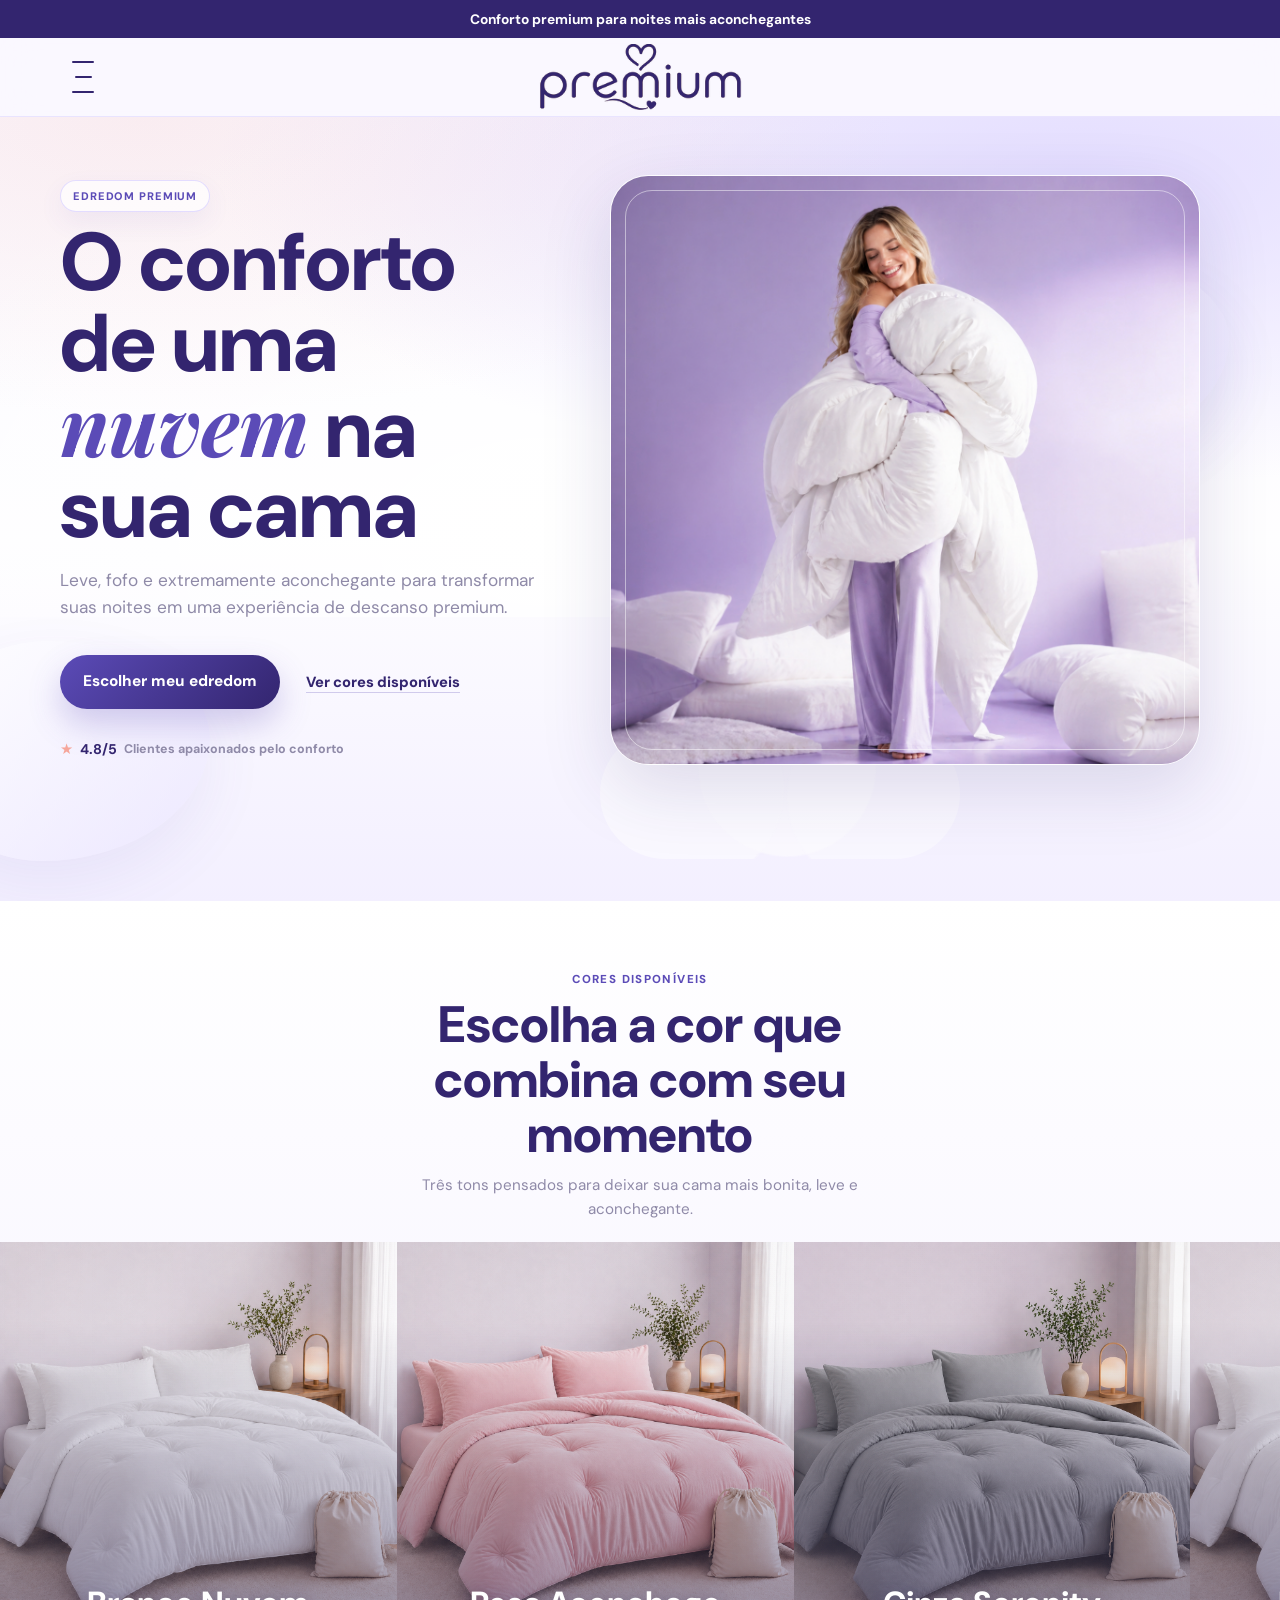
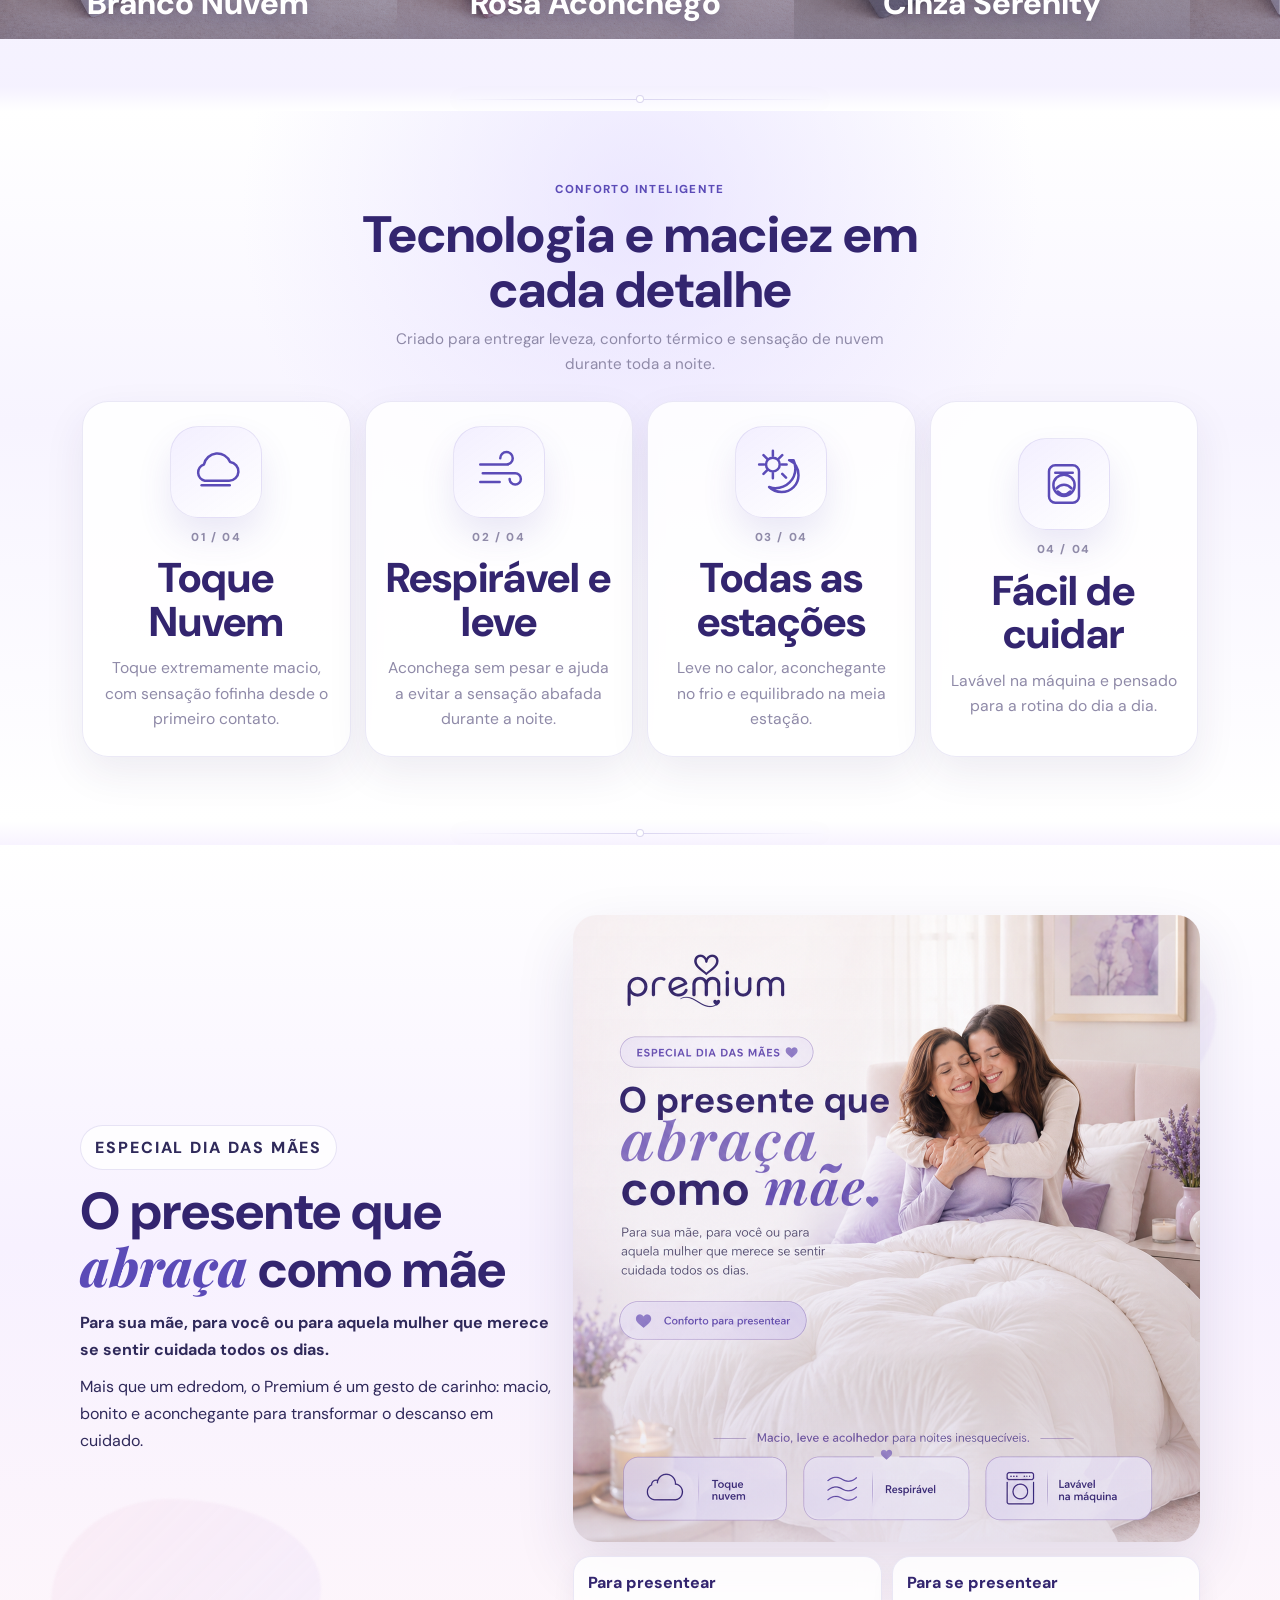
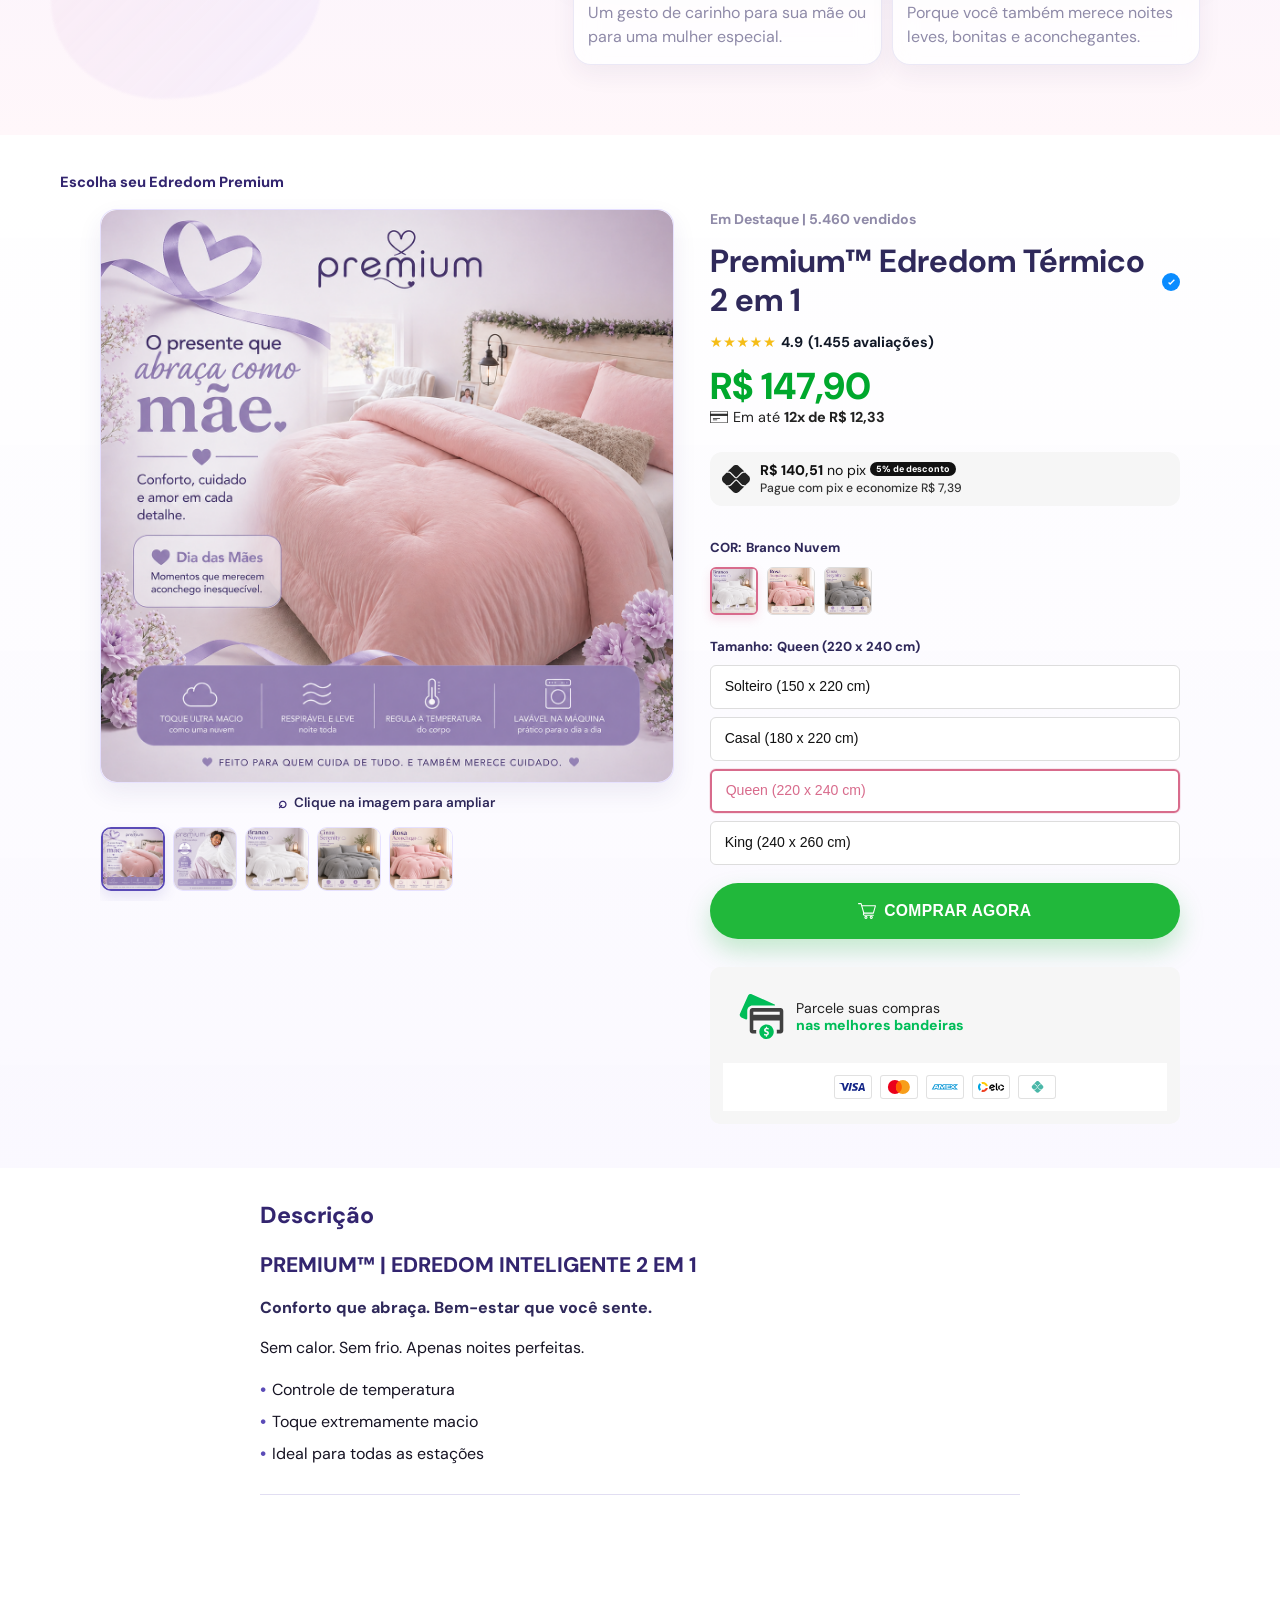
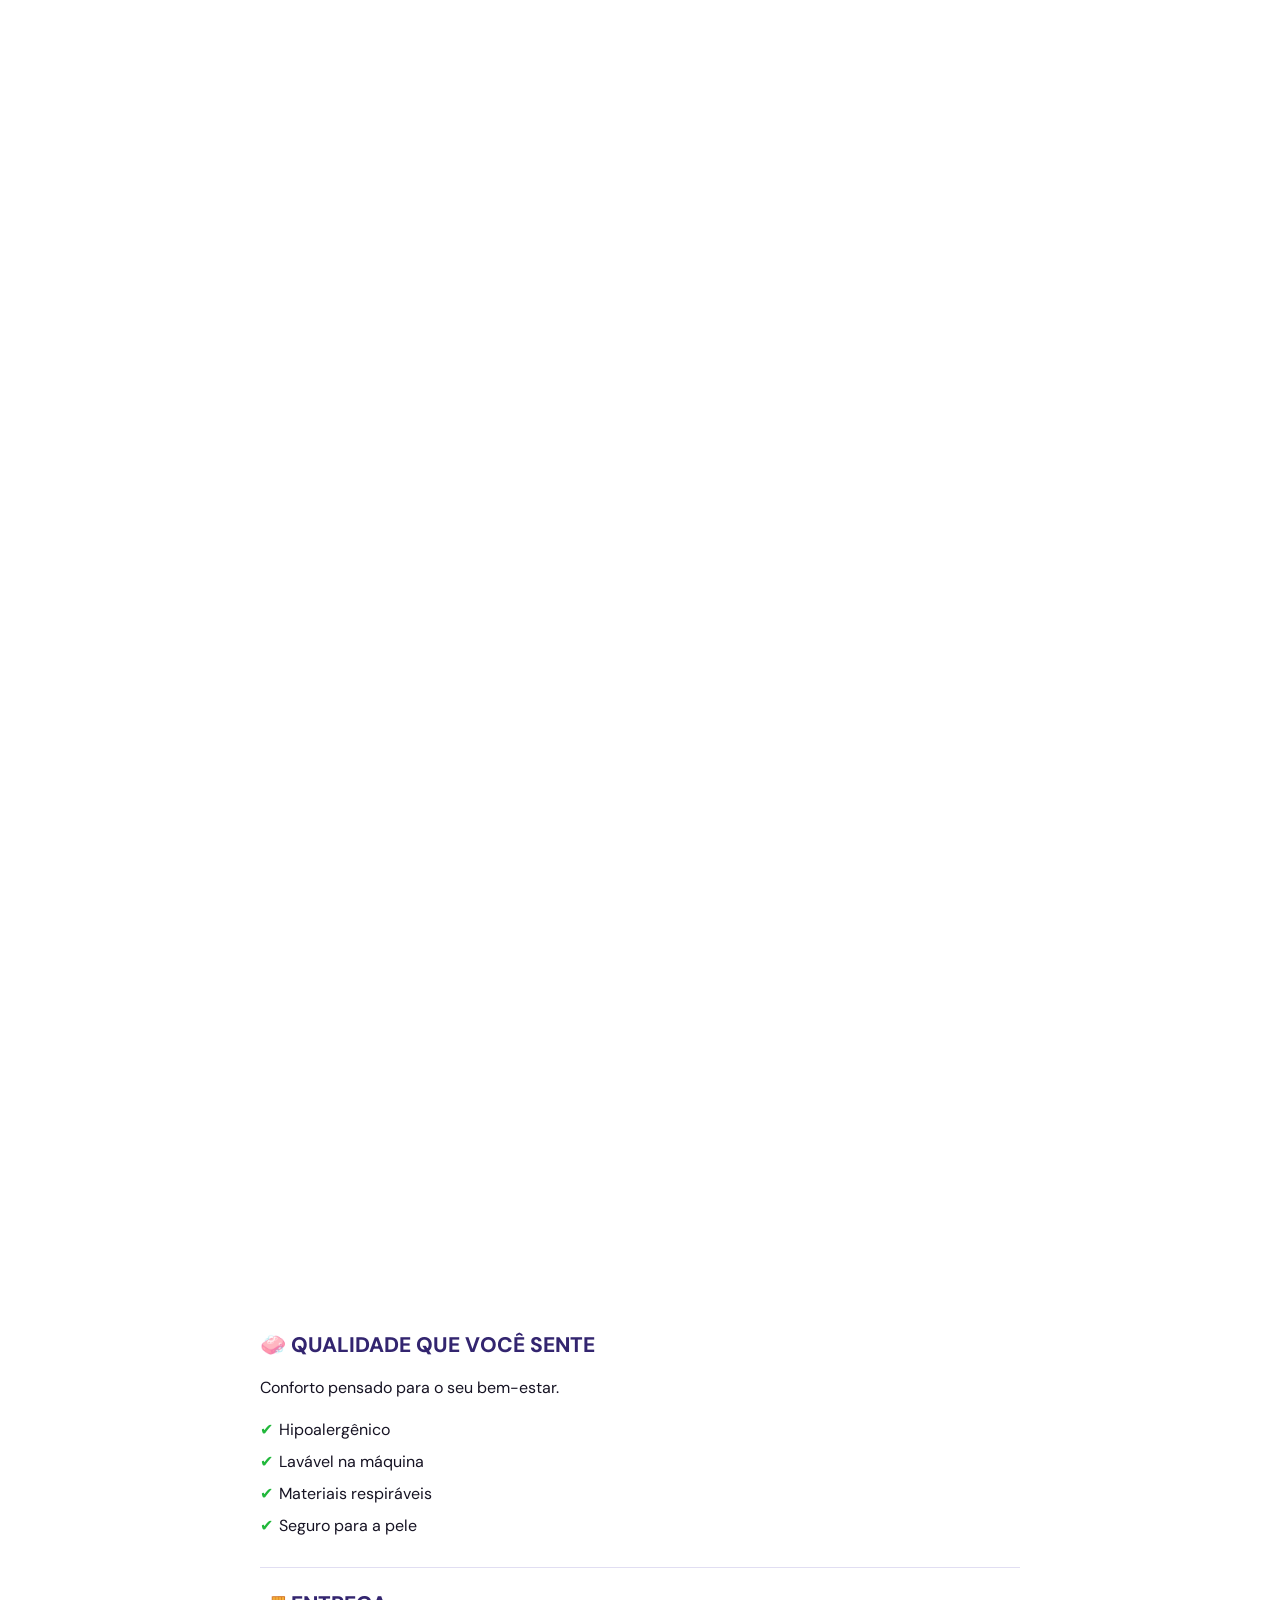
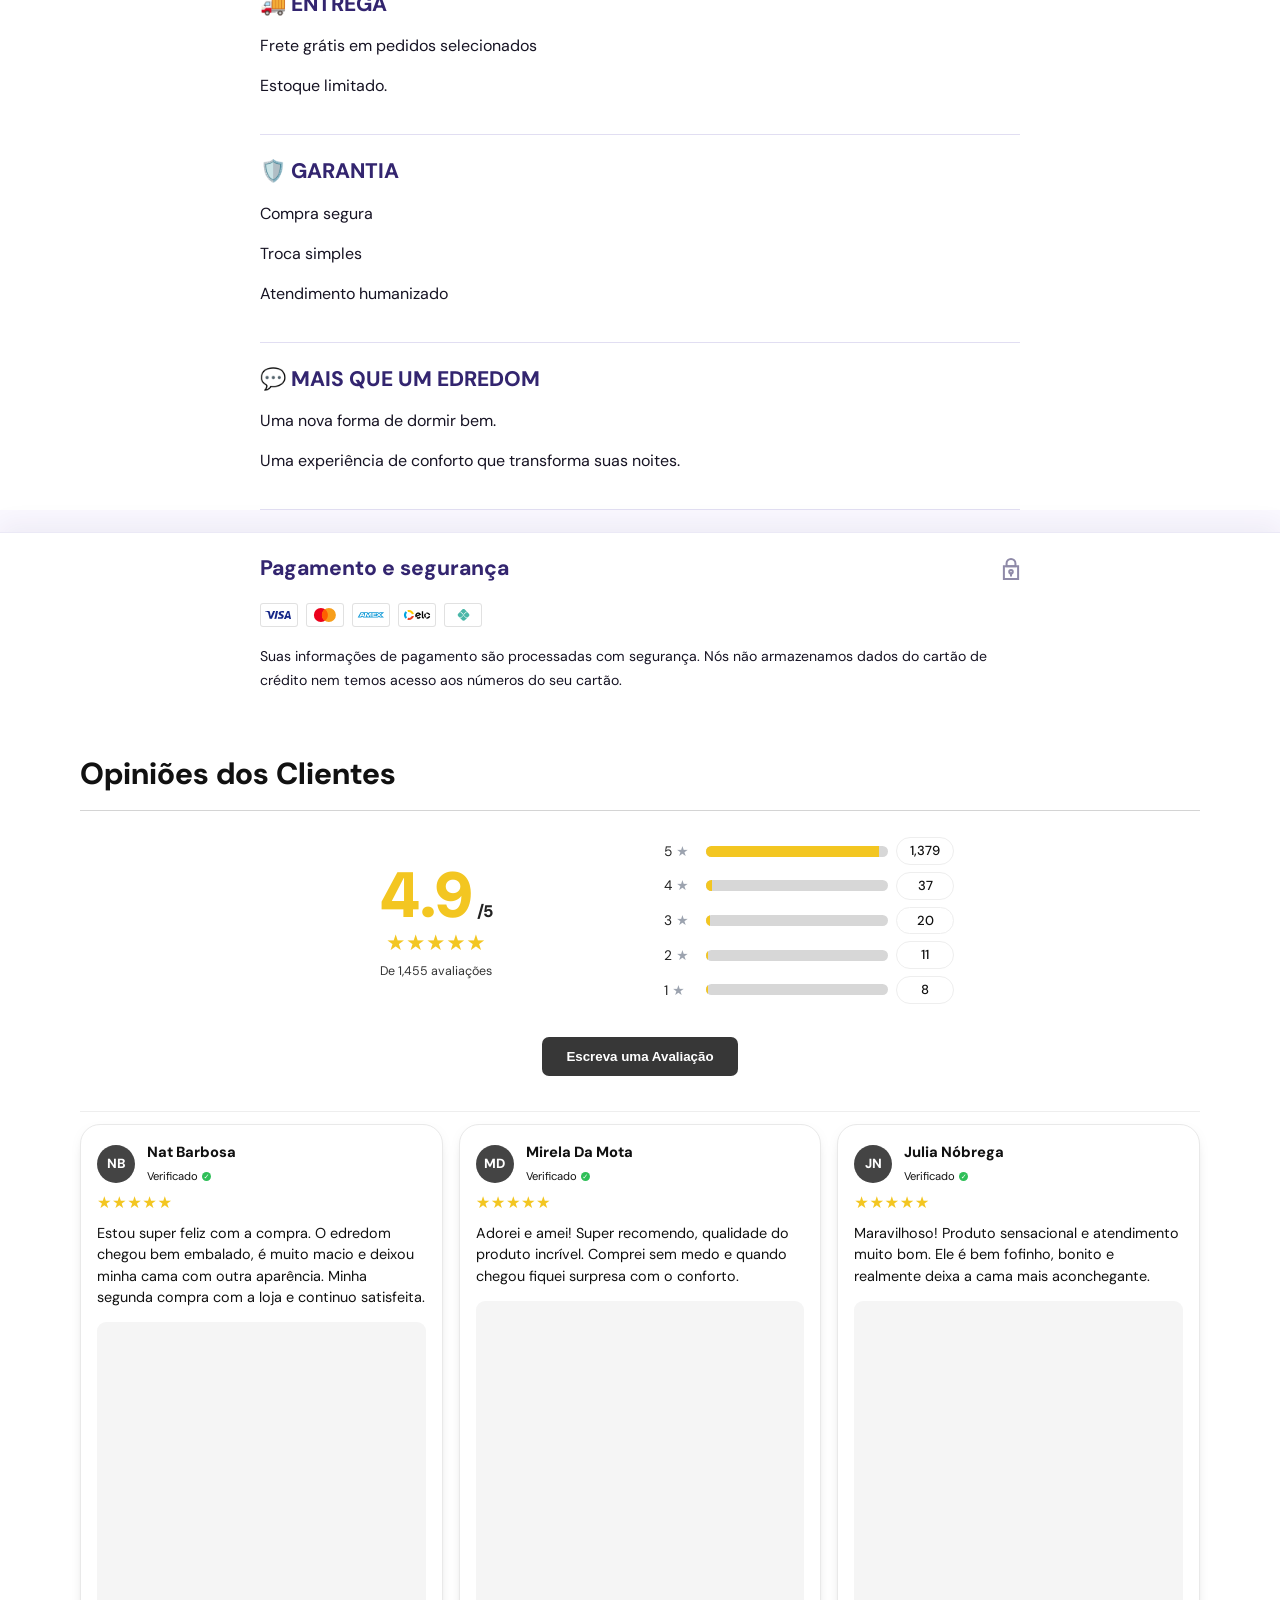
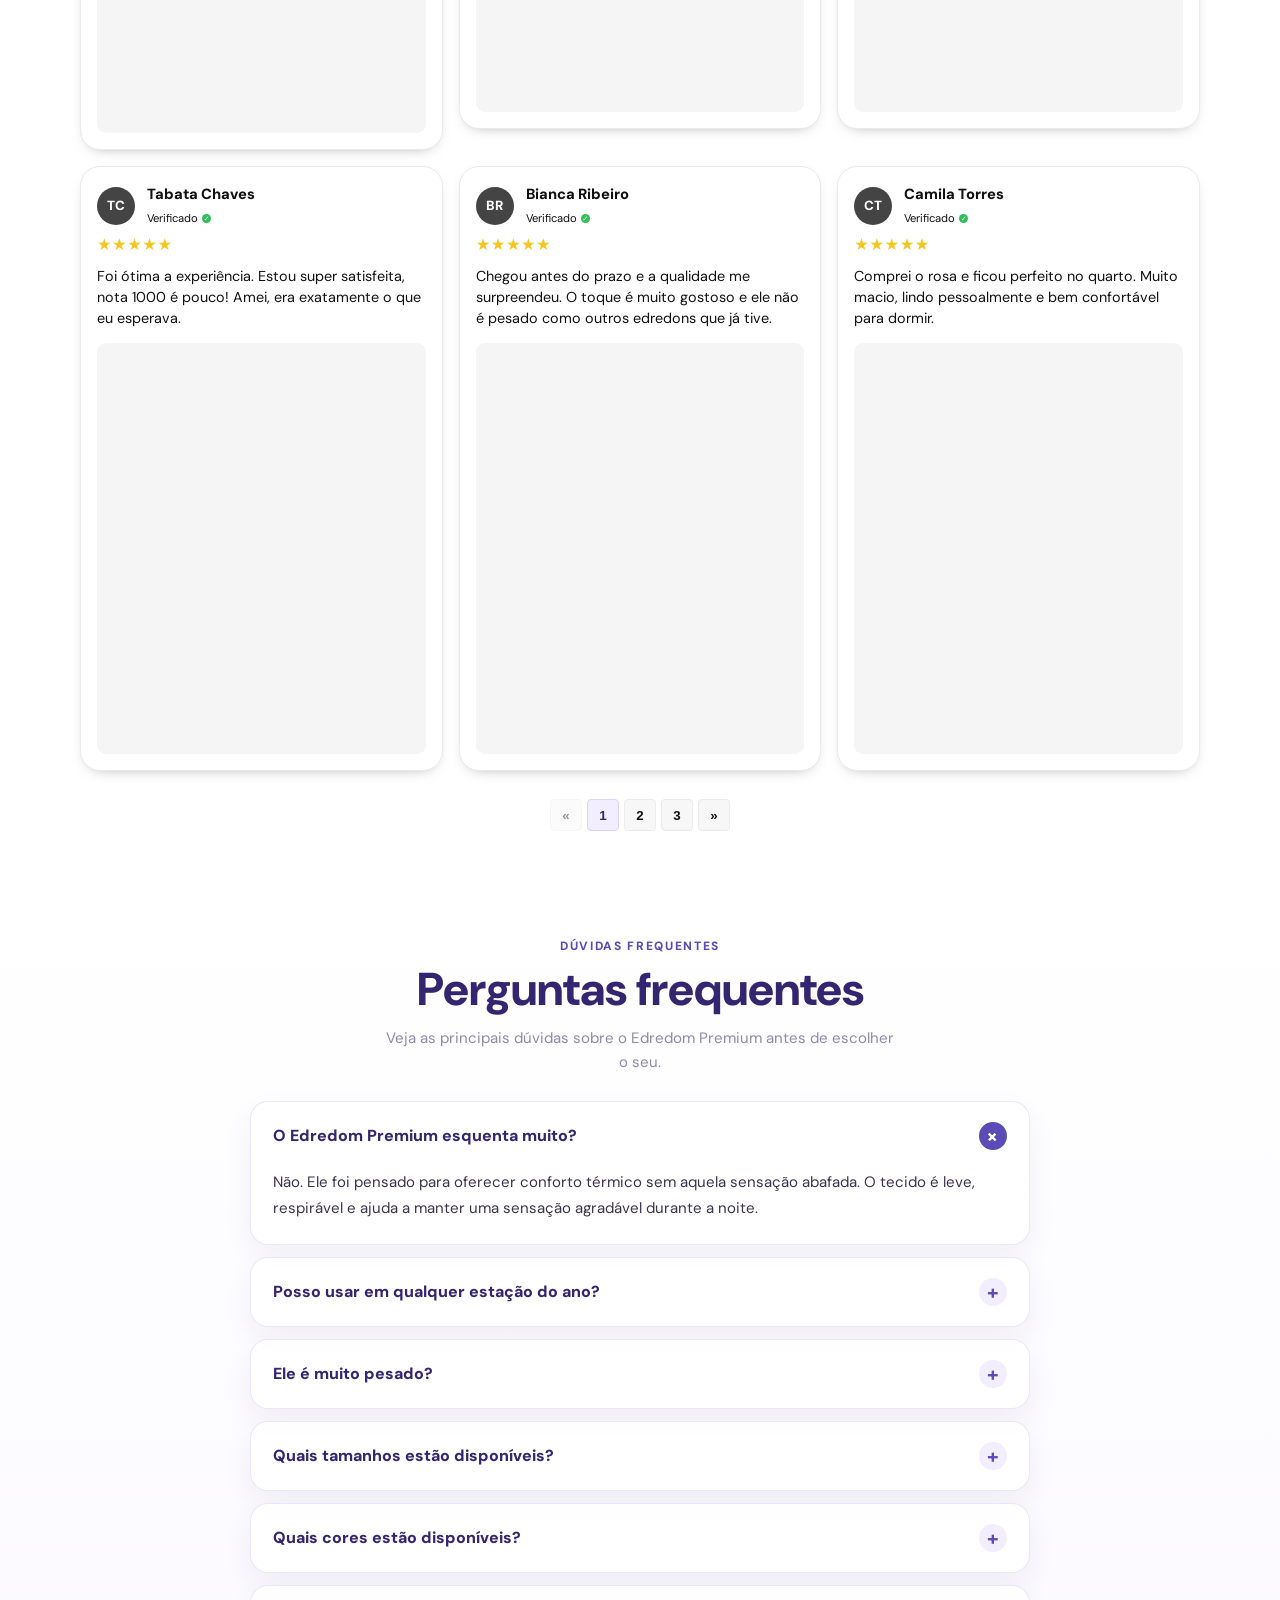
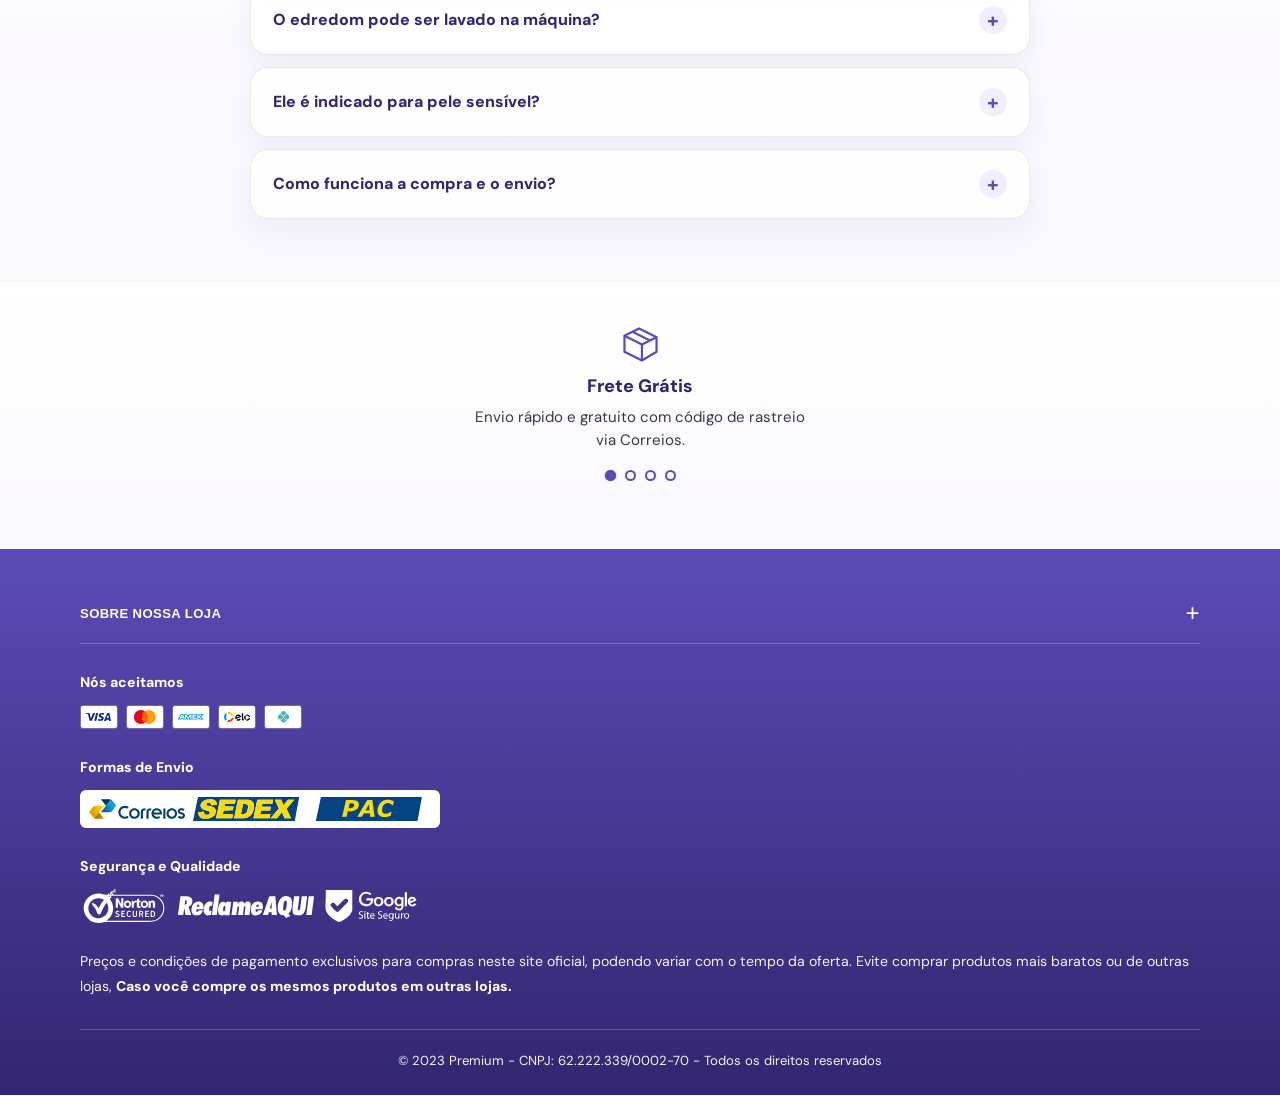
==== index.html @ abb5666b "feat: adiciona checkout pix interno" ====
<!DOCTYPE html>
<html lang="pt-BR">
  
<!-- Mirrored from lojaspremiium.com/ by HTTrack Website Copier/3.x [XR&CO'2014], Thu, 07 May 2026 04:07:19 GMT -->
<head>
    <meta charset="UTF-8" />
    <meta name="viewport" content="width=device-width, initial-scale=1.0" />
    <meta
      name="description"
      content="Edredom Premium: leve, fofo e extremamente aconchegante para noites com sensação de nuvem."
    />
    <title>Edredom Premium | Conforto que parece nuvem</title>
    <link rel="preconnect" href="https://fonts.googleapis.com/" />
    <link rel="preconnect" href="https://fonts.gstatic.com/" crossorigin />
    <link
      href="https://fonts.googleapis.com/css2?family=DM+Sans:wght@400;500;600;700;800&amp;family=Playfair+Display:ital,wght@0,700;1,700&amp;display=swap"
      rel="stylesheet"
    />
    <link rel="stylesheet" href="style.css" />
    
    <script
    src="../cdn.utmify.com.br/scripts/utms/latest.js"
    data-utmify-prevent-xcod-sck
    data-utmify-prevent-subids
    async
    defer
  ></script>
    
    <script>
  window.pixelId = "68cc51dc319fd9a8db03fc14";
  var a = document.createElement("script");
  a.setAttribute("async", "");
  a.setAttribute("defer", "");
  a.setAttribute("src", "../cdn.utmify.com.br/scripts/pixel/pixel.js");
  document.head.appendChild(a);
</script>
    <script src="script.js" defer></script>
  </head>
  <body>
    <div class="topbar">
      <p>Conforto premium para noites mais aconchegantes</p>
    </div>

    <header class="site-header" aria-label="Cabeçalho principal">
      <nav class="header-nav container" aria-label="Navegação principal">
        <button
          class="icon-button menu-button"
          type="button"
          aria-label="Abrir menu"
          aria-controls="mobile-menu"
          aria-expanded="false"
          data-menu-open
        >
          <span></span>
          <span></span>
          <span></span>
        </button>

        <a class="brand" href="#" aria-label="Edredom Premium">
          <img src="img/logo.png" alt="Edredom Premium" class="brand-logo" />
        </a>

        <span class="header-balance" aria-hidden="true"></span>
      </nav>
    </header>

    <div class="menu-backdrop" data-menu-close></div>
    <aside class="mobile-menu" id="mobile-menu" aria-label="Menu lateral" aria-hidden="true">
      <div class="mobile-menu-header">
        <img src="img/logo.png" alt="Edredom Premium" class="mobile-menu-logo" />
        <button class="menu-close" type="button" aria-label="Fechar menu" data-menu-close>
          <span></span>
          <span></span>
        </button>
      </div>

      <nav class="mobile-menu-nav" aria-label="Links do menu">
        <a href="#inicio" data-scroll>Início</a>
        <a href="#cores" data-scroll>Cores</a>
        <a href="#beneficios" data-scroll>Benefícios</a>
        <a href="#avaliacoes" data-scroll>Avaliações</a>
        <a href="#faq" data-scroll>FAQ</a>
        <a href="#comprar" class="mobile-menu-cta" data-scroll>Comprar agora</a>
      </nav>
    </aside>

    <main>
      <section class="hero section-shell" id="inicio" aria-labelledby="hero-title">
        <div class="hero-bg" aria-hidden="true">
          <span class="hero-bg-shape hero-bg-shape-1"></span>
          <span class="hero-bg-shape hero-bg-shape-2"></span>
          <span class="hero-bg-cloud"></span>
        </div>

        <div class="hero-inner container">
          <div class="hero-content">
            <p class="hero-kicker" data-animate>EDREDOM PREMIUM</p>

            <h1 id="hero-title" class="hero-title" data-animate>
              O conforto de uma <em>nuvem</em> na sua cama
            </h1>

            <p class="hero-copy" data-animate>
              Leve, fofo e extremamente aconchegante para transformar suas
              noites em uma experiência de descanso premium.
            </p>
          </div>

          <div class="hero-media" data-animate>
            <div class="hero-media-glow" aria-hidden="true"></div>
            <div class="hero-product-card">
              <img
                src="img/hero.png"
                alt="Edredom Premium macio e volumoso"
                class="hero-product-image"
              />
            </div>
          </div>

          <div class="hero-actions" data-animate>
            <a class="btn btn-primary" href="#comprar" data-scroll>
              Escolher meu edredom
            </a>
            <a class="btn btn-secondary" href="#cores" data-scroll>
              Ver cores disponíveis
            </a>
          </div>

          <div class="hero-rating" data-animate>
            <span aria-hidden="true">★</span>
            <strong>4.8/5</strong>
            <p>Clientes apaixonados pelo conforto</p>
          </div>
        </div>
      </section>

      <section id="cores" class="color-ribbon-section">
        <div class="ribbon-heading" data-animate>
          <p class="section-kicker">CORES DISPONÍVEIS</p>
          <h2>Escolha a cor que combina com seu momento</h2>
          <p>Três tons pensados para deixar sua cama mais bonita, leve e aconchegante.</p>
        </div>

        <div class="color-ribbon" aria-label="Cores disponíveis">
          <div class="color-ribbon__track" data-color-ribbon>
            <figure class="color-ribbon__item">
              <img src="img/corbranca.png" alt="Edredom Premium Branco Nuvem" />
              <figcaption>Branco Nuvem</figcaption>
            </figure>
            <figure class="color-ribbon__item">
              <img src="img/corrosa.png" alt="Edredom Premium Rosa Aconchego" />
              <figcaption>Rosa Aconchego</figcaption>
            </figure>
            <figure class="color-ribbon__item">
              <img src="img/corcinza.png" alt="Edredom Premium Cinza Serenity" />
              <figcaption>Cinza Serenity</figcaption>
            </figure>
            <figure class="color-ribbon__item" aria-hidden="true">
              <img src="img/corbranca.png" alt="" />
              <figcaption>Branco Nuvem</figcaption>
            </figure>
            <figure class="color-ribbon__item" aria-hidden="true">
              <img src="img/corrosa.png" alt="" />
              <figcaption>Rosa Aconchego</figcaption>
            </figure>
            <figure class="color-ribbon__item" aria-hidden="true">
              <img src="img/corcinza.png" alt="" />
              <figcaption>Cinza Serenity</figcaption>
            </figure>
          </div>
        </div>
      </section>

      <div class="section-divider" aria-hidden="true"></div>

      <section id="beneficios" class="benefits-story-section" data-benefits-story>
        <div class="benefits-story__sticky">
          <div class="benefits-story__heading" data-animate>
            <p class="section-kicker">CONFORTO INTELIGENTE</p>
            <h2>Tecnologia e maciez em cada detalhe</h2>
            <p>Criado para entregar leveza, conforto térmico e sensação de nuvem durante toda a noite.</p>
          </div>

          <div class="benefits-story__panel" data-animate data-benefits-carousel>
            <div class="benefit-stage is-active" data-benefit-step>
              <div class="benefit-stage__icon" aria-hidden="true">
                <svg viewBox="0 0 96 96">
                  <path d="M30 62h39a15 15 0 0 0 1.6-29.9A22 22 0 0 0 28.7 36 13.5 13.5 0 0 0 30 62Z" />
                  <path d="M25 69h45" />
                </svg>
              </div>
              <span>01 / 04</span>
              <h3>Toque Nuvem</h3>
              <p>Toque extremamente macio, com sensação fofinha desde o primeiro contato.</p>
            </div>

            <div class="benefit-stage" data-benefit-step>
              <div class="benefit-stage__icon" aria-hidden="true">
                <svg viewBox="0 0 96 96">
                  <path d="M18 36h42a10 10 0 1 0-10-10" />
                  <path d="M22 50h52a9 9 0 1 1-9 9" />
                  <path d="M18 64h31" />
                </svg>
              </div>
              <span>02 / 04</span>
              <h3>Respirável e leve</h3>
              <p>Aconchega sem pesar e ajuda a evitar a sensação abafada durante a noite.</p>
            </div>

            <div class="benefit-stage" data-benefit-step>
              <div class="benefit-stage__icon" aria-hidden="true">
                <svg viewBox="0 0 96 96">
                  <circle cx="35" cy="36" r="11" />
                  <path d="M35 14v8M35 50v8M13 36h8M49 36h8M20 21l6 6M50 51l6 6M50 21l-6 6M20 51l6-6" />
                  <path d="M61 29c9 4 15 13 15 24 0 15-12 27-27 27-8 0-15-3-20-8 3 1 6 2 10 2 18 0 32-14 32-32 0-5-1-9-3-13Z" />
                </svg>
              </div>
              <span>03 / 04</span>
              <h3>Todas as estações</h3>
              <p>Leve no calor, aconchegante no frio e equilibrado na meia estação.</p>
            </div>

            <div class="benefit-stage" data-benefit-step>
              <div class="benefit-stage__icon" aria-hidden="true">
                <svg viewBox="0 0 96 96">
                  <rect x="24" y="18" width="48" height="60" rx="10" />
                  <path d="M34 30h28M36 55c7-8 17-8 24 0M38 60c6 6 14 6 20 0" />
                  <circle cx="48" cy="50" r="17" />
                </svg>
              </div>
              <span>04 / 04</span>
              <h3>Fácil de cuidar</h3>
              <p>Lavável na máquina e pensado para a rotina do dia a dia.</p>
            </div>

           
          </div>
        </div>
      </section>

      <div class="section-divider section-divider--soft" aria-hidden="true"></div>

      <section id="dia-das-maes" class="mothers-day-section">
        <span class="mothers-day-blob mothers-day-blob-1" aria-hidden="true"></span>
        <span class="mothers-day-blob mothers-day-blob-2" aria-hidden="true"></span>

        <div class="mothers-day-section__inner">
          <div class="mothers-day-copy">
            <p class="mothers-day-badge" data-animate>ESPECIAL DIA DAS MÃES</p>

            <h2 data-animate>O presente que <em>abraça</em> como mãe</h2>

            <p class="mothers-day-subtitle" data-animate>
              Para sua mãe, para você ou para aquela mulher que merece se sentir cuidada todos os dias.
            </p>

            <p class="mothers-day-text" data-animate>
              Mais que um edredom, o Premium é um gesto de carinho: macio, bonito
              e aconchegante para transformar o descanso em cuidado.
            </p>

           
          </div>

          <div class="mothers-day-visual" data-animate>
            <div class="mothers-day-media">
              <img
                src="img/mae.png"
                alt="Edredom Premium como presente especial de Dia das Mães"
              />
            </div>

            <div class="mothers-day-cards">
              <article class="mothers-day-card">
                <h3>Para presentear</h3>
                <p>Um gesto de carinho para sua mãe ou para uma mulher especial.</p>
              </article>

              <article class="mothers-day-card">
                <h3>Para se presentear</h3>
                <p>Porque você também merece noites leves, bonitas e aconchegantes.</p>
              </article>
            </div>
          </div>
        </div>
      </section>

      <section id="comprar" class="product-section">
        <div class="container">
          <p class="product-section-label" data-animate>Escolha seu Edredom Premium</p>

          <div class="product-layout" data-animate>
            <div class="product-gallery" aria-label="Galeria do Edredom Premium">
              <button class="gallery-main" type="button" data-lightbox-open>
                <img
                  src="img/prod1.png"
                  alt="Edredom Premium em destaque"
                  class="gallery-main-image"
                  data-main-image
                />
              </button>

              <p class="gallery-hint">
                <span aria-hidden="true">⌕</span>
                Clique na imagem para ampliar
              </p>

              <div class="gallery-thumbs" aria-label="Miniaturas do produto">
                <button class="gallery-thumb is-selected" type="button" data-gallery-thumb data-image="img/prod1.png" aria-label="Ver imagem 1">
                  <img src="img/prod1.png" alt="Imagem principal do Edredom Premium" />
                </button>
                <button class="gallery-thumb" type="button" data-gallery-thumb data-image="img/prod2.png" aria-label="Ver imagem 2">
                  <img src="img/prod2.png" alt="Detalhe do Edredom Premium" />
                </button>
                <button class="gallery-thumb" type="button" data-gallery-thumb data-image="img/branco-nuvem.png" aria-label="Ver Branco Nuvem">
                  <img src="img/branco-nuvem.png" alt="Edredom Premium Branco Nuvem" />
                </button>
                <button class="gallery-thumb" type="button" data-gallery-thumb data-image="img/cinza-serenity.png" aria-label="Ver Cinza Serenity">
                  <img src="img/cinza-serenity.png" alt="Edredom Premium Cinza Serenity" />
                </button>
                <button class="gallery-thumb" type="button" data-gallery-thumb data-image="img/rosa-aconchego.png" aria-label="Ver Rosa Aconchego">
                  <img src="img/rosa-aconchego.png" alt="Edredom Premium Rosa Aconchego" />
                </button>
              </div>
            </div>

            <div class="product-info">
              <p class="product-meta">Em Destaque | 5.460 vendidos</p>

              <div class="product-title-row">
                <h2>Premium™ Edredom Térmico 2 em 1</h2>
                <span class="verified-badge" aria-label="Produto verificado">
                  <svg viewBox="0 0 20 20" aria-hidden="true">
                    <path d="M7.9 13.7 4.8 10.6l1.4-1.4 1.7 1.7 5.8-5.8 1.4 1.4-7.2 7.2Z" />
                  </svg>
                </span>
              </div>

              <div class="product-rating" aria-label="Avaliação 4.9 de 5">
                <span aria-hidden="true">★★★★★</span>
                <strong>4.9</strong>
                <p>(1.455 avaliações)</p>
              </div>

              <div class="price-block">
                <p class="product-price" data-price>R$ 147,90</p>
                <div class="installment-line">
                  <span class="installment-icon" aria-hidden="true">
                    <svg viewBox="0 0 512 512">
                      <path d="M481.28 81.92H30.72C13.783 81.92 0 95.703 0 112.64v286.72c0 16.937 13.783 30.72 30.72 30.72h450.56c16.937 0 30.72-13.783 30.72-30.72V112.64c0-16.937-13.783-30.72-30.72-30.72zm10.24 317.44c0 5.632-4.608 10.24-10.24 10.24H30.72c-5.652 0-10.24-4.608-10.24-10.24V112.64c0-5.653 4.588-10.24 10.24-10.24h450.56c5.632 0 10.24 4.587 10.24 10.24v286.72z" />
                      <path d="M10.24 174.08h491.52v40.96H10.24z" />
                      <path d="M501.76 163.84H10.24C4.588 163.84 0 168.427 0 174.08v40.96c0 5.653 4.588 10.24 10.24 10.24h491.52c5.652 0 10.24-4.587 10.24-10.24v-40.96c0-5.653-4.588-10.24-10.24-10.24zm-10.24 40.96H20.48v-20.48h471.04v20.48zM276.48 286.72H92.16c-5.652 0-10.24 4.588-10.24 10.24s4.588 10.24 10.24 10.24h184.32c5.652 0 10.24-4.588 10.24-10.24 0-5.653-4.588-10.24-10.24-10.24zM194.56 327.68H92.16c-5.652 0-10.24 4.588-10.24 10.24s4.588 10.24 10.24 10.24h102.4c5.652 0 10.24-4.588 10.24-10.24s-4.588-10.24-10.24-10.24z" />
                    </svg>
                  </span>
                  <span>Em até <strong data-installments>12x de R$ 12,33</strong></span>
                </div>
              </div>

              <div class="pix-box">
                <span class="pix-icon" aria-hidden="true">
                  <svg viewBox="0 0 901 900">
                    <g transform="translate(0 900) scale(.1 -.1)">
                      <path d="m4265 8986c-216-42-357-99-536-217-83-54-204-172-1001-968-500-498-908-909-908-913 0-5 92-8 204-8 288 0 449-33 646-132 186-94 194-101 985-889 413-411 766-755 785-765 49-26 181-26 230 0 19 10 368 350 775 755 642 640 752 746 834 800 241 159 431 218 735 228l178 6-888 889c-489 489-920 913-959 943-157 121-324 202-519 252-88 22-127 26-296 29-136 2-216-1-265-10z" />
                      <path d="m861 5935c-485-487-577-584-630-664-102-154-154-272-199-450-25-99-27-121-27-321 0-191 3-225 24-310 49-199 134-377 256-535 30-38 299-315 598-614l544-543 359 1c403 2 467 8 607 55 204 69 179 48 1022 887 759 756 760 756 845 798 197 96 409 94 603-5 66-35 130-95 812-774 446-444 766-756 807-784 79-56 187-107 289-137 68-20 102-23 419-29 190-3 352-9 360-13 11-5 167 145 586 565 488 490 580 587 633 667 34 52 73 116 87 142 195 385 195 873 0 1258-14 26-53 90-87 142-53 80-145 177-633 667-419 420-575 570-586 565-8-4-170-10-360-13-317-6-351-9-419-29-102-30-210-81-289-137-40-28-364-343-812-789-802-798-778-776-930-823-175-53-368-27-525 70-29 18-367 347-805 782-837 833-813 812-1017 882-136 46-219 54-616 56l-348 3-568-570z" />
                      <path d="m4465 3913c-47-14-101-65-805-767-796-793-804-800-990-894-196-99-359-132-647-132-112 0-203-3-203-8 0-4 408-415 908-913 797-796 918-914 1001-968 154-102 272-154 450-199 99-25 121-27 321-27 191 0 225 3 310 24 199 49 377 134 535 256 39 30 470 454 959 943l888 889-178 6c-304 10-494 69-735 228-82 54-193 161-839 805-722 719-747 743-799 758-67 19-110 19-176-1z" />
                    </g>
                  </svg>
                </span>
                <div class="pix-content">
                  <div class="pix-main">
                    <strong class="pix-price" data-pix-price>R$ 140,51</strong>
                    <span>no pix</span>
                    <span class="pix-badge">5% de desconto</span>
                  </div>
                  <p class="pix-saving" data-pix-saving>Pague com pix e economize R$ 7,39</p>
                </div>
              </div>

              <div class="option-group">
                <div class="option-label">
                  <span>COR:</span>
                  <strong data-selected-color>Branco Nuvem</strong>
                </div>

                <div class="color-options" aria-label="Selecione a cor">
                  <button class="color-swatch is-selected" type="button" data-color-option data-color="branco" data-label="Branco Nuvem" data-image="img/branco-nuvem.png" aria-label="Branco Nuvem">
                    <img src="img/branco-nuvem.png" alt="" />
                    <span class="swatch-fallback swatch-white"></span>
                  </button>
                  <button class="color-swatch" type="button" data-color-option data-color="rosa" data-label="Rosa Aconchego" data-image="img/rosa-aconchego.png" aria-label="Rosa Aconchego">
                    <img src="img/rosa-aconchego.png" alt="" />
                    <span class="swatch-fallback swatch-pink"></span>
                  </button>
                  <button class="color-swatch" type="button" data-color-option data-color="cinza" data-label="Cinza Serenity" data-image="img/cinza-serenity.png" aria-label="Cinza Serenity">
                    <img src="img/cinza-serenity.png" alt="" />
                    <span class="swatch-fallback swatch-gray"></span>
                  </button>
                </div>
              </div>

              <div class="option-group">
                <div class="option-label">
                  <span>Tamanho:</span>
                  <strong data-selected-size>Queen (220 x 240 cm)</strong>
                </div>

                <div class="size-options" aria-label="Selecione o tamanho">
                  <button class="size-option" type="button" data-size-option data-size="solteiro" data-label="Solteiro (150 x 220 cm)" data-price="99.90">
                    Solteiro (150 x 220 cm)
                  </button>
                  <button class="size-option" type="button" data-size-option data-size="casal" data-label="Casal (180 x 220 cm)" data-price="127.90">
                    Casal (180 x 220 cm)
                  </button>
                  <button class="size-option is-selected" type="button" data-size-option data-size="queen" data-label="Queen (220 x 240 cm)" data-price="147.90">
                    Queen (220 x 240 cm)
                  </button>
                  <button class="size-option" type="button" data-size-option data-size="king" data-label="King (240 x 260 cm)" data-price="167.90">
                    King (240 x 260 cm)
                  </button>
                </div>
              </div>

              <button class="checkout-button" type="button" data-checkout-button>
                <span class="buy-icon" aria-hidden="true">
                  <svg viewBox="0 0 682.667 682.667">
                    <g transform="matrix(1.33333 0 0 -1.33333 0 682.667)">
                      <path d="M106 406h391l-60-210H166" fill="none" stroke="currentColor" stroke-width="30" stroke-linecap="round" stroke-linejoin="round" />
                      <path d="M256 76c0-16.568-13.432-30-30-30s-30 13.432-30 30 13.432 30 30 30 30-13.432 30-30Z" fill="none" stroke="currentColor" stroke-width="30" stroke-linecap="round" stroke-linejoin="round" />
                      <path d="M407 76c0-16.568-13.432-30-30-30s-30 13.432-30 30 13.432 30 30 30 30-13.432 30-30Z" fill="none" stroke="currentColor" stroke-width="30" stroke-linecap="round" stroke-linejoin="round" />
                      <path d="M437 136H184.541c-22.301 0-36.806 23.469-26.833 43.417L166 196" fill="none" stroke="currentColor" stroke-width="30" stroke-linecap="round" stroke-linejoin="round" />
                      <path d="M15 466h73.861C114.402 376.591 166 196 166 196" fill="none" stroke="currentColor" stroke-width="30" stroke-linecap="round" stroke-linejoin="round" />
                    </g>
                  </svg>
                </span>
                <span>COMPRAR AGORA</span>
              </button>

              <form class="inline-checkout" data-inline-checkout aria-hidden="true">
                <div class="checkout-steps" aria-label="Etapas do checkout">
                  <span class="is-active">1</span>
                  <span>2</span>
                  <span>3</span>
                </div>

                <div class="checkout-summary">
                  <img src="img/branco-nuvem.png" alt="Premium Edredom Termico 2 em 1" data-checkout-image />
                  <div>
                    <strong data-checkout-product>Premium Edredom Termico 2 em 1 - Branco Nuvem - Queen</strong>
                    <span data-checkout-total>R$ 140,51 no Pix</span>
                  </div>
                </div>

                <div class="checkout-block">
                  <h3>Identificacao</h3>
                  <label>
                    Nome completo
                    <input type="text" name="name" autocomplete="name" required />
                  </label>
                  <label>
                    E-mail
                    <input type="email" name="email" autocomplete="email" required />
                  </label>
                  <div class="checkout-grid">
                    <label>
                      CPF
                      <input type="text" name="document" inputmode="numeric" autocomplete="off" maxlength="14" required data-mask-cpf />
                    </label>
                    <label>
                      Telefone
                      <input type="tel" name="phone" inputmode="tel" autocomplete="tel" maxlength="15" required data-mask-phone />
                    </label>
                  </div>
                </div>

                <div class="checkout-block">
                  <h3>Entrega</h3>
                  <div class="checkout-grid">
                    <label>
                      CEP
                      <input type="text" name="zipcode" inputmode="numeric" autocomplete="postal-code" maxlength="9" required data-mask-cep />
                    </label>
                    <label>
                      Numero
                      <input type="text" name="number" autocomplete="address-line2" required />
                    </label>
                  </div>
                  <label>
                    Endereco
                    <input type="text" name="address" autocomplete="street-address" required />
                  </label>
                  <div class="checkout-grid">
                    <label>
                      Bairro
                      <input type="text" name="neighborhood" required />
                    </label>
                    <label>
                      Complemento
                      <input type="text" name="complement" autocomplete="address-line3" />
                    </label>
                  </div>
                  <div class="checkout-grid">
                    <label>
                      Cidade
                      <input type="text" name="city" autocomplete="address-level2" required />
                    </label>
                    <label>
                      UF
                      <input type="text" name="state" autocomplete="address-level1" maxlength="2" required />
                    </label>
                  </div>
                </div>

                <div class="checkout-block checkout-payment">
                  <h3>Pagamento</h3>
                  <label class="payment-method is-selected">
                    <input type="radio" name="payment" value="pix" checked />
                    <span>
                      <strong>Pix</strong>
                      <small>Pagamento instantaneo com 5% OFF</small>
                    </span>
                  </label>
                </div>

                <button class="checkout-finish" type="submit" data-checkout-finish>
                  Finalizar Compra
                </button>

                <div class="pix-result" data-pix-result aria-live="polite"></div>

                <a class="checkout-fallback" href="#" target="_blank" rel="noopener" data-checkout-fallback>
                  Abrir checkout externo
                </a>
              </form>

              <div class="payment-card">
                <div class="payment-card__header">
                  <span class="payment-card__icon" aria-hidden="true">
                    <svg viewBox="0 0 488.636 488.636">
                      <path fill="#00bd58" d="M384.936 125.936c7.1 0 9.1-9.6 2.7-12.5L137.736 2.636c-15.2-6.8-33.1 0-39.9 15.3l-87.5 196.2c-6.8 15.2 0 33.1 15.3 39.9l50.4 21.8c6.3 2.8 13.5-1.8 13.5-8.7v-83.3c0-31.9 25.9-57.8 57.8-57.8h237.6v-.1z" />
                      <path fill="#404040" d="M450.336 153.136h-303.1c-16.9 0-30.6 13.7-30.6 30.6v214.1c0 16.9 13.7 30.6 30.6 30.6h40.7c-1-6-1.5-12.1-1.5-18.3 0-7 .7-13.8 1.9-20.5h-32.8v-102.5h286.6v102.4h-32.9c1.2 6.7 1.9 13.5 1.9 20.5 0 6.2-.5 12.3-1.5 18.3h40.7c16.9 0 30.6-13.7 30.6-30.6v-214c0-16.9-13.7-30.6-30.6-30.6zm-8.2 70.9h-286.6v-32.1h286.6v32.1z" />
                      <path fill="#00bd58" d="M298.836 331.436c-43.4 0-78.6 35.2-78.6 78.6s35.2 78.6 78.6 78.6 78.6-35.2 78.6-78.6-35.2-78.6-78.6-78.6zm22.6 109.6c-3.4 4.2-7.9 7-13.1 8.4-2.3.6-3.3 1.8-3.2 4.2.1 2.3 0 4.6 0 7 0 2.1-1.1 3.2-3.1 3.2-2.5.1-5 .1-7.5 0-2.2 0-3.2-1.3-3.2-3.4v-5.1c0-3.7-.2-3.9-3.8-4.5-4.6-.7-9.1-1.8-13.3-3.8-3.3-1.6-3.7-2.4-2.7-5.9.7-2.6 1.4-5.2 2.2-7.7.9-3 1.7-3.3 4.5-1.9 4.7 2.4 9.6 3.8 14.8 4.4 3.3.4 6.6.1 9.7-1.3 5.8-2.5 6.7-9.2 1.8-13.2-1.7-1.4-3.5-2.4-5.5-3.2-5.1-2.2-10.4-3.9-15.1-6.8-7.8-4.6-12.7-11-12.1-20.5.6-10.7 6.7-17.3 16.5-20.9 4-1.5 4.1-1.4 4.1-5.6v-4.3c.1-3.2.6-3.7 3.8-3.8h2.9c6.8 0 6.8 0 6.8 6.8 0 4.8 0 4.8 4.8 5.5 3.6.6 7.1 1.6 10.5 3.1 1.9.8 2.6 2.1 2 4.1-.8 2.9-1.6 5.9-2.6 8.7-.9 2.7-1.8 3.1-4.4 1.9-5.3-2.6-10.8-3.6-16.6-3.3-1.5.1-3 .3-4.4.9-5 2.2-5.9 7.8-1.6 11.2 2.2 1.7 4.6 3 7.2 4.1 4.5 1.8 8.9 3.6 13.2 6 11.4 6.3 15.1 23.2 5.6 34.7z" />
                    </svg>
                  </span>
                  <div>
                    <p>Parcele suas compras</p>
                    <strong>nas melhores bandeiras</strong>
                  </div>
                </div>

                <div class="payment-flags" aria-label="Formas de pagamento">
                  <svg class="payment-list__item" xmlns="http://www.w3.org/2000/svg" xml:space="preserve" width="38" height="24" viewBox="0 0 25.89 16.35" aria-label="Visa" role="img">
                    <path d="M23.85 0H2.04C.89 0 0 .89 0 2.04v12.27c0 1.16.95 2.04 2.04 2.04h21.81c1.16 0 2.04-.88 2.04-2.04V2.04C25.89.89 24.94 0 23.85 0z" style="fill:#b3b3b3;fill-rule:nonzero;fill-opacity:0.4" />
                    <path d="M23.85.68c.75 0 1.36.61 1.36 1.36v12.27c0 .75-.61 1.36-1.36 1.36H2.04c-.75 0-1.36-.61-1.36-1.36V2.04c0-.75.61-1.36 1.36-1.36h21.81z" style="fill:#fff;fill-rule:nonzero" />
                    <path d="M19.22 6.88h-.21c-.27.68-.47 1.01-.67 2.02h1.28c-.2-1.01-.2-1.48-.4-2.02zm1.94 3.97h-1.14c-.07 0-.07 0-.13-.07l-.14-.6-.06-.14h-1.62c-.07 0-.13 0-.13.14l-.2.6c0 .07-.07.07-.07.07h-1.41l.13-.34 1.95-4.57c0-.33.2-.47.54-.47h1.01c.06 0 .13 0 .13.14l.94 4.37c.07.26.14.47.14.73.06.07.06.07.06.14zm-9-.2.27-1.21c.06 0 .13.06.13.06.47.21.94.34 1.41.27.14 0 .34-.06.47-.13.34-.14.34-.47.07-.74-.14-.13-.34-.2-.54-.34-.27-.13-.54-.27-.74-.47-.8-.67-.54-1.61-.07-2.08.95-.63 2.13-.77 3.23-.4h.07c-.07.4-.14.73-.27 1.14-.34-.14-.67-.27-1.01-.27-.2 0-.4 0-.6.07-.14 0-.21.06-.27.13-.14.14-.14.34 0 .47l.33.27c.27.14.54.27.74.4.34.21.68.54.74.95.14.6-.06 1.14-.6 1.54-.34.27-.47.4-.94.4-.28 0-2.36 0-2.42-.06zm-2.36.2c.07-.47.07-.47.14-.67.33-1.48.67-3.03.94-4.51.07-.13.07-.2.2-.2h1.21c-.13.81-.27 1.41-.47 2.15-.2 1.01-.4 2.02-.67 3.03 0 .13-.07.13-.2.13l-1.15.07zM3.55 5.61c0-.07.14-.14.2-.14h2.29c.33 0 .6.2.67.54l.61 2.96c0 .06 0 .06.06.13 0-.07.07-.07.07-.07l1.41-3.42c-.07-.07 0-.14.07-.14h1.41c0 .07 0 .07-.07.14l-2.08 4.9c-.07.14-.07.2-.13.27-.07.07-.21 0-.34 0H6.71c-.07 0-.13 0-.13-.13L5.5 6.48c-.13-.14-.34-.34-.6-.4-.41-.21-1.15-.34-1.28-.34l-.07-.13z" style="fill:#142688;fill-rule:nonzero" />
                  </svg>
                  <svg class="payment-list__item" xmlns="http://www.w3.org/2000/svg" xml:space="preserve" width="38" height="24" style="shape-rendering:geometricPrecision;text-rendering:geometricPrecision;image-rendering:optimizeQuality;fill-rule:evenodd;clip-rule:evenodd" viewBox="0 0 8.267 5.221"><path d="M7.616 0H0.651C0.284 0 0 0.284 0 0.651v3.918c0 0.37 0.303 0.651 0.651 0.651h6.965c0.37 0 0.651 -0.281 0.651 -0.651V0.651C8.267 0.284 7.964 0 7.616 0z" style="fill:#b3b3b3;fill-rule:nonzero;fill-opacity:0.4"></path><path d="M7.616 0.217c0.239 0 0.434 0.195 0.434 0.434v3.918c0 0.239 -0.195 0.434 -0.434 0.434H0.651c-0.239 0 -0.434 -0.195 -0.434 -0.434V0.651c0 -0.239 0.195 -0.434 0.434 -0.434h6.965z" style="fill:#fff;fill-rule:nonzero"></path><path cx="10.14" cy="8.18" r="4.77" style="fill:#eb001b;fill-rule:nonzero" d="M4.761 2.612A1.523 1.523 0 0 1 3.238 4.135A1.523 1.523 0 0 1 1.715 2.612A1.523 1.523 0 0 1 4.761 2.612z"></path><path cx="15.59" cy="8.18" r="4.77" style="fill:#f79e1b;fill-rule:nonzero" d="M6.502 2.612A1.523 1.523 0 0 1 4.978 4.135A1.523 1.523 0 0 1 3.455 2.612A1.523 1.523 0 0 1 6.502 2.612z"></path><path d="M4.761 2.612c0 -0.524 -0.262 -0.98 -0.651 -1.242 -0.393 0.284 -0.655 0.741 -0.655 1.242 0 0.498 0.262 0.977 0.655 1.239a1.49 1.49 0 0 0 0.651 -1.239z" style="fill:#ff5f00;fill-rule:nonzero"></path></svg>
                  <!-- Adicionar Mastercard aqui -->
                  <!-- Adicionar Amex aqui -->

                  <svg class="payment-list__item" xmlns="http://www.w3.org/2000/svg" xml:space="preserve" width="38" height="24" style="shape-rendering:geometricPrecision;text-rendering:geometricPrecision;image-rendering:optimizeQuality;fill-rule:evenodd;clip-rule:evenodd" viewBox="0 0 8.526 5.387"><path d="M7.852 0H0.674C0.291 0 0 0.291 0 0.674v4.039c0 0.38 0.313 0.674 0.674 0.674h7.178c0.383 0 0.674 -0.294 0.674 -0.674V0.674C8.526 0.291 8.213 0 7.852 0z" style="fill:#b3b3b3;fill-rule:nonzero;fill-opacity:0.4"></path><path d="M7.852 0.224c0.249 0 0.45 0.204 0.45 0.45v4.039c0 0.246 -0.201 0.447 -0.45 0.447H0.674c-0.246 0 -0.45 -0.201 -0.45 -0.447V0.674C0.224 0.428 0.428 0.224 0.674 0.224h7.178z" style="fill:#fff;fill-rule:nonzero"></path><path d="m2.286 2.373 0.169 0.354H2.101l0.185 -0.354zM5.429 2.928h-0.594v-0.192H5.429v-0.176h-0.594v-0.156H5.429v-0.15l0.441 0.399L5.429 3.053v-0.125zm0.616 -0.415 -0.294 -0.284h-1.169v0.875h1.13l0.323 -0.287 0.323 0.287h0.3l-0.46 -0.444 0.473 -0.431h-0.313l-0.313 0.284zm-1.686 -0.284h-0.409l-0.307 0.588 -0.329 -0.588H2.906v0.849L2.484 2.229h-0.383L1.651 3.104h0.275l0.093 -0.198h0.524l0.105 0.198h0.508V2.392L3.513 3.104h0.239l0.358 -0.699v0.699h0.249V2.229zM2.373 3.101H0.437h1.935zm-0.176 -0.013 -0.093 0.192H1.281l0.651 -1.226h1.549l0.156 0.271 0.147 -0.271h2.088l0.179 0.169 0.192 -0.169h0.971l-0.69 0.613 0.658 0.613h-0.939l-0.211 -0.179 -0.208 0.179H2.475l-0.102 -0.192h-0.179z" style="fill:#129ad7;fill-rule:nonzero"></path></svg>
                  <!-- Adicionar Elo aqui -->
                   <svg class="payment-list__item" xmlns="http://www.w3.org/2000/svg" xml:space="preserve" width="38" height="24" style="shape-rendering:geometricPrecision;text-rendering:geometricPrecision;image-rendering:optimizeQuality;fill-rule:evenodd;clip-rule:evenodd" viewBox="0 0 8.526 5.387"><path d="M7.852 0H0.674C0.291 0 0 0.291 0 0.674v4.039c0 0.38 0.313 0.674 0.674 0.674h7.178c0.383 0 0.674 -0.294 0.674 -0.674V0.674C8.526 0.291 8.213 0 7.852 0z" style="fill:#b3b3b3;fill-rule:nonzero;fill-opacity:0.4"></path><path d="M7.852 0.224c0.249 0 0.45 0.204 0.45 0.45v4.039c0 0.246 -0.201 0.447 -0.45 0.447H0.674c-0.246 0 -0.45 -0.201 -0.45 -0.447V0.674C0.224 0.428 0.428 0.224 0.674 0.224h7.178z" style="fill:#fff;fill-rule:nonzero"></path><path d="M2.251 2.047c0.07 -0.022 0.141 -0.035 0.211 -0.035 0.326 0 0.594 0.227 0.655 0.524l0.457 -0.089c-0.102 -0.508 -0.562 -0.891 -1.111 -0.891 -0.125 0 -0.246 0.019 -0.358 0.057l0.147 0.434z" style="fill:#ffca05"></path><path d="m1.721 3.519 0.313 -0.348a0.651 0.651 0 0 1 -0.23 -0.495c0 -0.198 0.089 -0.374 0.23 -0.495l-0.313 -0.345c-0.239 0.204 -0.39 0.505 -0.39 0.84 0 0.335 0.15 0.635 0.39 0.843z" style="fill:#00a4df"></path><path d="M3.117 2.816c-0.061 0.3 -0.329 0.524 -0.655 0.524 -0.07 0 -0.141 -0.01 -0.211 -0.032l-0.147 0.434c0.112 0.035 0.233 0.057 0.358 0.057 0.549 0 1.009 -0.383 1.114 -0.891l-0.46 -0.093z" style="fill:#ee4123"></path><path d="m4.873 3.046 -0.016 -0.01c-0.038 0.061 -0.096 0.109 -0.169 0.141 -0.137 0.064 -0.268 0.048 -0.361 -0.035l-0.01 0.013 -0.156 0.239c0.038 0.026 0.08 0.051 0.125 0.067 0.176 0.073 0.354 0.07 0.53 -0.006 0.128 -0.054 0.23 -0.141 0.297 -0.249l-0.239 -0.16zM4.375 2.456c-0.147 0.064 -0.224 0.204 -0.208 0.367l0.626 -0.271c-0.109 -0.125 -0.246 -0.169 -0.418 -0.096zm-0.415 0.728c-0.016 -0.029 -0.032 -0.061 -0.045 -0.093a0.667 0.667 0 0 1 -0.016 -0.508c0.067 -0.185 0.195 -0.326 0.361 -0.396 0.208 -0.089 0.437 -0.073 0.635 0.045 0.128 0.073 0.217 0.188 0.284 0.345 0.01 0.022 0.016 0.045 0.026 0.061l-1.245 0.546zm1.68 -1.348V3.161l0.204 0.083 -0.115 0.275 -0.227 -0.096a0.25 0.25 0 0 1 -0.112 -0.093 0.302 0.302 0 0 1 -0.045 -0.166V1.836h0.294zm0.53 0.987c0 0.109 0.048 0.211 0.128 0.284l-0.211 0.236c-0.147 -0.134 -0.23 -0.323 -0.23 -0.521 0 -0.198 0.083 -0.386 0.233 -0.517l0.211 0.236c-0.083 0.07 -0.131 0.172 -0.131 0.281zm0.377 0.377c0.179 0 0.329 -0.128 0.364 -0.3l0.31 0.064a0.688 0.688 0 0 1 -0.894 0.517l0.102 -0.3c0.035 0.013 0.073 0.019 0.118 0.019zm0 -1.07c0.332 0 0.61 0.239 0.674 0.556l-0.31 0.064a0.369 0.369 0 0 0 -0.482 -0.281l-0.099 -0.3c0.067 -0.026 0.144 -0.038 0.217 -0.038z" style="fill:#000"></path></svg>
                  <!-- Adicionar Pix aqui -->

                  <svg class="payment-list__item" xmlns="http://www.w3.org/2000/svg" xml:space="preserve" width="38" height="24" style="shape-rendering:geometricPrecision;text-rendering:geometricPrecision;image-rendering:optimizeQuality;fill-rule:evenodd;clip-rule:evenodd" viewBox="0 0 8.526 5.387"><defs><style>.fil2pix{fill:#4ab7a8;fill-rule:nonzero}</style></defs><g id="Camada_x0020_1"><g id="_1895988745440"><path d="M7.852 0H0.674C0.291 0 0 0.291 0 0.674v4.039c0 0.38 0.313 0.674 0.674 0.674h7.178c0.383 0 0.674 -0.294 0.674 -0.674V0.674C8.526 0.291 8.213 0 7.852 0z" style="fill:#b3b3b3;fill-rule:nonzero;fill-opacity:0.4"></path><path d="M7.852 0.224c0.249 0 0.45 0.204 0.45 0.45v4.039c0 0.246 -0.201 0.447 -0.45 0.447H0.674c-0.246 0 -0.45 -0.201 -0.45 -0.447V0.674C0.224 0.428 0.428 0.224 0.674 0.224h7.178z" style="fill:#fff;fill-rule:nonzero"></path></g><g id="_1895988747936"><g id="_1839462261024"><path class="fil2pix" d="M3.653 3.372c0.054 0 0.099 -0.01 0.15 -0.029 0.045 -0.026 0.089 -0.051 0.125 -0.089l0.393 -0.39c0.01 -0.01 0.026 -0.019 0.054 -0.019 0.016 0 0.035 0.01 0.045 0.019l0.399 0.39c0.035 0.038 0.07 0.073 0.125 0.089 0.045 0.019 0.099 0.029 0.141 0.029h0.08l-0.495 0.498c-0.038 0.035 -0.083 0.061 -0.125 0.08a0.362 0.362 0 0 1 -0.313 0c-0.045 -0.019 -0.089 -0.045 -0.125 -0.08l-0.498 -0.498h0.045zm1.431 -1.389c-0.042 0 -0.096 0.01 -0.141 0.029 -0.054 0.016 -0.089 0.045 -0.125 0.08L4.419 2.491c-0.01 0.01 -0.029 0.019 -0.045 0.019 -0.029 0 -0.045 -0.01 -0.054 -0.019L3.928 2.098a0.365 0.365 0 0 0 -0.275 -0.115h-0.045l0.498 -0.498c0.07 -0.08 0.179 -0.115 0.275 -0.115 0.109 0 0.214 0.035 0.287 0.115l0.495 0.498h-0.08z"></path><path class="fil2pix" d="m3.19 2.392 0.303 -0.294h0.16c0.07 0 0.144 0.029 0.188 0.083l0.399 0.39c0.016 0.019 0.035 0.026 0.054 0.035 0.026 0.01 0.051 0.019 0.08 0.019 0.016 0 0.045 -0.01 0.07 -0.019 0.019 -0.01 0.045 -0.016 0.061 -0.035l0.393 -0.39c0.054 -0.054 0.115 -0.083 0.185 -0.083h0.198l0.294 0.294c0.08 0.08 0.115 0.179 0.115 0.284 0 0.109 -0.035 0.204 -0.115 0.278l-0.294 0.3h-0.198c-0.07 0 -0.141 -0.026 -0.185 -0.08l-0.393 -0.39a0.192 0.192 0 0 0 -0.131 -0.054c-0.054 0 -0.099 0.019 -0.134 0.054l-0.399 0.39c-0.045 0.054 -0.118 0.08 -0.188 0.08h-0.16l-0.303 -0.3c-0.035 -0.035 -0.061 -0.08 -0.08 -0.125 -0.016 -0.045 -0.035 -0.099 -0.035 -0.153 0 -0.051 0.019 -0.105 0.035 -0.15 0.019 -0.054 0.045 -0.096 0.08 -0.134z"></path></g></g></g></svg>
                </div>
              </div>
            </div>
          </div>
        </div>

        <div class="lightbox" aria-hidden="true" role="dialog" aria-label="Imagem ampliada do produto" data-lightbox>
          <button class="lightbox-close" type="button" aria-label="Fechar imagem" data-lightbox-close>
            <span></span>
            <span></span>
          </button>
          <img src="img/prod1.png" alt="Edredom Premium ampliado" data-lightbox-image />
        </div>
      </section>

      <section id="descricao" class="product-description" data-animate>
        <div class="description-inner">
          <h2>Descrição</h2>

          <div class="description-block description-intro" data-animate>
            <h3>PREMIUM™ | EDREDOM INTELIGENTE 2 EM 1</h3>
            <p><strong>Conforto que abraça. Bem-estar que você sente.</strong></p>
            <p>Sem calor. Sem frio. Apenas noites perfeitas.</p>
            <ul>
              <li>Controle de temperatura</li>
              <li>Toque extremamente macio</li>
              <li>Ideal para todas as estações</li>
            </ul>
          </div>

          <div class="description-block" data-animate>
            <h3>🌙 DURMA MELHOR DESDE A PRIMEIRA NOITE</h3>
            <p>Desenvolvido para quem busca conforto de verdade.</p>
            <p>Perfeito para quem:</p>
            <ul>
              <li>sente calor ao dormir</li>
              <li>acorda incomodado durante a noite</li>
              <li>deseja leveza e bem-estar todos os dias</li>
            </ul>
            <p>Resultado?</p>
            <p>Noites mais leves, secas e profundamente confortáveis.</p>
          </div>

          <div class="description-block" data-animate>
            <h3>✨ TECNOLOGIA INTELIGENTE DE CONFORTO</h3>
            <p>Um edredom que se adapta ao seu corpo.</p>
            <ul class="check-list">
              <li>Regula a temperatura naturalmente</li>
              <li>Absorve a umidade</li>
              <li>Mantém o corpo seco</li>
              <li>Permite a circulação do ar</li>
            </ul>
          </div>

          <div class="description-block" data-animate>
            <h3>☁️ SENSAÇÃO DE NUVEM</h3>
            <p>Toque delicado. Leveza incomparável.</p>
            <p>Um conforto que envolve o corpo sem pesar.</p>
            <p>Uma experiência de descanso que você sente já no primeiro contato.</p>
          </div>

          <div class="description-block" data-animate>
            <h3>❄️ CONFORTO PARA TODAS AS ESTAÇÕES</h3>
            <p>Um único edredom para o ano inteiro.</p>
            <p>Verão: leve, fresco e respirável</p>
            <p>Inverno: aconchegante na medida certa</p>
            <p>Meia estação: equilíbrio perfeito</p>
          </div>

          <div class="description-block" data-animate>
            <h3>🆚 POR QUE ESCOLHER PREMIUM™</h3>
            <ul class="check-list">
              <li>Tecnologia de resfriamento inteligente</li>
              <li>Não acumula calor ou suor</li>
              <li>Respirável durante toda a noite</li>
              <li>Conforto em qualquer estação</li>
            </ul>
            <p>Edredons comuns:</p>
            <ul class="x-list">
              <li>Retêm calor</li>
              <li>Geram desconforto</li>
              <li>Não se adaptam ao corpo</li>
            </ul>
          </div>

          <div class="description-block" data-animate>
            <h3>🧼 QUALIDADE QUE VOCÊ SENTE</h3>
            <p>Conforto pensado para o seu bem-estar.</p>
            <ul class="check-list">
              <li>Hipoalergênico</li>
              <li>Lavável na máquina</li>
              <li>Materiais respiráveis</li>
              <li>Seguro para a pele</li>
            </ul>
          </div>

          <div class="description-block" data-animate>
            <h3>🚚 ENTREGA</h3>
            <p>Frete grátis em pedidos selecionados</p>
            <p>Estoque limitado.</p>
          </div>

          <div class="description-block" data-animate>
            <h3>🛡️ GARANTIA</h3>
            <p>Compra segura</p>
            <p>Troca simples</p>
            <p>Atendimento humanizado</p>
          </div>

          <div class="description-block" data-animate>
            <h3>💬 MAIS QUE UM EDREDOM</h3>
            <p>Uma nova forma de dormir bem.</p>
            <p>Uma experiência de conforto que transforma suas noites.</p>
          </div>
        </div>
      </section>

      <section class="payment-security" data-animate>
        <div class="payment-security__inner">
          <div class="payment-security__header">
            <h3>Pagamento e segurança</h3>
            <span class="payment-security__lock">
              <svg focusable="false" class="icon icon--lock" viewBox="0 0 18 24" role="presentation">
                <g fill="none" fill-rule="evenodd" stroke="currentColor" stroke-linecap="square" stroke-width="2">
                  <path d="M9.00000011 1.916667c-2.48888889 0-4.44444444 2.01666667-4.44444444 4.58333333v2.75h8.88888893v-2.75c0-2.56666666-1.9555556-4.58333333-4.44444449-4.58333333z"></path>
                  <path d="M1.888889 9.25h14.222222v12.833333H1.888889z"></path>
                  <ellipse cx="9" cy="14.75" rx="1.777778" ry="1.833333"></ellipse>
                  <path d="M9.00000011 16.5833337v1.8333333"></path>
                </g>
              </svg>
            </span>
          </div>

          <div class="payment-security__flags" aria-label="Formas de pagamento aceitas">
            <!-- Visa -->
            <!-- Mastercard -->
            <!-- Amex -->
            <!-- Elo -->
                               <svg class="payment-list__item" xmlns="http://www.w3.org/2000/svg" xml:space="preserve" width="38" height="24" viewBox="0 0 25.89 16.35" aria-label="Visa" role="img">
                    <path d="M23.85 0H2.04C.89 0 0 .89 0 2.04v12.27c0 1.16.95 2.04 2.04 2.04h21.81c1.16 0 2.04-.88 2.04-2.04V2.04C25.89.89 24.94 0 23.85 0z" style="fill:#b3b3b3;fill-rule:nonzero;fill-opacity:0.4" />
                    <path d="M23.85.68c.75 0 1.36.61 1.36 1.36v12.27c0 .75-.61 1.36-1.36 1.36H2.04c-.75 0-1.36-.61-1.36-1.36V2.04c0-.75.61-1.36 1.36-1.36h21.81z" style="fill:#fff;fill-rule:nonzero" />
                    <path d="M19.22 6.88h-.21c-.27.68-.47 1.01-.67 2.02h1.28c-.2-1.01-.2-1.48-.4-2.02zm1.94 3.97h-1.14c-.07 0-.07 0-.13-.07l-.14-.6-.06-.14h-1.62c-.07 0-.13 0-.13.14l-.2.6c0 .07-.07.07-.07.07h-1.41l.13-.34 1.95-4.57c0-.33.2-.47.54-.47h1.01c.06 0 .13 0 .13.14l.94 4.37c.07.26.14.47.14.73.06.07.06.07.06.14zm-9-.2.27-1.21c.06 0 .13.06.13.06.47.21.94.34 1.41.27.14 0 .34-.06.47-.13.34-.14.34-.47.07-.74-.14-.13-.34-.2-.54-.34-.27-.13-.54-.27-.74-.47-.8-.67-.54-1.61-.07-2.08.95-.63 2.13-.77 3.23-.4h.07c-.07.4-.14.73-.27 1.14-.34-.14-.67-.27-1.01-.27-.2 0-.4 0-.6.07-.14 0-.21.06-.27.13-.14.14-.14.34 0 .47l.33.27c.27.14.54.27.74.4.34.21.68.54.74.95.14.6-.06 1.14-.6 1.54-.34.27-.47.4-.94.4-.28 0-2.36 0-2.42-.06zm-2.36.2c.07-.47.07-.47.14-.67.33-1.48.67-3.03.94-4.51.07-.13.07-.2.2-.2h1.21c-.13.81-.27 1.41-.47 2.15-.2 1.01-.4 2.02-.67 3.03 0 .13-.07.13-.2.13l-1.15.07zM3.55 5.61c0-.07.14-.14.2-.14h2.29c.33 0 .6.2.67.54l.61 2.96c0 .06 0 .06.06.13 0-.07.07-.07.07-.07l1.41-3.42c-.07-.07 0-.14.07-.14h1.41c0 .07 0 .07-.07.14l-2.08 4.9c-.07.14-.07.2-.13.27-.07.07-.21 0-.34 0H6.71c-.07 0-.13 0-.13-.13L5.5 6.48c-.13-.14-.34-.34-.6-.4-.41-.21-1.15-.34-1.28-.34l-.07-.13z" style="fill:#142688;fill-rule:nonzero" />
                  </svg>
                  <svg class="payment-list__item" xmlns="http://www.w3.org/2000/svg" xml:space="preserve" width="38" height="24" style="shape-rendering:geometricPrecision;text-rendering:geometricPrecision;image-rendering:optimizeQuality;fill-rule:evenodd;clip-rule:evenodd" viewBox="0 0 8.267 5.221"><path d="M7.616 0H0.651C0.284 0 0 0.284 0 0.651v3.918c0 0.37 0.303 0.651 0.651 0.651h6.965c0.37 0 0.651 -0.281 0.651 -0.651V0.651C8.267 0.284 7.964 0 7.616 0z" style="fill:#b3b3b3;fill-rule:nonzero;fill-opacity:0.4"></path><path d="M7.616 0.217c0.239 0 0.434 0.195 0.434 0.434v3.918c0 0.239 -0.195 0.434 -0.434 0.434H0.651c-0.239 0 -0.434 -0.195 -0.434 -0.434V0.651c0 -0.239 0.195 -0.434 0.434 -0.434h6.965z" style="fill:#fff;fill-rule:nonzero"></path><path cx="10.14" cy="8.18" r="4.77" style="fill:#eb001b;fill-rule:nonzero" d="M4.761 2.612A1.523 1.523 0 0 1 3.238 4.135A1.523 1.523 0 0 1 1.715 2.612A1.523 1.523 0 0 1 4.761 2.612z"></path><path cx="15.59" cy="8.18" r="4.77" style="fill:#f79e1b;fill-rule:nonzero" d="M6.502 2.612A1.523 1.523 0 0 1 4.978 4.135A1.523 1.523 0 0 1 3.455 2.612A1.523 1.523 0 0 1 6.502 2.612z"></path><path d="M4.761 2.612c0 -0.524 -0.262 -0.98 -0.651 -1.242 -0.393 0.284 -0.655 0.741 -0.655 1.242 0 0.498 0.262 0.977 0.655 1.239a1.49 1.49 0 0 0 0.651 -1.239z" style="fill:#ff5f00;fill-rule:nonzero"></path></svg>
                  <!-- Adicionar Mastercard aqui -->
                  <!-- Adicionar Amex aqui -->

                  <svg class="payment-list__item" xmlns="http://www.w3.org/2000/svg" xml:space="preserve" width="38" height="24" style="shape-rendering:geometricPrecision;text-rendering:geometricPrecision;image-rendering:optimizeQuality;fill-rule:evenodd;clip-rule:evenodd" viewBox="0 0 8.526 5.387"><path d="M7.852 0H0.674C0.291 0 0 0.291 0 0.674v4.039c0 0.38 0.313 0.674 0.674 0.674h7.178c0.383 0 0.674 -0.294 0.674 -0.674V0.674C8.526 0.291 8.213 0 7.852 0z" style="fill:#b3b3b3;fill-rule:nonzero;fill-opacity:0.4"></path><path d="M7.852 0.224c0.249 0 0.45 0.204 0.45 0.45v4.039c0 0.246 -0.201 0.447 -0.45 0.447H0.674c-0.246 0 -0.45 -0.201 -0.45 -0.447V0.674C0.224 0.428 0.428 0.224 0.674 0.224h7.178z" style="fill:#fff;fill-rule:nonzero"></path><path d="m2.286 2.373 0.169 0.354H2.101l0.185 -0.354zM5.429 2.928h-0.594v-0.192H5.429v-0.176h-0.594v-0.156H5.429v-0.15l0.441 0.399L5.429 3.053v-0.125zm0.616 -0.415 -0.294 -0.284h-1.169v0.875h1.13l0.323 -0.287 0.323 0.287h0.3l-0.46 -0.444 0.473 -0.431h-0.313l-0.313 0.284zm-1.686 -0.284h-0.409l-0.307 0.588 -0.329 -0.588H2.906v0.849L2.484 2.229h-0.383L1.651 3.104h0.275l0.093 -0.198h0.524l0.105 0.198h0.508V2.392L3.513 3.104h0.239l0.358 -0.699v0.699h0.249V2.229zM2.373 3.101H0.437h1.935zm-0.176 -0.013 -0.093 0.192H1.281l0.651 -1.226h1.549l0.156 0.271 0.147 -0.271h2.088l0.179 0.169 0.192 -0.169h0.971l-0.69 0.613 0.658 0.613h-0.939l-0.211 -0.179 -0.208 0.179H2.475l-0.102 -0.192h-0.179z" style="fill:#129ad7;fill-rule:nonzero"></path></svg>
                  <!-- Adicionar Elo aqui -->
                   <svg class="payment-list__item" xmlns="http://www.w3.org/2000/svg" xml:space="preserve" width="38" height="24" style="shape-rendering:geometricPrecision;text-rendering:geometricPrecision;image-rendering:optimizeQuality;fill-rule:evenodd;clip-rule:evenodd" viewBox="0 0 8.526 5.387"><path d="M7.852 0H0.674C0.291 0 0 0.291 0 0.674v4.039c0 0.38 0.313 0.674 0.674 0.674h7.178c0.383 0 0.674 -0.294 0.674 -0.674V0.674C8.526 0.291 8.213 0 7.852 0z" style="fill:#b3b3b3;fill-rule:nonzero;fill-opacity:0.4"></path><path d="M7.852 0.224c0.249 0 0.45 0.204 0.45 0.45v4.039c0 0.246 -0.201 0.447 -0.45 0.447H0.674c-0.246 0 -0.45 -0.201 -0.45 -0.447V0.674C0.224 0.428 0.428 0.224 0.674 0.224h7.178z" style="fill:#fff;fill-rule:nonzero"></path><path d="M2.251 2.047c0.07 -0.022 0.141 -0.035 0.211 -0.035 0.326 0 0.594 0.227 0.655 0.524l0.457 -0.089c-0.102 -0.508 -0.562 -0.891 -1.111 -0.891 -0.125 0 -0.246 0.019 -0.358 0.057l0.147 0.434z" style="fill:#ffca05"></path><path d="m1.721 3.519 0.313 -0.348a0.651 0.651 0 0 1 -0.23 -0.495c0 -0.198 0.089 -0.374 0.23 -0.495l-0.313 -0.345c-0.239 0.204 -0.39 0.505 -0.39 0.84 0 0.335 0.15 0.635 0.39 0.843z" style="fill:#00a4df"></path><path d="M3.117 2.816c-0.061 0.3 -0.329 0.524 -0.655 0.524 -0.07 0 -0.141 -0.01 -0.211 -0.032l-0.147 0.434c0.112 0.035 0.233 0.057 0.358 0.057 0.549 0 1.009 -0.383 1.114 -0.891l-0.46 -0.093z" style="fill:#ee4123"></path><path d="m4.873 3.046 -0.016 -0.01c-0.038 0.061 -0.096 0.109 -0.169 0.141 -0.137 0.064 -0.268 0.048 -0.361 -0.035l-0.01 0.013 -0.156 0.239c0.038 0.026 0.08 0.051 0.125 0.067 0.176 0.073 0.354 0.07 0.53 -0.006 0.128 -0.054 0.23 -0.141 0.297 -0.249l-0.239 -0.16zM4.375 2.456c-0.147 0.064 -0.224 0.204 -0.208 0.367l0.626 -0.271c-0.109 -0.125 -0.246 -0.169 -0.418 -0.096zm-0.415 0.728c-0.016 -0.029 -0.032 -0.061 -0.045 -0.093a0.667 0.667 0 0 1 -0.016 -0.508c0.067 -0.185 0.195 -0.326 0.361 -0.396 0.208 -0.089 0.437 -0.073 0.635 0.045 0.128 0.073 0.217 0.188 0.284 0.345 0.01 0.022 0.016 0.045 0.026 0.061l-1.245 0.546zm1.68 -1.348V3.161l0.204 0.083 -0.115 0.275 -0.227 -0.096a0.25 0.25 0 0 1 -0.112 -0.093 0.302 0.302 0 0 1 -0.045 -0.166V1.836h0.294zm0.53 0.987c0 0.109 0.048 0.211 0.128 0.284l-0.211 0.236c-0.147 -0.134 -0.23 -0.323 -0.23 -0.521 0 -0.198 0.083 -0.386 0.233 -0.517l0.211 0.236c-0.083 0.07 -0.131 0.172 -0.131 0.281zm0.377 0.377c0.179 0 0.329 -0.128 0.364 -0.3l0.31 0.064a0.688 0.688 0 0 1 -0.894 0.517l0.102 -0.3c0.035 0.013 0.073 0.019 0.118 0.019zm0 -1.07c0.332 0 0.61 0.239 0.674 0.556l-0.31 0.064a0.369 0.369 0 0 0 -0.482 -0.281l-0.099 -0.3c0.067 -0.026 0.144 -0.038 0.217 -0.038z" style="fill:#000"></path></svg>
                  <!-- Adicionar Pix aqui -->

                  <svg class="payment-list__item" xmlns="http://www.w3.org/2000/svg" xml:space="preserve" width="38" height="24" style="shape-rendering:geometricPrecision;text-rendering:geometricPrecision;image-rendering:optimizeQuality;fill-rule:evenodd;clip-rule:evenodd" viewBox="0 0 8.526 5.387"><defs><style>.fil2pix{fill:#4ab7a8;fill-rule:nonzero}</style></defs><g id="Camada_x0020_1"><g id="_1895988745440"><path d="M7.852 0H0.674C0.291 0 0 0.291 0 0.674v4.039c0 0.38 0.313 0.674 0.674 0.674h7.178c0.383 0 0.674 -0.294 0.674 -0.674V0.674C8.526 0.291 8.213 0 7.852 0z" style="fill:#b3b3b3;fill-rule:nonzero;fill-opacity:0.4"></path><path d="M7.852 0.224c0.249 0 0.45 0.204 0.45 0.45v4.039c0 0.246 -0.201 0.447 -0.45 0.447H0.674c-0.246 0 -0.45 -0.201 -0.45 -0.447V0.674C0.224 0.428 0.428 0.224 0.674 0.224h7.178z" style="fill:#fff;fill-rule:nonzero"></path></g><g id="_1895988747936"><g id="_1839462261024"><path class="fil2pix" d="M3.653 3.372c0.054 0 0.099 -0.01 0.15 -0.029 0.045 -0.026 0.089 -0.051 0.125 -0.089l0.393 -0.39c0.01 -0.01 0.026 -0.019 0.054 -0.019 0.016 0 0.035 0.01 0.045 0.019l0.399 0.39c0.035 0.038 0.07 0.073 0.125 0.089 0.045 0.019 0.099 0.029 0.141 0.029h0.08l-0.495 0.498c-0.038 0.035 -0.083 0.061 -0.125 0.08a0.362 0.362 0 0 1 -0.313 0c-0.045 -0.019 -0.089 -0.045 -0.125 -0.08l-0.498 -0.498h0.045zm1.431 -1.389c-0.042 0 -0.096 0.01 -0.141 0.029 -0.054 0.016 -0.089 0.045 -0.125 0.08L4.419 2.491c-0.01 0.01 -0.029 0.019 -0.045 0.019 -0.029 0 -0.045 -0.01 -0.054 -0.019L3.928 2.098a0.365 0.365 0 0 0 -0.275 -0.115h-0.045l0.498 -0.498c0.07 -0.08 0.179 -0.115 0.275 -0.115 0.109 0 0.214 0.035 0.287 0.115l0.495 0.498h-0.08z"></path><path class="fil2pix" d="m3.19 2.392 0.303 -0.294h0.16c0.07 0 0.144 0.029 0.188 0.083l0.399 0.39c0.016 0.019 0.035 0.026 0.054 0.035 0.026 0.01 0.051 0.019 0.08 0.019 0.016 0 0.045 -0.01 0.07 -0.019 0.019 -0.01 0.045 -0.016 0.061 -0.035l0.393 -0.39c0.054 -0.054 0.115 -0.083 0.185 -0.083h0.198l0.294 0.294c0.08 0.08 0.115 0.179 0.115 0.284 0 0.109 -0.035 0.204 -0.115 0.278l-0.294 0.3h-0.198c-0.07 0 -0.141 -0.026 -0.185 -0.08l-0.393 -0.39a0.192 0.192 0 0 0 -0.131 -0.054c-0.054 0 -0.099 0.019 -0.134 0.054l-0.399 0.39c-0.045 0.054 -0.118 0.08 -0.188 0.08h-0.16l-0.303 -0.3c-0.035 -0.035 -0.061 -0.08 -0.08 -0.125 -0.016 -0.045 -0.035 -0.099 -0.035 -0.153 0 -0.051 0.019 -0.105 0.035 -0.15 0.019 -0.054 0.045 -0.096 0.08 -0.134z"></path></g></g></g></svg>

            <!-- Pix -->
          </div>

          <p>
            Suas informações de pagamento são processadas com segurança. Nós não
            armazenamos dados do cartão de crédito nem temos acesso aos números do
            seu cartão.
          </p>
        </div>
      </section>

      <section id="avaliacoes" class="reviews-section" data-animate>
        <div class="reviews-inner">
          <h2 class="reviews-title">Opiniões dos Clientes</h2>
          <hr class="reviews-divider" />

          <div class="reviews-summary">
            <div class="review-score">
              <div>
                <strong class="review-score__number">4.9</strong>
                <span class="review-score__total">/5</span>
              </div>
              <div class="review-stars" aria-label="5 estrelas">★★★★★</div>
              <p>De 1,455 avaliações</p>
            </div>

            <div class="rating-distribution" aria-label="Distribuição de avaliações">
              <div class="rating-row">
                <span>5 <b>★</b></span>
                <div class="rating-bar"><span style="width: 95%"></span></div>
                <strong class="rating-count">1,379</strong>
              </div>
              <div class="rating-row">
                <span>4 <b>★</b></span>
                <div class="rating-bar"><span style="width: 3%"></span></div>
                <strong class="rating-count">37</strong>
              </div>
              <div class="rating-row">
                <span>3 <b>★</b></span>
                <div class="rating-bar"><span style="width: 2%"></span></div>
                <strong class="rating-count">20</strong>
              </div>
              <div class="rating-row">
                <span>2 <b>★</b></span>
                <div class="rating-bar"><span style="width: 1%"></span></div>
                <strong class="rating-count">11</strong>
              </div>
              <div class="rating-row">
                <span>1 <b>★</b></span>
                <div class="rating-bar"><span style="width: 1%"></span></div>
                <strong class="rating-count">8</strong>
              </div>
            </div>
          </div>

          <button class="write-review-btn" type="button" data-review-toggle>
            Escreva uma Avaliação
          </button>

          <form class="review-form" data-review-form aria-hidden="true">
            <label>
              Seu nome*
              <input type="text" name="name" placeholder="Seu Nome" autocomplete="name" />
            </label>
            <label>
              Email (Opcional)
              <input type="email" name="email" placeholder="Seu Email" autocomplete="email" />
            </label>
            <div class="review-form__rating">
              <span>Sua avaliação</span>
              <strong>5/5</strong>
            </div>
            <button class="review-upload" type="button">
              <span aria-hidden="true">↥</span>
              Escolher Imagens
            </button>
            <label>
              <textarea name="comment" placeholder="Digite seu Comentário"></textarea>
            </label>
            <button class="review-submit" type="submit">Enviar Avaliação</button>
            <p class="review-form__message" data-review-message role="status"></p>
          </form>

          <div class="reviews-list" data-reviews-list></div>
          <nav class="reviews-pagination" aria-label="Paginação de avaliações" data-reviews-pagination></nav>
        </div>

        <div class="review-lightbox" aria-hidden="true" role="dialog" aria-label="Imagem da avaliação" data-review-lightbox>
          <button class="review-lightbox__close" type="button" aria-label="Fechar imagem" data-review-lightbox-close>
            <span></span>
            <span></span>
          </button>
          <img src="#" alt="Imagem ampliada da avaliação" data-review-lightbox-image />
        </div>
      </section>

      <section id="faq" class="faq-section" data-animate>
        <div class="faq-inner">
          <div class="faq-header">
            <span class="faq-kicker">DÚVIDAS FREQUENTES</span>
            <h2>Perguntas frequentes</h2>
            <p>Veja as principais dúvidas sobre o Edredom Premium antes de escolher o seu.</p>
          </div>

          <div class="faq-list">
            <div class="faq-item is-open">
              <button class="faq-question" type="button" aria-expanded="true">
                <span>O Edredom Premium esquenta muito?</span>
                <span class="faq-icon" aria-hidden="true">+</span>
              </button>
              <div class="faq-answer">
                <p>Não. Ele foi pensado para oferecer conforto térmico sem aquela sensação abafada. O tecido é leve, respirável e ajuda a manter uma sensação agradável durante a noite.</p>
              </div>
            </div>

            <div class="faq-item">
              <button class="faq-question" type="button" aria-expanded="false">
                <span>Posso usar em qualquer estação do ano?</span>
                <span class="faq-icon" aria-hidden="true">+</span>
              </button>
              <div class="faq-answer">
                <p>Sim. O Edredom Premium é ideal para todas as estações: aconchegante nos dias frios, leve nos dias mais amenos e confortável para a meia estação.</p>
              </div>
            </div>

            <div class="faq-item">
              <button class="faq-question" type="button" aria-expanded="false">
                <span>Ele é muito pesado?</span>
                <span class="faq-icon" aria-hidden="true">+</span>
              </button>
              <div class="faq-answer">
                <p>Não. Apesar de ter volume e aparência bem fofinha, ele tem uma sensação leve no corpo, envolvendo sem pesar durante o sono.</p>
              </div>
            </div>

            <div class="faq-item">
              <button class="faq-question" type="button" aria-expanded="false">
                <span>Quais tamanhos estão disponíveis?</span>
                <span class="faq-icon" aria-hidden="true">+</span>
              </button>
              <div class="faq-answer">
                <p>Temos quatro tamanhos disponíveis: Solteiro, Casal, Queen e King. Você pode escolher o tamanho ideal diretamente na seção de compra.</p>
              </div>
            </div>

            <div class="faq-item">
              <button class="faq-question" type="button" aria-expanded="false">
                <span>Quais cores estão disponíveis?</span>
                <span class="faq-icon" aria-hidden="true">+</span>
              </button>
              <div class="faq-answer">
                <p>As cores disponíveis são Branco Nuvem, Rosa Aconchego e Cinza Serenity. Todas foram pensadas para combinar com diferentes estilos de quarto.</p>
              </div>
            </div>

            <div class="faq-item">
              <button class="faq-question" type="button" aria-expanded="false">
                <span>O edredom pode ser lavado na máquina?</span>
                <span class="faq-icon" aria-hidden="true">+</span>
              </button>
              <div class="faq-answer">
                <p>Sim. O produto é lavável na máquina, seguindo os cuidados indicados na etiqueta. Recomendamos lavar em ciclo delicado e evitar produtos agressivos para preservar a maciez.</p>
              </div>
            </div>

            <div class="faq-item">
              <button class="faq-question" type="button" aria-expanded="false">
                <span>Ele é indicado para pele sensível?</span>
                <span class="faq-icon" aria-hidden="true">+</span>
              </button>
              <div class="faq-answer">
                <p>Sim. O Edredom Premium foi pensado para proporcionar toque suave e confortável, sendo uma boa opção para quem busca um produto delicado para o uso diário.</p>
              </div>
            </div>

            <div class="faq-item">
              <button class="faq-question" type="button" aria-expanded="false">
                <span>Como funciona a compra e o envio?</span>
                <span class="faq-icon" aria-hidden="true">+</span>
              </button>
              <div class="faq-answer">
                <p>Após escolher a cor e o tamanho, basta clicar em “Comprar agora”. O pedido será processado com segurança e o envio contará com código de rastreio, conforme a disponibilidade da sua região.</p>
              </div>
            </div>
          </div>
        </div>
      </section>

      <section class="trust-slider-section" id="confianca" data-animate>
        <div class="trust-slider" data-trust-slider>
          <div class="trust-slide is-active" data-trust-slide>
            <div class="trust-icon">
              <!-- SVG FRETE GRÁTIS AQUI -->
              <svg focusable="false" viewBox="0 0 24 24" role="presentation">
                <g stroke-width="1.5" fill="none" fill-rule="evenodd">
                  <path d="M6.5 3.25l12 6" stroke="currentColor"></path>
                  <path stroke="currentColor" d="M23 7l-10 5L1 6M13 12v11"></path>
                  <path stroke="currentColor" stroke-linecap="square" d="M23 7v10l-10 6-12-6V6l10-5z"></path>
                </g>
              </svg>
            </div>
            <h3>Frete Grátis</h3>
            <p>Envio rápido e gratuito com código de rastreio via Correios.</p>
          </div>

          <div class="trust-slide" data-trust-slide>
            <div class="trust-icon">
              <!-- SVG SATISFAÇÃO OU REEMBOLSO AQUI -->
              <svg focusable="false" viewBox="0 0 23 24" role="presentation">
                <g transform="translate(1 1)" stroke-width="1.5" fill="none" fill-rule="evenodd">
                  <path stroke="currentColor" d="M8 4h8v7"></path>
                  <path stroke="currentColor" stroke-linecap="square" d="M11 7L8 4l3-3"></path>
                  <circle stroke="currentColor" stroke-linecap="square" cx="6" cy="20" r="2"></circle>
                  <circle stroke="currentColor" stroke-linecap="square" cx="18" cy="20" r="2"></circle>
                  <path stroke="currentColor" stroke-linecap="square" d="M21 5l-2 10H5L3 0H0"></path>
                </g>
              </svg>
            </div>
            <h3>Satisfação ou Reembolso</h3>
            <p>Caso você não fique satisfeito, nós devolvemos o seu dinheiro em até 7 dias.</p>
          </div>

          <div class="trust-slide" data-trust-slide>
            <div class="trust-icon">
              <!-- SVG SUPORTE PROFISSIONAL AQUI -->
              <svg focusable="false" viewBox="0 0 24 24" role="presentation">
                <g stroke-width="1.5" fill="none" fill-rule="evenodd" stroke-linecap="square">
                  <path d="M10 17H4c-1.7 0-3 1.3-3 3v3h12v-3c0-1.7-1.3-3-3-3zM7 14c-1.7 0-3-1.3-3-3v-1c0-1.7 1.3-3 3-3s3 1.3 3 3v1c0 1.7-1.3 3-3 3z" stroke="currentColor"></path>
                  <path stroke="currentColor" d="M13 1v10l4-3h6V1z"></path>
                </g>
              </svg>
            </div>
            <h3>Suporte Profissional</h3>
            <p>Equipe de suporte de extrema qualidade para te atender todos os dias da semana.</p>
          </div>

          <div class="trust-slide" data-trust-slide>
            <div class="trust-icon">
              <!-- SVG COMPRA SEGURA AQUI -->
              <svg focusable="false" viewBox="0 0 24 24" role="presentation">
                <g stroke-width="1.5" fill="none" fill-rule="evenodd" stroke-linecap="square">
                  <path d="M1 5h22M1 9h22M9 17H3c-1.105 0-2-.895-2-2V3c0-1.105.895-2 2-2h18c1.105 0 2 .895 2 2v10M5 13h5" stroke="currentColor"></path>
                  <path stroke="currentColor" d="M13 16h8v7h-8zM15 16v-2c0-1.1.9-2 2-2s2 .9 2 2v2M17 19v1"></path>
                </g>
              </svg>
            </div>
            <h3>Compra Segura</h3>
            <p>Aceitamos Cartão de Crédito, Pix e Boleto Bancário.</p>
          </div>

          <div class="trust-dots" aria-label="Navegação dos benefícios de confiança">
            <button class="trust-dot is-active" type="button" data-trust-dot aria-label="Frete Grátis" aria-current="true"></button>
            <button class="trust-dot" type="button" data-trust-dot aria-label="Satisfação ou Reembolso" aria-current="false"></button>
            <button class="trust-dot" type="button" data-trust-dot aria-label="Suporte Profissional" aria-current="false"></button>
            <button class="trust-dot" type="button" data-trust-dot aria-label="Compra Segura" aria-current="false"></button>
          </div>
        </div>
      </section>

      <footer class="site-footer">
        <div class="site-footer__inner">
          <div class="footer-accordion" data-footer-accordion>
            <button
              class="footer-accordion__button"
              type="button"
              data-footer-accordion-button
              aria-expanded="false"
            >
              <span>SOBRE NOSSA LOJA</span>
              <span class="footer-accordion__icon" aria-hidden="true">+</span>
            </button>
            <div class="footer-accordion__content" data-footer-accordion-content>
              <div class="footer-accordion__content-inner">
                <p>
                  Na Premium, nosso compromisso é simples: levar até você produtos
                  úteis, modernos e de qualidade, para o seu dia a dia.
                </p>
                <p>
                  Somos uma loja completa, com soluções que vão desde acessórios
                  automotivos até itens para casa, piscina e muito mais — sempre
                  com foco em praticidade, custo-benefício e confiança.
                </p>
                <p>
                  Selecionamos cada produto pensando em facilitar sua rotina,
                  melhorar sua experiência e entregar aquilo que realmente vale a pena.
                </p>
                <p>✔ Produtos selecionados com critério</p>
                <p>✔ Envio para todo o Brasil</p>
                <p>✔ Atendimento dedicado ao cliente</p>
                <p>
                  Mais do que uma loja, somos o seu lugar para encontrar soluções
                  inteligentes em um só clique.
                </p>
                <p>Premium — Tudo o que você precisa, em um só lugar.</p>
              </div>
            </div>
          </div>

          <div class="footer-block">
            <h3>Nós aceitamos</h3>
            <div class="footer-payments" aria-label="Bandeiras de pagamento">
              <img src="img/visa.html" alt="Visa" />
              <img src="img/mastercard.html" alt="Mastercard" />
              <img src="img/amex.html" alt="American Express" />
              <img src="img/elo.html" alt="Elo" />
              <img src="img/pix.html" alt="Pix" />
              <!-- Inserir SVGs reais das bandeiras aqui, se necessário -->
                                 <svg class="payment-list__item" xmlns="http://www.w3.org/2000/svg" xml:space="preserve" width="38" height="24" viewBox="0 0 25.89 16.35" aria-label="Visa" role="img">
                    <path d="M23.85 0H2.04C.89 0 0 .89 0 2.04v12.27c0 1.16.95 2.04 2.04 2.04h21.81c1.16 0 2.04-.88 2.04-2.04V2.04C25.89.89 24.94 0 23.85 0z" style="fill:#b3b3b3;fill-rule:nonzero;fill-opacity:0.4" />
                    <path d="M23.85.68c.75 0 1.36.61 1.36 1.36v12.27c0 .75-.61 1.36-1.36 1.36H2.04c-.75 0-1.36-.61-1.36-1.36V2.04c0-.75.61-1.36 1.36-1.36h21.81z" style="fill:#fff;fill-rule:nonzero" />
                    <path d="M19.22 6.88h-.21c-.27.68-.47 1.01-.67 2.02h1.28c-.2-1.01-.2-1.48-.4-2.02zm1.94 3.97h-1.14c-.07 0-.07 0-.13-.07l-.14-.6-.06-.14h-1.62c-.07 0-.13 0-.13.14l-.2.6c0 .07-.07.07-.07.07h-1.41l.13-.34 1.95-4.57c0-.33.2-.47.54-.47h1.01c.06 0 .13 0 .13.14l.94 4.37c.07.26.14.47.14.73.06.07.06.07.06.14zm-9-.2.27-1.21c.06 0 .13.06.13.06.47.21.94.34 1.41.27.14 0 .34-.06.47-.13.34-.14.34-.47.07-.74-.14-.13-.34-.2-.54-.34-.27-.13-.54-.27-.74-.47-.8-.67-.54-1.61-.07-2.08.95-.63 2.13-.77 3.23-.4h.07c-.07.4-.14.73-.27 1.14-.34-.14-.67-.27-1.01-.27-.2 0-.4 0-.6.07-.14 0-.21.06-.27.13-.14.14-.14.34 0 .47l.33.27c.27.14.54.27.74.4.34.21.68.54.74.95.14.6-.06 1.14-.6 1.54-.34.27-.47.4-.94.4-.28 0-2.36 0-2.42-.06zm-2.36.2c.07-.47.07-.47.14-.67.33-1.48.67-3.03.94-4.51.07-.13.07-.2.2-.2h1.21c-.13.81-.27 1.41-.47 2.15-.2 1.01-.4 2.02-.67 3.03 0 .13-.07.13-.2.13l-1.15.07zM3.55 5.61c0-.07.14-.14.2-.14h2.29c.33 0 .6.2.67.54l.61 2.96c0 .06 0 .06.06.13 0-.07.07-.07.07-.07l1.41-3.42c-.07-.07 0-.14.07-.14h1.41c0 .07 0 .07-.07.14l-2.08 4.9c-.07.14-.07.2-.13.27-.07.07-.21 0-.34 0H6.71c-.07 0-.13 0-.13-.13L5.5 6.48c-.13-.14-.34-.34-.6-.4-.41-.21-1.15-.34-1.28-.34l-.07-.13z" style="fill:#142688;fill-rule:nonzero" />
                  </svg>
                  <svg class="payment-list__item" xmlns="http://www.w3.org/2000/svg" xml:space="preserve" width="38" height="24" style="shape-rendering:geometricPrecision;text-rendering:geometricPrecision;image-rendering:optimizeQuality;fill-rule:evenodd;clip-rule:evenodd" viewBox="0 0 8.267 5.221"><path d="M7.616 0H0.651C0.284 0 0 0.284 0 0.651v3.918c0 0.37 0.303 0.651 0.651 0.651h6.965c0.37 0 0.651 -0.281 0.651 -0.651V0.651C8.267 0.284 7.964 0 7.616 0z" style="fill:#b3b3b3;fill-rule:nonzero;fill-opacity:0.4"></path><path d="M7.616 0.217c0.239 0 0.434 0.195 0.434 0.434v3.918c0 0.239 -0.195 0.434 -0.434 0.434H0.651c-0.239 0 -0.434 -0.195 -0.434 -0.434V0.651c0 -0.239 0.195 -0.434 0.434 -0.434h6.965z" style="fill:#fff;fill-rule:nonzero"></path><path cx="10.14" cy="8.18" r="4.77" style="fill:#eb001b;fill-rule:nonzero" d="M4.761 2.612A1.523 1.523 0 0 1 3.238 4.135A1.523 1.523 0 0 1 1.715 2.612A1.523 1.523 0 0 1 4.761 2.612z"></path><path cx="15.59" cy="8.18" r="4.77" style="fill:#f79e1b;fill-rule:nonzero" d="M6.502 2.612A1.523 1.523 0 0 1 4.978 4.135A1.523 1.523 0 0 1 3.455 2.612A1.523 1.523 0 0 1 6.502 2.612z"></path><path d="M4.761 2.612c0 -0.524 -0.262 -0.98 -0.651 -1.242 -0.393 0.284 -0.655 0.741 -0.655 1.242 0 0.498 0.262 0.977 0.655 1.239a1.49 1.49 0 0 0 0.651 -1.239z" style="fill:#ff5f00;fill-rule:nonzero"></path></svg>
                  <!-- Adicionar Mastercard aqui -->
                  <!-- Adicionar Amex aqui -->

                  <svg class="payment-list__item" xmlns="http://www.w3.org/2000/svg" xml:space="preserve" width="38" height="24" style="shape-rendering:geometricPrecision;text-rendering:geometricPrecision;image-rendering:optimizeQuality;fill-rule:evenodd;clip-rule:evenodd" viewBox="0 0 8.526 5.387"><path d="M7.852 0H0.674C0.291 0 0 0.291 0 0.674v4.039c0 0.38 0.313 0.674 0.674 0.674h7.178c0.383 0 0.674 -0.294 0.674 -0.674V0.674C8.526 0.291 8.213 0 7.852 0z" style="fill:#b3b3b3;fill-rule:nonzero;fill-opacity:0.4"></path><path d="M7.852 0.224c0.249 0 0.45 0.204 0.45 0.45v4.039c0 0.246 -0.201 0.447 -0.45 0.447H0.674c-0.246 0 -0.45 -0.201 -0.45 -0.447V0.674C0.224 0.428 0.428 0.224 0.674 0.224h7.178z" style="fill:#fff;fill-rule:nonzero"></path><path d="m2.286 2.373 0.169 0.354H2.101l0.185 -0.354zM5.429 2.928h-0.594v-0.192H5.429v-0.176h-0.594v-0.156H5.429v-0.15l0.441 0.399L5.429 3.053v-0.125zm0.616 -0.415 -0.294 -0.284h-1.169v0.875h1.13l0.323 -0.287 0.323 0.287h0.3l-0.46 -0.444 0.473 -0.431h-0.313l-0.313 0.284zm-1.686 -0.284h-0.409l-0.307 0.588 -0.329 -0.588H2.906v0.849L2.484 2.229h-0.383L1.651 3.104h0.275l0.093 -0.198h0.524l0.105 0.198h0.508V2.392L3.513 3.104h0.239l0.358 -0.699v0.699h0.249V2.229zM2.373 3.101H0.437h1.935zm-0.176 -0.013 -0.093 0.192H1.281l0.651 -1.226h1.549l0.156 0.271 0.147 -0.271h2.088l0.179 0.169 0.192 -0.169h0.971l-0.69 0.613 0.658 0.613h-0.939l-0.211 -0.179 -0.208 0.179H2.475l-0.102 -0.192h-0.179z" style="fill:#129ad7;fill-rule:nonzero"></path></svg>
                  <!-- Adicionar Elo aqui -->
                   <svg class="payment-list__item" xmlns="http://www.w3.org/2000/svg" xml:space="preserve" width="38" height="24" style="shape-rendering:geometricPrecision;text-rendering:geometricPrecision;image-rendering:optimizeQuality;fill-rule:evenodd;clip-rule:evenodd" viewBox="0 0 8.526 5.387"><path d="M7.852 0H0.674C0.291 0 0 0.291 0 0.674v4.039c0 0.38 0.313 0.674 0.674 0.674h7.178c0.383 0 0.674 -0.294 0.674 -0.674V0.674C8.526 0.291 8.213 0 7.852 0z" style="fill:#b3b3b3;fill-rule:nonzero;fill-opacity:0.4"></path><path d="M7.852 0.224c0.249 0 0.45 0.204 0.45 0.45v4.039c0 0.246 -0.201 0.447 -0.45 0.447H0.674c-0.246 0 -0.45 -0.201 -0.45 -0.447V0.674C0.224 0.428 0.428 0.224 0.674 0.224h7.178z" style="fill:#fff;fill-rule:nonzero"></path><path d="M2.251 2.047c0.07 -0.022 0.141 -0.035 0.211 -0.035 0.326 0 0.594 0.227 0.655 0.524l0.457 -0.089c-0.102 -0.508 -0.562 -0.891 -1.111 -0.891 -0.125 0 -0.246 0.019 -0.358 0.057l0.147 0.434z" style="fill:#ffca05"></path><path d="m1.721 3.519 0.313 -0.348a0.651 0.651 0 0 1 -0.23 -0.495c0 -0.198 0.089 -0.374 0.23 -0.495l-0.313 -0.345c-0.239 0.204 -0.39 0.505 -0.39 0.84 0 0.335 0.15 0.635 0.39 0.843z" style="fill:#00a4df"></path><path d="M3.117 2.816c-0.061 0.3 -0.329 0.524 -0.655 0.524 -0.07 0 -0.141 -0.01 -0.211 -0.032l-0.147 0.434c0.112 0.035 0.233 0.057 0.358 0.057 0.549 0 1.009 -0.383 1.114 -0.891l-0.46 -0.093z" style="fill:#ee4123"></path><path d="m4.873 3.046 -0.016 -0.01c-0.038 0.061 -0.096 0.109 -0.169 0.141 -0.137 0.064 -0.268 0.048 -0.361 -0.035l-0.01 0.013 -0.156 0.239c0.038 0.026 0.08 0.051 0.125 0.067 0.176 0.073 0.354 0.07 0.53 -0.006 0.128 -0.054 0.23 -0.141 0.297 -0.249l-0.239 -0.16zM4.375 2.456c-0.147 0.064 -0.224 0.204 -0.208 0.367l0.626 -0.271c-0.109 -0.125 -0.246 -0.169 -0.418 -0.096zm-0.415 0.728c-0.016 -0.029 -0.032 -0.061 -0.045 -0.093a0.667 0.667 0 0 1 -0.016 -0.508c0.067 -0.185 0.195 -0.326 0.361 -0.396 0.208 -0.089 0.437 -0.073 0.635 0.045 0.128 0.073 0.217 0.188 0.284 0.345 0.01 0.022 0.016 0.045 0.026 0.061l-1.245 0.546zm1.68 -1.348V3.161l0.204 0.083 -0.115 0.275 -0.227 -0.096a0.25 0.25 0 0 1 -0.112 -0.093 0.302 0.302 0 0 1 -0.045 -0.166V1.836h0.294zm0.53 0.987c0 0.109 0.048 0.211 0.128 0.284l-0.211 0.236c-0.147 -0.134 -0.23 -0.323 -0.23 -0.521 0 -0.198 0.083 -0.386 0.233 -0.517l0.211 0.236c-0.083 0.07 -0.131 0.172 -0.131 0.281zm0.377 0.377c0.179 0 0.329 -0.128 0.364 -0.3l0.31 0.064a0.688 0.688 0 0 1 -0.894 0.517l0.102 -0.3c0.035 0.013 0.073 0.019 0.118 0.019zm0 -1.07c0.332 0 0.61 0.239 0.674 0.556l-0.31 0.064a0.369 0.369 0 0 0 -0.482 -0.281l-0.099 -0.3c0.067 -0.026 0.144 -0.038 0.217 -0.038z" style="fill:#000"></path></svg>
                  <!-- Adicionar Pix aqui -->

                  <svg class="payment-list__item" xmlns="http://www.w3.org/2000/svg" xml:space="preserve" width="38" height="24" style="shape-rendering:geometricPrecision;text-rendering:geometricPrecision;image-rendering:optimizeQuality;fill-rule:evenodd;clip-rule:evenodd" viewBox="0 0 8.526 5.387"><defs><style>.fil2pix{fill:#4ab7a8;fill-rule:nonzero}</style></defs><g id="Camada_x0020_1"><g id="_1895988745440"><path d="M7.852 0H0.674C0.291 0 0 0.291 0 0.674v4.039c0 0.38 0.313 0.674 0.674 0.674h7.178c0.383 0 0.674 -0.294 0.674 -0.674V0.674C8.526 0.291 8.213 0 7.852 0z" style="fill:#b3b3b3;fill-rule:nonzero;fill-opacity:0.4"></path><path d="M7.852 0.224c0.249 0 0.45 0.204 0.45 0.45v4.039c0 0.246 -0.201 0.447 -0.45 0.447H0.674c-0.246 0 -0.45 -0.201 -0.45 -0.447V0.674C0.224 0.428 0.428 0.224 0.674 0.224h7.178z" style="fill:#fff;fill-rule:nonzero"></path></g><g id="_1895988747936"><g id="_1839462261024"><path class="fil2pix" d="M3.653 3.372c0.054 0 0.099 -0.01 0.15 -0.029 0.045 -0.026 0.089 -0.051 0.125 -0.089l0.393 -0.39c0.01 -0.01 0.026 -0.019 0.054 -0.019 0.016 0 0.035 0.01 0.045 0.019l0.399 0.39c0.035 0.038 0.07 0.073 0.125 0.089 0.045 0.019 0.099 0.029 0.141 0.029h0.08l-0.495 0.498c-0.038 0.035 -0.083 0.061 -0.125 0.08a0.362 0.362 0 0 1 -0.313 0c-0.045 -0.019 -0.089 -0.045 -0.125 -0.08l-0.498 -0.498h0.045zm1.431 -1.389c-0.042 0 -0.096 0.01 -0.141 0.029 -0.054 0.016 -0.089 0.045 -0.125 0.08L4.419 2.491c-0.01 0.01 -0.029 0.019 -0.045 0.019 -0.029 0 -0.045 -0.01 -0.054 -0.019L3.928 2.098a0.365 0.365 0 0 0 -0.275 -0.115h-0.045l0.498 -0.498c0.07 -0.08 0.179 -0.115 0.275 -0.115 0.109 0 0.214 0.035 0.287 0.115l0.495 0.498h-0.08z"></path><path class="fil2pix" d="m3.19 2.392 0.303 -0.294h0.16c0.07 0 0.144 0.029 0.188 0.083l0.399 0.39c0.016 0.019 0.035 0.026 0.054 0.035 0.026 0.01 0.051 0.019 0.08 0.019 0.016 0 0.045 -0.01 0.07 -0.019 0.019 -0.01 0.045 -0.016 0.061 -0.035l0.393 -0.39c0.054 -0.054 0.115 -0.083 0.185 -0.083h0.198l0.294 0.294c0.08 0.08 0.115 0.179 0.115 0.284 0 0.109 -0.035 0.204 -0.115 0.278l-0.294 0.3h-0.198c-0.07 0 -0.141 -0.026 -0.185 -0.08l-0.393 -0.39a0.192 0.192 0 0 0 -0.131 -0.054c-0.054 0 -0.099 0.019 -0.134 0.054l-0.399 0.39c-0.045 0.054 -0.118 0.08 -0.188 0.08h-0.16l-0.303 -0.3c-0.035 -0.035 -0.061 -0.08 -0.08 -0.125 -0.016 -0.045 -0.035 -0.099 -0.035 -0.153 0 -0.051 0.019 -0.105 0.035 -0.15 0.019 -0.054 0.045 -0.096 0.08 -0.134z"></path></g></g></g></svg>

            </div>
          </div>

          <div class="footer-block">
            <h3>Formas de Envio</h3>
            <div class="footer-shipping">
              <img src="img/envio-correios.html" alt="Correios, SEDEX e PAC" />
              
              <!-- Inserir SVG Correios/Sedex/PAC aqui -->
               <svg xmlns="http://www.w3.org/2000/svg" version="1.1" id="Layer_1" x="0" y="0" viewBox="0 0 1000 205" style="" xml:space="preserve"><style>.st6{fill:#06416a}</style><linearGradient id="path11_1_" gradientUnits="userSpaceOnUse" x1="301.416" y1="1260.193" x2="215.77" y2="1193.28" gradientTransform="matrix(1.5428 0 0 -1.5428 -310.459 2009.132)"><stop offset="0" style="stop-color:#fd0"></stop><stop offset=".9" style="stop-color:#d49f00"></stop><stop offset="1" style="stop-color:#fd0"></stop></linearGradient><path id="path11" d="M71.2 204.8h-9c-7.2 0-13.7-3.4-18-8.8L1.6 141.3C.7 140 0 138.4 0 136.6s.7-3.4 1.6-4.7L44.5 77c4.3-5.4 10.6-8.8 18-8.8h94.8l-53.9 67.6L64 185.5l7.2 19.3z" style="fill-rule:evenodd;clip-rule:evenodd;fill:url(#path11_1_)"></path><linearGradient id="path18_1_" gradientUnits="userSpaceOnUse" x1="303.121" y1="1191.854" x2="240.822" y2="1191.854" gradientTransform="matrix(1.5428 0 0 -1.5428 -310.459 2009.132)"><stop offset="0" style="stop-color:#d49f00"></stop><stop offset="1" style="stop-color:#ab5808"></stop></linearGradient><path id="path18" d="m104 136.5-.4-.7L64 185.5c-1.6 2-2.9 4.7-2.9 9.2s4.3 10.1 12.8 10.1h83.3L104 136.5z" style="fill-rule:evenodd;clip-rule:evenodd;fill:url(#path18_1_)"></path><linearGradient id="path27_1_" gradientUnits="userSpaceOnUse" x1="282.614" y1="1211.683" x2="368.336" y2="1278.415" gradientTransform="matrix(1.5428 0 0 -1.5428 -310.459 2009.132)"><stop offset="0" style="stop-color:#00537e"></stop><stop offset=".9" style="stop-color:#18aae2"></stop><stop offset="1" style="stop-color:#107bc0"></stop></linearGradient><path id="path27" d="M216.3 19.3 209.1 0h9c7.2 0 13.7 3.4 18 8.8L279 63.6c.9 1.3 1.6 2.9 1.6 4.7 0 1.8-.7 3.4-1.6 4.7l-43.1 54.8c-4.3 5.4-10.6 8.8-18 8.8h-94.8L177 68.9l39.3-49.6z" style="fill-rule:evenodd;clip-rule:evenodd;fill:url(#path27_1_)"></path><linearGradient id="path34_1_" gradientUnits="userSpaceOnUse" x1="334.869" y1="1308.36" x2="298.457" y2="1279.912" gradientTransform="matrix(1.5428 0 0 -1.5428 -310.459 2009.132)"><stop offset="0" style="stop-color:#002542"></stop><stop offset="1" style="stop-color:#004169"></stop></linearGradient><path id="path34" d="m176.5 68.3.4.7 39.3-49.6c1.6-2 2.9-4.7 2.9-9.2 0-4.5-4.3-10.1-12.8-10.1H123l53.5 68.2z" style="fill-rule:evenodd;clip-rule:evenodd;fill:url(#path34_1_)"></path><path id="path36" d="M218.5 18.4c1.6-2 2.5-4.3 2.5-7C221 5.2 215.8 0 209.5 0h-2.9c6.3 0 11.2 5.2 11.2 11.5 0 2.7-.9 5.2-2.5 7l-38.9 49.9-53.2 68 95.3-118z" style="fill:#0bbbef"></path><path id="path38" d="M62 186.4c-1.6 2-2.5 4.3-2.5 7 0 6.3 5.2 11.5 11.5 11.5h2.9c-6.3 0-11.5-5.2-11.5-11.5 0-2.7.9-5.2 2.5-7l39.1-49.9 53.2-68L62 186.4z" style="fill:#ffd500"></path><path id="path40" class="st6" d="M636 96.1c-5.4 0-9.7.7-14.1 2-7.2 2.2-12.6 6.1-16.6 11.5-7 9-6.7 19.8-6.7 19.8v75h20c1.3 0 2.2-1.1 2.2-2.2V131c0-1.3.2-6.3 2.9-8.8 2.2-2 5.2-2.9 8.1-3.4 3.1-.4 6.3-.2 7.9 0h.4c1.6 0 2.7-.9 3.4-2L653.7 99c-5.4-2-11.2-3.1-17.7-2.9"></path><path id="path42" class="st6" d="M577.1 96.1c-5.4 0-9.9.7-14.1 2-7.2 2.2-12.6 6.1-16.6 11.5-7 9-6.7 19.8-6.7 19.8v75h20c1.3 0 2.2-1.1 2.2-2.2V131c0-1.3.2-6.3 2.9-8.8 2.2-2 5.2-2.9 8.1-3.4 3.1-.4 6.3-.2 7.9 0h.4c1.3 0 2.7-.9 3.4-2l10.6-18c-5.9-1.8-11.5-2.9-18.1-2.7"></path><path id="path44" class="st6" d="M402.4 176.7c-.7-.9-2-1.6-3.4-1.6-.7 0-1.6.2-2 .7-6.7 4-14.8 6.5-23.4 6.5-25.2 0-45.6-20.4-45.6-45.8 0-25.2 20.4-45.6 45.6-45.6 8.5 0 16.6 2.2 23.4 6.5.7.4 1.3.7 2.2.7 1.3 0 2.5-.7 3.4-1.6l11.5-14.8c-11.2-8.3-25.2-13.2-40.4-13.2-37.7 0-68.3 30.5-68.3 68.3S336 205 373.7 205c15 0 29-4.9 40.4-13.2l-11.7-15.1z"></path><path id="path46" class="st6" d="M705.8 116.1c14.8 0 27.4 9.7 31.9 22.9h-63.6c4.5-13.2 17.1-22.9 31.7-22.9m0-21.6c-30.3 0-55 24.7-55 55 0 30.1 24.7 54.8 55 55h1.6c11.9 0 21.6-1.6 34.4-9.9l2-1.3s-11.2-14.6-11.5-14.8c-.7-.9-2-1.6-3.1-1.6-.7 0-1.3.2-2 .4-2.9 1.6-11.7 5.4-21.3 5.4-14.6 0-26.9-9.2-31.7-22.2h84.3c1.3 0 2.2-1.1 2.2-2.2l.2-6.3v-2.5c.2-30.3-24.5-55-55.1-55z"></path><path id="path48" class="st6" d="M776.1 204.8c-1.3 0-2.2-.9-2.2-2.2V100.4c0-1.1.9-2.2 2.2-2.2h17.7c1.3 0 2.2 1.1 2.2 2.2v102.2c0 1.3-1.1 2.2-2.2 2.2h-17.7z"></path><path id="path50" class="st6" d="M473.2 115.7c-18.4 0-33.2 14.8-33.2 33.2s14.8 33.2 33.2 33.2c18.4 0 33.2-14.8 33.2-33.2s-14.8-33.2-33.2-33.2m0 89.1c-30.8 0-55.7-24.9-55.7-55.7s24.9-55.7 55.7-55.7 55.7 24.9 55.7 55.7c0 30.6-25 55.7-55.7 55.7z"></path><path id="path52" class="st6" d="M862.6 116.6c-18.2 0-33 14.8-33 33s14.8 32.8 33 32.8 33-14.8 33-32.8c0-18.2-14.8-33-33-33m0 88c-30.5 0-55.2-24.7-55.2-55.2s24.7-55.2 55.2-55.2c30.5 0 55.2 24.7 55.2 55.2s-24.7 55.2-55.2 55.2z"></path><path id="path54" class="st6" d="M980.5 141c-3.8-1.8-8.8-2.9-14.1-4.3-7.9-2-15.3-2.5-18-6.7-2.5-4-1.1-8.5 2.2-11 7.9-5.4 18.4-3.1 24.3-.4 1.1.4 5.4 2.9 5.4 2.9.7.4 1.3.7 2 .7 1.3 0 2.5-.7 3.4-1.8l11.2-14.4-1.8-1.6c-1.1-.9-2.7-1.8-4.3-2.7-3.4-1.8-13.5-7.6-28.1-7.6h-1.3c-32.1.7-36.6 23.4-36.6 31.4 0 12.1 6.3 20.9 15.7 26.3 7.6 4.3 21.8 6.7 29 9 3.8 1.1 6.5 3.8 7.6 6.3.4 1.1.7 2.2.7 3.6.2 4.3-2 9-8.3 11-7 2-17.7 1.1-27.6-6.5-.2-.2-1.3-1.1-1.8-1.3-.4-.2-.9-.2-1.6-.2-1.3 0-2.5.7-3.4 1.8-.2.2-11 14.1-11 14.1s3.8 3.1 5.2 4c6.3 4.7 17.5 11 32.1 11h.4c31 0 38.2-22 38.2-34.1 0-12.2-7.4-24.1-19.5-29.5"></path></svg>
               <svg xmlns="http://www.w3.org/2000/svg" viewBox="0 0 3500 791" version="1.1"><path d="M 166 0.414 C 166 0.641, 128.650 178.157, 83 394.892 C 37.350 611.627, 0 789.416, 0 789.978 C 0 790.674, 535.376 791, 1676.981 791 L 3353.962 791 3354.470 788.750 C 3355.531 784.049, 3500 2.138, 3500 1.095 C 3500 0.302, 3040.312 0, 1833 0 C 916.150 0, 166 0.186, 166 0.414 M 531.500 78.673 C 494.235 80.169, 463.800 83.962, 436.500 90.512 C 413.177 96.108, 397.207 101.934, 373.500 113.492 C 333.042 133.217, 304.920 157.460, 280.876 193.338 C 261.653 222.021, 251.658 251.516, 250.321 283.500 C 248.819 319.424, 258.997 346.921, 283.305 372.606 C 313.203 404.197, 361.901 426.442, 445 446.469 C 491.435 457.659, 518.176 466.540, 532.706 475.596 C 541.206 480.894, 547.905 488.526, 552.356 497.983 C 560.587 515.474, 554.711 539.399, 537.713 557.601 C 518.614 578.051, 494.869 587.612, 460.500 588.690 C 441.761 589.278, 428.471 587.639, 415.373 583.124 C 403.724 579.109, 396.784 574.754, 387.937 565.906 C 381.834 559.802, 379.446 556.465, 375.773 548.906 C 373.259 543.733, 370.488 536.505, 369.614 532.845 C 367.328 523.269, 365.897 504.908, 366.644 494.750 L 367.287 486 364.562 486 C 359.926 486, 179.629 497.038, 179.326 497.340 C 178.661 498.005, 177.016 521.284, 177.009 530.144 C 176.991 549.748, 180.513 573.075, 186.121 590.500 C 190.131 602.959, 201.655 625.633, 209.743 636.977 C 218.380 649.089, 235.351 666.296, 245.015 672.736 C 284.256 698.887, 342.149 711.021, 428 711.087 C 481.198 711.129, 520.306 706.276, 561.063 694.578 C 596.832 684.312, 627.460 669.072, 657.500 646.593 C 681.212 628.849, 708.212 599.182, 723.567 574 C 750.108 530.473, 761.320 477.704, 752.928 435.812 C 747.530 408.865, 736.513 388.453, 717.465 370.106 C 683.799 337.681, 632.003 317.127, 518 290.954 C 468.791 279.657, 451.395 272.608, 443.578 260.800 C 438.623 253.313, 437.474 247.081, 439.465 238.495 C 443.337 221.798, 453.086 210.242, 470.500 201.707 C 484.494 194.848, 498.413 191.998, 517.881 192.004 C 569.139 192.020, 592.709 212.599, 595.603 259.862 L 596.299 271.223 608.899 270.557 C 615.830 270.191, 632.975 269.251, 647 268.467 C 661.025 267.684, 689.600 266.131, 710.500 265.015 C 761.387 262.299, 780.225 261.108, 780.759 260.574 C 781.914 259.419, 782.134 230.167, 781.071 219 C 775.779 163.388, 752.899 128.254, 707.177 105.529 C 665.838 84.982, 605.212 75.714, 531.500 78.673 M 824.680 394.250 C 789.082 561.588, 759.967 698.837, 759.978 699.250 C 760.004 700.127, 1291 700.286, 1291 699.409 C 1291 699.085, 1297.316 668.597, 1305.035 631.659 C 1312.754 594.722, 1319.167 563.825, 1319.285 563 C 1319.475 561.673, 1300.118 561.442, 1151.912 561 L 984.325 560.500 994.634 511.500 C 1000.305 484.550, 1005.915 457.887, 1007.102 452.250 L 1009.261 442 1160.563 442 C 1303.798 442, 1311.893 441.907, 1312.378 440.250 C 1313.405 436.745, 1338 319.799, 1338 318.420 C 1338 317.200, 1316.773 317, 1187 317 C 1103.950 317, 1036 316.786, 1036 316.524 C 1036 315.986, 1054.669 225.736, 1055.501 222.250 L 1056.038 220 1218.960 220 C 1331.023 220, 1382.083 219.674, 1382.527 218.957 C 1383.212 217.847, 1409.985 93.372, 1409.994 91.250 C 1409.999 90.253, 1357.277 90, 1149.702 90 L 889.403 90 824.680 394.250 M 1483.519 91.214 C 1483.273 91.921, 1454.461 228.400, 1419.491 394.500 C 1384.521 560.600, 1355.670 697.303, 1355.376 698.285 C 1354.866 699.993, 1361.696 700.055, 1515.672 699.741 C 1661.252 699.445, 1677.733 699.250, 1689.500 697.684 C 1730.293 692.258, 1769.283 683.771, 1791.582 675.464 C 1816.965 666.009, 1849.636 646.631, 1873.500 626.877 C 1888.029 614.851, 1909.891 592.521, 1922.332 577 C 1949.669 542.894, 1964.215 515.545, 1979.504 469.500 C 1991.470 433.466, 2001.741 389.686, 2006.016 356.500 C 2009.858 326.673, 2010.319 282.784, 2007.050 258 C 2001.006 212.165, 1983.886 174.704, 1956.552 147.500 C 1929.205 120.282, 1896.171 103.911, 1852.731 96.051 C 1821.612 90.420, 1830.118 90.662, 1650.232 90.280 C 1515.379 89.994, 1483.881 90.171, 1483.519 91.214 M 2120.614 92.750 C 2120.327 93.713, 2091.248 230.175, 2055.995 396 C 2020.741 561.825, 1991.665 698.288, 1991.381 699.252 C 1990.889 700.918, 2003.814 700.991, 2256.616 700.752 L 2522.368 700.500 2536.639 632.500 C 2544.488 595.100, 2550.930 564.163, 2550.955 563.750 C 2550.980 563.337, 2475.625 563, 2383.500 563 C 2250.164 563, 2216.001 562.745, 2216.005 561.750 C 2216.007 561.063, 2221.563 534.175, 2228.350 502 L 2240.691 443.500 2392.151 443.247 L 2543.611 442.994 2556.474 382.247 C 2563.549 348.836, 2569.538 320.714, 2569.784 319.753 C 2570.208 318.097, 2562.347 317.993, 2418.815 317.753 L 2267.398 317.500 2277.412 269.253 L 2287.426 221.006 2450.887 220.753 L 2614.348 220.500 2628.142 156 C 2635.728 120.525, 2641.950 91.388, 2641.968 91.250 C 2641.986 91.112, 2524.805 91, 2381.567 91 C 2134.402 91, 2121.108 91.089, 2120.614 92.750 M 2697 91.686 C 2697 92.063, 2727.579 157.200, 2764.953 236.436 C 2802.328 315.671, 2833.040 380.972, 2833.203 381.549 C 2833.367 382.126, 2769.938 453.775, 2692.250 540.769 C 2614.563 627.764, 2551 699.179, 2551 699.470 C 2551 699.762, 2599.713 699.967, 2659.250 699.927 L 2767.500 699.854 2849.500 602.497 C 2894.600 548.951, 2931.725 505.117, 2932 505.087 C 2932.275 505.057, 2951.130 549.125, 2973.900 603.016 L 3015.300 701 3124.150 701 C 3184.017 701, 3233 700.725, 3233 700.390 C 3233 700.054, 3199.674 629.187, 3158.943 542.906 L 3084.886 386.033 3210.591 241.767 C 3279.728 162.420, 3337.667 96.038, 3339.344 94.250 L 3342.392 91 3236.298 91 L 3130.204 91 3056.970 184.250 C 3016.691 235.537, 2983.435 277.620, 2983.067 277.767 C 2982.699 277.914, 2967.376 238.764, 2949.016 190.767 C 2930.655 142.770, 2914.547 100.688, 2913.219 97.250 L 2910.806 91 2803.903 91 C 2745.106 91, 2697 91.309, 2697 91.686 M 1650.585 228.863 C 1650.264 229.382, 1634.704 303.313, 1616.007 393.153 C 1597.310 482.994, 1581.776 557.512, 1581.487 558.750 L 1580.962 561 1617.731 560.990 C 1656.907 560.979, 1671.639 560.150, 1689.962 556.925 C 1708.955 553.582, 1720.941 548.820, 1734.500 539.231 C 1747.673 529.915, 1763.277 512.800, 1772.028 498.070 C 1783.441 478.859, 1794.932 445.512, 1803.410 407 C 1811.275 371.276, 1814.014 350.214, 1814.042 325.272 C 1814.081 290.349, 1808.453 272.338, 1792.546 256.477 C 1783.592 247.549, 1774.386 242.147, 1760.500 237.673 C 1742.740 231.952, 1728.617 230.307, 1690.500 229.521 C 1675.100 229.203, 1659.950 228.713, 1656.834 228.432 C 1653.717 228.150, 1650.905 228.344, 1650.585 228.863" stroke="none" fill="#044483" fill-rule="evenodd"></path><path d="M 531.500 78.673 C 494.235 80.169, 463.800 83.962, 436.500 90.512 C 413.177 96.108, 397.207 101.934, 373.500 113.492 C 333.042 133.217, 304.920 157.460, 280.876 193.338 C 261.653 222.021, 251.658 251.516, 250.321 283.500 C 248.819 319.424, 258.997 346.921, 283.305 372.606 C 313.203 404.197, 361.901 426.442, 445 446.469 C 491.435 457.659, 518.176 466.540, 532.706 475.596 C 541.206 480.894, 547.905 488.526, 552.356 497.983 C 560.587 515.474, 554.711 539.399, 537.713 557.601 C 518.614 578.051, 494.869 587.612, 460.500 588.690 C 441.761 589.278, 428.471 587.639, 415.373 583.124 C 403.724 579.109, 396.784 574.754, 387.937 565.906 C 381.834 559.802, 379.446 556.465, 375.773 548.906 C 373.259 543.733, 370.488 536.505, 369.614 532.845 C 367.328 523.269, 365.897 504.908, 366.644 494.750 L 367.287 486 364.562 486 C 359.926 486, 179.629 497.038, 179.326 497.340 C 178.661 498.005, 177.016 521.284, 177.009 530.144 C 176.991 549.748, 180.513 573.075, 186.121 590.500 C 190.131 602.959, 201.655 625.633, 209.743 636.977 C 218.380 649.089, 235.351 666.296, 245.015 672.736 C 284.256 698.887, 342.149 711.021, 428 711.087 C 481.198 711.129, 520.306 706.276, 561.063 694.578 C 596.832 684.312, 627.460 669.072, 657.500 646.593 C 681.212 628.849, 708.212 599.182, 723.567 574 C 750.108 530.473, 761.320 477.704, 752.928 435.812 C 747.530 408.865, 736.513 388.453, 717.465 370.106 C 683.799 337.681, 632.003 317.127, 518 290.954 C 468.791 279.657, 451.395 272.608, 443.578 260.800 C 438.623 253.313, 437.474 247.081, 439.465 238.495 C 443.337 221.798, 453.086 210.242, 470.500 201.707 C 484.494 194.848, 498.413 191.998, 517.881 192.004 C 569.139 192.020, 592.709 212.599, 595.603 259.862 L 596.299 271.223 608.899 270.557 C 615.830 270.191, 632.975 269.251, 647 268.467 C 661.025 267.684, 689.600 266.131, 710.500 265.015 C 761.387 262.299, 780.225 261.108, 780.759 260.574 C 781.914 259.419, 782.134 230.167, 781.071 219 C 775.779 163.388, 752.899 128.254, 707.177 105.529 C 665.838 84.982, 605.212 75.714, 531.500 78.673 M 824.680 394.250 C 789.082 561.588, 759.967 698.837, 759.978 699.250 C 760.004 700.127, 1291 700.286, 1291 699.409 C 1291 699.085, 1297.316 668.597, 1305.035 631.659 C 1312.754 594.722, 1319.167 563.825, 1319.285 563 C 1319.475 561.673, 1300.118 561.442, 1151.912 561 L 984.325 560.500 994.634 511.500 C 1000.305 484.550, 1005.915 457.887, 1007.102 452.250 L 1009.261 442 1160.563 442 C 1303.798 442, 1311.893 441.907, 1312.378 440.250 C 1313.405 436.745, 1338 319.799, 1338 318.420 C 1338 317.200, 1316.773 317, 1187 317 C 1103.950 317, 1036 316.786, 1036 316.524 C 1036 315.986, 1054.669 225.736, 1055.501 222.250 L 1056.038 220 1218.960 220 C 1331.023 220, 1382.083 219.674, 1382.527 218.957 C 1383.212 217.847, 1409.985 93.372, 1409.994 91.250 C 1409.999 90.253, 1357.277 90, 1149.702 90 L 889.403 90 824.680 394.250 M 1483.519 91.214 C 1483.273 91.921, 1454.461 228.400, 1419.491 394.500 C 1384.521 560.600, 1355.670 697.303, 1355.376 698.285 C 1354.866 699.993, 1361.696 700.055, 1515.672 699.741 C 1661.252 699.445, 1677.733 699.250, 1689.500 697.684 C 1730.293 692.258, 1769.283 683.771, 1791.582 675.464 C 1816.965 666.009, 1849.636 646.631, 1873.500 626.877 C 1888.029 614.851, 1909.891 592.521, 1922.332 577 C 1949.669 542.894, 1964.215 515.545, 1979.504 469.500 C 1991.470 433.466, 2001.741 389.686, 2006.016 356.500 C 2009.858 326.673, 2010.319 282.784, 2007.050 258 C 2001.006 212.165, 1983.886 174.704, 1956.552 147.500 C 1929.205 120.282, 1896.171 103.911, 1852.731 96.051 C 1821.612 90.420, 1830.118 90.662, 1650.232 90.280 C 1515.379 89.994, 1483.881 90.171, 1483.519 91.214 M 2120.614 92.750 C 2120.327 93.713, 2091.248 230.175, 2055.995 396 C 2020.741 561.825, 1991.665 698.288, 1991.381 699.252 C 1990.889 700.918, 2003.814 700.991, 2256.616 700.752 L 2522.368 700.500 2536.639 632.500 C 2544.488 595.100, 2550.930 564.163, 2550.955 563.750 C 2550.980 563.337, 2475.625 563, 2383.500 563 C 2250.164 563, 2216.001 562.745, 2216.005 561.750 C 2216.007 561.063, 2221.563 534.175, 2228.350 502 L 2240.691 443.500 2392.151 443.247 L 2543.611 442.994 2556.474 382.247 C 2563.549 348.836, 2569.538 320.714, 2569.784 319.753 C 2570.208 318.097, 2562.347 317.993, 2418.815 317.753 L 2267.398 317.500 2277.412 269.253 L 2287.426 221.006 2450.887 220.753 L 2614.348 220.500 2628.142 156 C 2635.728 120.525, 2641.950 91.388, 2641.968 91.250 C 2641.986 91.112, 2524.805 91, 2381.567 91 C 2134.402 91, 2121.108 91.089, 2120.614 92.750 M 2697 91.686 C 2697 92.063, 2727.579 157.200, 2764.953 236.436 C 2802.328 315.671, 2833.040 380.972, 2833.203 381.549 C 2833.367 382.126, 2769.938 453.775, 2692.250 540.769 C 2614.563 627.764, 2551 699.179, 2551 699.470 C 2551 699.762, 2599.713 699.967, 2659.250 699.927 L 2767.500 699.854 2849.500 602.497 C 2894.600 548.951, 2931.725 505.117, 2932 505.087 C 2932.275 505.057, 2951.130 549.125, 2973.900 603.016 L 3015.300 701 3124.150 701 C 3184.017 701, 3233 700.725, 3233 700.390 C 3233 700.054, 3199.674 629.187, 3158.943 542.906 L 3084.886 386.033 3210.591 241.767 C 3279.728 162.420, 3337.667 96.038, 3339.344 94.250 L 3342.392 91 3236.298 91 L 3130.204 91 3056.970 184.250 C 3016.691 235.537, 2983.435 277.620, 2983.067 277.767 C 2982.699 277.914, 2967.376 238.764, 2949.016 190.767 C 2930.655 142.770, 2914.547 100.688, 2913.219 97.250 L 2910.806 91 2803.903 91 C 2745.106 91, 2697 91.309, 2697 91.686 M 1650.585 228.863 C 1650.264 229.382, 1634.704 303.313, 1616.007 393.153 C 1597.310 482.994, 1581.776 557.512, 1581.487 558.750 L 1580.962 561 1617.731 560.990 C 1656.907 560.979, 1671.639 560.150, 1689.962 556.925 C 1708.955 553.582, 1720.941 548.820, 1734.500 539.231 C 1747.673 529.915, 1763.277 512.800, 1772.028 498.070 C 1783.441 478.859, 1794.932 445.512, 1803.410 407 C 1811.275 371.276, 1814.014 350.214, 1814.042 325.272 C 1814.081 290.349, 1808.453 272.338, 1792.546 256.477 C 1783.592 247.549, 1774.386 242.147, 1760.500 237.673 C 1742.740 231.952, 1728.617 230.307, 1690.500 229.521 C 1675.100 229.203, 1659.950 228.713, 1656.834 228.432 C 1653.717 228.150, 1650.905 228.344, 1650.585 228.863" stroke="none" fill="#fbdb04" fill-rule="evenodd"></path></svg>
               <svg xmlns="http://www.w3.org/2000/svg" viewBox="0 0 2100 475" version="1.1"><path d="M 1403 56.046 C 1363.824 60.827, 1323.293 77.896, 1295 101.530 C 1257.154 133.144, 1231.535 179.700, 1223.482 231.500 C 1221.218 246.063, 1220.397 278.628, 1221.956 292.039 C 1228.304 346.642, 1261.928 382.624, 1317.160 393.918 C 1333.190 397.196, 1348.927 398.318, 1370.478 397.717 C 1403.332 396.802, 1424.578 391.799, 1462.582 376.025 L 1477.665 369.766 1486.980 331.633 C 1492.103 310.660, 1496.501 292.938, 1496.754 292.250 C 1497.081 291.362, 1495.853 291, 1492.516 291 C 1488.323 291, 1486.938 291.657, 1479.659 297.097 C 1463.236 309.371, 1439.376 322.289, 1423.659 327.418 C 1408.008 332.524, 1400.941 333.503, 1380 333.462 C 1361.544 333.426, 1360.072 333.281, 1352.500 330.738 C 1325.930 321.815, 1313.936 304.707, 1310.836 271.308 C 1308.026 241.025, 1314.731 205.698, 1328.194 179.853 C 1346.853 144.036, 1378.023 121.909, 1413.750 119.116 C 1450.755 116.224, 1477.468 126.327, 1506.606 154.236 C 1514.479 161.776, 1514.855 162, 1519.644 162 L 1524.576 162 1533.866 123.750 C 1538.976 102.713, 1543.371 84.730, 1543.634 83.788 C 1544.002 82.465, 1542.108 81.072, 1535.305 77.664 C 1516.921 68.452, 1494.377 61.560, 1470.500 57.850 C 1455.688 55.548, 1415.811 54.483, 1403 56.046 M 597.182 65.250 C 595.252 73.015, 522 390.822, 522 391.427 C 522 391.754, 541.229 391.904, 564.731 391.761 L 607.461 391.500 618.683 343 C 624.855 316.325, 630.396 292.197, 630.996 289.382 L 632.087 284.263 664.294 283.693 C 706.692 282.941, 726.581 280.277, 753 271.813 C 798.368 257.276, 831.275 228.353, 843.627 192.158 C 853.771 162.433, 851.851 127.328, 838.877 105.277 C 833.834 96.705, 820.949 84.316, 811.607 79.055 C 795.120 69.771, 771.995 64.114, 742 62.028 C 734.025 61.474, 698.416 61.015, 662.869 61.010 L 598.237 61 597.182 65.250 M 1017.609 63.250 C 1014.370 68.320, 821 391.293, 821 391.632 C 821 391.835, 840.931 392, 865.291 392 L 909.583 392 929 358 L 948.417 324 1009.209 324 C 1043.843 324, 1070 324.381, 1070 324.886 C 1070 327.159, 1077.117 389.650, 1077.501 390.750 C 1077.841 391.724, 1087.343 392, 1120.469 392 C 1145.582 392, 1163 391.625, 1163 391.083 C 1163 389.528, 1118.026 65.643, 1117.477 63.250 L 1116.962 61 1068.004 61 L 1019.046 61 1017.609 63.250 M 658.584 170.158 C 652.581 196.196, 647.466 218.512, 647.218 219.750 L 646.767 222 665.423 222 C 686.408 222, 699.746 220.808, 711.500 217.882 C 735.464 211.918, 752.158 196.850, 757.492 176.369 C 759.535 168.526, 759.443 154.602, 757.305 147.982 C 755.102 141.159, 747.904 133.257, 740.662 129.711 C 730.151 124.564, 724.661 123.773, 696 123.276 L 669.500 122.817 658.584 170.158 M 1015.881 205.822 L 982.261 264.500 1022.286 264.761 C 1044.299 264.905, 1062.535 264.798, 1062.810 264.523 C 1063.390 263.944, 1051.170 152.579, 1050.169 149.322 C 1049.637 147.591, 1042.614 159.163, 1015.881 205.822" stroke="none" fill="#fbdb04" fill-rule="evenodd"></path><path d="M 49.730 236.752 C 22.356 366.963, -0.032 473.837, -0.020 474.250 C -0.009 474.663, 452.832 475, 1006.293 475 L 2012.586 475 2056.321 238.250 C 2080.376 108.037, 2100.044 1.163, 2100.028 0.750 C 2100.013 0.337, 1649.888 0.001, 1099.750 0.002 L 99.500 0.003 49.730 236.752 M 1403 56.046 C 1363.824 60.827, 1323.293 77.896, 1295 101.530 C 1257.154 133.144, 1231.535 179.700, 1223.482 231.500 C 1221.218 246.063, 1220.397 278.628, 1221.956 292.039 C 1228.304 346.642, 1261.928 382.624, 1317.160 393.918 C 1333.190 397.196, 1348.927 398.318, 1370.478 397.717 C 1403.332 396.802, 1424.578 391.799, 1462.582 376.025 L 1477.665 369.766 1486.980 331.633 C 1492.103 310.660, 1496.501 292.938, 1496.754 292.250 C 1497.081 291.362, 1495.853 291, 1492.516 291 C 1488.323 291, 1486.938 291.657, 1479.659 297.097 C 1463.236 309.371, 1439.376 322.289, 1423.659 327.418 C 1408.008 332.524, 1400.941 333.503, 1380 333.462 C 1361.544 333.426, 1360.072 333.281, 1352.500 330.738 C 1325.930 321.815, 1313.936 304.707, 1310.836 271.308 C 1308.026 241.025, 1314.731 205.698, 1328.194 179.853 C 1346.853 144.036, 1378.023 121.909, 1413.750 119.116 C 1450.755 116.224, 1477.468 126.327, 1506.606 154.236 C 1514.479 161.776, 1514.855 162, 1519.644 162 L 1524.576 162 1533.866 123.750 C 1538.976 102.713, 1543.371 84.730, 1543.634 83.788 C 1544.002 82.465, 1542.108 81.072, 1535.305 77.664 C 1516.921 68.452, 1494.377 61.560, 1470.500 57.850 C 1455.688 55.548, 1415.811 54.483, 1403 56.046 M 597.182 65.250 C 595.252 73.015, 522 390.822, 522 391.427 C 522 391.754, 541.229 391.904, 564.731 391.761 L 607.461 391.500 618.683 343 C 624.855 316.325, 630.396 292.197, 630.996 289.382 L 632.087 284.263 664.294 283.693 C 706.692 282.941, 726.581 280.277, 753 271.813 C 798.368 257.276, 831.275 228.353, 843.627 192.158 C 853.771 162.433, 851.851 127.328, 838.877 105.277 C 833.834 96.705, 820.949 84.316, 811.607 79.055 C 795.120 69.771, 771.995 64.114, 742 62.028 C 734.025 61.474, 698.416 61.015, 662.869 61.010 L 598.237 61 597.182 65.250 M 1017.609 63.250 C 1014.370 68.320, 821 391.293, 821 391.632 C 821 391.835, 840.931 392, 865.291 392 L 909.583 392 929 358 L 948.417 324 1009.209 324 C 1043.843 324, 1070 324.381, 1070 324.886 C 1070 327.159, 1077.117 389.650, 1077.501 390.750 C 1077.841 391.724, 1087.343 392, 1120.469 392 C 1145.582 392, 1163 391.625, 1163 391.083 C 1163 389.528, 1118.026 65.643, 1117.477 63.250 L 1116.962 61 1068.004 61 L 1019.046 61 1017.609 63.250 M 658.584 170.158 C 652.581 196.196, 647.466 218.512, 647.218 219.750 L 646.767 222 665.423 222 C 686.408 222, 699.746 220.808, 711.500 217.882 C 735.464 211.918, 752.158 196.850, 757.492 176.369 C 759.535 168.526, 759.443 154.602, 757.305 147.982 C 755.102 141.159, 747.904 133.257, 740.662 129.711 C 730.151 124.564, 724.661 123.773, 696 123.276 L 669.500 122.817 658.584 170.158 M 1015.881 205.822 L 982.261 264.500 1022.286 264.761 C 1044.299 264.905, 1062.535 264.798, 1062.810 264.523 C 1063.390 263.944, 1051.170 152.579, 1050.169 149.322 C 1049.637 147.591, 1042.614 159.163, 1015.881 205.822" stroke="none" fill="#044483" fill-rule="evenodd"></path></svg>
            </div>
          </div>

          <div class="footer-block">
            <h3>Segurança e Qualidade</h3>
            <div class="footer-security" aria-label="Selos de segurança">
              
              <!-- Inserir SVGs reais dos selos aqui -->
               <svg xmlns="http://www.w3.org/2000/svg" xml:space="preserve" width="500" height="211" role="presentation" style="shape-rendering:geometricPrecision;text-rendering:geometricPrecision;fill-rule:evenodd;clip-rule:evenodd;height: 40px;width: 90px;vertical-align: middle;" viewBox="0 0 486.38 205.15"><defs><style>.fil0{fill:#fff}</style></defs><g id="Camada_x0020_1"><g id="_2567401588672"><path class="fil0" d="M118.68 71.01c0 6.19-2.68-1.94-8.82 8.69-4.26 7.36-16.98 29.86-18.42 36.06l-7.48-9.06c-6.28-7.47-19.89-22.07-30.46-22.07-1.04 0-3.89 2.85-3.89 4.86 0 4.63 14.42 20.01 21.6 31.91 3.5 5.8 6.01 11.84 8.83 18.4 1.65 3.84 4.07 13.9 13.35 13.9 7.22 0 8.95-4.7 11.12-10.28l14.2-29.58c5.41-9.33 7.75-8.52 7.75-18.51h4.86v-6.81c2.59 1.24 1.04.89 4.87.97v-7.78c7.92 2.12 12.64 25.95 12.64 35.02 0 31.89-26.61 59.34-58.36 59.34-11.2 0-18.91-1.22-28.24-5.81-7.75-3.82-10.86-6.59-16.76-12.43-19.4-19.2-22.86-49.13-8.12-73.79 1.53-2.54 2.42-3.41 4.17-5.55 28.73-35.34 74.54-21.1 81.05-11.37h-3.89v3.89zm367.7 38.98v12.29c-.61 8.49-2.49 16.88-5.68 24.76-8.79 21.73-23.69 35.15-45.21 45.25-15.2 7.14-32.46 6.15-54.17 6.15H201.36l-75.92-.04c-11.02.25-23.29 11.57-56.78 4.34-9.78-2.11-21.71-7.38-29.76-13.04-23.23-16.35-36.77-41-38.9-66.83v-14.43c.88-10.73 3.75-21.43 8.73-31.61 17.33-35.41 59.89-57.6 100.77-47.22 2.97.75 5.75 1.57 8.19 2.5 8.43 3.22 16.68 1.94 28.23 1.94v-6.81c16.06 0 1.44 6.81 9.72 6.81 5.03 0 3.16-1.19 2.86-6.81-.39-7.38.12-6.81 6.87-6.81v-6.81h12.65V6.81h6.81V0h7.78c0 8.54.81 7.78-6.81 7.78v5.84h6.81c0 8.68.9 7.78-7.78 7.78v-6.81h-5.84c0 7.46.64 6.81-6.81 6.81v5.84h7.78v6.81h229.57c15.11 0 32.33 7.37 43.1 15.26l10.13 8.36c2.09 1.89 2.4 3.04 4.42 5.31 11.48 12.9 17.96 29.74 19.2 47.01zM157.59 60.31h2.92v-5.84h5.83V40.86l239.31-.01c16.22-.06 27.04 4.04 37.39 10.27 19.49 11.73 36.53 35.66 36.53 58.8 0 19.19-1.12 33.1-13.46 49.77-7.2 9.72-16.32 18.19-27.69 23.86-13.99 6.98-23.13 8.08-43.48 8.08H137.16c1.28-3.55 6.37-4.93 12.42-10.92 29.68-29.35 36.23-68.6 17.74-105.82-4.45-8.96-5.84-8.77-9.73-14.58zm-4.87-19.45h6.81c-1.33 2.37-.97 1.8-.97 5.83h-4.86c0-7.68.4-3.06-.98-5.83zm-10.7 3.89c-2.31-1.23-3.31-2.25-5.83-2.92 7.62-4.84 5.83 2.76 5.83 2.92zm27.24-10.7h-2.92v-6.81c2.38 1.33 1.8.97 5.84.97 0 3.94.54 5.84-2.92 5.84z"></path><path class="fil0" d="M206.23 76.85zm0 0zm0 0c.9 1.04-.01-.32 1.24 1.67.47.76.97 1.71 1.38 2.52l7.1 14.29c3.23 6.45 6.44 12.26 9.73 18.48h13.62V55.45h-12.65v35.02c-.13-.2-.29-.77-.34-.63-.49 1.37 0-.16-1.68-3.19-.92-1.66-1.38-2.18-2.52-4.29l-13.94-26.91h-14.59v58.36h12.65V76.85zm114.78-5.84c-19.3 0-12.56 2.02-20.43 7.78-.42-1.84-.59-2.54-1.42-4.41-1.75-3.9-.06-3.37-9.28-3.37v42.8h12.65c0-21.99-2.48-34.04 18.48-34.04 0 21.09-3.66 35.02 14.59 35.02 4.89 0 4.36-.88 8.76-.98 0-7.35-.62-5.44-.97-9.73-6.04.14-2.73 1.41-8.76 0V79.77h8.76v-8.76h-8.76c0-14.48 1.69-12.65-8.75-12.65-4.26 0-3.17 5.38-4.87 12.65zm81.72 5.84c-2.53-1.85-2.07-2.18-2.92-5.84h-8.76v42.8h13.62V85.6c0-6.1 12.65-6.87 12.65 0v28.21h13.61c0-22.66 4.38-43.77-15.56-43.77-3.26 0-5.71.81-7.77 1.95-2.15 1.18-4.01 2.47-4.87 4.86zm-37.94 4.86c5.79 0 12.64.7 12.64 11.67 0 5.62-4.75 9.73-11.67 9.73-13.2 0-13.51-21.4-.97-21.4zm-20.43 6.81v5.84c0 10.78 10.14 20.43 23.35 20.43 10.87 0 21.4-9.76 21.4-23.35 0-19.26-24.29-28.12-38.11-15.74-2.14 1.92-6.64 9.1-6.64 12.82z"></path><path class="fil0" d="M265.56 103.11c-15.19 0-16.64-21.4.98-21.4 12.53 0 12.23 21.4-.98 21.4zm-23.34-11.67c0 20.78 23.18 30.29 37.22 17.76 14.69-13.1 8.58-39.16-16.79-39.16-10.43 0-20.43 10.85-20.43 21.4zm168.29 71.98v-26.26h2.92c7.29 0 10.7 3.41 10.7 10.7v4.86c0 9.12-4.6 10.7-13.62 10.7zm-6.81-29.18v32.1c0 3.3 1.71 2.92 4.86 2.92 14.67 0 21.23-3.41 23.02-16.93 1.54-11.7-5.49-21.01-19.13-21.01-6.26 0-8.75-.86-8.75 2.92zm-55.45 13.62h-7.78v-10.7c5.74 0 12.64-1.37 12.64 5.84 0 2.26-2.59 4.86-4.86 4.86zm-13.62-12.65v30.16c0 3.64-3.33 3.89 5.84 3.89 0-10.26-1.79-18.58 4.44-16.35 1.79.64 1.08.41 2.11 1.95l7.07 14.4h5.83c-.46-5.56-5.56-12.17-6.81-17.51 9.48-2.53 11.54-20.43-8.75-20.43-13.91 0-9.73-.22-9.73 3.89zm-38.91-.97c0 18.9-3.53 35.02 13.62 35.02 16.53 0 12.65-18.06 12.65-37.94-8.99 0-6.83 1.07-6.81 14.59 0 6.7.3 11.08-.98 16.54-14.49 3.38-11.67-1.72-11.67-31.13-4.73 0-6.81-.66-6.81 2.92zm-69.07 0v32.1c0 5.01 9.61 2.92 23.35 2.92v-5.84h-16.54v-11.67h12.65v-4.86h-12.65v-9.73h15.57v-5.84c-13.44 0-22.38-2.02-22.38 2.92zm143.97 0v32.1c0 4.8 7.67 2.92 20.43 2.92 3.46 0 2.92-1.9 2.92-5.84h-16.54v-11.67h12.65v-4.86h-12.65v-9.73H393v-5.84c-13.44 0-22.38-2.02-22.38 2.92zm-178.98 7.78c0 4.36 3.93 7.49 7.41 9.13 10.8 5.09 12.22 2.19 10.09 11.3-11.39 2.66-9.36-.27-16.53-1.95-.97 3.61-.99 1.26-1.95 4.87 19.73 13.21 38.51-9.58 16.14-18.09-4.82-1.83-8.36-1.12-8.36-7.2 0-5.32 10.13-2.32 14.6-1.95.51-2.22.75-2.24.97-4.86-7.16-3.44-22.37-3.94-22.37 8.75zm67.12 7.78c0 12.82 5.25 19.46 17.51 19.46 4.57 0 6.97-3.02 9.72-4.86-1.29-1.94-1.77-2.7-2.92-4.87-4.39 1.59.38-.05-3.59 2.25-17.04 9.85-16.78-24.62-7.11-24.62 6.42 0 5.28-.07 9.73 2.92 2.13-3.19 2.55-1.36 2.92-5.84-6.22-1.66.22-2.92-12.65-2.92-8.48 0-13.61 9.38-13.61 18.48zM468.87 46.69c4.93-1.31 2.36-.87 1.95-5.83 5.14 3.76-1.65 4.09 4.86 5.83.26-3.04.97-3.45.97-6.81l.98 6.81c3.89-1.04 2.92-.42 2.92-12.64h-4.87c-.06 2.96-.44 3.54-.97 5.83l-1.18-2.71c-.44-1.39-.36-1.4-.77-3.12h-3.89v12.64zm-6.81-9.73c0 7.61-2.44 9.29 2.92 9.73 0-19.3.86-4.94 2.92-12.64h-9.73c1.35 5.05.17 1.38 3.89 2.91z"></path></g></g></svg>
               <svg xmlns="http://www.w3.org/2000/svg" xml:space="preserve" width="720" height="126" role="presentation" style="shape-rendering:geometricPrecision;text-rendering:geometricPrecision;fill-rule:evenodd;clip-rule:evenodd;width: 180px;height: 28px;vertical-align: middle;" viewBox="0 0 643.18 112.66"><defs><style>.fil0{fill:#fefefe}</style></defs><g id="Camada_x0020_1"><g id="_2568041702688"><path class="fil0" d="M502.93 75.04c-2.41 0-2.46-.43-4.47-.9-1.38-5.91-1.26-5.8-.97-11.63.37-7.51 1.67-33.92 9.91-33.92 7.64 0 7.14 2.95 7.14 11.61 0 7.96-1.21 14.57-2.45 20.77-1.28 6.46-1.94 14.07-9.16 14.07zm-31.27-13.4c0 13.8 2.3 26.27 12.64 32.92 7.76 4.98 8.89 1.89 16.63 3.91 2.88.75 3.45 2.96 5.07 5.66 1.6 2.69 2.66 3.97 4.08 6.64l21.43-8.93c-.92-3.45-6.09-7.38-8.93-11.62 4.87-7.27 6.08-4.58 11.75-18.62 7.61-18.8 13.09-65.35-23.36-65.35-15.43 0-23.3 8.55-29.5 17.85-5.15 7.72-9.81 24.45-9.81 37.54zM282.28 41.98l.9-8.03c-27.26 0-21.21-3.5-23.62 13.9l-6.76 48.63h23.23c.56-6.69 1.97-14.97 3.08-21.94 1.31-8.2.03-19.16 6.75-19.16 5.33 0 2.04 10.38.62 21.17-.65 4.94-2.41 14.61-2.41 19.93h23.23c0-7.22 1.5-15.52 2.4-21.72 2.75-18.87.73-19.38 9.21-19.38 0 17.82-3.21 25.98-4.47 41.1h23.23l3.31-25.28c1.64-12.48 9.42-38.15-8.67-38.15-16.14 0-11.58 6.78-19.65 8.93-.9-10.78-15.18-10.68-23-6.01-3.76 2.25-4.24 3.92-7.38 6.01zm259.06 29.48c0 24.28 9.95 26.8 31.27 26.8 8.73 0 17.68-4.8 21.47-9.79 10.09-13.27 10.03-32.86 12.74-51.58 1.17-8.06 3.3-19.67 3.3-28.85h-25.01c-.1 4.82-1.56 12.1-2.3 17.35l-4.45 34.86c-1.68 11.8-1.49 13.89-8.43 13.89-7.07 0-1.28-19.62 0-31.26l4.46-34.84h-25.01c-1.59 6.84-8.04 56.43-8.04 63.42zM31.27 47.34c1.18-5.06 2.68-14.56 2.68-20.54 8.08.18 8.03 3.72 8.03 8.93 0 7.53-3.72 11.03-10.71 11.61zM0 96.48h25.01c.83-9.94 3.58-19.27 3.58-30.38 2.63 1.93 3.44 11.03 4.08 14.67 1.06 5.93 1.84 10.46 3.06 15.71h26.8l-6.37-19.54c-1.88-6.16-4.72-13.72-6.14-19.77 8.22-1.91 17.87-12.5 17.87-22.33 0-7.91.32-14.57-6.48-20.32-3.36-2.84-7.54-4.89-12.77-5.99-7.76-1.64-27.76-.49-37.03-.49-.26 3.12-1.26 7.86-1.62 10.88L5.62 52.07c-1.03 7.88-1.84 14.74-2.89 22.12C1.87 80.28 0 90.57 0 96.48zm443.08-60.75v29.48h-8.94c2.18-4.53 6.3-25.69 8.94-29.48zm-41.99 60.75c8.19 0 17.12.65 25.02 0 .41-5.02 2.56-7.54 2.68-12.51h14.29v12.51h25.01l-6.89-78.87c-1.44-11.6 6.48-9.57-27.06-9.57-3.46 0-8.2 16.99-9.49 20.88l-23.56 67.56zm-176.96 9.83zm-3.58-13.4 3.58 13.4zm-3.58-13.4c-6.24 0-2.98-16.55-1.93-19.79 3.07-9.44 9.08-7.04 9.08-.75 0 5.89-.41 20.54-7.15 20.54zm3.58 13.4v4.47h23.22c0-8.39 8.26-59.95 7.5-61.35-1.65-3.08-18.39-1.18-22.68-1.18-.09 3.93-.61 2.78-.9 6.25l-2.02-2.44c-2.46-2.77-5.05-4.37-9.2-5.15-5.25-1-10.67 1.46-13.59 4.22-4.22 3.98-5.32 5.13-7.95 10.8-6.26 13.5-12.54 52.75 13.08 50.65 5.97-.49 8.68-3.68 12.54-6.27zm156.42-45.57c2.09 0 4.47 2.39 4.47 4.47v5.36h-12.51c.88-3.74 3.59-9.83 8.04-9.83zm-32.16 20.55c0 9.1-.66 16.04 5.19 23.4 11.62 14.6 46.48 6.11 48.41-17.15-4.06 0-12.5-.48-16.04.04-7.82 1.14-1.56 7.11-11.65 7.11-4.64 0-3.57-7.66-3.57-12.51h33.05c2.23-9.58 2.14-18.34-1.74-25.94-2.06-4.02-3.46-5.35-7.75-7.45-7.88-3.85-18.9-4.15-26.87-.28-3.67 1.78-6.85 4.65-9.43 7.54-4.15 4.67-9.6 16.74-9.6 25.24z"></path><path class="fil0" d="M94.69 47.34c5.81 0 6.25 4.04 6.25 9.83h-12.5c.28-3.46 4.01-9.83 6.25-9.83zM83.97 98.26c10.29 0 17.05-.29 25.25-7.8 1.37-1.26 12.7-16.32 6.02-16.32h-14.3c-5.53 0-1.37 7.15-10.72 7.15-5.68 0-3.66-8.59-3.57-12.51 36.73 0 33.95 3.73 33.95-13.4 0-28.87-35.36-28.4-48-11.37-9.69 13.06-12.4 36.97-3.16 47.34 3.26 3.65 8.01 6.91 14.53 6.91zm522.58-1.78h23.23c3.6-.77 2.43-.83 3.02-5.02 1.2-8.63 2.25-18.41 3.39-27.88 1.07-8.89 2.48-17.87 3.8-27.46.68-4.95 1.01-8.52 1.67-13.52.55-4.15 1.52-9.39 1.52-14.56h-25.02l-11.61 88.44zm-445.76 0h23.23c0-7.82 4.98-37.65 6.18-48.32 1.67-14.81 5.25-35.28 6.33-48.16H173.3c-.25 11.22-12.51 87.07-12.51 96.48z"></path><path class="fil0" d="M121.49 68.78c0 8.32-.19 15.03 4.43 21.48 9.23 12.9 24.32 6.65 29.52 6.22 1.25-5.4 2.67-14.08 2.67-20.55-5.46 1.27-4.36 1.27-9.82 0-1.33-5.72-2.65-19.04 4.91-21.92 7.49-2.86 7.46 4.85 8.8-4.52.57-3.97 1.47-8.68 1.47-13.76 0-3.17-18.65-6.88-29.72 4.23-6.51 6.54-12.26 16.24-12.26 28.82z"></path></g></g></svg>
               <svg xmlns="http://www.w3.org/2000/svg" xml:space="preserve" width="333" height="117" role="presentation" style="shape-rendering:geometricPrecision;text-rendering:geometricPrecision;fill-rule:evenodd;clip-rule:evenodd;height: 40px;width: 100px;vertical-align: middle;" viewBox="0 0 381.98 134.1"><path d="M49.59 92.84c-4.72-2.5-29.26-25.16-28.65-29.8 2.92-5.53 4.79-7.39 10.31-10.32 8.13 1.9 12.02 10.67 18.34 14.9l26.64-26.08c10.32-10.53 19.21-2.37 19.21 5.45 0 3.47-8.12 9.84-10.61 12.32-8.61 8.61-27.84 29.61-35.24 33.53zM1.45 12.61l-.2 8.15c1.85 21.57-6.69 55.4 5.24 75.06 7.22 11.89 19.08 21.78 30.85 28.75 3.97 2.36 15.57 9.53 20.27 9.53 6.86 0 29.06-15.59 34.05-19.82 7.79-6.59 20.97-20.69 20.97-34.05V0H1.45v12.61zm138.69 25.21c0 38.3 60.74 42.37 60.74 2.3 0-3.1-.54-3.17-1.14-5.74-30.38 0-28.66-2.92-28.66 9.17h20.63c-6.09 26.16-41.26 17.64-41.26-3.43 0-15.58 6.47-24.07 22.93-24.07 6.79 0 9.71 3.02 13.75 5.73l5.95-6.67c-32.15-21.89-52.94 5.85-52.94 22.71zm158.17 11.46c0-3.31.82-6.46 2.74-8.71 5.02-5.87 17.89-6.64 17.89 9.86 0 13.74-20.63 13.54-20.63-1.15zm-9.17-1.14c0 10.73 11.54 28.27 29.8 16.04 0 12.93-4.23 13.76-12.61 13.76-3.88 0-6.38-4.43-8.02-6.88-2.68 1.42-2.99 1.97-6.88 2.29.41 4.87 1.66 6.3 4.98 8.78 11.26 8.36 30.55 3.49 30.55-13.36V29.8h-8.02v3.44c-3.22-2.15-4.75-4.59-10.32-4.59-9.83 0-19.48 9.65-19.48 19.49zm-34.39 1.14c0-14.12 21.78-19.8 21.78 1.15 0 13.62-21.78 13.05-21.78-1.15zm11.46 19.49c9.47 0 19.49-8.32 19.49-17.19v-5.73c0-21.97-39.77-23.37-39.86 2.27-.04 11.17 8.99 20.65 20.37 20.65zm-42.4-8.02c-22.72 0-7.63-36.5 6.86-20.62 7.7 8.43.5 20.62-6.86 20.62zm-20.63-14.9c0 33.5 40.11 26.02 40.11 3.43 0-28.05-40.11-24.69-40.11-3.43zm151.29 2.29c.13-5.93 3.61-11.46 9.17-11.46 4.66 0 6.16 1.81 8.02 4.58-5.65 1.32-12.56 4.43-17.19 6.88zm-9.17 0c0 15.27 14.7 25.67 29.38 17.92 7.45-3.94 5.96-5.35 6.15-7.61-2.97-.79-4.15-1.99-6.88-3.44-1.2 3.34 1.45.89-3.15 3.73-6.21 3.84-11.59 1.65-15.18-3.73 8.28-4.38 18.08-7.08 26.36-11.46-1.84-3.46-2.96-7.38-6-10.04-13.11-11.49-30.68-.11-30.68 14.63zm-12.61 19.48h9.17V9.17h-9.17zm-57.31 33.24c2.63 0 1.34.39 4.59 1.15 1.93 8.29 2.95 12.88-5.73 14.9-10.01-6.71-3.97-16.05 1.14-16.05zm-10.31 4.59c0 12.74 5.64 18.42 16.04 11.46-.32 14.75-8.82 6.25-14.9 9.17 1.7 2.32 2.64 3.44 6.88 3.44 16.05 0 12.61-16.17 12.61-32.1-3.77.32-1.24.34-2.75.76-6.13 1.7-9.02-3.67-14.63 1.34-.89.8-3.25 4.32-3.25 5.93zm-124.93-8.03c0 11.75 16.09 3.79 12.6 18.34-13.68 3.19-11.32-4.15-13.03.69-2.25 6.38 22.83 5.91 17.95-7.76-2.81-7.86-12.94-4.41-12.94-12.41 0-5.51 8.51-3.71 11.46-2.3V89.4c-.67-.06-16.04-4.13-16.04 8.02zm80.23 0c0 11.75 16.09 3.79 12.61 18.34-13.68 3.19-11.32-4.15-13.03.69-2.33 6.59 22.71 5.54 17.95-7.75-2.82-7.87-12.95-4.43-12.95-12.42 0-5.09 6.15-3.44 11.46-3.44V89.4c-.67-.06-16.04-4.13-16.04 8.02zm113.47 11.46c0-11.17 9.15-7.41 11.46-6.87 4.85 20.81-11.46 17.07-11.46 6.87zm-4.59-1.14c0 17 21.78 17.12 21.78 0 0-14.16-21.78-13.15-21.78 0zm-135.24-6.88c6.78 0 7.47-.87 8.02 5.73h-11.46c1.35-2.55 1.91-3.45 3.44-5.73zm-6.88 6.88c0 6.87.62 12.61 12.61 12.61 3.58 0 4.68-.54 5.73-3.44-3.5-1.45-3.22.87-8.91-.17-5.09-.93-4.09-2.74-5.99-6.71h16.04c0-19.97-19.48-13.33-19.48-2.29zm61.89-6.88c6.79 0 7.48-.87 8.03 5.73h-11.47c1.36-2.55 1.92-3.45 3.44-5.73zm-6.88 6.88c0 16.99 15.53 12.34 16.39 11.8 2.34-1.46 1-.01 1.95-2.63-3.49-1.45-3.27.87-8.93-.15-5.04-.92-4.09-2.82-5.97-6.73h16.05c0-19.97-19.49-13.33-19.49-2.29zm49.29 4.58c0 6.53 3.58 8.03 9.17 8.03 2.76 0 3.37-1.86 5.73-3.44v3.44c6.26-.53 3.44-2.06 3.44-22.93h-3.44c0 7.53 1.51 19.49-5.73 19.49-6.51 0-4.58-9.4-4.58-19.49h-4.59v14.9zm-116.91-14.9h-3.44v3.44h3.44c0 7.67-.31 12.09 1.15 18.34 8.01 1.87 5.61 1.76 9.17 0-1.45-3.58-1-1.17-5.73-3.44v-14.9h5.73v-3.44h-5.73v-5.73c-4.85.41-4.59.65-4.59 5.73zm142.13 22.93c6.36-.53 4.58-1.81 4.58-16.05 2.47-1.65 3.37-2.62 6.88-3.44v-3.44c-6.55.15-3.75.58-8.03 3.44v-3.44h-3.43v22.93zm-153.59 0h4.58V97.42h-4.58zm0-26.37h4.58V89.4h-4.58z" style="fill:#fff"></path></svg>
            </div>
          </div>

          <p class="footer-warning">
            Preços e condições de pagamento exclusivos para compras neste site
            oficial, podendo variar com o tempo da oferta. Evite comprar produtos
            mais baratos ou de outras lojas, <strong>Caso você compre os mesmos
            produtos em outras lojas.</strong>
          </p>

          <div class="footer-bottom">
            © 2023 Premium - CNPJ: 62.222.339/0002-70 - Todos os direitos reservados
          </div>
        </div>
      </footer>

      <!-- Próximas seções: cores, benefícios, reviews e FAQ serão adicionadas aqui. -->
      <div id="proximas-secoes" class="future-anchor" aria-hidden="true"></div>
    </main>
  </body>

<!-- Mirrored from lojaspremiium.com/ by HTTrack Website Copier/3.x [XR&CO'2014], Thu, 07 May 2026 04:07:24 GMT -->
</html>
---- style.css ----
:root {
  --purple: #5b4bb7;
  --purple-dark: #33256f;
  --purple-soft: #f2eeff;
  --lilac: #dcd4ff;
  --white: #ffffff;
  --text: #2f295a;
  --muted: #8f8aa8;
  --peach: #f6a69b;
  --cream: #faf8ff;
  --pink-soft: #f7dce8;
  --success: #21b83b;
  --success-dark: #15952b;
  --star: #f3c621;
  --pix-bg: #f0fff4;
  --pix-border: #bfeccb;
  --border: rgba(91, 75, 183, 0.18);
  --container: min(100% - 32px, 1120px);
  --header-height: 68px;
  --shadow-soft: 0 18px 52px rgba(91, 75, 183, 0.14);
  --shadow-card: 0 24px 70px rgba(51, 37, 111, 0.15);
  --shadow-button: 0 15px 32px rgba(91, 75, 183, 0.26);
  --transition: 220ms ease;
}

*,
*::before,
*::after {
  box-sizing: border-box;
}

html {
  scroll-behavior: smooth;
}

body {
  margin: 0;
  min-width: 320px;
  color: var(--text);
  background: var(--cream);
  font-family: "DM Sans", system-ui, -apple-system, BlinkMacSystemFont, "Segoe UI", sans-serif;
  line-height: 1.5;
  text-rendering: optimizeLegibility;
  -webkit-font-smoothing: antialiased;
}

body.menu-open,
body.lightbox-open,
body.review-lightbox-open {
  overflow: hidden;
}

img {
  display: block;
  max-width: 100%;
}

a {
  color: inherit;
  text-decoration: none;
}

button,
a {
  -webkit-tap-highlight-color: transparent;
}

.container {
  width: var(--container);
  margin-inline: auto;
}

/* Header */
.topbar {
  display: grid;
  min-height: 32px;
  place-items: center;
  padding: 6px 16px;
  color: var(--white);
  background: var(--purple-dark);
}

.topbar p {
  margin: 0;
  font-size: 0.76rem;
  font-weight: 700;
  letter-spacing: 0;
  text-align: center;
}

.site-header {
  position: sticky;
  top: 0;
  z-index: 20;
  background: rgba(250, 248, 255, 0.78);
  border-bottom: 1px solid rgba(220, 212, 255, 0.56);
  backdrop-filter: blur(18px);
  animation: header-drop 520ms ease both;
}

.header-nav {
  display: grid;
  grid-template-columns: 48px 1fr 48px;
  align-items: center;
  min-height: var(--header-height);
}

.icon-button {
  display: inline-grid;
  width: 46px;
  height: 46px;
  place-items: center;
  padding: 0;
  color: var(--purple-dark);
  background: transparent;
  border: 0;
  border-radius: 999px;
  cursor: pointer;
  transition:
    background-color var(--transition),
    transform var(--transition);
}

.icon-button:active {
  transform: scale(0.94);
}

.menu-button {
  justify-self: start;
}

.menu-button span {
  display: block;
  width: 22px;
  height: 2px;
  margin-block: 3px;
  background: currentColor;
  border-radius: 999px;
}

.menu-button span:nth-child(2) {
  width: 17px;
}

.brand {
  display: inline-flex;
  align-items: center;
  justify-self: center;
  min-width: 0;
}

.brand-logo {
  width: clamp(146px, 43vw, 186px);
  max-height: 56px;
  object-fit: contain;
}

.header-balance {
  width: 48px;
  height: 48px;
}

/* Mobile menu */
.menu-backdrop {
  position: fixed;
  inset: 0;
  z-index: 30;
  background: rgba(47, 41, 90, 0.24);
  opacity: 0;
  pointer-events: none;
  backdrop-filter: blur(2px);
  transition: opacity 260ms ease;
}

.mobile-menu {
  position: fixed;
  inset: 0 auto 0 0;
  z-index: 40;
  width: min(82vw, 340px);
  padding: 18px 18px 24px;
  color: var(--text);
  background:
    radial-gradient(ellipse at 18% 12%, rgba(246, 166, 155, 0.16), transparent 40%),
    linear-gradient(180deg, rgba(255, 255, 255, 0.98), rgba(242, 238, 255, 0.96));
  border-right: 1px solid rgba(220, 212, 255, 0.72);
  box-shadow: 28px 0 70px rgba(51, 37, 111, 0.18);
  transform: translateX(-104%);
  visibility: hidden;
  pointer-events: none;
  transition:
    transform 320ms cubic-bezier(0.2, 0.8, 0.2, 1),
    visibility 0ms linear 320ms;
}

body.menu-open .menu-backdrop {
  opacity: 1;
  pointer-events: auto;
}

body.menu-open .mobile-menu {
  transform: translateX(0);
  visibility: visible;
  pointer-events: auto;
  transition:
    transform 320ms cubic-bezier(0.2, 0.8, 0.2, 1),
    visibility 0ms linear 0ms;
}

.mobile-menu-header {
  display: flex;
  align-items: center;
  justify-content: space-between;
  gap: 18px;
  padding-bottom: 22px;
}

.mobile-menu-logo {
  width: 150px;
  max-height: 54px;
  object-fit: contain;
}

.menu-close {
  position: relative;
  display: inline-grid;
  width: 42px;
  height: 42px;
  place-items: center;
  padding: 0;
  color: var(--purple-dark);
  background: rgba(255, 255, 255, 0.62);
  border: 1px solid rgba(220, 212, 255, 0.72);
  border-radius: 999px;
  cursor: pointer;
}

.menu-close span {
  position: absolute;
  width: 18px;
  height: 2px;
  background: currentColor;
  border-radius: 999px;
}

.menu-close span:first-child {
  transform: rotate(45deg);
}

.menu-close span:last-child {
  transform: rotate(-45deg);
}

.mobile-menu-nav {
  display: grid;
  gap: 4px;
}

.mobile-menu-nav a {
  display: flex;
  align-items: center;
  min-height: 48px;
  padding: 0 6px;
  color: var(--purple-dark);
  border-bottom: 1px solid rgba(220, 212, 255, 0.45);
  font-size: 1.02rem;
  font-weight: 800;
}

.mobile-menu-nav .mobile-menu-cta {
  justify-content: center;
  min-height: 52px;
  margin-top: 16px;
  padding-inline: 18px;
  color: var(--white);
  background: linear-gradient(135deg, var(--purple), var(--purple-dark));
  border: 0;
  border-radius: 999px;
  box-shadow: var(--shadow-button);
}

/* Hero */
.section-shell {
  position: relative;
  overflow: hidden;
}

.hero {
  isolation: isolate;
  min-height: calc(100svh - var(--header-height) - 32px);
  padding: 24px 0 38px;
  background:
    linear-gradient(180deg, rgba(250, 248, 255, 0.98) 0%, rgba(255, 255, 255, 0.84) 54%, rgba(242, 238, 255, 0.88) 100%),
    var(--cream);
}

.hero-bg {
  position: absolute;
  inset: 0;
  z-index: -1;
  overflow: hidden;
  pointer-events: none;
}

.hero-bg::before {
  position: absolute;
  inset: -70px -60px auto;
  height: 370px;
  background:
    radial-gradient(ellipse at 18% 20%, rgba(246, 166, 155, 0.14), transparent 42%),
    radial-gradient(ellipse at 78% 28%, rgba(220, 212, 255, 0.74), transparent 50%),
    radial-gradient(ellipse at 44% 88%, rgba(255, 255, 255, 0.96), transparent 62%);
  content: "";
}

.hero-bg-shape {
  position: absolute;
  display: block;
  border-radius: 44% 56% 58% 42% / 52% 44% 56% 48%;
  background: linear-gradient(135deg, rgba(255, 255, 255, 0.78), rgba(220, 212, 255, 0.34));
  box-shadow: 0 24px 60px rgba(91, 75, 183, 0.08);
  animation: cloud-float 10s ease-in-out infinite;
}

.hero-bg-shape-1 {
  top: 116px;
  right: -92px;
  width: 188px;
  height: 128px;
}

.hero-bg-shape-2 {
  top: 340px;
  left: -108px;
  width: 188px;
  height: 148px;
  animation-delay: -3s;
}

.hero-bg-cloud {
  position: absolute;
  right: -42px;
  bottom: 118px;
  width: 230px;
  height: 92px;
  border-radius: 999px;
  background:
    radial-gradient(circle at 24% 46%, rgba(255, 255, 255, 0.66) 0 34%, transparent 35%),
    radial-gradient(circle at 52% 30%, rgba(255, 255, 255, 0.76) 0 42%, transparent 43%),
    radial-gradient(circle at 78% 52%, rgba(255, 255, 255, 0.58) 0 32%, transparent 33%);
  opacity: 0.7;
  animation: cloud-drift 12s ease-in-out infinite;
}

.hero-inner {
  display: grid;
  gap: 18px;
  align-items: center;
}

.hero-content {
  display: grid;
  justify-items: center;
  text-align: center;
}

.hero-kicker {
  display: inline-flex;
  align-items: center;
  min-height: 30px;
  margin: 0 0 10px;
  padding: 7px 12px;
  color: var(--purple);
  background: rgba(255, 255, 255, 0.68);
  border: 1px solid rgba(220, 212, 255, 0.78);
  border-radius: 999px;
  box-shadow: 0 10px 26px rgba(91, 75, 183, 0.07);
  font-size: 0.69rem;
  font-weight: 800;
  letter-spacing: 0.08em;
}

.hero-title {
  max-width: 13ch;
  margin: 0;
  color: var(--purple-dark);
  font-size: clamp(2.05rem, 9.2vw, 2.8rem);
  font-weight: 800;
  line-height: 1.05;
  letter-spacing: 0;
}

.hero-title em {
  color: var(--purple);
  font-family: "Playfair Display", Georgia, serif;
  font-style: italic;
  font-weight: 700;
}

.hero-copy {
  max-width: 31rem;
  margin: 12px 0 0;
  color: var(--muted);
  font-size: 0.96rem;
  line-height: 1.55;
}

.hero-media {
  position: relative;
  display: grid;
  place-items: center;
  margin-top: 2px;
}

.hero-media-glow {
  position: absolute;
  inset: 5% 7% 4%;
  border-radius: 34px;
  background:
    linear-gradient(140deg, rgba(91, 75, 183, 0.12), rgba(246, 166, 155, 0.1)),
    radial-gradient(ellipse at 50% 26%, rgba(255, 255, 255, 0.86), transparent 58%);
  filter: blur(1px);
}

.hero-product-card {
  position: relative;
  width: min(100%, 350px);
  overflow: hidden;
  aspect-ratio: 1 / 1;
  border: 1px solid rgba(255, 255, 255, 0.82);
  border-radius: 30px;
  background:
    linear-gradient(145deg, rgba(255, 255, 255, 0.82), rgba(242, 238, 255, 0.56)),
    var(--purple-soft);
  box-shadow: var(--shadow-card);
}

.hero-product-card::before {
  position: absolute;
  inset: 10px;
  z-index: 1;
  border: 1px solid rgba(255, 255, 255, 0.48);
  border-radius: 22px;
  content: "";
  pointer-events: none;
}

.hero-product-image {
  width: 100%;
  height: 100%;
  object-fit: cover;
  filter: saturate(1.01) contrast(1.02);
}

.hero-actions {
  display: grid;
  width: 100%;
  max-width: 420px;
  gap: 8px;
  justify-self: center;
}

.btn {
  display: inline-flex;
  align-items: center;
  justify-content: center;
  min-height: 54px;
  padding: 14px 20px;
  border-radius: 999px;
  font-size: 0.96rem;
  font-weight: 800;
  letter-spacing: 0;
  transition:
    transform var(--transition),
    box-shadow var(--transition),
    background-color var(--transition),
    color var(--transition),
    border-color var(--transition);
}

.btn:active {
  transform: translateY(2px) scale(0.985);
}

.btn-primary {
  color: var(--white);
  background: linear-gradient(135deg, var(--purple), var(--purple-dark));
  box-shadow: var(--shadow-button);
}

.btn-secondary {
  min-height: 42px;
  color: var(--purple-dark);
  background: transparent;
  border: 0;
  font-size: 0.92rem;
  text-decoration: underline;
  text-decoration-color: rgba(91, 75, 183, 0.26);
  text-underline-offset: 5px;
}

.hero-rating {
  display: inline-flex;
  align-items: center;
  justify-self: center;
  gap: 7px;
  color: var(--text);
}

.hero-rating span {
  color: var(--peach);
  font-size: 0.92rem;
}

.hero-rating strong {
  color: var(--purple-dark);
  font-size: 0.88rem;
}

.hero-rating p {
  margin: 0;
  color: var(--muted);
  font-size: 0.78rem;
  font-weight: 700;
}

.future-anchor {
  height: 1px;
}

/* Pre-purchase color and benefit sections */
.color-showcase,
.visual-benefits {
  position: relative;
  overflow: hidden;
  padding: 54px 0;
}

.color-showcase {
  background: linear-gradient(180deg, #ffffff 0%, rgba(242, 238, 255, 0.62) 100%);
}

.visual-benefits {
  background: linear-gradient(180deg, #ffffff 0%, #f2eeff 55%, #ffffff 100%);
}

.prebuy-inner {
  width: var(--container);
  max-width: 1120px;
  margin-inline: auto;
}

.prebuy-heading {
  max-width: 620px;
  margin-bottom: 22px;
}

.prebuy-kicker {
  margin: 0 0 9px;
  color: var(--purple);
  font-size: 0.72rem;
  font-weight: 800;
  letter-spacing: 0.11em;
}

.prebuy-heading h2 {
  max-width: 12ch;
  margin: 0;
  color: var(--purple-dark);
  font-size: clamp(1.95rem, 8.4vw, 3.2rem);
  font-weight: 800;
  line-height: 1.06;
  letter-spacing: 0;
}

.prebuy-heading p:not(.prebuy-kicker) {
  margin: 12px 0 0;
  color: var(--muted);
  font-size: 0.95rem;
  line-height: 1.62;
}

.color-carousel,
.benefit-carousel {
  display: flex;
  gap: 14px;
  overflow-x: auto;
  padding: 4px 2px 14px;
  scroll-behavior: smooth;
  scroll-snap-type: x mandatory;
  scrollbar-width: thin;
}

.color-card,
.benefit-card {
  flex: 0 0 min(82vw, 330px);
  overflow: hidden;
  background: var(--white);
  border: 1px solid rgba(91, 75, 183, 0.12);
  border-radius: 22px;
  box-shadow: 0 16px 36px rgba(47, 41, 90, 0.09);
  scroll-snap-align: start;
  transition:
    transform var(--transition),
    box-shadow var(--transition);
}

.color-card__media,
.benefit-card__media {
  position: relative;
  overflow: hidden;
  background:
    linear-gradient(145deg, rgba(255, 255, 255, 0.82), rgba(242, 238, 255, 0.76)),
    var(--purple-soft);
}

.color-card__media {
  aspect-ratio: 4 / 5;
}

.benefit-card__media {
  aspect-ratio: 1 / 1;
}

.color-card__media::after,
.benefit-card__media::after {
  position: absolute;
  inset: 0;
  display: grid;
  place-items: center;
  padding: 18px;
  color: rgba(51, 37, 111, 0.4);
  font-size: 0.8rem;
  font-weight: 800;
  text-align: center;
  content: "Imagem do produto";
}

.benefit-card__media::after {
  content: "Imagem do benefício";
}

.color-card__media:has(img:not(.is-missing))::after,
.benefit-card__media:has(img:not(.is-missing))::after {
  opacity: 0;
}

.color-card__media img,
.benefit-card__media img {
  width: 100%;
  height: 100%;
  object-fit: cover;
  transition: transform 700ms ease;
}

.color-card__media img.is-missing,
.benefit-card__media img.is-missing {
  opacity: 0;
}

.color-card__body,
.benefit-card__body {
  padding: 15px;
}

.color-card h3,
.benefit-card h3 {
  margin: 0 0 6px;
  color: var(--purple-dark);
  font-size: 1.05rem;
  font-weight: 800;
  line-height: 1.2;
}

.color-card p,
.benefit-card p {
  margin: 0;
  color: var(--muted);
  font-size: 0.88rem;
  line-height: 1.55;
}

.mini-cta {
  display: inline-flex;
  align-items: center;
  justify-content: center;
  min-height: 38px;
  margin-top: 13px;
  padding: 9px 13px;
  color: var(--purple);
  background: rgba(242, 238, 255, 0.72);
  border: 1px solid rgba(91, 75, 183, 0.14);
  border-radius: 999px;
  font-size: 0.78rem;
  font-weight: 800;
  transition:
    background-color var(--transition),
    color var(--transition),
    transform var(--transition);
}

/* Mother's Day emotional section */
.mothers-day-section {
  position: relative;
  overflow: hidden;
  padding: 52px 16px;
  background: linear-gradient(180deg, #ffffff 0%, #f7f1ff 45%, #fff7fa 100%);
  isolation: isolate;
}

.mothers-day-section__inner {
  display: grid;
  gap: 26px;
  max-width: 1120px;
  margin: 0 auto;
}

.mothers-day-blob {
  position: absolute;
  z-index: -1;
  display: block;
  border-radius: 44% 56% 58% 42% / 52% 44% 56% 48%;
  background: linear-gradient(135deg, rgba(247, 220, 232, 0.52), rgba(220, 212, 255, 0.36));
  filter: blur(1px);
  opacity: 0.62;
  animation: cloud-float 11s ease-in-out infinite;
}

.mothers-day-blob-1 {
  top: 42px;
  right: -72px;
  width: 174px;
  height: 128px;
}

.mothers-day-blob-2 {
  left: -82px;
  bottom: 90px;
  width: 190px;
  height: 142px;
  animation-delay: -4s;
}

.mothers-day-copy {
  position: relative;
  text-align: left;
}

.mothers-day-badge {
  display: inline-flex;
  align-items: center;
  justify-content: center;
  margin: 0 0 14px;
  padding: 8px 14px;
  color: var(--purple);
  background: rgba(255, 255, 255, 0.78);
  border: 1px solid rgba(91, 75, 183, 0.14);
  border-radius: 999px;
  font-size: 0.75rem;
  font-weight: 800;
  letter-spacing: 0.12em;
}

.mothers-day-section h2 {
  max-width: 12ch;
  margin: 0 0 12px;
  color: var(--purple-dark);
  font-size: clamp(1.88rem, 8vw, 3.25rem);
  font-weight: 800;
  line-height: 1.05;
  letter-spacing: 0;
}

.mothers-day-section h2 em {
  color: var(--purple);
  font-family: "Playfair Display", Georgia, serif;
  font-style: italic;
}

.mothers-day-section p {
  color: var(--text);
  font-size: 0.94rem;
  line-height: 1.7;
}

.mothers-day-subtitle {
  max-width: 34rem;
  margin: 0 0 10px;
  color: var(--purple-dark);
  font-weight: 700;
}

.mothers-day-text {
  max-width: 36rem;
  margin: 0;
  color: var(--muted);
}

.mothers-day-chips {
  display: flex;
  flex-wrap: wrap;
  gap: 10px;
  margin-top: 18px;
}

.mothers-day-chip {
  display: inline-flex;
  align-items: center;
  min-height: 36px;
  padding: 9px 12px;
  color: var(--purple-dark);
  background: rgba(255, 255, 255, 0.78);
  border: 1px solid rgba(91, 75, 183, 0.12);
  border-radius: 999px;
  box-shadow: 0 10px 24px rgba(47, 41, 90, 0.06);
  font-size: 0.75rem;
  font-weight: 800;
  animation: cloud-drift 10s ease-in-out infinite;
}

.mothers-day-chip:nth-child(2) {
  animation-delay: -3s;
}

.mothers-day-chip:nth-child(3) {
  animation-delay: -6s;
}

.mothers-day-button {
  display: inline-flex;
  align-items: center;
  justify-content: center;
  min-height: 48px;
  margin-top: 20px;
  padding: 13px 18px;
  color: var(--white);
  background: linear-gradient(135deg, var(--purple), var(--purple-dark));
  border-radius: 999px;
  box-shadow: 0 14px 30px rgba(91, 75, 183, 0.2);
  font-size: 0.9rem;
  font-weight: 800;
  transition:
    transform var(--transition),
    box-shadow var(--transition);
}

.mothers-day-visual {
  display: grid;
  gap: 18px;
}

.mothers-day-media {
  position: relative;
  overflow: hidden;
  border-radius: 24px;
  background:
    linear-gradient(145deg, rgba(255, 255, 255, 0.86), rgba(247, 220, 232, 0.45)),
    var(--purple-soft);
  box-shadow: 0 24px 60px rgba(47, 41, 90, 0.12);
}

.mothers-day-media::before {
  position: absolute;
  inset: 0;
  z-index: 1;
  background: linear-gradient(180deg, rgba(255, 255, 255, 0.02), rgba(91, 75, 183, 0.08));
  content: "";
  pointer-events: none;
}

.mothers-day-media::after {
  position: absolute;
  inset: 0;
  display: grid;
  place-items: center;
  padding: 26px;
  color: rgba(51, 37, 111, 0.44);
  content: "Imagem Dia das Mães";
  font-size: 0.86rem;
  font-weight: 800;
  text-align: center;
}

.mothers-day-media:has(img:not(.is-missing))::after {
  opacity: 0;
}

.mothers-day-media img {
  position: relative;
  z-index: 0;
  display: block;
  width: 100%;
  aspect-ratio: 4 / 5;
  object-fit: cover;
  transition: transform 900ms ease;
}

.mothers-day-media img.is-missing {
  opacity: 0;
}

.mothers-day-cards {
  display: grid;
  grid-template-columns: 1fr;
  gap: 12px;
}

.mothers-day-card {
  padding: 16px;
  background: rgba(255, 255, 255, 0.82);
  border: 1px solid rgba(91, 75, 183, 0.12);
  border-radius: 18px;
  box-shadow: 0 12px 30px rgba(47, 41, 90, 0.08);
  backdrop-filter: blur(12px);
  transition:
    transform var(--transition),
    box-shadow var(--transition);
}

.mothers-day-card h3 {
  margin: 0 0 6px;
  color: var(--purple-dark);
  font-size: 1rem;
  font-weight: 800;
}

.mothers-day-card p {
  margin: 0;
  color: var(--muted);
  font-size: 0.88rem;
  line-height: 1.55;
}

/* Product purchase section */
.product-section {
  position: relative;
  isolation: isolate;
  overflow: hidden;
  padding: 58px 0 64px;
  background:
    linear-gradient(180deg, rgba(242, 238, 255, 0.88), rgba(250, 248, 255, 0.98) 46%, rgba(255, 255, 255, 0.86)),
    var(--cream);
}

.product-bg {
  position: absolute;
  inset: 0;
  z-index: -1;
  background:
    radial-gradient(ellipse at 12% 12%, rgba(246, 166, 155, 0.14), transparent 34%),
    radial-gradient(ellipse at 90% 28%, rgba(220, 212, 255, 0.66), transparent 42%);
  pointer-events: none;
}

.section-heading {
  display: grid;
  justify-items: center;
  max-width: 620px;
  margin: 0 auto 24px;
  text-align: center;
}

.section-kicker {
  margin: 0 0 9px;
  color: var(--purple);
  font-size: 0.72rem;
  font-weight: 800;
  letter-spacing: 0.1em;
}

.section-heading h2 {
  max-width: 11ch;
  margin: 0;
  color: var(--purple-dark);
  font-size: clamp(2rem, 8.8vw, 3rem);
  line-height: 1.05;
  letter-spacing: 0;
}

.section-heading > p:not(.section-kicker) {
  margin: 12px 0 0;
  color: var(--muted);
  font-size: 0.96rem;
  line-height: 1.58;
}

.product-card {
  display: grid;
  gap: 22px;
  padding: 14px;
  background: rgba(255, 255, 255, 0.86);
  border: 1px solid rgba(220, 212, 255, 0.66);
  border-radius: 30px;
  box-shadow: 0 26px 76px rgba(51, 37, 111, 0.12);
  backdrop-filter: blur(16px);
}

.product-gallery {
  display: grid;
  gap: 10px;
}

.gallery-main {
  position: relative;
  display: block;
  width: 100%;
  overflow: hidden;
  aspect-ratio: 1 / 1;
  padding: 0;
  background:
    linear-gradient(145deg, rgba(255, 255, 255, 0.82), rgba(242, 238, 255, 0.78)),
    var(--purple-soft);
  border: 1px solid rgba(220, 212, 255, 0.72);
  border-radius: 24px;
  box-shadow: var(--shadow-soft);
  cursor: zoom-in;
}

.gallery-main::after,
.gallery-thumb::after,
.color-swatch::after,
.payment-flag::after,
.payment-icon::after {
  position: absolute;
  inset: 0;
  display: grid;
  place-items: center;
  color: rgba(51, 37, 111, 0.38);
  font-size: 0.72rem;
  font-weight: 800;
  letter-spacing: 0;
  text-align: center;
  content: attr(data-fallback);
  opacity: 0;
  pointer-events: none;
}

.gallery-main::after {
  content: "Imagem do produto";
}

.gallery-main:has(.is-missing)::after,
.gallery-thumb:has(.is-missing)::after,
.color-swatch:has(.is-missing)::after,
.payment-flag:has(.is-missing)::after,
.payment-icon:has(.is-missing)::after,
.has-missing::after {
  opacity: 1;
}

.gallery-main-image {
  width: 100%;
  height: 100%;
  object-fit: cover;
  transition:
    opacity 220ms ease,
    transform 260ms ease;
}

.gallery-main-image.is-changing {
  opacity: 0.18;
  transform: scale(0.985);
}

.is-missing {
  opacity: 0;
}

.gallery-hint {
  margin: 0;
  color: var(--muted);
  font-size: 0.78rem;
  font-weight: 700;
  text-align: center;
}

.gallery-thumbs {
  display: flex;
  gap: 9px;
  overflow-x: auto;
  padding: 3px 1px 8px;
  scroll-behavior: smooth;
  scrollbar-width: thin;
}

.gallery-thumb {
  position: relative;
  flex: 0 0 68px;
  overflow: hidden;
  aspect-ratio: 1 / 1;
  padding: 0;
  background: var(--purple-soft);
  border: 2px solid transparent;
  border-radius: 16px;
  cursor: pointer;
  transition:
    border-color var(--transition),
    transform var(--transition),
    box-shadow var(--transition);
}

.gallery-thumb img {
  width: 100%;
  height: 100%;
  object-fit: cover;
}

.gallery-thumb.is-selected {
  border-color: var(--purple);
  box-shadow: 0 12px 26px rgba(91, 75, 183, 0.18);
}

.gallery-thumb:active,
.color-swatch:active,
.size-option:active {
  transform: scale(0.96);
}

.product-info {
  display: grid;
  gap: 18px;
  padding: 0 2px 6px;
}

.product-meta {
  margin: 0;
  color: var(--purple);
  font-size: 0.78rem;
  font-weight: 800;
}

.product-title-row {
  display: flex;
  align-items: flex-start;
  gap: 8px;
}

.product-title-row h3 {
  margin: 0;
  color: var(--purple-dark);
  font-size: 1.44rem;
  line-height: 1.12;
  letter-spacing: 0;
}

.verified-badge {
  display: inline-grid;
  flex: 0 0 22px;
  width: 22px;
  height: 22px;
  margin-top: 2px;
  place-items: center;
  color: var(--white);
  background: #3d8bfd;
  border-radius: 999px;
}

.verified-badge svg {
  width: 16px;
  height: 16px;
  fill: currentColor;
}

.product-rating {
  display: flex;
  flex-wrap: wrap;
  align-items: center;
  gap: 6px;
}

.product-rating span {
  color: #f7b731;
  font-size: 0.92rem;
  letter-spacing: 0.03em;
}

.product-rating strong {
  color: var(--purple-dark);
  font-size: 0.9rem;
}

.product-rating p {
  margin: 0;
  color: var(--muted);
  font-size: 0.86rem;
  font-weight: 700;
}

.price-block {
  display: grid;
  gap: 4px;
  padding-top: 2px;
}

.product-price {
  margin: 0;
  color: var(--success);
  font-size: 2.26rem;
  font-weight: 800;
  line-height: 1;
}

.installments {
  margin: 0;
  color: var(--text);
  font-size: 0.9rem;
  font-weight: 700;
}

.payment-more {
  width: fit-content;
  color: var(--purple);
  font-size: 0.82rem;
  font-weight: 800;
  text-decoration: underline;
  text-decoration-color: rgba(91, 75, 183, 0.24);
  text-underline-offset: 4px;
}

.pix-card {
  display: flex;
  align-items: center;
  justify-content: space-between;
  gap: 12px;
  padding: 13px;
  background: linear-gradient(135deg, rgba(33, 184, 59, 0.1), rgba(255, 255, 255, 0.76));
  border: 1px solid rgba(33, 184, 59, 0.16);
  border-radius: 18px;
}

.pix-card strong {
  display: block;
  color: var(--success-dark);
  font-size: 1rem;
}

.pix-card p {
  margin: 3px 0 0;
  color: var(--muted);
  font-size: 0.78rem;
  font-weight: 700;
}

.pix-card > span {
  flex: 0 0 auto;
  padding: 7px 9px;
  color: var(--success-dark);
  background: rgba(33, 184, 59, 0.12);
  border-radius: 999px;
  font-size: 0.7rem;
  font-weight: 800;
}

.option-group {
  display: grid;
  gap: 10px;
}

.option-label {
  display: flex;
  flex-wrap: wrap;
  align-items: center;
  gap: 5px;
  color: var(--purple-dark);
  font-size: 0.84rem;
}

.option-label span {
  font-weight: 800;
}

.option-label strong {
  font-weight: 800;
}

.color-options {
  display: flex;
  gap: 10px;
}

.color-swatch {
  position: relative;
  display: grid;
  flex: 0 0 58px;
  width: 58px;
  height: 58px;
  place-items: center;
  overflow: hidden;
  padding: 0;
  background: var(--purple-soft);
  border: 2px solid rgba(220, 212, 255, 0.78);
  border-radius: 18px;
  cursor: pointer;
  transition:
    border-color var(--transition),
    box-shadow var(--transition),
    transform var(--transition);
}

.color-swatch img,
.swatch-fallback {
  grid-area: 1 / 1;
  width: 100%;
  height: 100%;
  object-fit: cover;
}

.color-swatch img:not(.is-missing) + .swatch-fallback {
  opacity: 0;
}

.swatch-white {
  background: #f7f5ef;
}

.swatch-pink {
  background: #f5c9d6;
}

.swatch-gray {
  background: #c9c9cc;
}

.color-swatch.is-selected {
  border-color: var(--purple);
  box-shadow: 0 12px 26px rgba(91, 75, 183, 0.18);
}

.size-options {
  display: grid;
  gap: 9px;
}

.size-option {
  display: grid;
  grid-template-columns: 1fr auto;
  gap: 2px 10px;
  align-items: center;
  min-height: 64px;
  padding: 12px 13px;
  color: var(--text);
  background: rgba(250, 248, 255, 0.76);
  border: 1px solid rgba(220, 212, 255, 0.8);
  border-radius: 18px;
  cursor: pointer;
  text-align: left;
  transition:
    border-color var(--transition),
    background-color var(--transition),
    box-shadow var(--transition),
    transform var(--transition);
}

.size-option span {
  color: var(--purple-dark);
  font-size: 0.96rem;
  font-weight: 800;
}

.size-option small {
  color: var(--muted);
  font-size: 0.78rem;
  font-weight: 700;
}

.size-option strong {
  grid-row: 1 / span 2;
  grid-column: 2;
  color: var(--purple-dark);
  font-size: 0.92rem;
}

.size-option.is-selected {
  background: rgba(242, 238, 255, 0.92);
  border-color: var(--purple);
  box-shadow: 0 12px 28px rgba(91, 75, 183, 0.14);
}

.checkout-button {
  display: inline-flex;
  align-items: center;
  justify-content: center;
  min-height: 58px;
  width: 100%;
  gap: 9px;
  padding: 15px 22px;
  color: var(--white);
  background: var(--success);
  border: 0;
  border-radius: 999px;
  box-shadow: 0 16px 34px rgba(33, 184, 59, 0.24);
  cursor: pointer;
  font-size: 0.98rem;
  font-weight: 800;
  letter-spacing: 0.02em;
  transition:
    background-color var(--transition),
    box-shadow var(--transition),
    transform var(--transition);
}

.checkout-button svg {
  width: 22px;
  height: 22px;
  fill: currentColor;
}

.checkout-button:active {
  transform: translateY(2px) scale(0.985);
}

.payment-card {
  display: grid;
  gap: 12px;
  padding: 14px;
  background: rgba(250, 248, 255, 0.72);
  border: 1px solid rgba(220, 212, 255, 0.72);
  border-radius: 20px;
}

.payment-card-top {
  display: flex;
  align-items: center;
  gap: 10px;
}

.payment-icon {
  position: relative;
  display: grid;
  flex: 0 0 42px;
  width: 42px;
  height: 42px;
  place-items: center;
  overflow: hidden;
  background: var(--white);
  border: 1px solid rgba(220, 212, 255, 0.72);
  border-radius: 14px;
}

.payment-icon::after {
  content: "card";
}

.payment-icon img {
  width: 24px;
  height: 24px;
  object-fit: contain;
}

.payment-card-top strong {
  display: block;
  color: var(--purple-dark);
  font-size: 0.92rem;
}

.payment-card-top p {
  margin: 1px 0 0;
  color: var(--muted);
  font-size: 0.78rem;
  font-weight: 700;
}

.payment-flags {
  display: flex;
  flex-wrap: wrap;
  gap: 7px;
}

.payment-flag {
  position: relative;
  display: grid;
  min-width: 48px;
  min-height: 29px;
  place-items: center;
  overflow: hidden;
  padding: 4px 8px;
  background: var(--white);
  border: 1px solid rgba(220, 212, 255, 0.72);
  border-radius: 9px;
}

.payment-flag img {
  max-width: 40px;
  max-height: 18px;
  object-fit: contain;
}

.payment-flag b {
  display: none;
  color: rgba(51, 37, 111, 0.54);
  font-size: 0.62rem;
}

.payment-flag img.is-missing + b {
  display: block;
}

.lightbox {
  position: fixed;
  inset: 0;
  z-index: 60;
  display: grid;
  place-items: center;
  padding: 22px;
  background: rgba(47, 41, 90, 0.48);
  opacity: 0;
  visibility: hidden;
  pointer-events: none;
  backdrop-filter: blur(8px);
  transition:
    opacity 240ms ease,
    visibility 0ms linear 240ms;
}

.lightbox.is-open {
  opacity: 1;
  visibility: visible;
  pointer-events: auto;
  transition:
    opacity 240ms ease,
    visibility 0ms linear 0ms;
}

.lightbox img {
  width: min(100%, 760px);
  max-height: 82vh;
  object-fit: contain;
  background: var(--purple-soft);
  border: 1px solid rgba(255, 255, 255, 0.72);
  border-radius: 24px;
  box-shadow: 0 30px 90px rgba(19, 13, 48, 0.34);
  transform: scale(0.96);
  transition: transform 240ms ease;
}

.lightbox.is-open img {
  transform: scale(1);
}

.lightbox-close {
  position: absolute;
  top: 18px;
  right: 18px;
  display: grid;
  width: 44px;
  height: 44px;
  place-items: center;
  padding: 0;
  color: var(--purple-dark);
  background: rgba(255, 255, 255, 0.88);
  border: 1px solid rgba(220, 212, 255, 0.72);
  border-radius: 999px;
  cursor: pointer;
}

.lightbox-close span {
  position: absolute;
  width: 18px;
  height: 2px;
  background: currentColor;
  border-radius: 999px;
}

.lightbox-close span:first-child {
  transform: rotate(45deg);
}

.lightbox-close span:last-child {
  transform: rotate(-45deg);
}

/* Scroll-triggered entrance animations */
[data-animate] {
  opacity: 0;
  transform: translateY(16px);
  transition:
    opacity 620ms ease,
    transform 620ms ease;
}

.hero-media[data-animate] {
  transform: translateY(16px) scale(0.975);
  transition:
    opacity 760ms ease,
    transform 760ms cubic-bezier(0.2, 0.8, 0.2, 1);
}

[data-animate].is-visible {
  opacity: 1;
  transform: translateY(0) scale(1);
}

.hero-content [data-animate]:nth-child(2) {
  transition-delay: 80ms;
}

.hero-content [data-animate]:nth-child(3) {
  transition-delay: 150ms;
}

.hero-actions {
  transition-delay: 110ms;
}

.hero-rating {
  transition-delay: 160ms;
}

@keyframes header-drop {
  from {
    opacity: 0;
    transform: translateY(-8px);
  }

  to {
    opacity: 1;
    transform: translateY(0);
  }
}

@keyframes cloud-float {
  0%,
  100% {
    transform: translate3d(0, 0, 0) rotate(0deg);
  }

  50% {
    transform: translate3d(-9px, 11px, 0) rotate(3deg);
  }
}

@keyframes cloud-drift {
  0%,
  100% {
    transform: translate3d(0, 0, 0);
  }

  50% {
    transform: translate3d(-16px, -8px, 0);
  }
}

@media (hover: hover) {
  .icon-button:hover,
  .menu-close:hover {
    background: rgba(255, 255, 255, 0.68);
  }

  .mobile-menu-nav a:hover {
    color: var(--purple);
  }

  .btn-primary:hover {
    transform: translateY(-2px);
    box-shadow: 0 18px 36px rgba(51, 37, 111, 0.27);
  }

  .btn-secondary:hover {
    color: var(--purple);
    text-decoration-color: rgba(91, 75, 183, 0.5);
  }

  .gallery-thumb:hover,
  .color-swatch:hover,
  .size-option:hover {
    transform: translateY(-2px);
    border-color: rgba(91, 75, 183, 0.44);
  }

  .checkout-button:hover {
    background: var(--success-dark);
    box-shadow: 0 18px 38px rgba(21, 149, 43, 0.27);
    transform: translateY(-2px);
  }

  .payment-more:hover {
    color: var(--purple-dark);
    text-decoration-color: rgba(51, 37, 111, 0.42);
  }
}

@media (prefers-reduced-motion: reduce) {
  *,
  *::before,
  *::after {
    scroll-behavior: auto !important;
    transition-duration: 1ms !important;
    animation-duration: 1ms !important;
    animation-iteration-count: 1 !important;
  }

  [data-animate] {
    opacity: 1;
    transform: none;
  }
}

@media (min-width: 768px) {
  :root {
    --header-height: 78px;
    --container: min(100% - 56px, 1160px);
  }

  .topbar {
    min-height: 38px;
  }

  .topbar p {
    font-size: 0.86rem;
  }

  .brand-logo {
    width: clamp(178px, 16vw, 230px);
    max-height: 66px;
  }

  .hero {
    min-height: calc(100svh - var(--header-height) - 38px);
    padding: 58px 0 68px;
  }

  .hero-bg::before {
    inset: -120px -140px auto;
    height: 620px;
  }

  .hero-bg-shape-1 {
    top: 130px;
    right: 4vw;
    width: 310px;
    height: 210px;
  }

  .hero-bg-shape-2 {
    top: auto;
    bottom: 40px;
    left: -80px;
    width: 290px;
    height: 220px;
  }

  .hero-bg-cloud {
    right: 25vw;
    bottom: 42px;
    width: 360px;
    height: 130px;
  }

  .hero-inner {
    grid-template-columns: minmax(0, 0.86fr) minmax(390px, 1.14fr);
    grid-template-areas:
      "content media"
      "actions media"
      "rating media";
    gap: 18px 56px;
  }

  .hero-content {
    grid-area: content;
    justify-items: start;
    text-align: left;
  }

  .hero-media {
    grid-area: media;
    margin-top: 0;
  }

  .hero-product-card {
    width: min(100%, 590px);
    border-radius: 38px;
  }

  .hero-product-card::before {
    inset: 14px;
    border-radius: 27px;
  }

  .hero-title {
    max-width: 12ch;
    font-size: clamp(4.1rem, 6.4vw, 6.35rem);
    line-height: 0.98;
  }

  .hero-copy {
    max-width: 31rem;
    margin-top: 18px;
    font-size: 1.08rem;
  }

  .hero-actions {
    grid-area: actions;
    grid-template-columns: auto auto;
    align-items: center;
    width: auto;
    max-width: none;
    justify-self: start;
    gap: 14px;
    margin-top: 6px;
  }

  .btn-primary {
    min-width: 220px;
  }

  .btn-secondary {
    min-height: 46px;
    padding-inline: 12px;
  }

  .hero-rating {
    grid-area: rating;
    justify-self: start;
    margin-top: 2px;
  }

  .product-section {
    padding: 86px 0 94px;
  }

  .section-heading {
    margin-bottom: 34px;
  }

  .section-heading h2 {
    max-width: none;
    font-size: clamp(3rem, 4.4vw, 4.3rem);
  }

  .section-heading > p:not(.section-kicker) {
    font-size: 1.05rem;
  }

  .product-card {
    grid-template-columns: minmax(0, 1.02fr) minmax(360px, 0.98fr);
    gap: 34px;
    align-items: start;
    padding: 22px;
    border-radius: 34px;
  }

  .gallery-main {
    border-radius: 28px;
  }

  .gallery-thumb {
    flex-basis: 78px;
    border-radius: 18px;
  }

  .product-info {
    gap: 19px;
    padding: 8px 4px 6px;
  }

  .product-title-row h3 {
    font-size: 1.86rem;
  }

  .product-price {
    font-size: 2.7rem;
  }

  .size-options {
    grid-template-columns: 1fr 1fr;
  }

  .checkout-button {
    min-height: 62px;
  }
}

/* Shopify-style purchase section refinement */
.product-section {
  padding: 34px 0 56px;
  background:
    linear-gradient(180deg, rgba(255, 255, 255, 0.94), rgba(250, 248, 255, 0.96)),
    var(--cream);
}

.product-section-label {
  margin: 0 0 12px;
  color: var(--purple-dark);
  font-size: 0.92rem;
  font-weight: 800;
  text-align: center;
}

.product-layout {
  display: grid;
  gap: 18px;
}

.product-gallery {
  display: grid;
  gap: 9px;
}

.gallery-main {
  width: 100%;
  aspect-ratio: 1 / 1;
  border-radius: 16px;
  border: 1px solid rgba(220, 212, 255, 0.62);
  background:
    linear-gradient(145deg, rgba(255, 255, 255, 0.9), rgba(242, 238, 255, 0.55)),
    var(--purple-soft);
  box-shadow: 0 10px 24px rgba(51, 37, 111, 0.08);
  touch-action: pan-y;
  user-select: none;
}

.gallery-main::after {
  font-size: 0.76rem;
  content: "Imagem do produto";
}

.gallery-main-image {
  border-radius: inherit;
  pointer-events: none;
}

.gallery-hint {
  display: inline-flex;
  align-items: center;
  justify-content: center;
  gap: 7px;
  margin: 0;
  color: var(--text);
  font-size: 0.84rem;
  font-weight: 600;
}

.gallery-hint span {
  color: var(--purple-dark);
  font-size: 0.92rem;
}

.gallery-thumbs {
  gap: 8px;
  padding: 4px 1px 10px;
}

.gallery-thumb {
  flex: 0 0 56px;
  border-radius: 10px;
  border: 1px solid rgba(220, 212, 255, 0.7);
  background: var(--white);
  box-shadow: none;
}

.gallery-thumb.is-selected {
  border: 2px solid var(--purple);
  box-shadow: 0 6px 14px rgba(91, 75, 183, 0.14);
}

.product-info {
  gap: 12px;
  padding: 16px 0 0;
  background: transparent;
  border-top: 1px solid rgba(220, 212, 255, 0.42);
}

.product-meta {
  color: var(--muted);
  font-size: 0.88rem;
  font-weight: 700;
}

.product-title-row {
  align-items: center;
  gap: 7px;
}

.product-title-row h2,
.product-title-row h3 {
  margin: 0;
  color: var(--text);
  font-size: clamp(1.45rem, 6vw, 1.9rem);
  line-height: 1.22;
  letter-spacing: 0;
}

.verified-badge {
  flex-basis: 18px;
  width: 18px;
  height: 18px;
  margin-top: 2px;
  background: #0a8cff;
}

.verified-badge svg {
  width: 13px;
  height: 13px;
}

.product-rating {
  gap: 5px;
}

.product-rating span {
  color: #f5bd18;
  font-size: 0.9rem;
}

.product-rating strong,
.product-rating p {
  color: #111827;
  font-size: 0.9rem;
  font-weight: 700;
}

.price-block {
  gap: 3px;
}

.product-price {
  color: #00a82d;
  font-size: 2rem;
  letter-spacing: 0;
}

.installments {
  display: flex;
  align-items: center;
  gap: 6px;
  color: #111827;
  font-size: 0.9rem;
  font-weight: 700;
}

.installments-icon {
  display: inline-block;
  width: 17px;
  height: 12px;
  border: 2px solid currentColor;
  border-radius: 2px;
  box-shadow: inset 0 4px 0 rgba(17, 24, 39, 0.16);
}

.payment-more {
  display: none;
}

.pix-card {
  display: grid;
  grid-template-columns: 30px 1fr auto;
  gap: 9px;
  align-items: center;
  padding: 10px 11px;
  background: var(--pix-bg, #f0fff4);
  border: 1px solid var(--pix-border, #bfeccb);
  border-radius: 12px;
}

.pix-icon {
  position: relative;
  display: grid;
  width: 28px;
  height: 28px;
  place-items: center;
}

.pix-icon::before {
  width: 18px;
  height: 18px;
  background: #2e2e2e;
  border-radius: 4px;
  content: "";
  transform: rotate(45deg);
}

.pix-icon img {
  position: relative;
  z-index: 1;
  max-width: 24px;
  max-height: 24px;
  object-fit: contain;
}

.pix-icon img.is-missing {
  display: none;
}

.pix-card strong {
  color: #1f2937;
  font-size: 0.93rem;
}

.pix-card p {
  color: #1f2937;
  font-size: 0.76rem;
  font-weight: 500;
}

.pix-card > span:not(.pix-icon),
.pix-badge {
  align-self: start;
  padding: 4px 6px;
  color: var(--white);
  background: #111827;
  border-radius: 5px;
  font-size: 0.62rem;
  font-weight: 800;
  white-space: nowrap;
}

.option-group {
  gap: 9px;
  padding-top: 8px;
}

.option-label {
  color: var(--text);
  font-size: 0.82rem;
}

.color-options {
  gap: 9px;
}

.color-swatch {
  flex-basis: 52px;
  width: 52px;
  height: 52px;
  border-radius: 9px;
  border: 1px solid rgba(220, 212, 255, 0.8);
  background: var(--white);
}

.color-swatch.is-selected {
  border: 2px solid var(--purple);
  box-shadow: 0 6px 14px rgba(91, 75, 183, 0.14);
}

.size-options {
  grid-template-columns: repeat(2, minmax(0, 1fr));
  gap: 8px;
}

.size-option {
  grid-template-columns: 1fr;
  min-height: 78px;
  gap: 2px;
  padding: 10px 11px;
  border-radius: 8px;
  background: var(--white);
  border: 1px solid rgba(47, 41, 90, 0.18);
  box-shadow: none;
  text-align: center;
}

.size-option span {
  color: #111827;
  font-size: 0.92rem;
}

.size-option small {
  color: #111827;
  font-size: 0.76rem;
  font-weight: 500;
}

.size-option strong {
  grid-row: auto;
  grid-column: auto;
  color: var(--purple-dark);
  font-size: 0.78rem;
  margin-top: 2px;
}

.size-option.is-selected {
  background: rgba(242, 238, 255, 0.86);
  border: 2px solid var(--purple);
  box-shadow: none;
}

.checkout-button {
  min-height: 58px;
  margin-top: 4px;
  border-radius: 26px;
  background: var(--success);
  box-shadow: 0 12px 24px rgba(33, 184, 59, 0.25);
}

.payment-card {
  gap: 10px;
  padding: 13px;
  background: #f7f7f8;
  border: 1px solid rgba(47, 41, 90, 0.06);
  border-radius: 12px;
}

.payment-card-top {
  gap: 9px;
}

.payment-icon {
  flex-basis: 38px;
  width: 38px;
  height: 38px;
  border: 0;
  border-radius: 8px;
  background: transparent;
}

.payment-card-top strong {
  color: #1f2937;
  font-size: 0.88rem;
}

.payment-card-top p {
  color: var(--success-dark);
  font-size: 0.84rem;
  font-weight: 800;
}

.payment-flags {
  justify-content: center;
  gap: 8px;
  padding-top: 4px;
}

.payment-flag {
  min-width: 40px;
  min-height: 24px;
  padding: 3px 6px;
  border-radius: 5px;
  background: var(--white);
  border-color: rgba(47, 41, 90, 0.08);
}

.payment-flag img {
  max-width: 32px;
  max-height: 15px;
}

.payment-flag b {
  font-size: 0.55rem;
}

@media (min-width: 768px) {
  .product-section {
    padding: 72px 0 84px;
  }

  .product-section-label {
    margin-bottom: 16px;
    text-align: left;
  }

  .product-layout {
    grid-template-columns: minmax(0, 1fr) minmax(360px, 0.82fr);
    gap: 36px;
    align-items: start;
    max-width: 1080px;
    margin-inline: auto;
  }

  .product-info {
    padding-top: 0;
    border-top: 0;
  }

  .gallery-main {
    border-radius: 16px;
  }

  .gallery-thumb {
    flex-basis: 64px;
  }

  .product-title-row h2,
  .product-title-row h3 {
    font-size: 2rem;
  }

  .product-price {
    font-size: 2.34rem;
  }

  .size-options {
    grid-template-columns: repeat(2, minmax(0, 1fr));
  }
}

/* Shopify reference polish requested for the purchase CTA */
.installments {
  display: none;
}

.installment-line {
  display: flex;
  align-items: center;
  gap: 5px;
  color: #222;
  font-size: 0.9rem;
  line-height: 1.25;
}

.installment-icon {
  display: inline-flex;
  flex: 0 0 18px;
  width: 18px;
  height: 18px;
  color: #222;
}

.installment-icon svg {
  display: block;
  width: 18px;
  height: 18px;
  fill: currentColor;
}

.installment-line strong {
  font-weight: 800;
}

.pix-box {
  display: flex;
  align-items: center;
  gap: 10px;
  margin: 14px 0 10px;
  padding: 10px 12px;
  background: #f6f6f6;
  border: 0;
  border-radius: 12px;
}

.pix-icon {
  display: inline-flex;
  flex: 0 0 28px;
  width: 28px;
  height: 28px;
  color: #222;
}

.pix-icon::before {
  display: none;
}

.pix-icon svg {
  display: block;
  width: 28px;
  height: 28px;
  fill: currentColor;
}

.pix-content {
  min-width: 0;
}

.pix-main {
  display: flex;
  align-items: center;
  flex-wrap: wrap;
  gap: 4px;
  color: #111;
  font-size: 0.88rem;
  line-height: 1.15;
}

.pix-price {
  color: #111;
  font-weight: 800;
}

.pix-badge {
  display: inline-flex;
  align-items: center;
  min-height: 14px;
  padding: 2px 6px;
  color: #fff;
  background: #111;
  border-radius: 999px;
  font-size: 0.56rem;
  font-weight: 800;
  line-height: 1;
  white-space: nowrap;
}

.pix-saving {
  margin: 2px 0 0;
  color: #333;
  font-size: 0.76rem;
  font-weight: 500;
  line-height: 1.25;
}

.color-swatch {
  flex-basis: 48px;
  width: 48px;
  height: 48px;
  border-radius: 6px;
  border: 1px solid #ddd;
  background: #fff;
}

.color-swatch.is-selected {
  border: 2px solid #d86b8c;
  box-shadow: 0 4px 10px rgba(216, 107, 140, 0.18);
}

.option-group {
  padding-top: 10px;
}

.size-options {
  display: grid;
  grid-template-columns: 1fr;
  gap: 8px;
}

.size-option {
  min-height: 44px;
  padding: 11px 14px;
  color: #111;
  background: #fff;
  border: 1px solid #ddd;
  border-radius: 6px;
  box-shadow: none;
  font-size: 0.88rem;
  font-weight: 500;
  line-height: 1.25;
  text-align: left;
}

.size-option.is-selected,
.size-option.is-active {
  color: #d86b8c;
  background: #fff;
  border-color: #d86b8c;
  box-shadow: 0 0 0 1px rgba(216, 107, 140, 0.15);
}

.checkout-button {
  display: flex;
  align-items: center;
  justify-content: center;
  gap: 8px;
  min-height: 56px;
  margin-top: 6px;
  color: #fff;
  background: var(--success);
  border-radius: 28px;
}

.buy-icon,
.buy-icon svg {
  display: block;
  width: 18px;
  height: 18px;
}

.checkout-button svg {
  fill: none;
}

.checkout-button.is-hidden {
  display: none;
}

.inline-checkout {
  display: none;
  margin-top: 14px;
  padding: 14px;
  background: #fff;
  border: 1px solid #e7e1e4;
  border-radius: 8px;
  box-shadow: 0 14px 34px rgba(31, 28, 32, 0.08);
}

.inline-checkout.is-open {
  display: grid;
  gap: 14px;
}

.checkout-steps {
  display: grid;
  grid-template-columns: repeat(3, 1fr);
  gap: 8px;
}

.checkout-steps span {
  display: grid;
  place-items: center;
  min-height: 28px;
  color: #6f6268;
  background: #f4f0f2;
  border-radius: 999px;
  font-size: 0.82rem;
  font-weight: 800;
}

.checkout-steps span.is-active {
  color: #fff;
  background: #111;
}

.checkout-summary {
  display: flex;
  align-items: center;
  gap: 10px;
  padding: 10px;
  background: #f8f7f7;
  border-radius: 8px;
}

.checkout-summary img {
  flex: 0 0 62px;
  width: 62px;
  height: 62px;
  object-fit: cover;
  border-radius: 6px;
  background: #fff;
}

.checkout-summary strong,
.checkout-summary span {
  display: block;
  line-height: 1.25;
}

.checkout-summary strong {
  color: #171316;
  font-size: 0.88rem;
}

.checkout-summary span {
  margin-top: 4px;
  color: #178b43;
  font-size: 0.86rem;
  font-weight: 800;
}

.checkout-block {
  display: grid;
  gap: 10px;
}

.checkout-block h3 {
  margin: 0;
  color: #171316;
  font-size: 0.98rem;
}

.checkout-block label {
  display: grid;
  gap: 5px;
  color: #4b4246;
  font-size: 0.78rem;
  font-weight: 800;
}

.checkout-block input,
.pix-result textarea {
  width: 100%;
  min-height: 44px;
  padding: 11px 12px;
  color: #171316;
  background: #fff;
  border: 1px solid #ddd3d8;
  border-radius: 6px;
  font: inherit;
  font-size: 0.9rem;
}

.checkout-block input:focus,
.pix-result textarea:focus {
  border-color: #d86b8c;
  outline: 2px solid rgba(216, 107, 140, 0.16);
}

.checkout-grid {
  display: grid;
  grid-template-columns: 1fr;
  gap: 10px;
}

.payment-method {
  display: flex;
  align-items: center;
  gap: 10px;
  padding: 12px;
  border: 1px solid #d86b8c;
  border-radius: 8px;
  background: #fff7fa;
}

.payment-method input {
  flex: 0 0 auto;
  width: 18px;
  height: 18px;
  min-height: 18px;
  accent-color: #d86b8c;
}

.payment-method strong,
.payment-method small {
  display: block;
}

.payment-method small {
  margin-top: 2px;
  color: #6b5f64;
  font-size: 0.76rem;
}

.checkout-finish {
  min-height: 52px;
  color: #fff;
  background: var(--success);
  border-radius: 26px;
  font-size: 0.94rem;
  font-weight: 900;
  letter-spacing: 0;
}

.checkout-finish:disabled {
  cursor: progress;
  opacity: 0.72;
}

.pix-result {
  display: none;
  gap: 10px;
  padding: 12px;
  color: #191617;
  background: #f6fff8;
  border: 1px solid #cbeed1;
  border-radius: 8px;
}

.pix-result.is-open {
  display: grid;
}

.pix-result img {
  width: min(220px, 100%);
  margin: 0 auto;
  border-radius: 6px;
}

.pix-result p {
  margin: 0;
  font-size: 0.86rem;
  line-height: 1.35;
}

.pix-result textarea {
  min-height: 86px;
  resize: vertical;
}

.checkout-fallback,
.pix-result a {
  color: #111;
  font-size: 0.82rem;
  font-weight: 800;
  text-align: center;
  text-decoration: underline;
}

.payment-card {
  margin-top: 16px;
  overflow: hidden;
  background: #f6f6f6;
  border: 0;
  border-radius: 10px;
}

.payment-card__header {
  display: flex;
  align-items: center;
  gap: 12px;
  padding: 14px 16px;
}

.payment-card__icon,
.payment-card__icon svg {
  display: block;
  flex: 0 0 45px;
  width: 45px;
  height: 45px;
}

.payment-card__header p {
  margin: 0;
  color: #222;
  font-size: 0.88rem;
  line-height: 1.2;
}

.payment-card__header strong {
  display: block;
  color: #00bd58;
  font-size: 0.88rem;
  font-weight: 800;
  line-height: 1.2;
}

.payment-flags {
  display: flex;
  flex-wrap: wrap;
  justify-content: center;
  gap: 8px;
  padding: 12px;
  background: #fff;
}

.payment-flags svg {
  width: 38px;
  height: 24px;
}

@media (hover: hover) {
  .size-option:hover {
    border-color: #d86b8c;
    color: #d86b8c;
    transform: none;
  }
}

@media (min-width: 680px) {
  .checkout-grid {
    grid-template-columns: repeat(2, minmax(0, 1fr));
  }
}

/* Product description */
.product-description {
  background: #fff;
  padding: 34px 16px 0;
}

.description-inner {
  max-width: 760px;
  margin: 0 auto;
}

.product-description h2 {
  margin: 0 0 18px;
  color: var(--purple-dark);
  font-size: 1.25rem;
  font-weight: 800;
  letter-spacing: 0;
}

.description-block {
  margin-bottom: 22px;
  padding: 0 0 22px;
  border-bottom: 1px solid var(--border);
}

.description-block h3 {
  margin: 0 0 14px;
  color: var(--purple-dark);
  font-size: 1.19rem;
  font-weight: 800;
  line-height: 1.35;
  letter-spacing: 0;
}

.description-block p {
  margin: 0 0 12px;
  color: #161323;
  font-size: 0.94rem;
  line-height: 1.75;
}

.description-block p strong {
  color: var(--text);
  font-weight: 800;
}

.description-block ul {
  margin: 14px 0 0;
  padding-left: 0;
  list-style: none;
}

.description-block li {
  color: #161323;
  font-size: 0.94rem;
  line-height: 1.7;
  margin-bottom: 5px;
}

.description-block li::before {
  margin-right: 6px;
  color: var(--purple);
  content: "•";
  font-weight: 900;
}

.description-block .check-list li::before {
  color: var(--success);
  content: "✔";
}

.description-block .x-list li::before {
  color: #d45454;
  content: "✖";
}

.payment-security {
  margin-top: 8px;
  padding: 24px 16px 28px;
  background: #fff;
  border-top: 1px solid rgba(91, 75, 183, 0.12);
  box-shadow: 0 -8px 24px rgba(47, 41, 90, 0.06);
}

.payment-security__inner {
  max-width: 760px;
  margin: 0 auto;
}

.payment-security__header {
  display: flex;
  align-items: center;
  justify-content: space-between;
  gap: 18px;
  margin-bottom: 18px;
}

.payment-security__header h3 {
  margin: 0;
  color: var(--purple-dark);
  font-size: 1.19rem;
  font-weight: 800;
  letter-spacing: 0;
}

.payment-security__lock {
  display: inline-flex;
  color: var(--muted);
}

.payment-security__lock svg {
  width: 18px;
  height: 24px;
}

.payment-security__flags {
  display: flex;
  flex-wrap: wrap;
  gap: 8px;
  min-height: 24px;
  margin-bottom: 18px;
}

.payment-security__flags svg,
.payment-security__flags img {
  width: 38px;
  height: 24px;
}

.payment-security p {
  margin: 0;
  color: #161323;
  font-size: 0.88rem;
  line-height: 1.7;
}

@media (min-width: 768px) {
  .product-description {
    padding: 46px 24px 0;
  }

  .product-description h2 {
    font-size: 1.45rem;
  }

  .description-block h3,
  .payment-security__header h3 {
    font-size: 1.32rem;
  }

  .description-block p,
  .description-block li {
    font-size: 1rem;
  }

  .payment-security {
    padding-inline: 24px;
  }
}

@media (hover: hover) {
  .color-card:hover,
  .benefit-card:hover {
    transform: translateY(-3px);
    box-shadow: 0 20px 42px rgba(47, 41, 90, 0.12);
  }

  .color-card:hover img,
  .benefit-card:hover img {
    transform: scale(1.035);
  }

  .mini-cta:hover {
    color: var(--white);
    background: var(--purple);
    transform: translateY(-1px);
  }

  .mothers-day-media:hover img {
    transform: scale(1.025);
  }

  .mothers-day-card:hover {
    transform: translateY(-2px);
    box-shadow: 0 16px 34px rgba(47, 41, 90, 0.1);
  }
}

@media (min-width: 768px) {
  .color-showcase,
  .visual-benefits {
    padding: 78px 0;
  }

  .prebuy-heading {
    margin-bottom: 30px;
  }

  .prebuy-heading h2 {
    max-width: 14ch;
  }

  .prebuy-heading p:not(.prebuy-kicker) {
    max-width: 34rem;
    font-size: 1.02rem;
  }

  .color-carousel {
    display: grid;
    grid-template-columns: repeat(3, minmax(0, 1fr));
    gap: 18px;
    overflow: visible;
    padding-bottom: 0;
  }

  .benefit-carousel {
    display: grid;
    grid-template-columns: repeat(4, minmax(0, 1fr));
    gap: 16px;
    overflow: visible;
    padding-bottom: 0;
  }

  .color-card,
  .benefit-card {
    flex-basis: auto;
  }

  .mothers-day-section {
    padding: 82px 32px;
  }

  .mothers-day-section__inner {
    grid-template-columns: minmax(0, 0.86fr) minmax(360px, 1.14fr);
    align-items: center;
    gap: 54px;
  }

  .mothers-day-section h2 {
    max-width: 12ch;
  }

  .mothers-day-section p {
    font-size: 1rem;
  }

  .mothers-day-cards {
    grid-template-columns: 1fr 1fr;
  }

  .mothers-day-blob-1 {
    top: 90px;
    right: 5vw;
    width: 260px;
    height: 186px;
  }

  .mothers-day-blob-2 {
    bottom: 36px;
    left: 4vw;
    width: 270px;
    height: 200px;
  }
}

/* Remodeled premium sections between hero and purchase CTA */
.color-ribbon-section {
  overflow: hidden;
  padding: 58px 0 42px;
  background: linear-gradient(180deg, #ffffff 0%, rgba(242, 238, 255, 0.66) 100%);
}

.ribbon-heading,
.benefits-story__heading {
  width: min(100% - 32px, 760px);
  margin: 0 auto 26px;
  text-align: center;
}

.section-kicker {
  margin: 0 0 10px;
  color: var(--purple);
  font-size: 0.72rem;
  font-weight: 800;
  letter-spacing: 0.12em;
}

.ribbon-heading h2,
.benefits-story__heading h2 {
  max-width: 15ch;
  margin: 0 auto;
  color: var(--purple-dark);
  font-size: clamp(2rem, 8.4vw, 3.55rem);
  font-weight: 800;
  line-height: 1.07;
  letter-spacing: 0;
}

.ribbon-heading p:not(.section-kicker),
.benefits-story__heading p:not(.section-kicker) {
  max-width: 34rem;
  margin: 13px auto 0;
  color: var(--muted);
  font-size: 0.95rem;
  line-height: 1.62;
}

.color-ribbon {
  width: 100%;
  overflow-x: auto;
  overflow-y: hidden;
  scrollbar-width: none;
  touch-action: pan-x pan-y;
}

.color-ribbon::-webkit-scrollbar {
  display: none;
}

.color-ribbon__track {
  display: flex;
  width: max-content;
  min-width: 200%;
  animation: ribbon-flow 34s linear infinite;
  will-change: transform;
}

.color-ribbon__track.is-paused {
  animation-play-state: paused;
}

.color-ribbon__item {
  position: relative;
  flex: 0 0 clamp(230px, 72vw, 430px);
  height: clamp(280px, 84vw, 520px);
  margin: 0;
  overflow: hidden;
  background: var(--purple-soft);
}

.color-ribbon__item::before {
  position: absolute;
  inset: 0;
  z-index: 1;
  background:
    linear-gradient(180deg, rgba(47, 41, 90, 0.02) 20%, rgba(47, 41, 90, 0.48) 100%),
    linear-gradient(90deg, rgba(255, 255, 255, 0.12), rgba(255, 255, 255, 0));
  content: "";
  pointer-events: none;
}

.color-ribbon__item::after {
  position: absolute;
  inset: 0;
  display: grid;
  place-items: center;
  padding: 22px;
  color: rgba(51, 37, 111, 0.45);
  content: "Imagem da cor";
  font-size: 0.82rem;
  font-weight: 800;
  text-align: center;
}

.color-ribbon__item:has(img:not(.is-missing))::after {
  opacity: 0;
}

.color-ribbon__item img {
  width: 100%;
  height: 100%;
  object-fit: cover;
}

.color-ribbon__item img.is-missing {
  opacity: 0;
}

.color-ribbon__item figcaption {
  position: absolute;
  right: 18px;
  bottom: 18px;
  left: 18px;
  z-index: 2;
  color: var(--white);
  font-size: clamp(1.22rem, 5.4vw, 2rem);
  font-weight: 800;
  line-height: 1.05;
  text-align: center;
  text-shadow: 0 2px 18px rgba(31, 22, 73, 0.42);
}

@keyframes ribbon-flow {
  from {
    transform: translateX(0);
  }

  to {
    transform: translateX(-50%);
  }
}

.section-divider {
  position: relative;
  height: 42px;
  background: linear-gradient(180deg, rgba(242, 238, 255, 0.66), #ffffff);
}

.section-divider::before {
  position: absolute;
  top: 20px;
  left: 50%;
  width: min(58vw, 420px);
  height: 1px;
  background: linear-gradient(90deg, transparent, rgba(91, 75, 183, 0.2), transparent);
  box-shadow: 0 0 22px rgba(91, 75, 183, 0.18);
  content: "";
  transform: translateX(-50%);
}

.section-divider::after {
  position: absolute;
  top: 16px;
  left: 50%;
  width: 8px;
  height: 8px;
  background: var(--white);
  border: 1px solid rgba(91, 75, 183, 0.22);
  border-radius: 999px;
  content: "";
  transform: translateX(-50%);
}

.section-divider--soft {
  background: linear-gradient(180deg, #ffffff, rgba(247, 241, 255, 0.72));
}

.benefits-story-section {
  position: relative;
  min-height: 360vh;
  background:
    radial-gradient(ellipse at 50% 14%, rgba(220, 212, 255, 0.54), transparent 44%),
    linear-gradient(180deg, #ffffff 0%, #f7f4ff 44%, #ffffff 100%);
}

.benefits-story__sticky {
  position: sticky;
  top: 0;
  display: grid;
  min-height: 100svh;
  align-content: center;
  padding: 64px 16px 54px;
}

.benefits-story__heading {
  margin-bottom: 24px;
}

.benefits-story__panel {
  position: relative;
  display: grid;
  width: min(100%, 520px);
  min-height: 390px;
  margin: 0 auto;
  padding: 28px 20px 24px;
  overflow: hidden;
  background: rgba(255, 255, 255, 0.78);
  border: 1px solid rgba(91, 75, 183, 0.12);
  border-radius: 30px;
  box-shadow: 0 24px 70px rgba(47, 41, 90, 0.1);
  backdrop-filter: blur(18px);
}

.benefit-stage {
  grid-area: 1 / 1;
  display: grid;
  justify-items: center;
  align-content: center;
  gap: 11px;
  opacity: 0;
  text-align: center;
  transform: translateY(18px) scale(0.985);
  transition:
    opacity 420ms ease,
    transform 420ms ease;
  pointer-events: none;
}

.benefit-stage.is-active {
  opacity: 1;
  transform: translateY(0) scale(1);
  pointer-events: auto;
}

.benefit-stage__icon {
  display: grid;
  width: 104px;
  height: 104px;
  place-items: center;
  color: var(--purple);
  background: linear-gradient(145deg, rgba(242, 238, 255, 0.94), rgba(255, 255, 255, 0.86));
  border: 1px solid rgba(91, 75, 183, 0.12);
  border-radius: 34px;
  box-shadow: 0 18px 34px rgba(91, 75, 183, 0.12);
  animation: benefit-float 6s ease-in-out infinite;
}

.benefit-stage__icon svg {
  width: 68px;
  height: 68px;
  fill: none;
  stroke: currentColor;
  stroke-width: 4;
  stroke-linecap: round;
  stroke-linejoin: round;
}

.benefit-stage span {
  color: var(--muted);
  font-size: 0.72rem;
  font-weight: 800;
  letter-spacing: 0.14em;
}

.benefit-stage h3 {
  margin: 0;
  color: var(--purple-dark);
  font-size: clamp(1.72rem, 7vw, 2.6rem);
  font-weight: 800;
  line-height: 1.05;
}

.benefit-stage p {
  max-width: 22rem;
  margin: 0;
  color: var(--muted);
  font-size: 0.98rem;
  line-height: 1.62;
}

.benefit-progress {
  position: absolute;
  right: 22px;
  bottom: 20px;
  left: 22px;
  display: grid;
  grid-template-columns: repeat(4, 1fr);
  gap: 7px;
}

.benefit-progress span {
  height: 4px;
  background: rgba(91, 75, 183, 0.14);
  border-radius: 999px;
  cursor: pointer;
  transition:
    background-color 250ms ease,
    transform 250ms ease;
}

.benefit-progress span.is-active {
  background: var(--purple);
  transform: scaleY(1.35);
}

@keyframes benefit-float {
  0%,
  100% {
    transform: translateY(0);
  }

  50% {
    transform: translateY(-6px);
  }
}

@media (hover: hover) {
  .color-ribbon:hover .color-ribbon__track {
    animation-play-state: paused;
  }
}

@media (prefers-reduced-motion: reduce) {
  .color-ribbon__track,
  .benefit-stage__icon,
  .mothers-day-chip {
    animation: none !important;
  }

  .benefits-story-section {
    min-height: auto;
  }

  .benefits-story__sticky {
    position: relative;
    min-height: auto;
  }

  .benefit-stage {
    position: relative;
    grid-area: auto;
    opacity: 1;
    transform: none;
  }

  .benefits-story__panel {
    gap: 24px;
  }
}

@media (min-width: 768px) {
  .color-ribbon-section {
    padding: 82px 0 56px;
  }

  .ribbon-heading,
  .benefits-story__heading {
    margin-bottom: 34px;
  }

  .ribbon-heading h2,
  .benefits-story__heading h2 {
    max-width: 17ch;
  }

  .color-ribbon__item {
    flex-basis: clamp(320px, 31vw, 470px);
    height: clamp(400px, 42vw, 620px);
  }

  .benefits-story-section {
    min-height: 330vh;
  }

  .benefits-story__sticky {
    padding: 86px 32px 70px;
  }

  .benefits-story__panel {
    min-height: 440px;
    border-radius: 36px;
  }

  .benefit-stage__icon {
    width: 118px;
    height: 118px;
  }
}

/* Reviews / AReviews-style section */
.reviews-section {
  background: #fff;
  padding: 42px 22px;
}

.reviews-section[data-animate] {
  opacity: 1;
  transform: none;
}

.reviews-inner {
  max-width: 1120px;
  margin: 0 auto;
}

.reviews-title {
  margin: 0 0 14px;
  color: #111;
  font-size: 1.5rem;
  font-weight: 800;
  letter-spacing: 0;
}

.reviews-divider {
  margin: 0 0 26px;
  border: 0;
  border-bottom: 1px solid #d4d4d4;
}

.reviews-summary {
  display: grid;
  gap: 26px;
  justify-items: center;
}

.review-score {
  text-align: center;
}

.review-score__number {
  color: var(--star, #f3c621);
  font-size: 4rem;
  font-weight: 900;
  line-height: 0.9;
}

.review-score__total {
  color: #222;
  font-size: 1.05rem;
  font-weight: 800;
}

.review-stars {
  margin-top: 8px;
  color: var(--star, #f3c621);
  font-size: 1.35rem;
  letter-spacing: 0.03em;
  line-height: 1;
}

.review-score p {
  margin: 8px 0 0;
  color: #333;
  font-size: 0.78rem;
}

.rating-distribution {
  width: min(100%, 290px);
}

.rating-row {
  display: grid;
  grid-template-columns: 34px 1fr 58px;
  align-items: center;
  gap: 8px;
  margin-bottom: 7px;
  color: #222;
  font-size: 0.86rem;
}

.rating-row b {
  color: #9ca3af;
}

.rating-bar {
  height: 11px;
  overflow: hidden;
  background: #d7d7d7;
  border-radius: 999px;
}

.rating-bar span {
  display: block;
  height: 100%;
  background: var(--star, #f3c621);
}

.rating-count {
  min-height: 22px;
  padding: 3px 8px;
  background: #fff;
  border: 1px solid #eee;
  border-radius: 999px;
  color: #111;
  font-size: 0.82rem;
  font-weight: 500;
  text-align: center;
}

.write-review-btn {
  display: block;
  margin: 26px auto 34px;
  padding: 12px 24px;
  color: #fff;
  background: #373737;
  border: 0;
  border-radius: 7px;
  cursor: pointer;
  font-weight: 800;
  transition:
    background-color var(--transition),
    transform var(--transition);
}

.write-review-btn:active {
  transform: scale(0.98);
}

.review-form {
  display: grid;
  gap: 12px;
  max-height: 0;
  margin: 0;
  padding: 0;
  overflow: hidden;
  border-top: 1px solid transparent;
  opacity: 0;
  transition:
    max-height 360ms ease,
    opacity 240ms ease,
    margin 240ms ease,
    padding 240ms ease,
    border-color 240ms ease;
}

.review-form.is-open {
  max-height: 680px;
  margin: 0 0 18px;
  padding: 22px 0 18px;
  border-top-color: #e5e5e5;
  opacity: 1;
}

.review-form label {
  display: grid;
  gap: 6px;
  color: #222;
  font-size: 0.9rem;
}

.review-form input,
.review-form textarea {
  width: 100%;
  padding: 10px 12px;
  color: #111;
  background: #fff;
  border: 1px solid #d4d4d4;
  border-radius: 2px;
  font: inherit;
}

.review-form textarea {
  min-height: 110px;
  resize: vertical;
}

.review-form input::placeholder,
.review-form textarea::placeholder {
  color: #b7bbc3;
}

.review-form__rating {
  display: flex;
  gap: 22px;
  align-items: center;
  color: #222;
  font-size: 0.9rem;
}

.review-upload,
.review-submit {
  width: fit-content;
  border: 0;
  border-radius: 3px;
  cursor: pointer;
  font-weight: 800;
}

.review-upload {
  padding: 9px 13px;
  color: #fff;
  background: #5f5f5f;
}

.review-submit {
  padding: 11px 15px;
  color: #fff;
  background: #555;
}

.review-form__message {
  min-height: 18px;
  margin: 0;
  color: var(--success);
  font-size: 0.86rem;
  font-weight: 700;
}

.review-form__message.is-error {
  color: #d45454;
}

.reviews-list {
  display: grid;
  gap: 16px;
  padding-top: 12px;
  border-top: 1px solid #eeeeee;
}

.review-card {
  padding: 16px;
  background: #fff;
  border: 1px solid #e9e9e9;
  border-radius: 20px;
  box-shadow: 0 5px 15px -10px rgba(0, 0, 0, 0.5);
}

.review-card__header {
  display: flex;
  align-items: center;
  gap: 12px;
  margin-bottom: 8px;
}

.review-avatar {
  display: grid;
  flex: 0 0 38px;
  width: 38px;
  height: 38px;
  place-items: center;
  color: #fff;
  background: #444;
  border-radius: 999px;
  font-size: 0.83rem;
  font-weight: 800;
}

.review-author strong {
  display: block;
  color: #111;
  font-size: 0.92rem;
  font-weight: 800;
}

.review-verified {
  display: inline-flex;
  align-items: center;
  gap: 4px;
  color: #111;
  font-size: 0.7rem;
}

.review-verified::after {
  display: inline-grid;
  width: 9px;
  height: 9px;
  place-items: center;
  color: #fff;
  background: #2fbf58;
  border-radius: 999px;
  content: "✓";
  font-size: 0.45rem;
  line-height: 1;
}

.review-card .review-stars {
  margin: 6px 0 12px;
  font-size: 1.02rem;
}

.review-comment {
  margin: 0;
  color: #111;
  font-size: 0.9rem;
  line-height: 1.48;
}

.review-image-button {
  display: block;
  width: 100%;
  margin-top: 14px;
  padding: 0;
  overflow: hidden;
  background: #f5f5f5;
  border: 0;
  border-radius: 9px;
  cursor: zoom-in;
}

.review-image-button img {
  display: block;
  width: 100%;
  aspect-ratio: 4 / 5;
  object-fit: cover;
}

.review-image-button img.is-missing {
  min-height: 220px;
  opacity: 0;
}

.reviews-pagination {
  display: flex;
  justify-content: center;
  gap: 5px;
  margin-top: 28px;
}

.reviews-pagination button {
  min-width: 32px;
  height: 32px;
  padding: 0 9px;
  color: #111;
  background: #f7f7f7;
  border: 1px solid #ebebeb;
  border-radius: 4px;
  cursor: pointer;
  font-weight: 700;
}

.reviews-pagination button.is-active {
  background: var(--purple-soft);
  border-color: var(--lilac);
  color: var(--purple-dark);
}

.reviews-pagination button:disabled {
  opacity: 0.45;
  cursor: not-allowed;
}

.review-lightbox {
  position: fixed;
  inset: 0;
  z-index: 70;
  display: grid;
  place-items: center;
  padding: 22px;
  background: rgba(17, 17, 17, 0.72);
  opacity: 0;
  visibility: hidden;
  pointer-events: none;
  transition:
    opacity 220ms ease,
    visibility 0ms linear 220ms;
}

.review-lightbox.is-open {
  opacity: 1;
  visibility: visible;
  pointer-events: auto;
  transition:
    opacity 220ms ease,
    visibility 0ms linear 0ms;
}

.review-lightbox img {
  width: min(100%, 760px);
  max-height: 84vh;
  object-fit: contain;
  border-radius: 12px;
  box-shadow: 0 24px 80px rgba(0, 0, 0, 0.34);
}

.review-lightbox__close {
  position: absolute;
  top: 18px;
  right: 18px;
  display: grid;
  width: 42px;
  height: 42px;
  place-items: center;
  padding: 0;
  background: #fff;
  border: 0;
  border-radius: 999px;
  cursor: pointer;
}

.review-lightbox__close span {
  position: absolute;
  width: 18px;
  height: 2px;
  background: #111;
  border-radius: 999px;
}

.review-lightbox__close span:first-child {
  transform: rotate(45deg);
}

.review-lightbox__close span:last-child {
  transform: rotate(-45deg);
}

@media (hover: hover) {
  .write-review-btn:hover,
  .review-submit:hover {
    background: #222;
  }
}

@media (min-width: 768px) {
  .reviews-section {
    padding: 58px 28px;
  }

  .reviews-title {
    font-size: 1.9rem;
  }

  .reviews-summary {
    grid-template-columns: 0.9fr 1.1fr;
    align-items: center;
    max-width: 720px;
    margin: 0 auto;
  }

  .reviews-list {
    grid-template-columns: repeat(2, minmax(0, 1fr));
    align-items: start;
  }
}

@media (min-width: 1100px) {
  .reviews-list {
    grid-template-columns: repeat(3, minmax(0, 1fr));
  }
}

/* Keep product/color images fully visible inside 1:1 frames */
.gallery-main-image,
.gallery-thumb img,
.color-swatch img,
.color-ribbon__item img {
  object-fit: contain;
  background: linear-gradient(145deg, #ffffff, var(--purple-soft));
}

.color-ribbon__item {
  aspect-ratio: 1 / 1;
  height: auto;
}

.gallery-main {
  aspect-ratio: 1 / 1;
}

.mothers-day-media {
  aspect-ratio: 1 / 1;
}

.mothers-day-media img {
  width: 100%;
  height: 100%;
  aspect-ratio: 1 / 1;
  object-fit: cover;
}

/* FAQ */
.faq-section {
  padding: 44px 18px;
  background: linear-gradient(180deg, #ffffff 0%, #faf8ff 100%);
}

.faq-inner {
  max-width: 780px;
  margin: 0 auto;
}

.faq-header {
  margin-bottom: 26px;
  text-align: center;
}

.faq-kicker {
  display: inline-block;
  margin-bottom: 10px;
  color: var(--purple);
  font-size: 0.75rem;
  font-weight: 800;
  letter-spacing: 0.14em;
}

.faq-header h2 {
  margin: 0;
  color: var(--purple-dark);
  font-size: clamp(1.75rem, 7vw, 2.88rem);
  font-weight: 800;
  line-height: 1.05;
  letter-spacing: 0;
}

.faq-header p {
  max-width: 520px;
  margin: 12px auto 0;
  color: var(--muted);
  font-size: 0.94rem;
  line-height: 1.65;
}

.faq-list {
  display: grid;
  gap: 12px;
}

.faq-item {
  overflow: hidden;
  background: rgba(255, 255, 255, 0.86);
  border: 1px solid rgba(91, 75, 183, 0.13);
  border-radius: 18px;
  box-shadow: 0 12px 30px rgba(47, 41, 90, 0.06);
}

.faq-question {
  display: flex;
  width: 100%;
  align-items: center;
  justify-content: space-between;
  gap: 14px;
  padding: 17px 18px;
  color: var(--purple-dark);
  background: transparent;
  border: 0;
  cursor: pointer;
  font: inherit;
  font-size: 0.94rem;
  font-weight: 800;
  text-align: left;
}

.faq-icon {
  display: inline-flex;
  flex: 0 0 28px;
  width: 28px;
  height: 28px;
  align-items: center;
  justify-content: center;
  color: var(--purple);
  background: var(--purple-soft);
  border-radius: 999px;
  font-size: 1.25rem;
  line-height: 1;
  transition:
    transform 250ms ease,
    background-color 250ms ease,
    color 250ms ease;
}

.faq-item.is-open .faq-icon {
  color: #fff;
  background: var(--purple);
  transform: rotate(45deg);
}

.faq-answer {
  max-height: 0;
  overflow: hidden;
  transition: max-height 320ms ease;
}

.faq-answer p {
  margin: 0;
  padding: 0 18px 18px;
  color: #3c334d;
  font-size: 0.91rem;
  line-height: 1.72;
}

/* Trust slider */
.trust-slider-section {
  overflow: hidden;
  padding: 34px 18px;
  background: linear-gradient(180deg, #ffffff 0%, #faf8ff 100%);
}

.trust-slider {
  position: relative;
  max-width: 620px;
  min-height: 172px;
  margin: 0 auto;
  text-align: center;
}

.trust-slide {
  position: absolute;
  inset: 0 0 auto;
  opacity: 0;
  pointer-events: none;
  transform: translateY(8px);
  transition:
    opacity 350ms ease,
    transform 350ms ease;
  visibility: hidden;
}

.trust-slide.is-active {
  position: relative;
  opacity: 1;
  pointer-events: auto;
  transform: translateY(0);
  visibility: visible;
}

.trust-icon {
  display: flex;
  width: 38px;
  height: 38px;
  align-items: center;
  justify-content: center;
  margin: 0 auto 12px;
  color: var(--purple);
}

.trust-icon svg {
  display: block;
  width: 35px;
  height: 35px;
  fill: none;
  stroke: currentColor;
}

.trust-icon svg * {
  stroke: currentColor !important;
}

.trust-slide h3 {
  margin: 0 0 8px;
  color: var(--purple-dark);
  font-size: 1rem;
  font-weight: 800;
  line-height: 1.25;
}

.trust-slide p {
  max-width: 350px;
  margin: 0 auto;
  color: #3c334d;
  font-size: 0.91rem;
  line-height: 1.55;
}

.trust-dots {
  display: flex;
  align-items: center;
  justify-content: center;
  gap: 9px;
  margin-top: 18px;
}

.trust-dot {
  width: 11px;
  height: 11px;
  padding: 0;
  background: transparent;
  border: 2px solid var(--purple);
  border-radius: 999px;
  cursor: pointer;
  transition:
    background-color 250ms ease,
    border-color 250ms ease,
    transform 250ms ease;
}

.trust-dot.is-active {
  background: var(--purple);
  transform: scale(1.05);
}

.trust-dot:active {
  transform: scale(0.92);
}

/* Footer */
.site-footer {
  padding: 28px 20px 0;
  color: #fff;
  background: linear-gradient(180deg, var(--purple) 0%, var(--purple-dark) 100%);
}

.site-footer__inner {
  max-width: 1120px;
  margin: 0 auto;
}

.footer-accordion {
  border-bottom: 1px solid rgba(255, 255, 255, 0.22);
}

.footer-accordion__button {
  display: flex;
  width: 100%;
  align-items: center;
  justify-content: space-between;
  padding: 18px 0;
  color: #fff;
  background: transparent;
  border: 0;
  cursor: pointer;
  font-size: 0.82rem;
  font-weight: 800;
  letter-spacing: 0.03em;
  text-align: left;
  text-transform: uppercase;
}

.footer-accordion__icon {
  font-size: 1.5rem;
  font-weight: 300;
  line-height: 1;
  transition: transform 250ms ease;
}

.footer-accordion.is-open .footer-accordion__icon {
  transform: rotate(45deg);
}

.footer-accordion__content {
  max-height: 0;
  overflow: hidden;
  transition: max-height 350ms ease;
}

.footer-accordion__content-inner {
  padding: 0 0 20px;
}

.footer-accordion__content p {
  margin: 0 0 12px;
  color: rgba(255, 255, 255, 0.9);
  font-size: 0.88rem;
  line-height: 1.7;
}

.footer-block {
  margin-top: 28px;
}

.footer-block h3 {
  margin: 0 0 12px;
  color: #fff;
  font-size: 0.88rem;
  font-weight: 800;
}

.footer-payments,
.footer-security {
  display: flex;
  flex-wrap: wrap;
  gap: 8px;
  align-items: center;
}

.footer-payments img {
  width: 48px;
  height: 31px;
  padding: 4px;
  object-fit: contain;
  background: #fff;
  border-radius: 4px;
}

.footer-payments img.is-missing,
.footer-security img.is-missing,
.footer-shipping img.is-missing {
  display: none;
}

.footer-shipping {
  display: inline-flex;
  width: 100%;
  max-width: 360px;
  min-height: 34px;
  align-items: center;
  justify-content: flex-start;
  gap: 8px;
  padding: 7px 9px;
  overflow: hidden;
  color: var(--purple-dark);
  background: #fff;
  border-radius: 6px;
  font-size: 0.82rem;
  font-weight: 900;
}

.footer-shipping img {
  max-width: 100%;
  max-height: 28px;
  height: auto;
  object-fit: contain;
}

.footer-shipping img:not(.is-missing) + span {
  display: none;
}

.footer-shipping svg {
  display: block;
  flex: 0 1 auto;
  width: auto !important;
  max-width: 100%;
  height: 24px !important;
}

.footer-shipping svg:first-of-type {
  flex-basis: 34%;
  max-width: 96px;
}

.footer-shipping svg:last-of-type {
  flex: 1 1 auto;
  min-width: 0;
  max-width: calc(100% - 104px);
}

.footer-security img {
  width: auto;
  max-width: 110px;
  height: 32px;
  object-fit: contain;
}

.footer-security {
  flex-wrap: nowrap;
  gap: 10px;
  max-width: 100%;
  overflow: hidden;
}

.footer-security svg {
  display: block;
  flex: 0 1 auto;
  width: auto !important;
  height: 30px !important;
  max-width: 32%;
}

.footer-security svg:nth-of-type(1) {
  width: clamp(70px, 22vw, 88px) !important;
  height: 34px !important;
}

.footer-security svg:nth-of-type(2) {
  width: clamp(112px, 34vw, 136px) !important;
  height: 25px !important;
}

.footer-security svg:nth-of-type(3) {
  width: clamp(78px, 24vw, 94px) !important;
  height: 32px !important;
}

.footer-security::before,
.footer-security::after {
  display: inline-flex;
  align-items: center;
  justify-content: center;
  min-height: 32px;
  padding: 0 9px;
  color: var(--purple-dark);
  background: rgba(255, 255, 255, 0.96);
  border-radius: 5px;
  font-size: 0.68rem;
  font-weight: 900;
}

.footer-security:has(img.is-missing)::before {
  content: "Norton Secured";
}

.footer-security:has(img.is-missing)::after {
  content: "Google Seguro";
}

.footer-warning {
  margin: 26px 0 0;
  color: rgba(255, 255, 255, 0.95);
  font-size: 0.88rem;
  line-height: 1.75;
}

.footer-warning strong {
  color: #fff;
  font-weight: 800;
}

.footer-bottom {
  margin-top: 30px;
  padding: 20px 0 24px;
  border-top: 1px solid rgba(255, 255, 255, 0.22);
  color: rgba(255, 255, 255, 0.95);
  font-size: 0.82rem;
  line-height: 1.6;
  text-align: center;
}

@media (min-width: 768px) {
  .faq-section {
    padding: 64px 24px;
  }

  .faq-question {
    padding: 20px 22px;
    font-size: 1rem;
  }

  .faq-answer p {
    padding: 0 22px 22px;
    font-size: 0.94rem;
  }

  .trust-slider-section {
    padding: 42px 20px;
  }

  .trust-slider {
    min-height: 182px;
  }

  .trust-slide h3 {
    font-size: 1.13rem;
  }

  .trust-slide p {
    font-size: 0.94rem;
  }

  .site-footer {
    padding: 34px 32px 0;
  }

  .footer-payments img {
    width: 52px;
    height: 33px;
  }
}

/* Mobile UX and scroll-flow polish */
[data-animate] {
  opacity: 0;
  transform: translateY(14px);
  transition:
    opacity 450ms ease,
    transform 450ms ease;
}

[data-animate].is-visible {
  opacity: 1;
  transform: translateY(0);
}

.color-ribbon-section {
  padding: 42px 0 30px;
}

.ribbon-heading,
.benefits-story__heading {
  margin-bottom: 20px;
}

.ribbon-heading h2,
.benefits-story__heading h2 {
  max-width: 16ch;
  font-size: clamp(1.82rem, 7.4vw, 3.2rem);
}

.ribbon-heading p:not(.section-kicker),
.benefits-story__heading p:not(.section-kicker) {
  margin-top: 10px;
}

.color-ribbon__track {
  animation-duration: 18s;
}

.section-divider {
  height: 24px;
}

.section-divider::before {
  top: 12px;
  width: min(70vw, 380px);
}

.section-divider::after {
  top: 8px;
}

.benefits-story-section {
  min-height: auto;
  padding: 40px 0 38px;
}

.benefits-story__sticky {
  position: relative;
  min-height: auto;
  padding: 0 16px;
}

.benefits-story__panel {
  display: flex;
  gap: 12px;
  min-height: auto;
  width: 100%;
  max-width: none;
  margin: 0;
  padding: 4px 2px 34px;
  overflow-x: auto;
  overflow-y: hidden;
  background: transparent;
  border: 0;
  border-radius: 0;
  box-shadow: none;
  scroll-behavior: smooth;
  scroll-snap-type: x mandatory;
  scrollbar-width: none;
  -webkit-overflow-scrolling: touch;
  overscroll-behavior-x: contain;
  backdrop-filter: none;
}

.benefits-story__panel::-webkit-scrollbar {
  display: none;
}

.benefit-stage {
  grid-area: auto;
  flex: 0 0 min(82vw, 360px);
  min-height: 310px;
  padding: 24px 18px;
  opacity: 1;
  background: rgba(255, 255, 255, 0.84);
  border: 1px solid rgba(91, 75, 183, 0.12);
  border-radius: 26px;
  box-shadow: 0 16px 40px rgba(47, 41, 90, 0.08);
  scroll-snap-align: center;
  transform: none;
  pointer-events: auto;
}

.benefit-stage.is-active {
  transform: none;
}

.benefit-stage__icon {
  width: 92px;
  height: 92px;
  border-radius: 28px;
  animation: none;
}

.benefit-stage__icon svg {
  width: 60px;
  height: 60px;
}

.benefit-progress {
  right: 18px;
  bottom: 12px;
  left: 18px;
}

.mothers-day-section {
  padding: 42px 16px;
}

.mothers-day-section__inner {
  gap: 20px;
}

.mothers-day-chips {
  gap: 8px;
  margin-top: 14px;
}

.mothers-day-chip {
  min-height: 32px;
  padding: 8px 11px;
  animation: none;
  box-shadow: 0 8px 18px rgba(47, 41, 90, 0.05);
}

.mothers-day-button {
  margin-top: 16px;
}

.mothers-day-visual {
  gap: 14px;
}

.mothers-day-cards {
  gap: 10px;
}

.mothers-day-card {
  padding: 14px;
  box-shadow: 0 10px 24px rgba(47, 41, 90, 0.06);
}

.product-section {
  padding: 36px 0 44px;
}

.product-description {
  padding-top: 30px;
}

.payment-security {
  margin-top: 0;
  padding-top: 20px;
  padding-bottom: 24px;
}

.reviews-section {
  padding-top: 34px;
  padding-bottom: 38px;
}

@media (max-width: 767px) {
  [data-animate] {
    transition-duration: 380ms;
  }

  .hero-content [data-animate],
  .hero-actions,
  .hero-rating,
  .hero-benefits,
  .hero-floating-card-1,
  .hero-floating-card-2,
  .section-heading,
  .product-card,
  .product-layout,
  .product-section-label {
    transition-delay: 0s !important;
    animation-delay: 0s !important;
  }
}

@media (prefers-reduced-motion: reduce) {
  *,
  *::before,
  *::after {
    animation: none !important;
    transition: none !important;
    scroll-behavior: auto !important;
  }

  [data-animate] {
    opacity: 1 !important;
    transform: none !important;
  }

  .trust-slide,
  .trust-dot,
  .faq-answer,
  .faq-icon {
    transition: none !important;
  }
}

@media (min-width: 768px) {
  .color-ribbon-section {
    padding: 70px 0 48px;
  }

  .benefits-story-section {
    padding: 70px 0 64px;
  }

  .benefits-story__sticky {
    padding: 0 32px;
  }

  .benefits-story__panel {
    display: grid;
    grid-template-columns: repeat(4, minmax(0, 1fr));
    gap: 14px;
    max-width: 1120px;
    margin: 0 auto;
    overflow: visible;
    padding-bottom: 0;
  }

  .benefit-stage {
    flex-basis: auto;
    min-height: 320px;
  }

  .benefit-progress {
    display: none;
  }

  .mothers-day-section {
    padding: 70px 32px;
  }
}
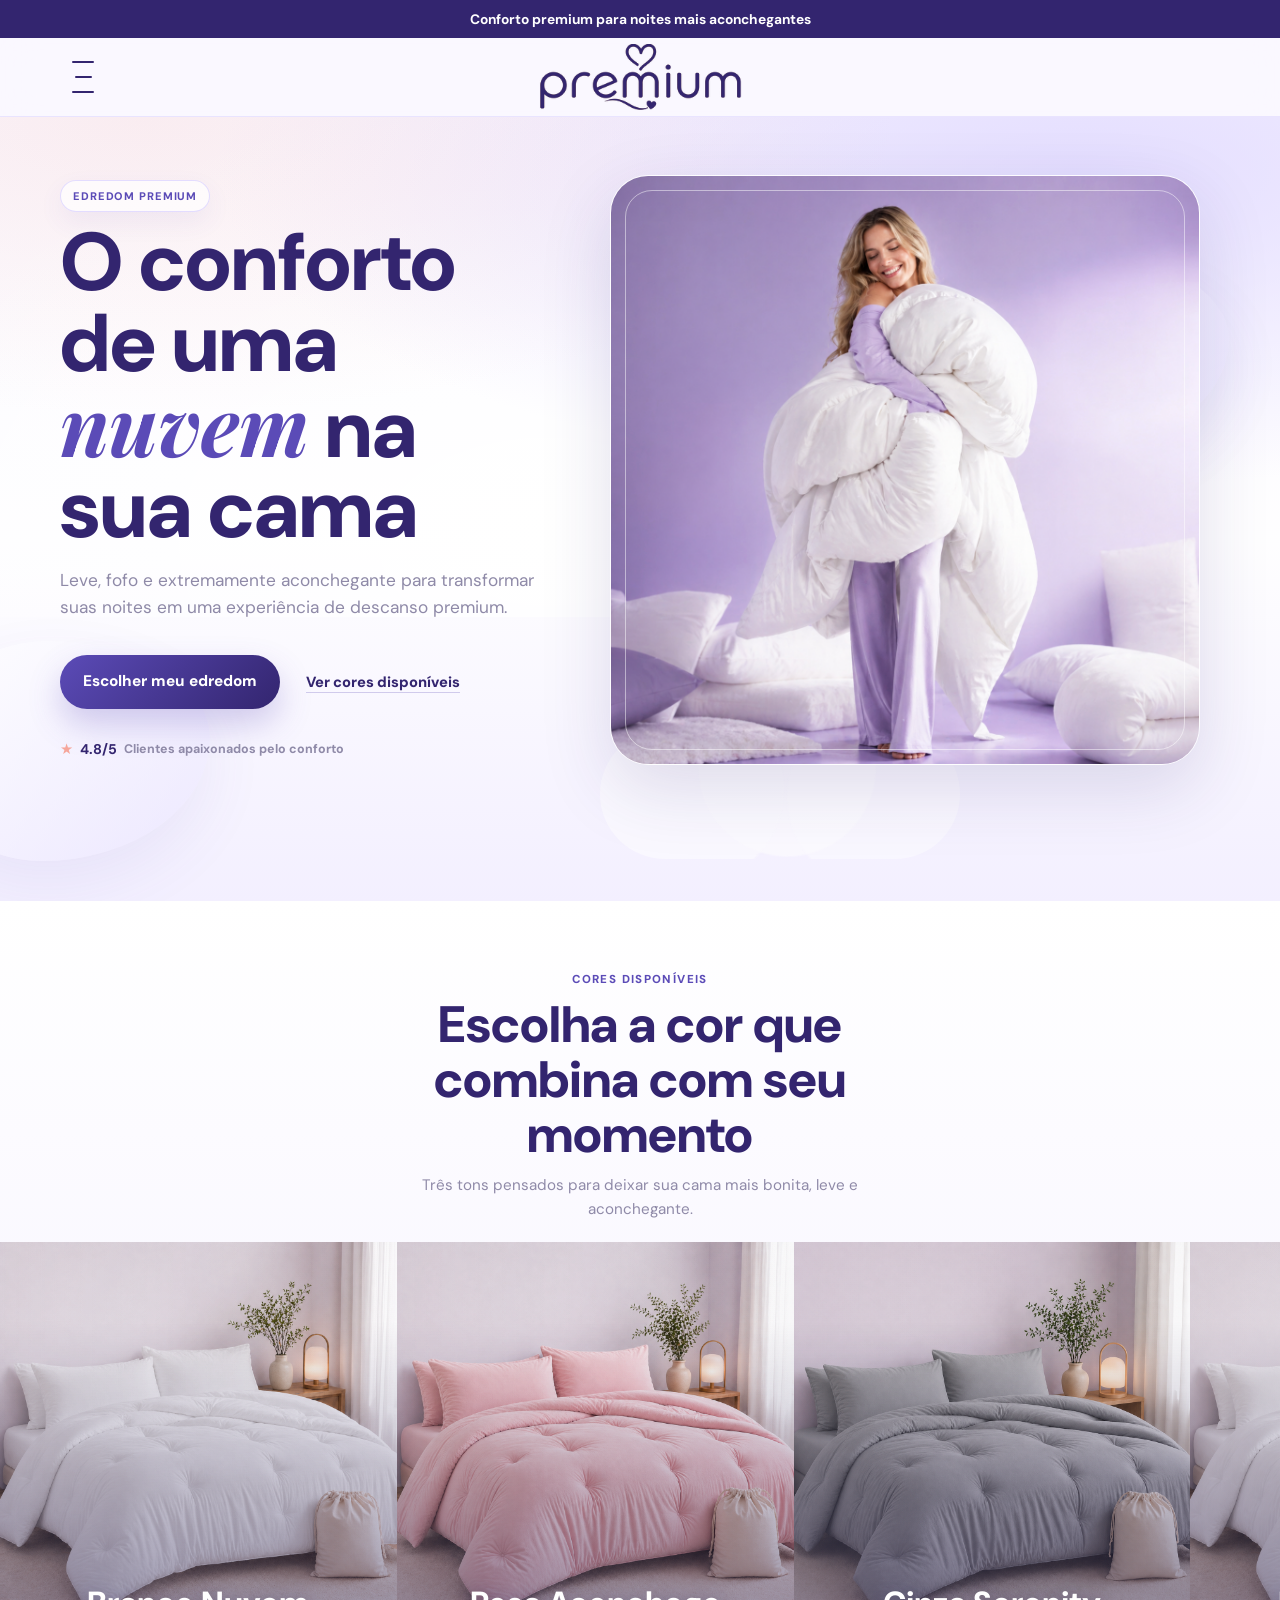
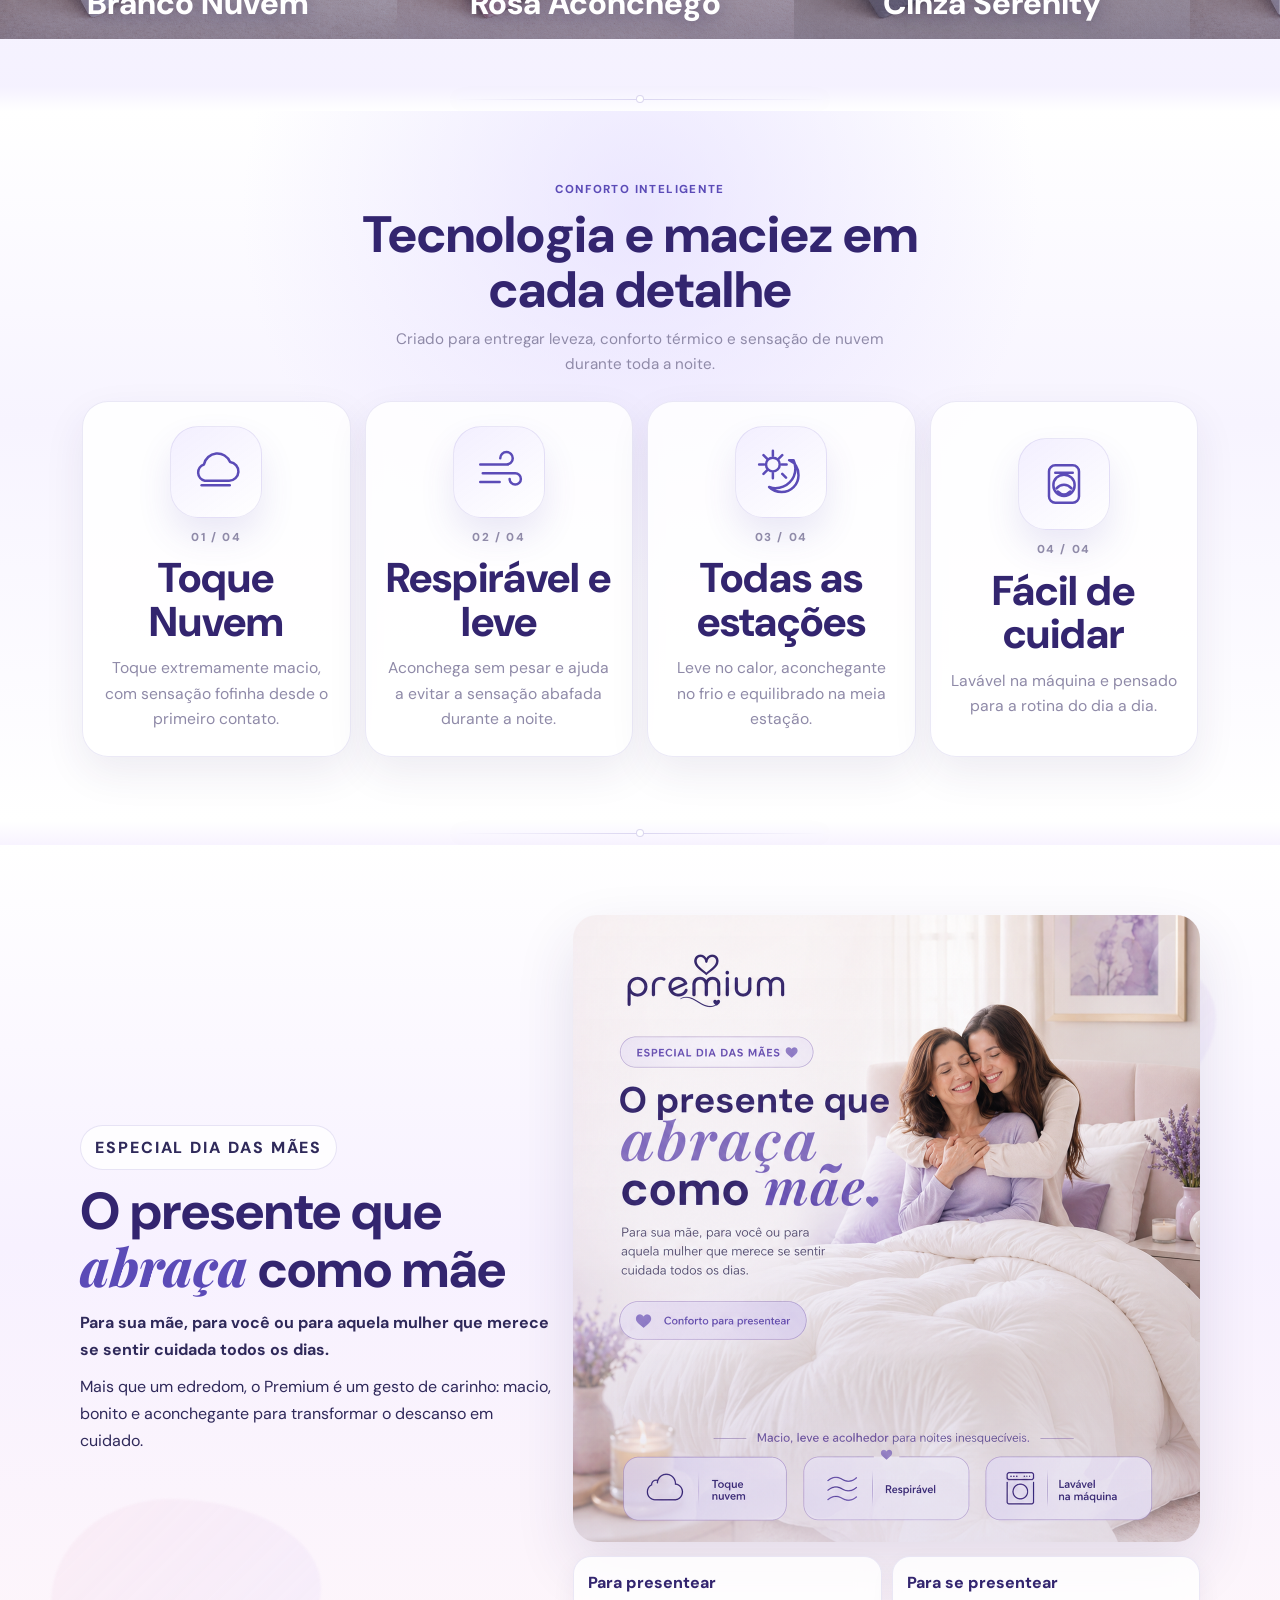
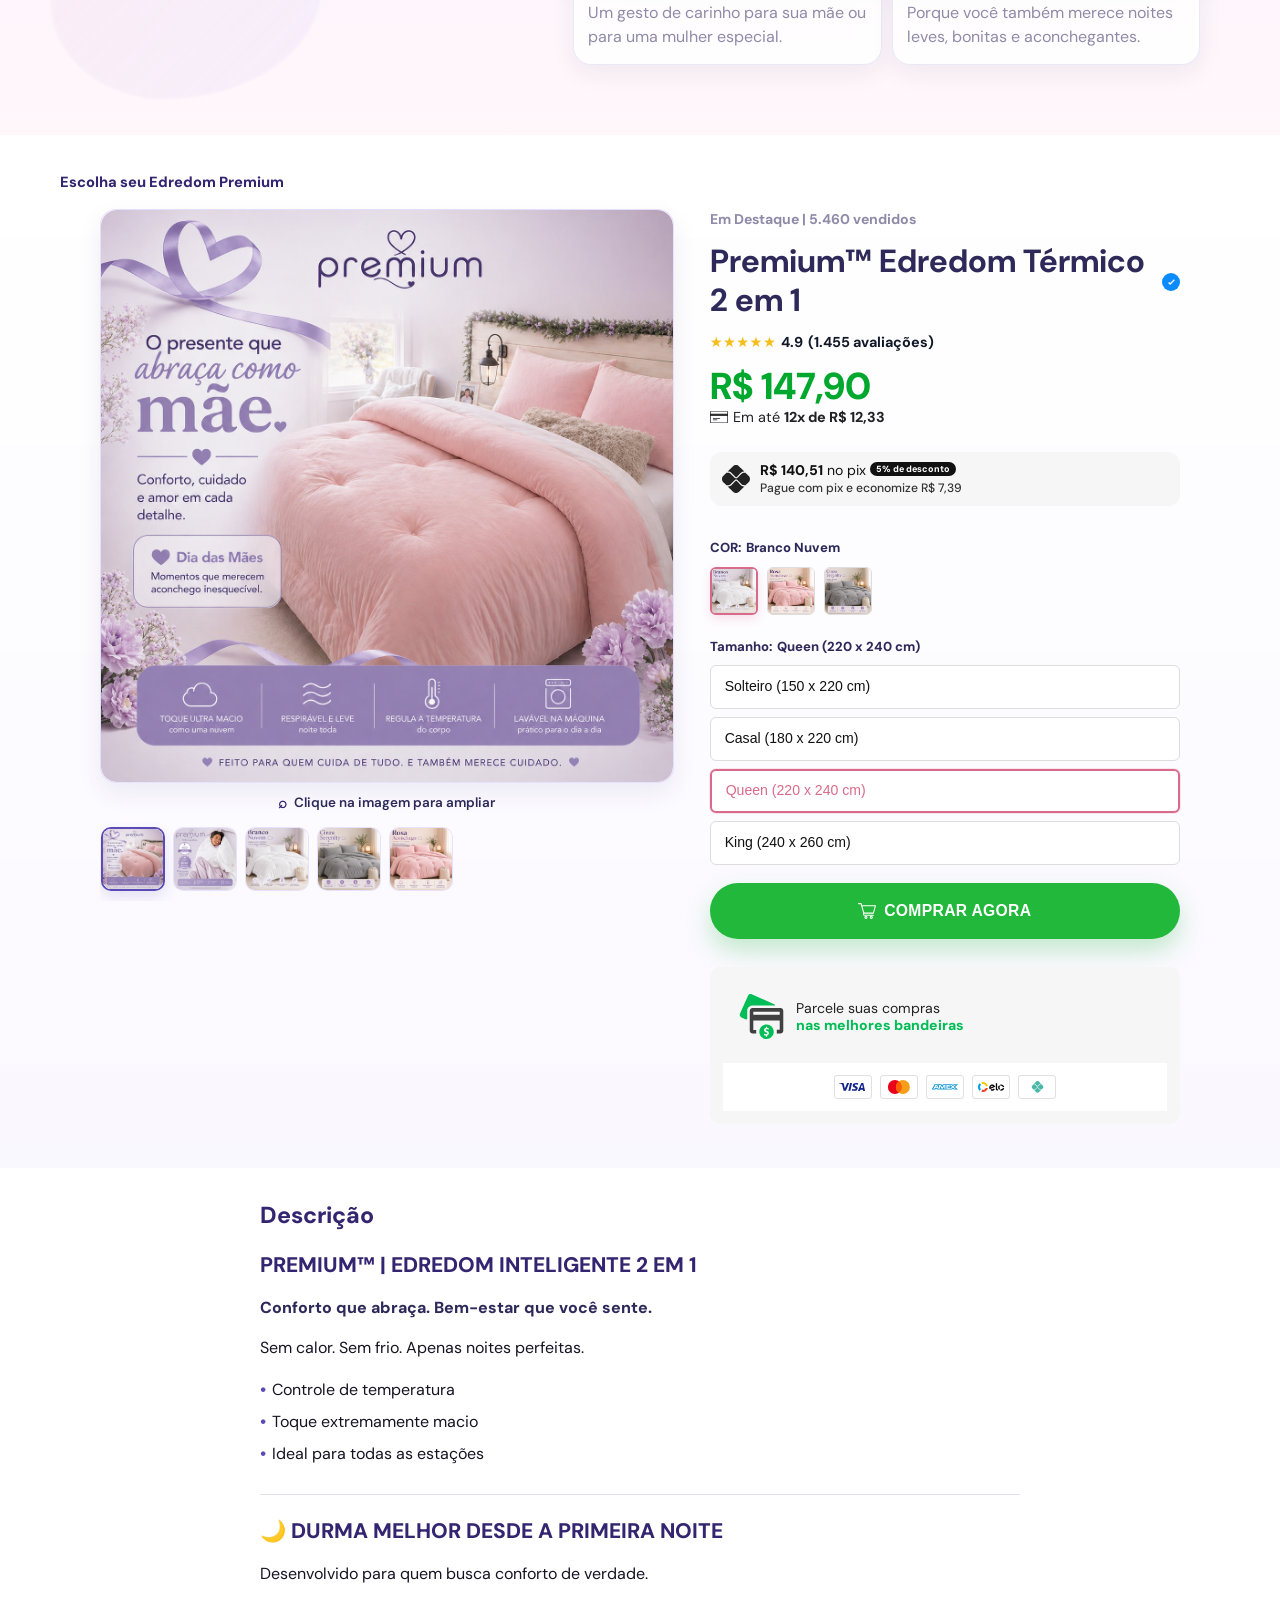
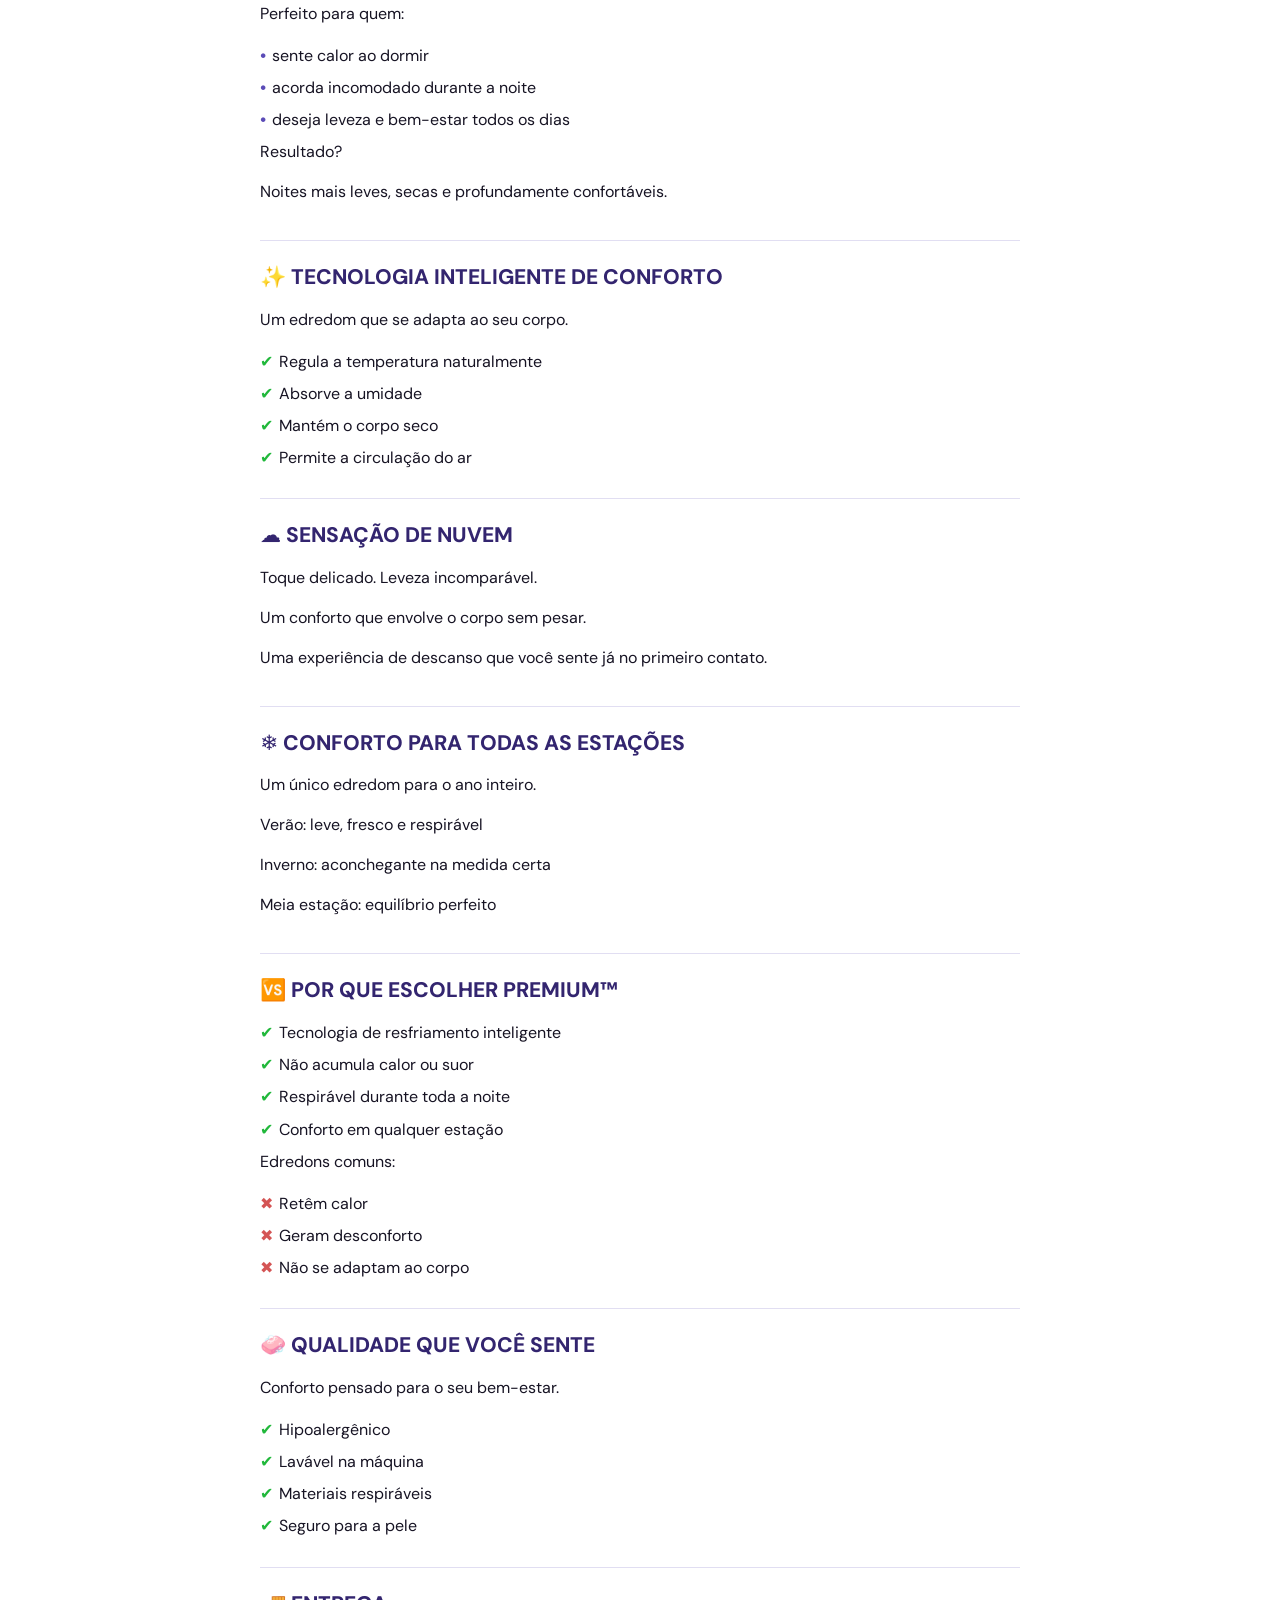
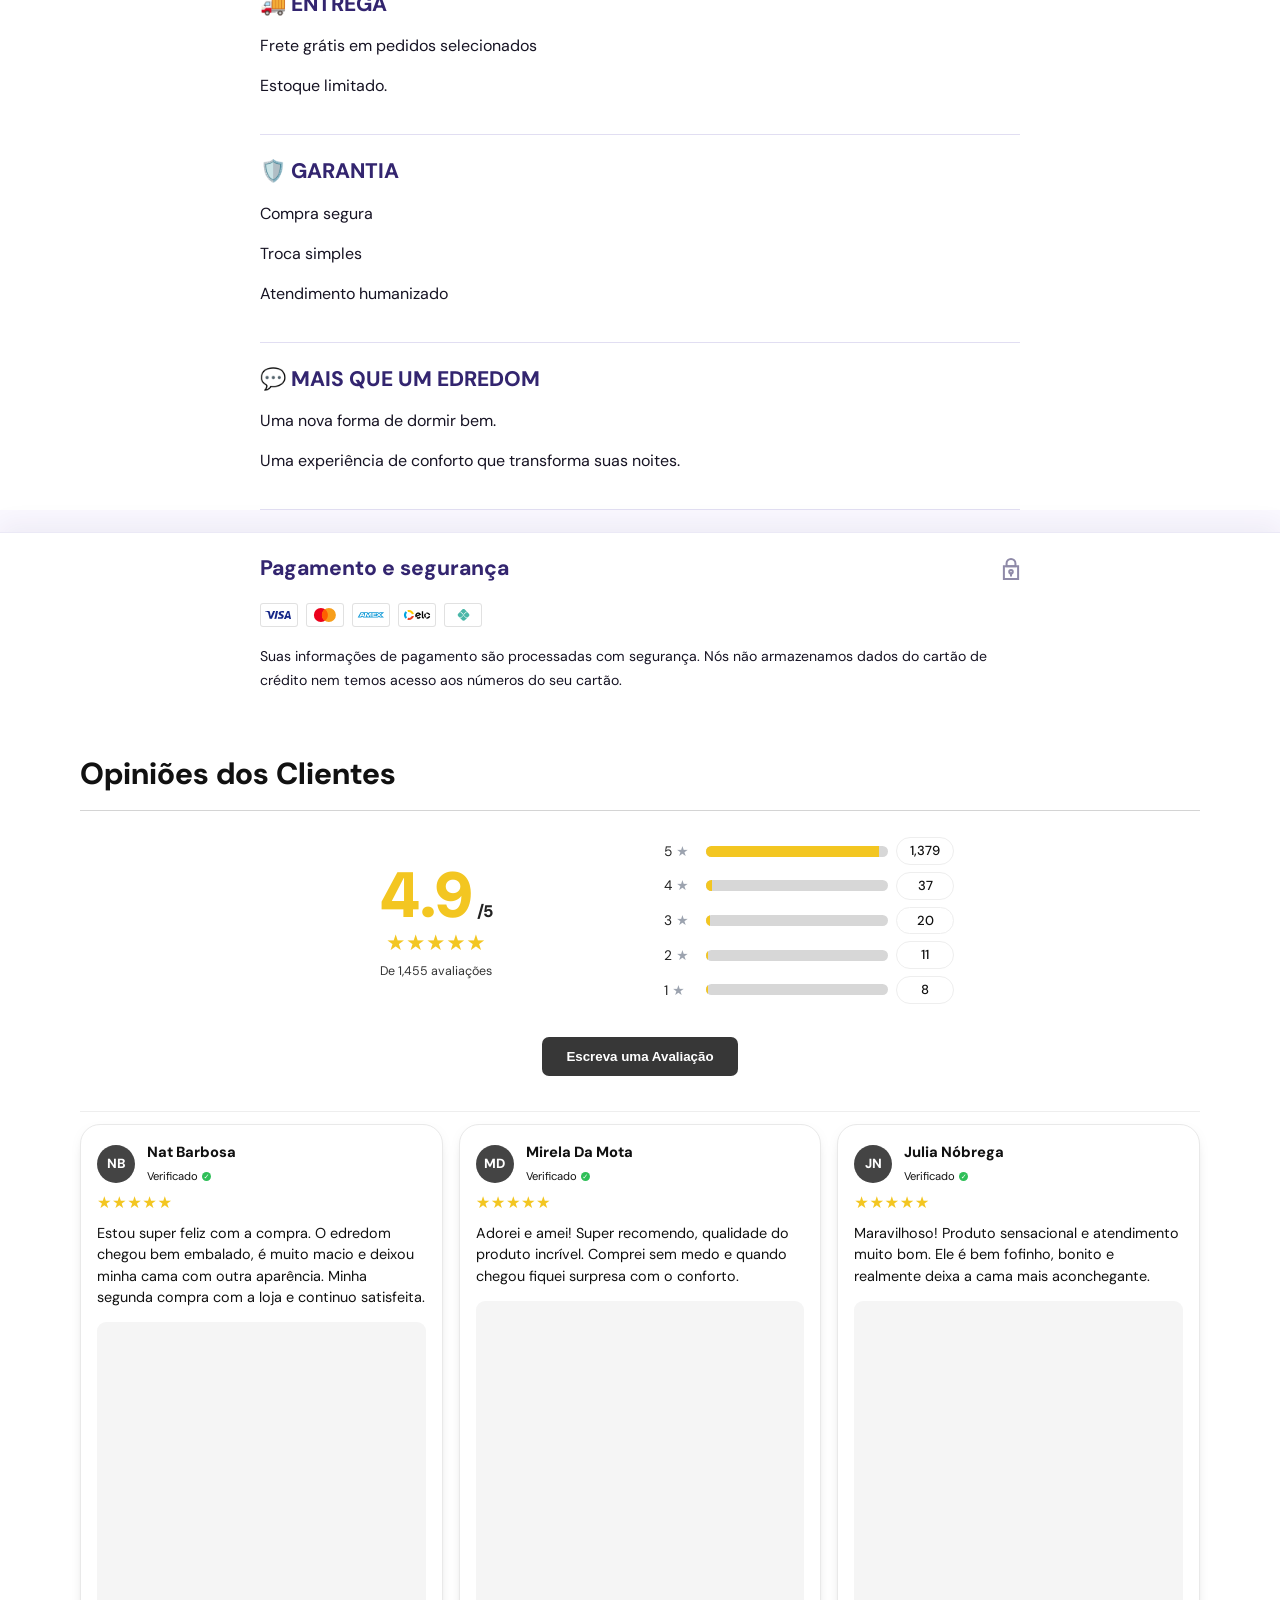
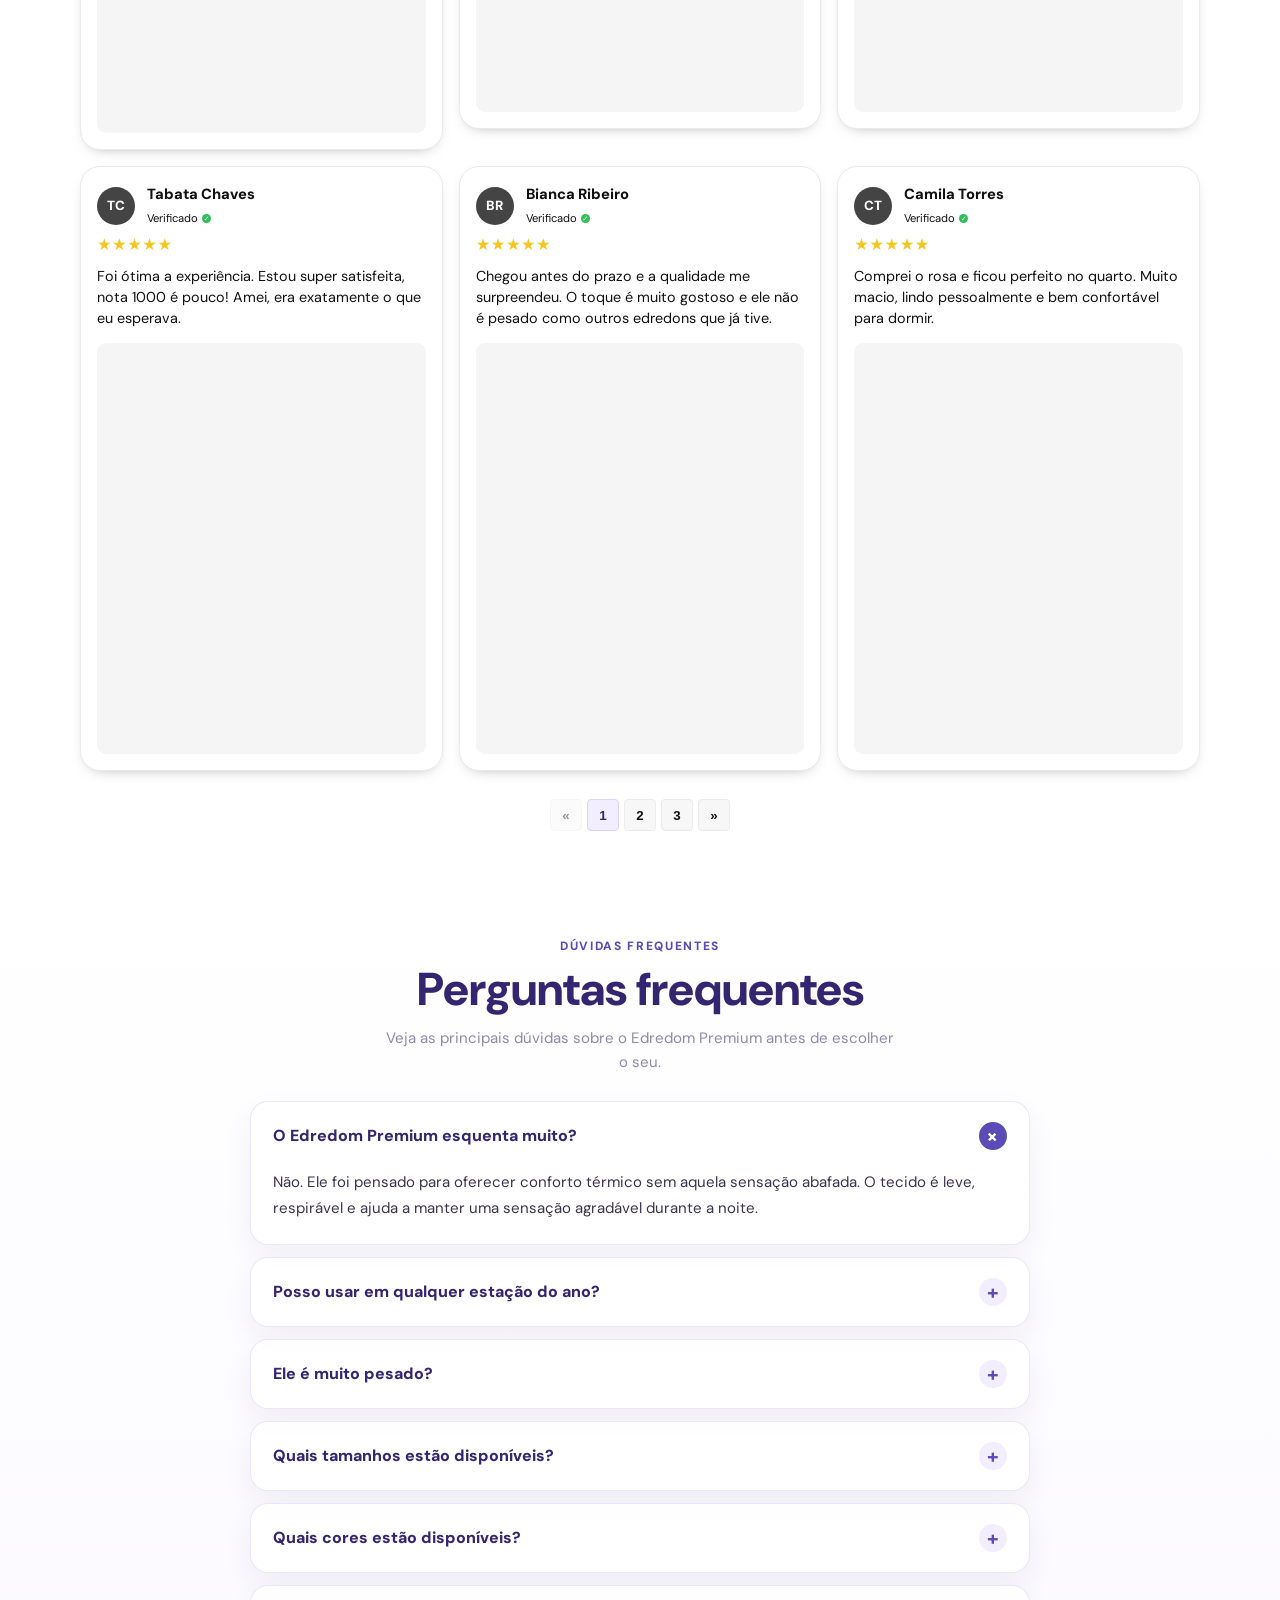
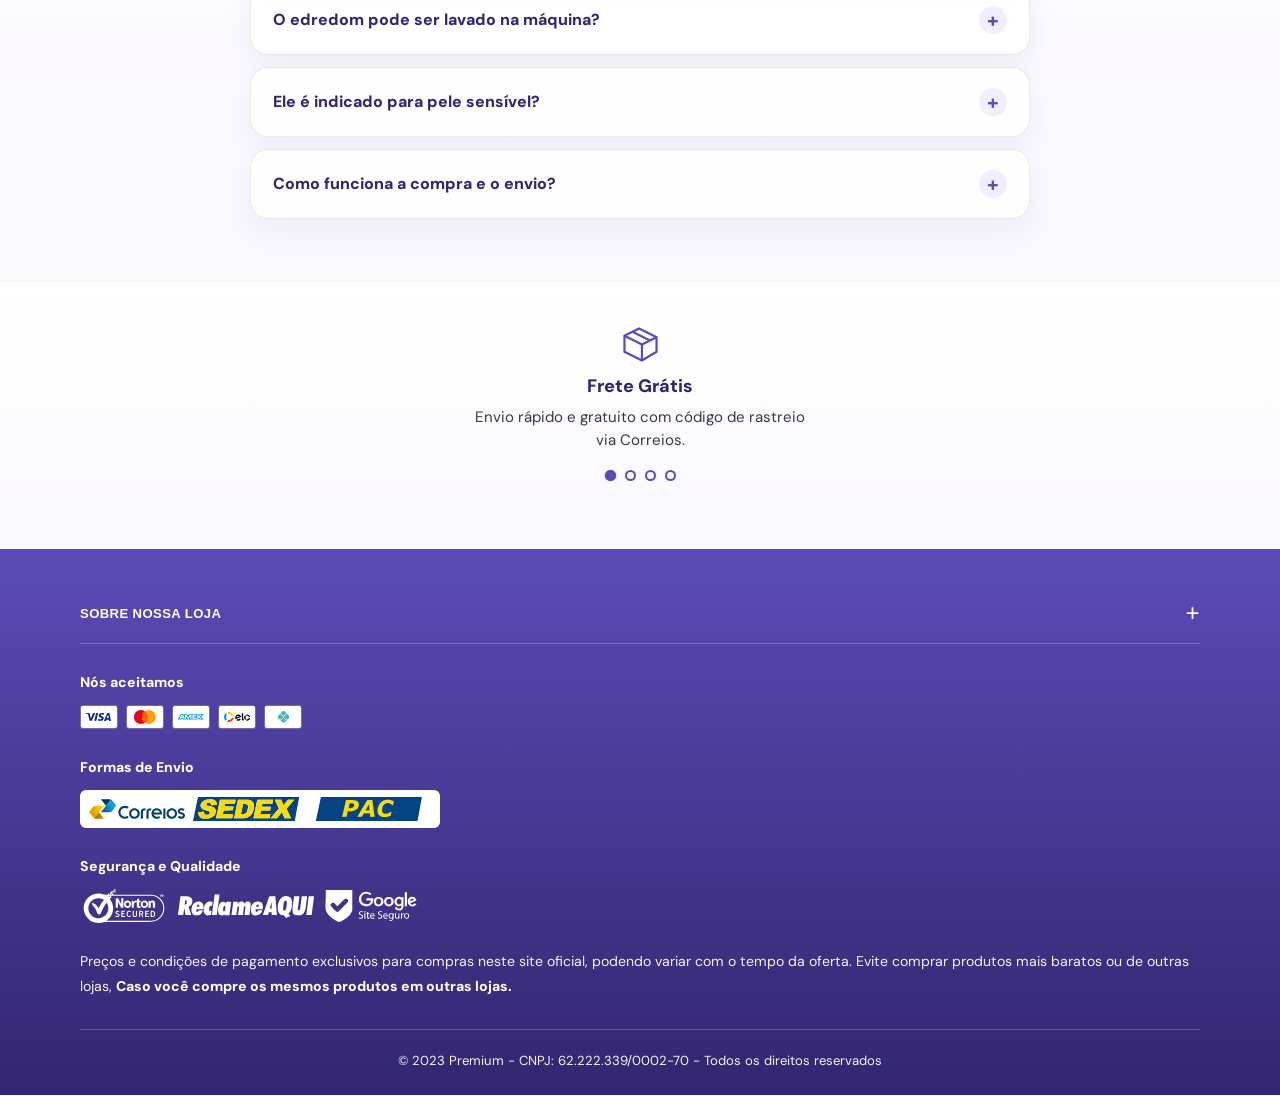
==== commit 7c2f0b06: "feat: separa checkout em pagina propria" ====
--- a/index.html
+++ b/index.html
@@ -435,103 +435,6 @@
                 <span>COMPRAR AGORA</span>
               </button>
 
-              <form class="inline-checkout" data-inline-checkout aria-hidden="true">
-                <div class="checkout-steps" aria-label="Etapas do checkout">
-                  <span class="is-active">1</span>
-                  <span>2</span>
-                  <span>3</span>
-                </div>
-
-                <div class="checkout-summary">
-                  <img src="img/branco-nuvem.png" alt="Premium Edredom Termico 2 em 1" data-checkout-image />
-                  <div>
-                    <strong data-checkout-product>Premium Edredom Termico 2 em 1 - Branco Nuvem - Queen</strong>
-                    <span data-checkout-total>R$ 140,51 no Pix</span>
-                  </div>
-                </div>
-
-                <div class="checkout-block">
-                  <h3>Identificacao</h3>
-                  <label>
-                    Nome completo
-                    <input type="text" name="name" autocomplete="name" required />
-                  </label>
-                  <label>
-                    E-mail
-                    <input type="email" name="email" autocomplete="email" required />
-                  </label>
-                  <div class="checkout-grid">
-                    <label>
-                      CPF
-                      <input type="text" name="document" inputmode="numeric" autocomplete="off" maxlength="14" required data-mask-cpf />
-                    </label>
-                    <label>
-                      Telefone
-                      <input type="tel" name="phone" inputmode="tel" autocomplete="tel" maxlength="15" required data-mask-phone />
-                    </label>
-                  </div>
-                </div>
-
-                <div class="checkout-block">
-                  <h3>Entrega</h3>
-                  <div class="checkout-grid">
-                    <label>
-                      CEP
-                      <input type="text" name="zipcode" inputmode="numeric" autocomplete="postal-code" maxlength="9" required data-mask-cep />
-                    </label>
-                    <label>
-                      Numero
-                      <input type="text" name="number" autocomplete="address-line2" required />
-                    </label>
-                  </div>
-                  <label>
-                    Endereco
-                    <input type="text" name="address" autocomplete="street-address" required />
-                  </label>
-                  <div class="checkout-grid">
-                    <label>
-                      Bairro
-                      <input type="text" name="neighborhood" required />
-                    </label>
-                    <label>
-                      Complemento
-                      <input type="text" name="complement" autocomplete="address-line3" />
-                    </label>
-                  </div>
-                  <div class="checkout-grid">
-                    <label>
-                      Cidade
-                      <input type="text" name="city" autocomplete="address-level2" required />
-                    </label>
-                    <label>
-                      UF
-                      <input type="text" name="state" autocomplete="address-level1" maxlength="2" required />
-                    </label>
-                  </div>
-                </div>
-
-                <div class="checkout-block checkout-payment">
-                  <h3>Pagamento</h3>
-                  <label class="payment-method is-selected">
-                    <input type="radio" name="payment" value="pix" checked />
-                    <span>
-                      <strong>Pix</strong>
-                      <small>Pagamento instantaneo com 5% OFF</small>
-                    </span>
-                  </label>
-                </div>
-
-                <button class="checkout-finish" type="submit" data-checkout-finish>
-                  Finalizar Compra
-                </button>
-
-                <div class="pix-result" data-pix-result aria-live="polite"></div>
-
-                <a class="checkout-fallback" href="#" target="_blank" rel="noopener" data-checkout-fallback>
-                  Abrir checkout externo
-                </a>
-              </form>
-
               <div class="payment-card">
                 <div class="payment-card__header">
                   <span class="payment-card__icon" aria-hidden="true">
--- a/style.css
+++ b/style.css
@@ -2459,6 +2459,67 @@
   display: none;
 }
 
+.checkout-page {
+  min-height: 100vh;
+  color: #171316;
+  background: #f7f3f5;
+}
+
+.checkout-page-header {
+  display: flex;
+  align-items: center;
+  justify-content: space-between;
+  gap: 16px;
+  min-height: 68px;
+  padding: 12px max(18px, calc((100vw - 1040px) / 2));
+  background: #fff;
+  border-bottom: 1px solid #ece4e8;
+}
+
+.checkout-page-header .brand {
+  width: auto;
+  height: auto;
+}
+
+.checkout-page-header .brand-logo {
+  max-width: 150px;
+  max-height: 42px;
+}
+
+.checkout-page-header span {
+  color: #178b43;
+  font-size: 0.86rem;
+  font-weight: 900;
+}
+
+.checkout-page-main {
+  padding: 22px 14px 36px;
+}
+
+.checkout-shell {
+  width: min(100%, 760px);
+  margin: 0 auto;
+}
+
+.checkout-heading {
+  margin-bottom: 14px;
+}
+
+.checkout-heading p {
+  margin: 0 0 5px;
+  color: #d86b8c;
+  font-size: 0.78rem;
+  font-weight: 900;
+  text-transform: uppercase;
+}
+
+.checkout-heading h1 {
+  margin: 0;
+  color: #171316;
+  font-size: 1.56rem;
+  line-height: 1.1;
+}
+
 .inline-checkout {
   display: none;
   margin-top: 14px;
@@ -2472,6 +2533,11 @@
 .inline-checkout.is-open {
   display: grid;
   gap: 14px;
+}
+
+.checkout-page-form {
+  margin-top: 0;
+  padding: 16px;
 }
 
 .checkout-steps {
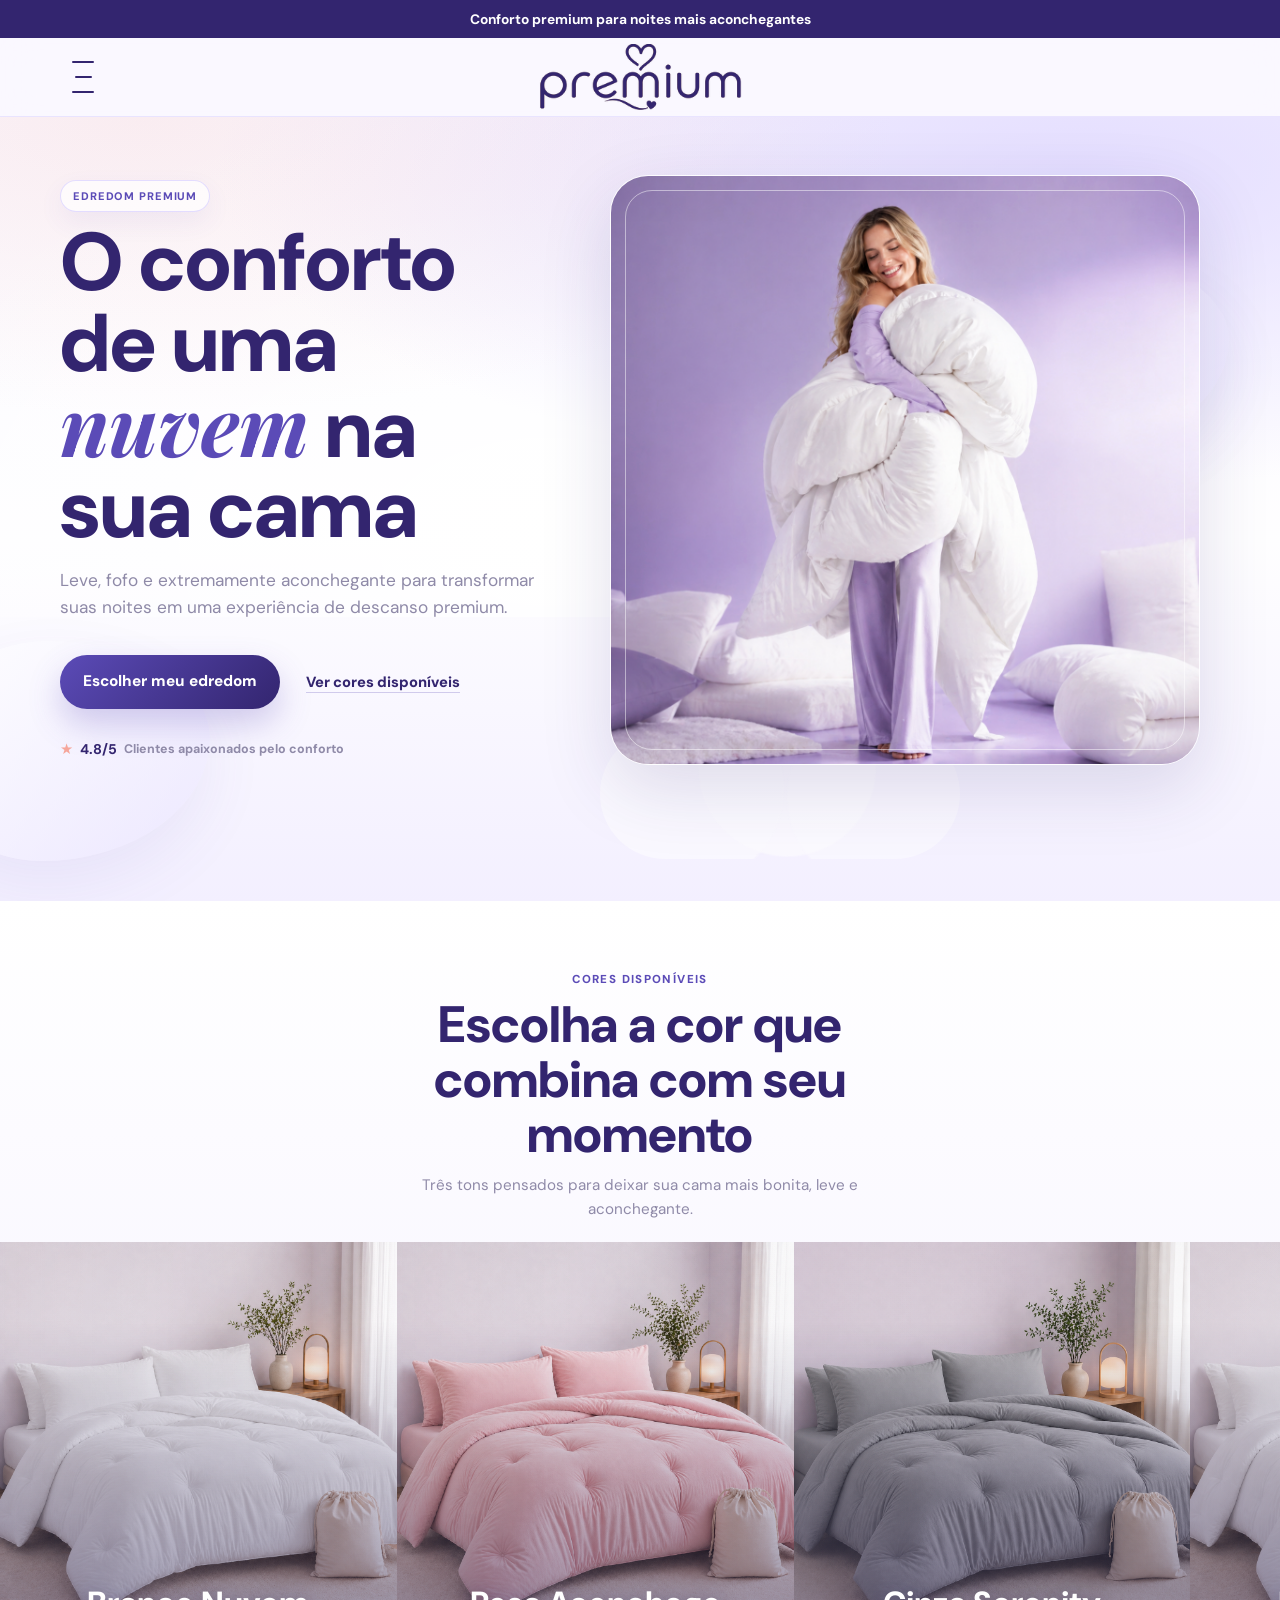
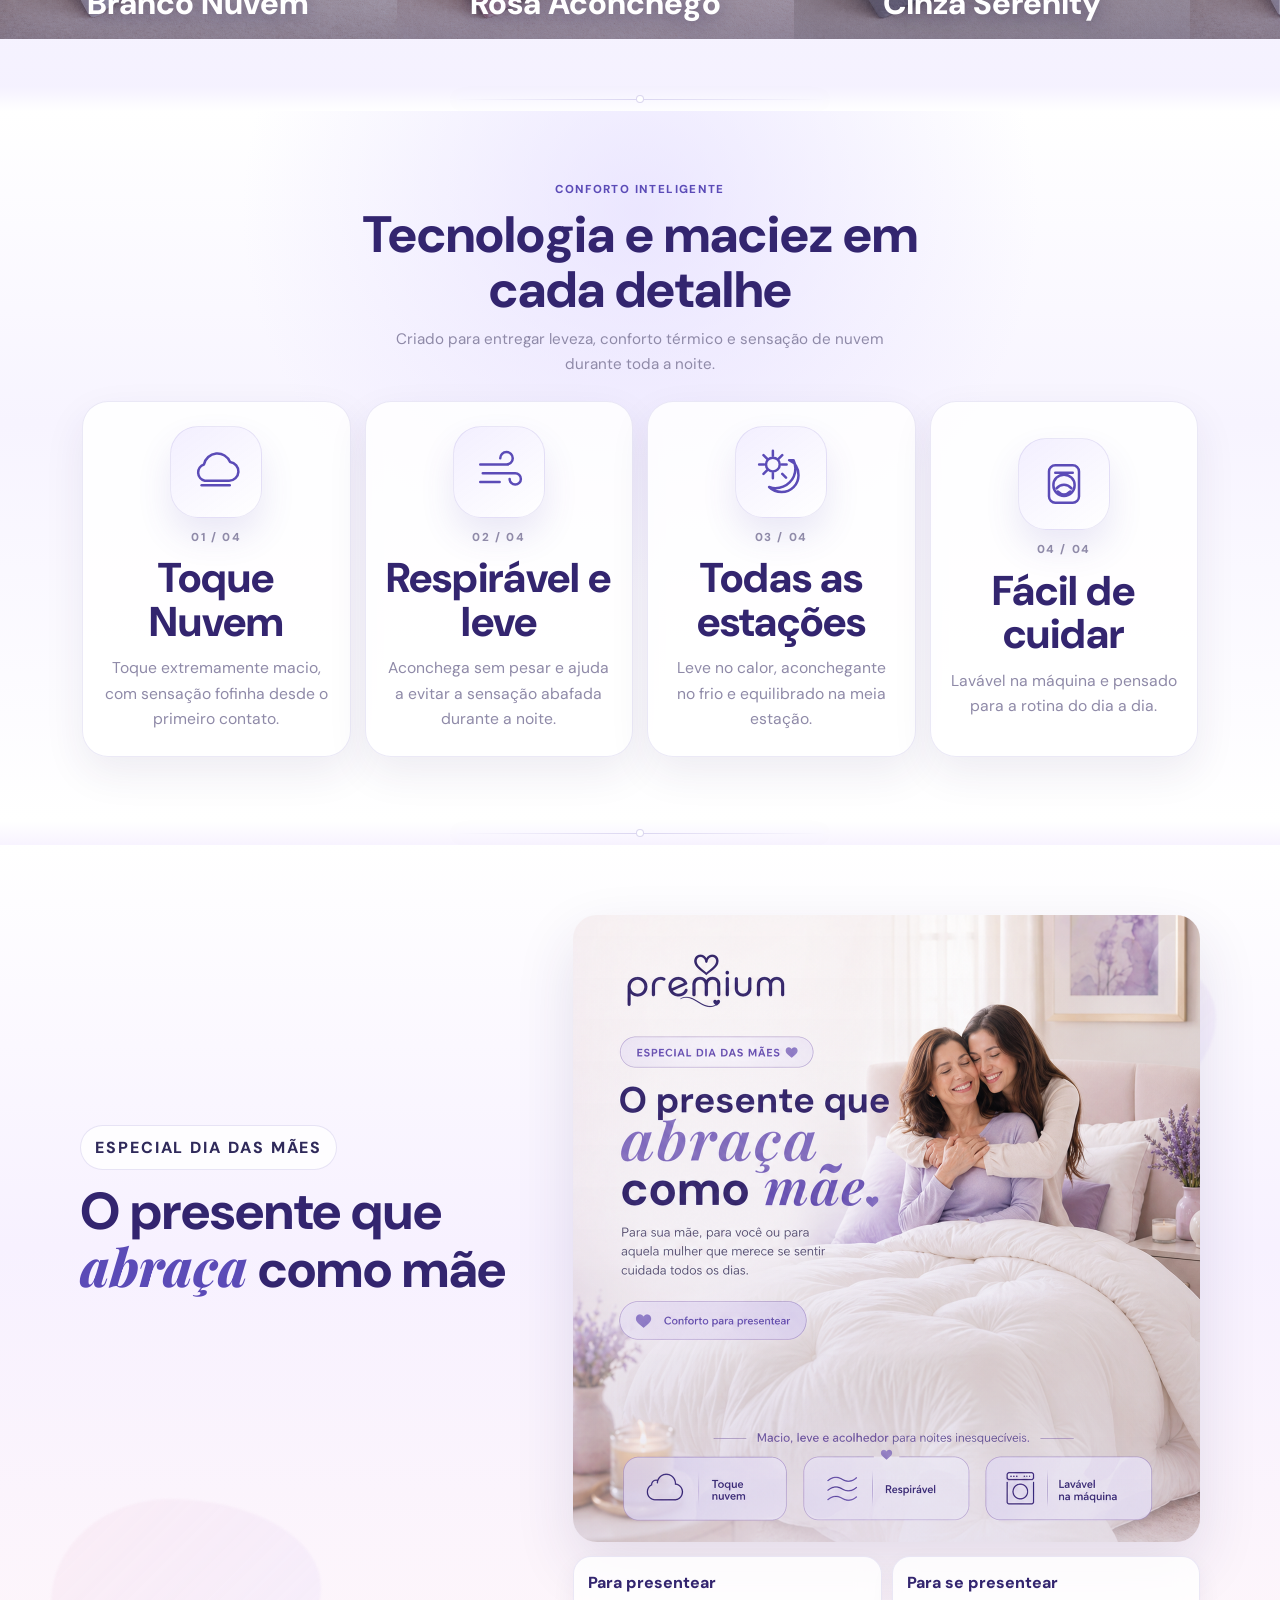
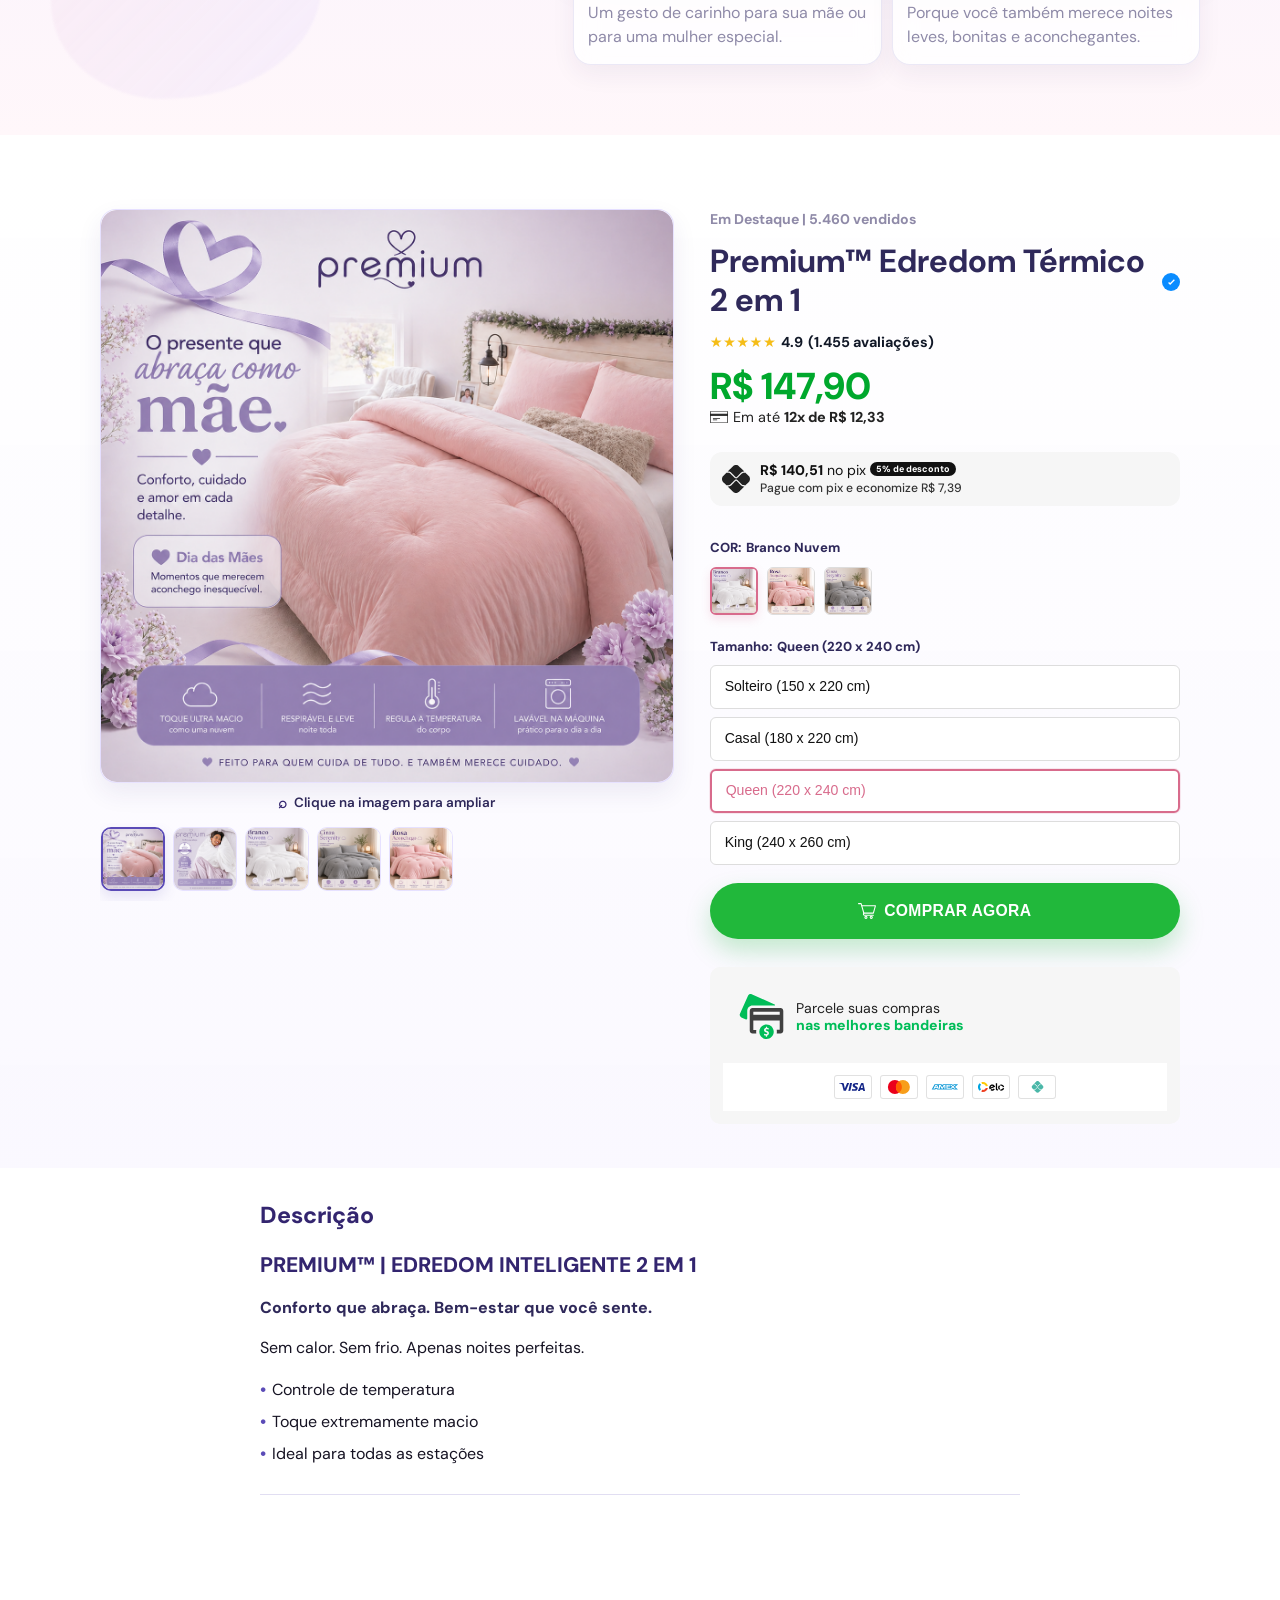
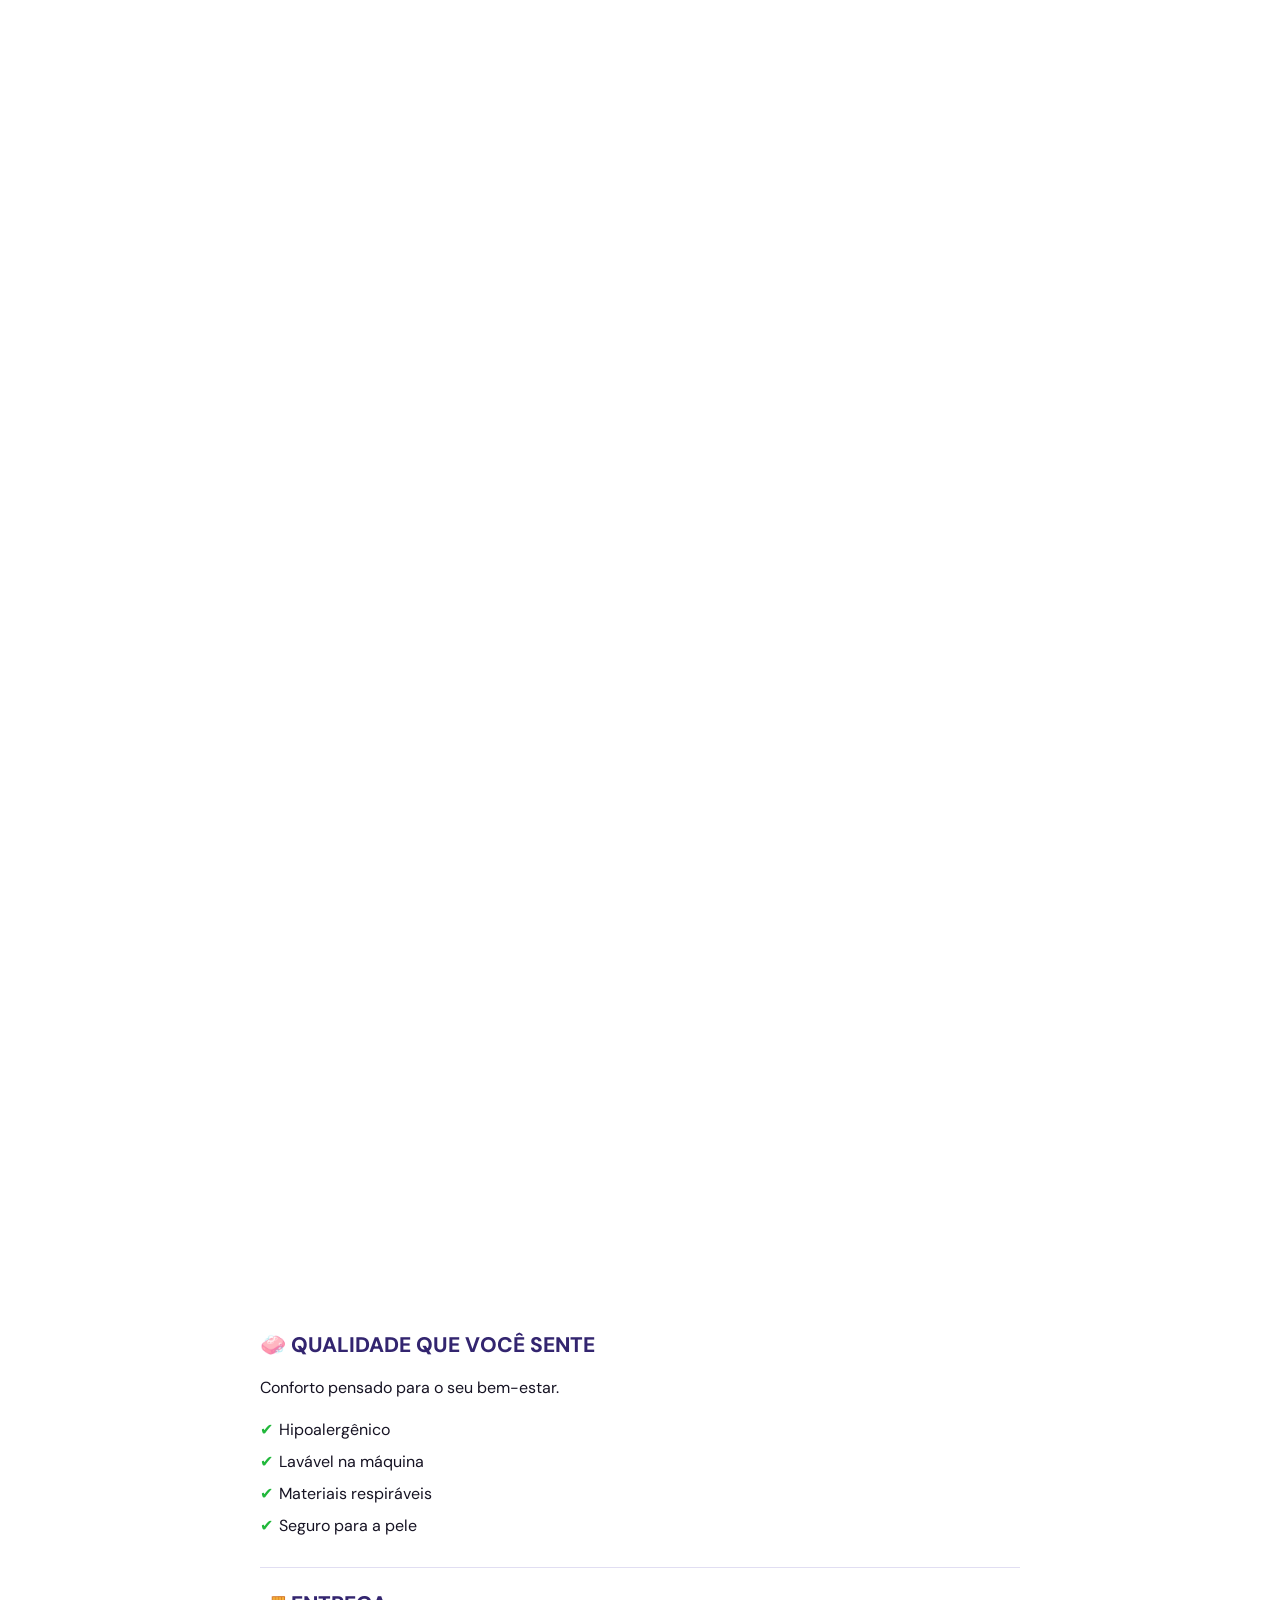
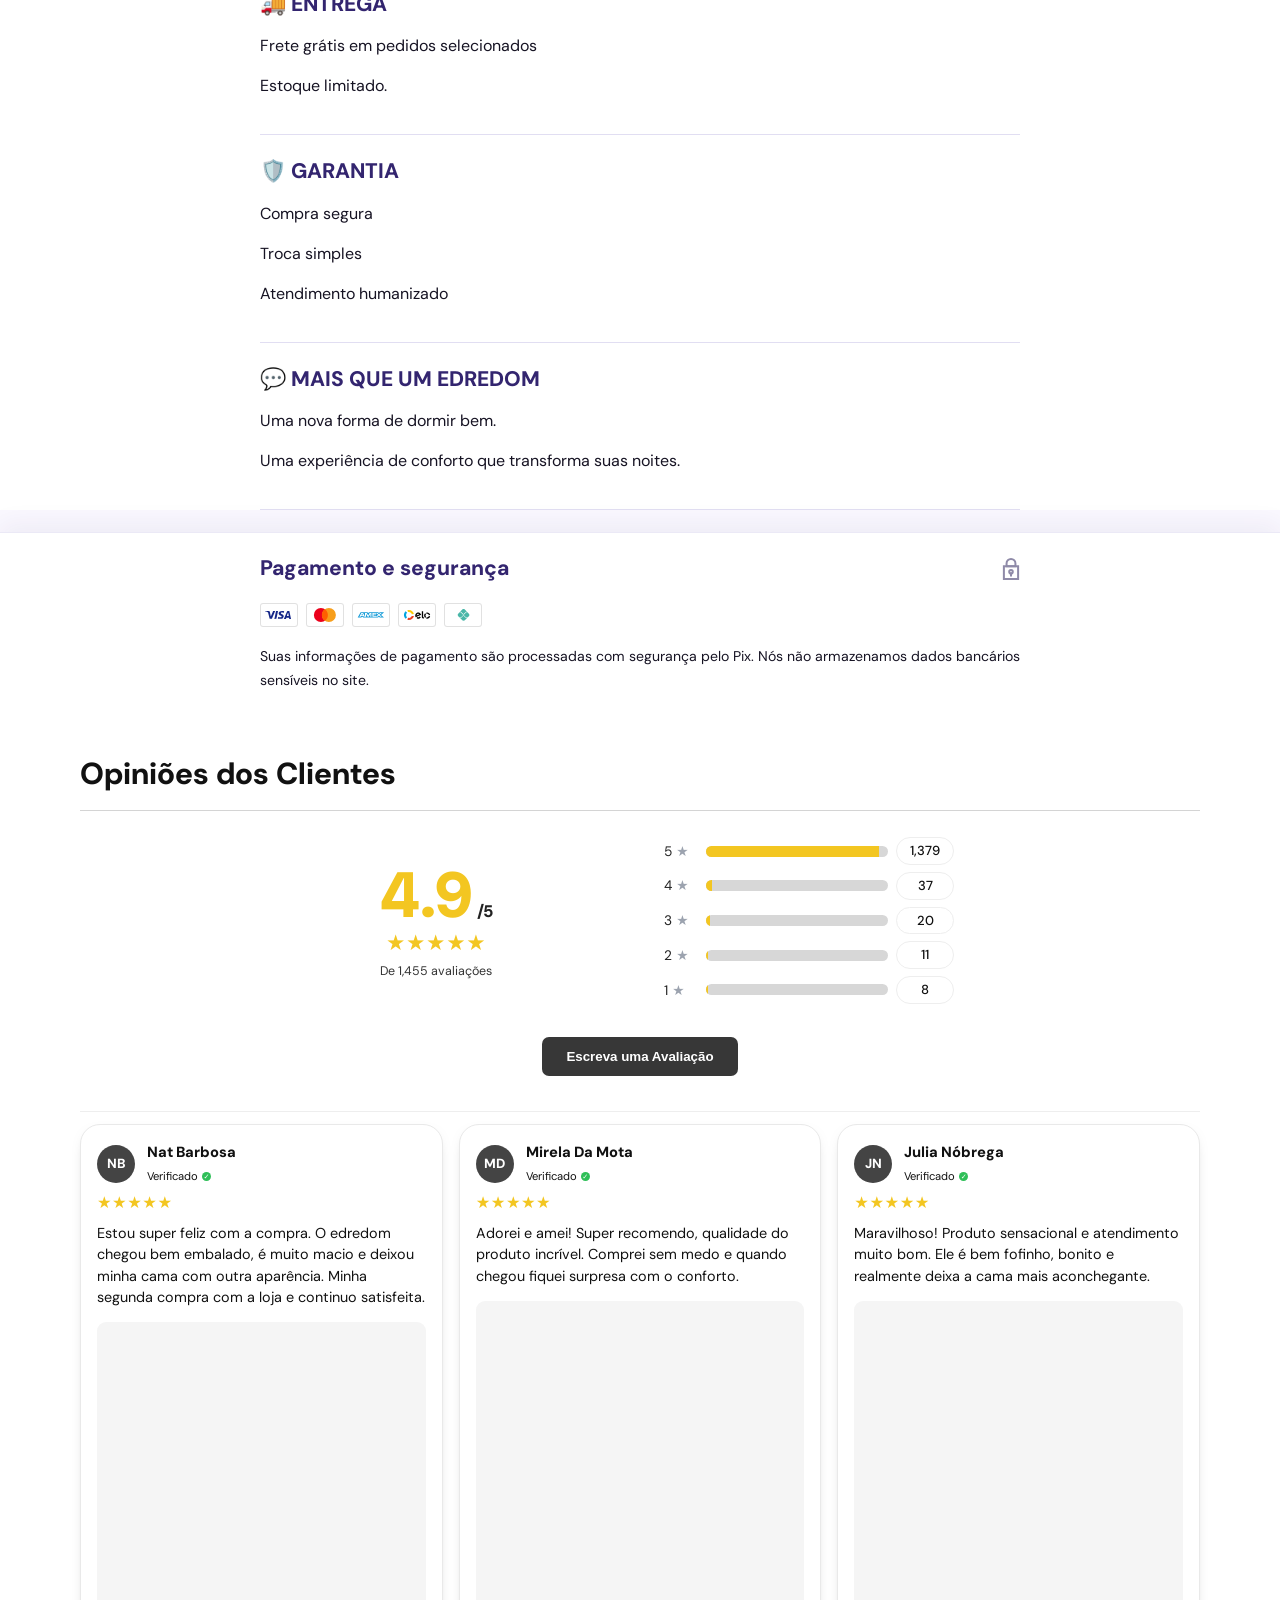
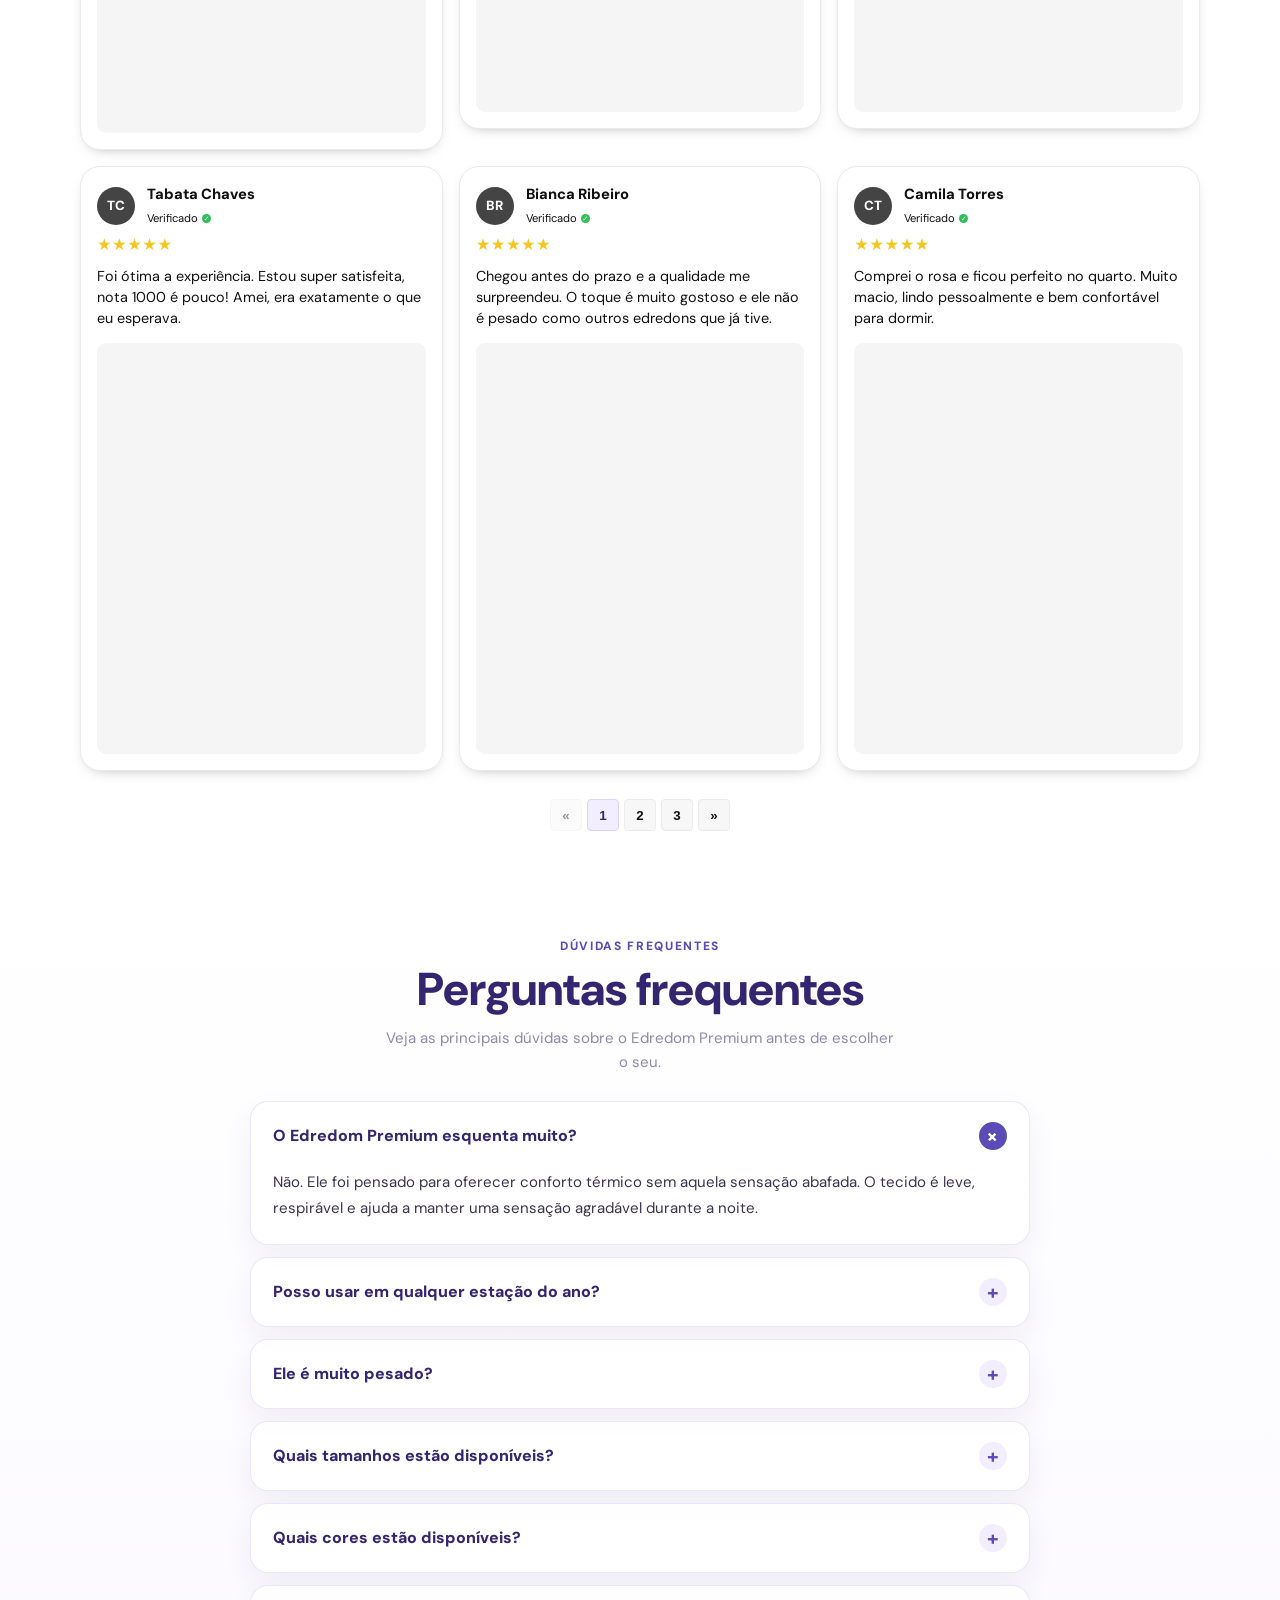
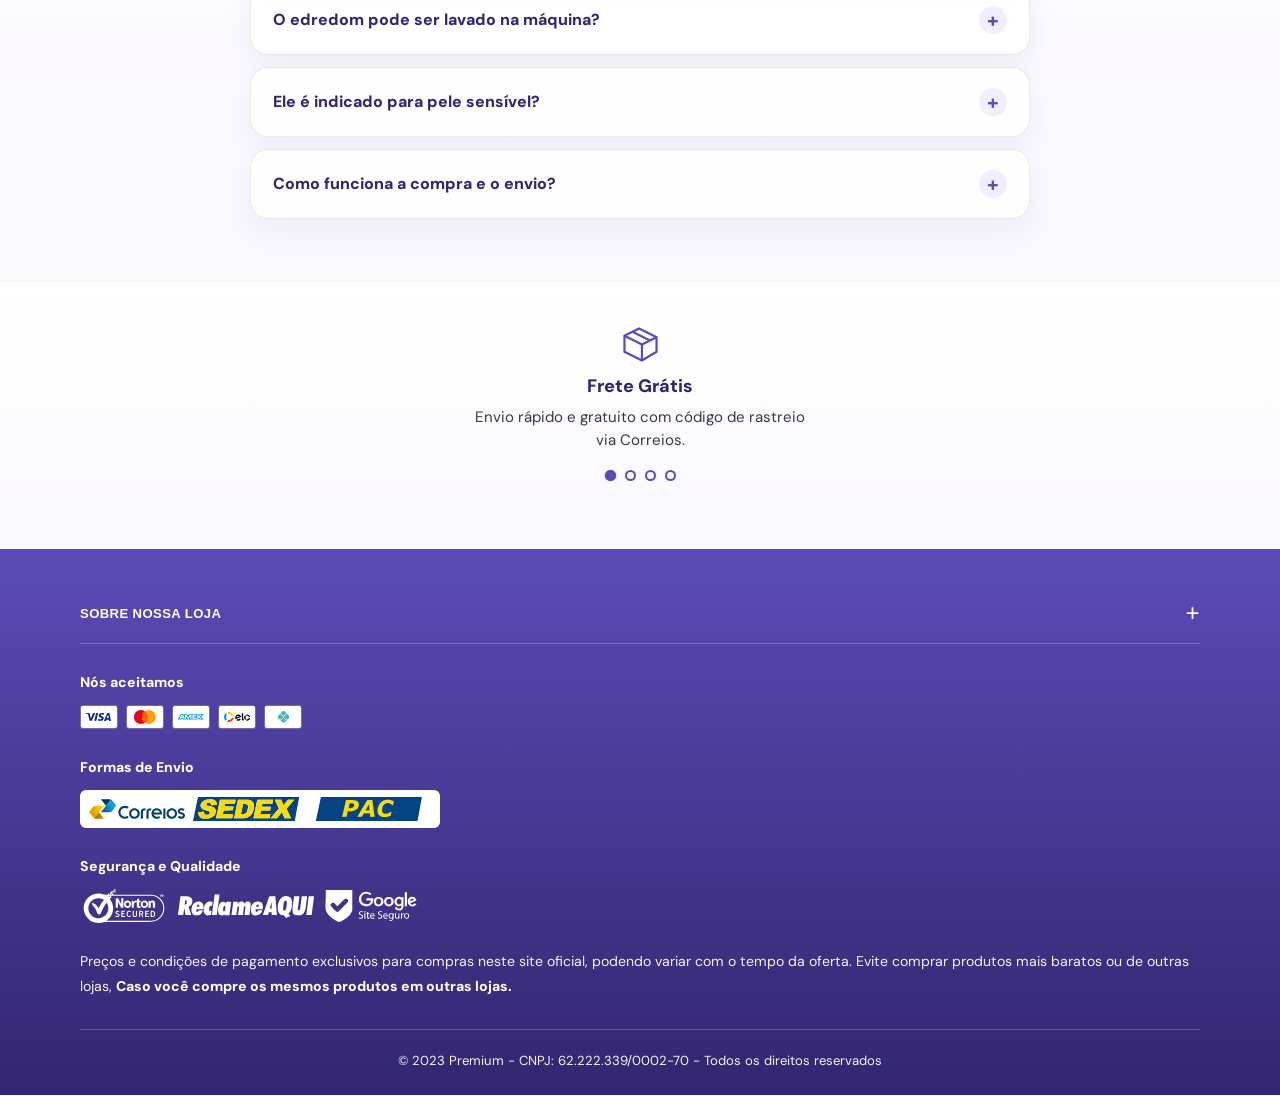
==== commit c9bf30aa: "feat: integra busca cep e resumo pix" ====
--- a/index.html
+++ b/index.html
@@ -624,9 +624,8 @@
           </div>
 
           <p>
-            Suas informações de pagamento são processadas com segurança. Nós não
-            armazenamos dados do cartão de crédito nem temos acesso aos números do
-            seu cartão.
+            Suas informações de pagamento são processadas com segurança pelo Pix.
+            Nós não armazenamos dados bancários sensíveis no site.
           </p>
         </div>
       </section>
@@ -867,7 +866,7 @@
               </svg>
             </div>
             <h3>Compra Segura</h3>
-            <p>Aceitamos Cartão de Crédito, Pix e Boleto Bancário.</p>
+            <p>Aceitamos Pix com confirmação rápida e desconto aplicado no checkout.</p>
           </div>
 
           <div class="trust-dots" aria-label="Navegação dos benefícios de confiança">
--- a/style.css
+++ b/style.css
@@ -2717,7 +2717,6 @@
   resize: vertical;
 }
 
-.checkout-fallback,
 .pix-result a {
   color: #111;
   font-size: 0.82rem;
@@ -4658,3 +4657,731 @@
     padding: 70px 32px;
   }
 }
+
+/* Checkout page */
+.checkout-page {
+  min-height: 100vh;
+  color: #242232;
+  background: #fff;
+  font-family: "DM Sans", Arial, sans-serif;
+}
+
+.checkout-page-header {
+  display: grid;
+  place-items: center;
+  min-height: 112px;
+  background: #fff;
+}
+
+.checkout-logo img {
+  display: block;
+  width: min(190px, 48vw);
+  height: auto;
+}
+
+.checkout-page-main {
+  padding: 0;
+}
+
+.checkout-shell {
+  width: min(100%, 520px);
+  margin: 0 auto;
+}
+
+.checkout-advice {
+  margin: 0;
+  padding: 12px 20px;
+  color: #fff;
+  background: #b9a3d9;
+  font-size: 1.18rem;
+  font-weight: 900;
+  font-style: italic;
+  line-height: 1.35;
+  text-align: center;
+}
+
+.checkout-hero {
+  display: grid;
+  grid-template-columns: 1fr 1.05fr;
+  align-items: center;
+  min-height: 288px;
+  margin: 16px 23px 18px;
+  overflow: hidden;
+  background: radial-gradient(circle at 78% 34%, rgba(185, 163, 217, 0.5), transparent 32%), linear-gradient(135deg, #fbf7ff, #eee4fb);
+  border: 1px solid #e4d7f3;
+  border-radius: 16px;
+}
+
+.checkout-hero__copy {
+  padding: 22px 0 22px 16px;
+}
+
+.checkout-hero__copy img {
+  width: 96px;
+  margin-bottom: 6px;
+}
+
+.checkout-hero__copy h1 {
+  margin: 0;
+  color: #7150a5;
+  font-size: 2rem;
+  line-height: 1;
+}
+
+.checkout-hero__copy p {
+  margin: 6px 0 16px;
+  color: #2a2433;
+  font-size: 0.95rem;
+}
+
+.checkout-hero__copy span {
+  display: block;
+  max-width: 170px;
+  padding: 10px 12px;
+  color: #2a2433;
+  background: rgba(255, 255, 255, 0.78);
+  border: 1px solid #b9a3d9;
+  border-radius: 8px;
+  font-size: 0.78rem;
+  line-height: 1.25;
+}
+
+.checkout-hero__copy strong {
+  display: block;
+  font-size: 1rem;
+}
+
+.checkout-hero__image {
+  width: 100%;
+  height: 260px;
+  object-fit: contain;
+}
+
+.checkout-form {
+  display: block;
+}
+
+.checkout-steps {
+  display: grid;
+  grid-template-columns: repeat(3, 1fr);
+  align-items: start;
+  margin: 0 23px 12px;
+  position: relative;
+}
+
+.checkout-steps::before {
+  content: "";
+  position: absolute;
+  top: 14px;
+  left: 0;
+  right: 0;
+  height: 3px;
+  background: #d9d9d9;
+}
+
+.checkout-step {
+  position: relative;
+  display: grid;
+  justify-items: center;
+  gap: 7px;
+  z-index: 1;
+}
+
+.checkout-step span,
+.checkout-panel h2 span {
+  display: grid;
+  place-items: center;
+  width: 30px;
+  height: 30px;
+  color: #242232;
+  background: #e6e6e6;
+  border: 5px solid #f5f5f5;
+  border-radius: 999px;
+  font-weight: 900;
+  line-height: 1;
+}
+
+.checkout-step.is-active span,
+.checkout-step.is-complete span,
+.checkout-panel h2 span {
+  color: #fff;
+  background: #b9a3d9;
+}
+
+.checkout-step p {
+  margin: 0;
+  max-width: 120px;
+  color: #050514;
+  font-size: 0.95rem;
+  line-height: 1.2;
+  text-align: center;
+}
+
+.checkout-summary {
+  display: flex;
+  align-items: center;
+  justify-content: space-between;
+  gap: 14px;
+  min-height: 88px;
+  margin: 0 23px 24px;
+  padding: 16px 22px;
+  background: #e8edf4;
+  border-radius: 6px;
+}
+
+.checkout-summary strong,
+.checkout-summary span {
+  display: block;
+  line-height: 1.35;
+}
+
+.checkout-summary strong {
+  color: #222231;
+  font-size: 1rem;
+  font-weight: 500;
+}
+
+.checkout-summary span {
+  color: #111226;
+  font-size: 0.92rem;
+}
+
+.checkout-summary__total {
+  color: #36c879 !important;
+  font-size: 1.08rem !important;
+  font-weight: 900 !important;
+  white-space: nowrap;
+}
+
+.checkout-panel {
+  padding: 28px 23px 38px;
+  border-top: 1px solid #ececec;
+}
+
+.checkout-panel[hidden] {
+  display: none;
+}
+
+.checkout-panel h2 {
+  display: flex;
+  align-items: center;
+  gap: 8px;
+  margin: 0 0 12px;
+  color: #5c5f68;
+  font-size: 1.5rem;
+  line-height: 1.1;
+}
+
+.checkout-panel h2 span {
+  flex: 0 0 28px;
+  width: 28px;
+  height: 28px;
+  border: 0;
+  font-size: 0.92rem;
+}
+
+.checkout-panel > p {
+  margin: 0 0 18px;
+  color: #626270;
+  font-size: 1.02rem;
+  line-height: 1.35;
+}
+
+.checkout-panel label {
+  display: grid;
+  gap: 6px;
+  margin-bottom: 10px;
+  color: #141428;
+  font-size: 0.98rem;
+}
+
+.checkout-panel small {
+  color: #626270;
+  font-size: 0.86rem;
+}
+
+.checkout-panel input {
+  width: 100%;
+  min-height: 56px;
+  padding: 13px 24px;
+  color: #16172b;
+  background: #fff;
+  border: 1px solid #d4d4d4;
+  border-radius: 28px;
+  font: inherit;
+  font-size: 1.18rem;
+  outline: none;
+}
+
+.checkout-panel input::placeholder {
+  color: #a0a2b5;
+}
+
+.checkout-panel input:focus {
+  border-color: #b9a3d9;
+  box-shadow: 0 0 0 4px rgba(185, 163, 217, 0.16);
+}
+
+.checkout-panel input:valid {
+  background: #eef5ff;
+}
+
+.checkout-short-field {
+  max-width: 318px;
+}
+
+.checkout-grid {
+  display: grid;
+  grid-template-columns: 1fr;
+  gap: 0 22px;
+}
+
+.checkout-discount {
+  display: flex;
+  align-items: center;
+  gap: 14px;
+  min-height: 62px;
+  margin: 12px 4px 20px;
+  padding: 12px 24px;
+  background: #f1f3f7;
+  border-radius: 5px;
+}
+
+.checkout-discount span {
+  display: grid;
+  place-items: center;
+  flex: 0 0 50px;
+  height: 34px;
+  color: #4bb8aa;
+  background: #fff;
+  border: 1px solid #d2d2d2;
+  border-radius: 4px;
+  font-weight: 900;
+}
+
+.checkout-discount p {
+  margin: 0;
+  color: #222231;
+  font-size: 0.86rem;
+  line-height: 1.25;
+}
+
+.checkout-discount strong {
+  color: #36c879;
+}
+
+.checkout-action,
+.checkout-finish {
+  display: flex;
+  align-items: center;
+  justify-content: center;
+  gap: 10px;
+  width: 100%;
+  min-height: 62px;
+  margin-top: 18px;
+  color: #fff;
+  background: #b9a3d9;
+  border: 0;
+  border-radius: 32px;
+  box-shadow: 0 18px 26px rgba(80, 69, 100, 0.18);
+  font-size: 1.36rem;
+  font-weight: 900;
+}
+
+.checkout-finish {
+  background: #2fc737;
+}
+
+.checkout-back {
+  display: block;
+  margin: 16px auto 0;
+  color: #6d5a8d;
+  background: transparent;
+  border: 0;
+  font: inherit;
+  font-weight: 800;
+}
+
+.checkout-address-card,
+.shipping-option,
+.payment-method {
+  display: flex;
+  align-items: center;
+  gap: 12px;
+  width: 100%;
+  margin-top: 12px;
+  padding: 14px 16px;
+  background: #fff;
+  border: 1px solid #1f1f1f;
+  border-radius: 5px;
+}
+
+.checkout-address-card p,
+.shipping-option span,
+.payment-method span {
+  min-width: 0;
+  margin: 0;
+  flex: 1;
+}
+
+.checkout-address-card strong,
+.checkout-address-card span,
+.shipping-option strong,
+.shipping-option small,
+.payment-method strong,
+.payment-method small,
+.payment-method b {
+  display: block;
+}
+
+.checkout-address-card strong,
+.shipping-option strong,
+.payment-method strong {
+  color: #242232;
+  font-size: 1.04rem;
+  font-weight: 900;
+}
+
+.checkout-address-card span,
+.shipping-option small,
+.payment-method small {
+  margin-top: 2px;
+  color: #626270;
+  font-size: 0.94rem;
+  line-height: 1.25;
+}
+
+.radio-dot {
+  display: block;
+  flex: 0 0 20px;
+  width: 20px;
+  height: 20px;
+  border: 1px solid #d5d5d5;
+  border-radius: 999px;
+}
+
+.radio-dot.is-checked,
+.shipping-option input:checked,
+.payment-method input:checked {
+  accent-color: #242426;
+}
+
+.checkout-shipping {
+  margin-top: 28px;
+  padding-top: 22px;
+  border-top: 1px solid #ececec;
+}
+
+.checkout-shipping > p {
+  margin: 0 0 12px;
+  color: #424250;
+  font-size: 1rem;
+}
+
+.shipping-option {
+  border-color: #d6d6d6;
+}
+
+.shipping-option:has(input:checked) {
+  border-color: #1f1f1f;
+}
+
+.shipping-option input,
+.payment-method input {
+  flex: 0 0 20px;
+  width: 20px;
+  height: 20px;
+  min-height: 20px;
+  padding: 0;
+  border-radius: 999px;
+}
+
+.shipping-option b {
+  color: #242232;
+  font-size: 1.18rem;
+  font-weight: 500;
+  white-space: nowrap;
+}
+
+.payment-method {
+  align-items: flex-start;
+  margin: 12px 0;
+  border-color: #d0d0d0;
+}
+
+.payment-method.is-selected {
+  border-color: #1f1f1f;
+}
+
+.payment-method--muted {
+  border-color: #d0d0d0;
+}
+
+.payment-method strong em {
+  display: inline-flex;
+  margin-left: 10px;
+  padding: 7px 12px;
+  color: #fff;
+  background: #b9a3d9;
+  border-radius: 4px;
+  font-size: 0.78rem;
+  font-style: normal;
+  text-transform: uppercase;
+  vertical-align: middle;
+}
+
+.payment-method b {
+  margin-top: 8px;
+  color: #36c879;
+  font-size: 1.28rem;
+  font-weight: 900;
+}
+
+.payment-order-summary {
+  margin: 0 0 18px;
+  overflow: hidden;
+  background: #f7f8fb;
+  border: 1px solid #e1e2e8;
+  border-radius: 10px;
+}
+
+.payment-order-product {
+  display: flex;
+  align-items: center;
+  gap: 12px;
+  padding: 14px;
+  background: #fff;
+  border-bottom: 1px solid #e7e7ed;
+}
+
+.payment-order-product img {
+  flex: 0 0 58px;
+  width: 58px;
+  height: 58px;
+  object-fit: cover;
+  border-radius: 8px;
+  background: #efe7f8;
+}
+
+.payment-order-product strong,
+.payment-order-product span {
+  display: block;
+}
+
+.payment-order-product strong {
+  color: #242232;
+  font-size: 0.96rem;
+  line-height: 1.2;
+}
+
+.payment-order-product span {
+  margin-top: 4px;
+  color: #777584;
+  font-size: 0.88rem;
+}
+
+.payment-order-summary dl {
+  display: grid;
+  gap: 10px;
+  margin: 0;
+  padding: 14px;
+}
+
+.payment-order-summary dl div {
+  display: flex;
+  justify-content: space-between;
+  gap: 16px;
+}
+
+.payment-order-summary dt,
+.payment-order-summary dd {
+  margin: 0;
+  color: #4f4d59;
+  font-size: 0.94rem;
+}
+
+.payment-order-summary dd {
+  font-weight: 800;
+  text-align: right;
+}
+
+.payment-order-summary dd.is-discount {
+  color: #36c879;
+}
+
+.payment-order-total {
+  margin-top: 4px;
+  padding-top: 12px;
+  border-top: 1px solid #dfdfe7;
+}
+
+.payment-order-total dt,
+.payment-order-total dd {
+  color: #242232;
+  font-size: 1.12rem;
+  font-weight: 900;
+}
+
+.payment-order-total dd {
+  color: #36c879;
+}
+
+.checkout-panel input.is-loading {
+  background-image: linear-gradient(90deg, transparent, rgba(185, 163, 217, 0.18), transparent);
+  background-size: 220% 100%;
+  animation: cepLoading 1s linear infinite;
+}
+
+@keyframes cepLoading {
+  from {
+    background-position: 220% 0;
+  }
+
+  to {
+    background-position: -220% 0;
+  }
+}
+
+.mini-flags,
+.footer-flags {
+  display: flex;
+  flex-wrap: wrap;
+  gap: 8px;
+  margin-top: 8px;
+}
+
+.mini-flags span,
+.footer-flags span {
+  display: inline-grid;
+  place-items: center;
+  min-width: 48px;
+  min-height: 30px;
+  padding: 4px 8px;
+  color: #174084;
+  background: #fff;
+  border: 1px solid #d8d8d8;
+  border-radius: 4px;
+  font-size: 0.68rem;
+  font-weight: 900;
+}
+
+.pix-result {
+  display: none;
+  gap: 10px;
+  margin-top: 14px;
+  padding: 14px;
+  color: #191617;
+  background: #f6fff8;
+  border: 1px solid #cbeed1;
+  border-radius: 8px;
+}
+
+.pix-result.is-open {
+  display: grid;
+}
+
+.pix-result img {
+  width: min(220px, 100%);
+  margin: 0 auto;
+  border-radius: 6px;
+}
+
+.pix-result p {
+  margin: 0;
+  font-size: 0.92rem;
+  line-height: 1.35;
+}
+
+.pix-result textarea {
+  width: 100%;
+  min-height: 86px;
+  padding: 12px;
+  resize: vertical;
+}
+
+.checkout-priorities {
+  display: grid;
+  gap: 0;
+  margin: 30px 29px 40px;
+  padding: 28px 30px;
+  background: #fff;
+  border-radius: 6px;
+  box-shadow: 0 10px 28px rgba(24, 24, 32, 0.08);
+}
+
+.checkout-priorities article {
+  padding: 22px 0;
+  border-bottom: 1px dashed #dedede;
+}
+
+.checkout-priorities article:last-child {
+  border-bottom: 0;
+}
+
+.checkout-priorities strong {
+  display: block;
+  color: #ffc400;
+  font-size: 1.92rem;
+  letter-spacing: 0;
+  line-height: 1;
+}
+
+.checkout-priorities h3 {
+  margin: 8px 0;
+  color: #242232;
+  font-size: 1.08rem;
+}
+
+.checkout-priorities p {
+  margin: 0;
+  color: #9090a0;
+  font-size: 1rem;
+  line-height: 1.45;
+}
+
+.checkout-footer {
+  width: min(100%, 520px);
+  margin: 0 auto;
+  padding: 34px 22px;
+  color: #fff;
+  background: #b9a3d9;
+  text-align: center;
+}
+
+.checkout-footer h2 {
+  margin: 0 0 22px;
+  font-size: 1.35rem;
+}
+
+.checkout-footer .footer-flags {
+  justify-content: center;
+  margin-bottom: 28px;
+}
+
+.checkout-footer p {
+  margin: 8px 0;
+  font-size: 0.95rem;
+  line-height: 1.35;
+}
+
+@media (min-width: 560px) {
+  .checkout-grid {
+    grid-template-columns: 1fr 1fr;
+  }
+}
+
+@media (max-width: 390px) {
+  .checkout-hero {
+    grid-template-columns: 1fr;
+  }
+
+  .checkout-hero__image {
+    height: 190px;
+  }
+
+  .payment-method strong em {
+    display: block;
+    width: fit-content;
+    margin: 8px 0 0;
+  }
+}
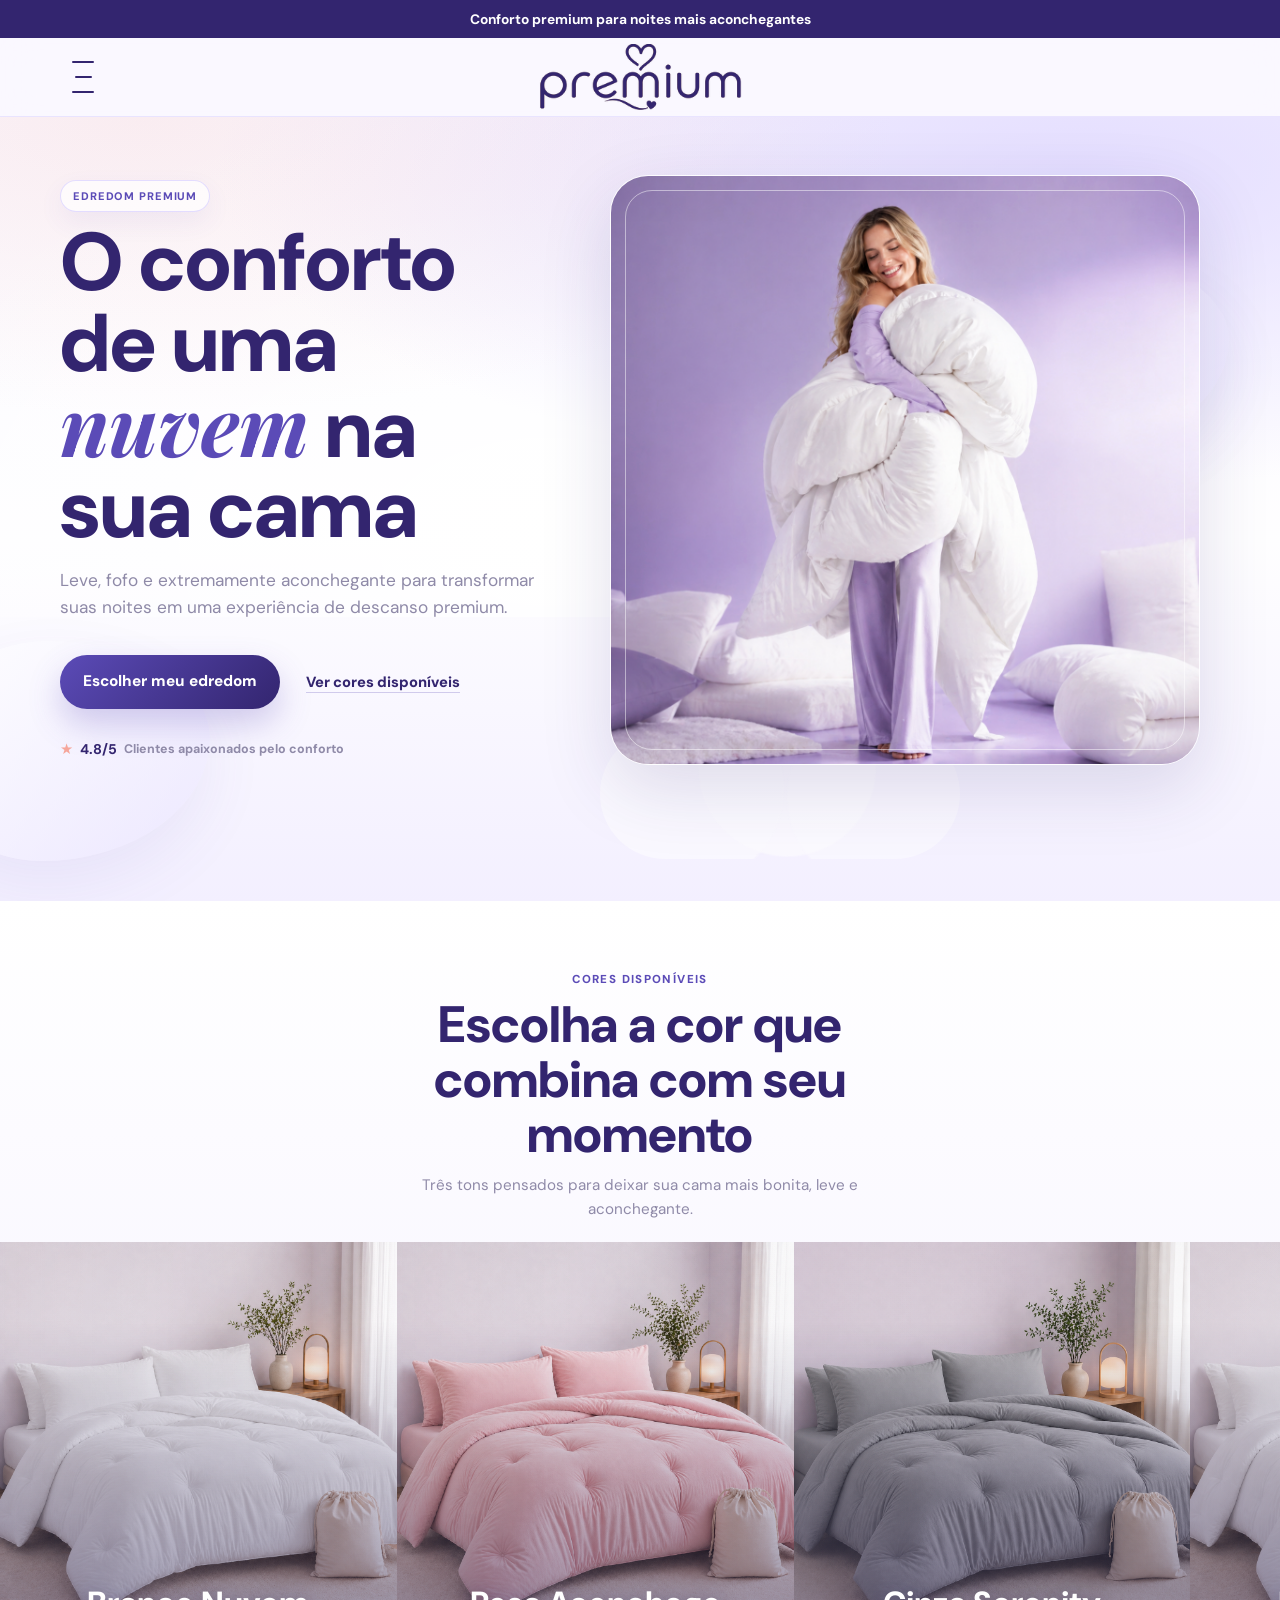
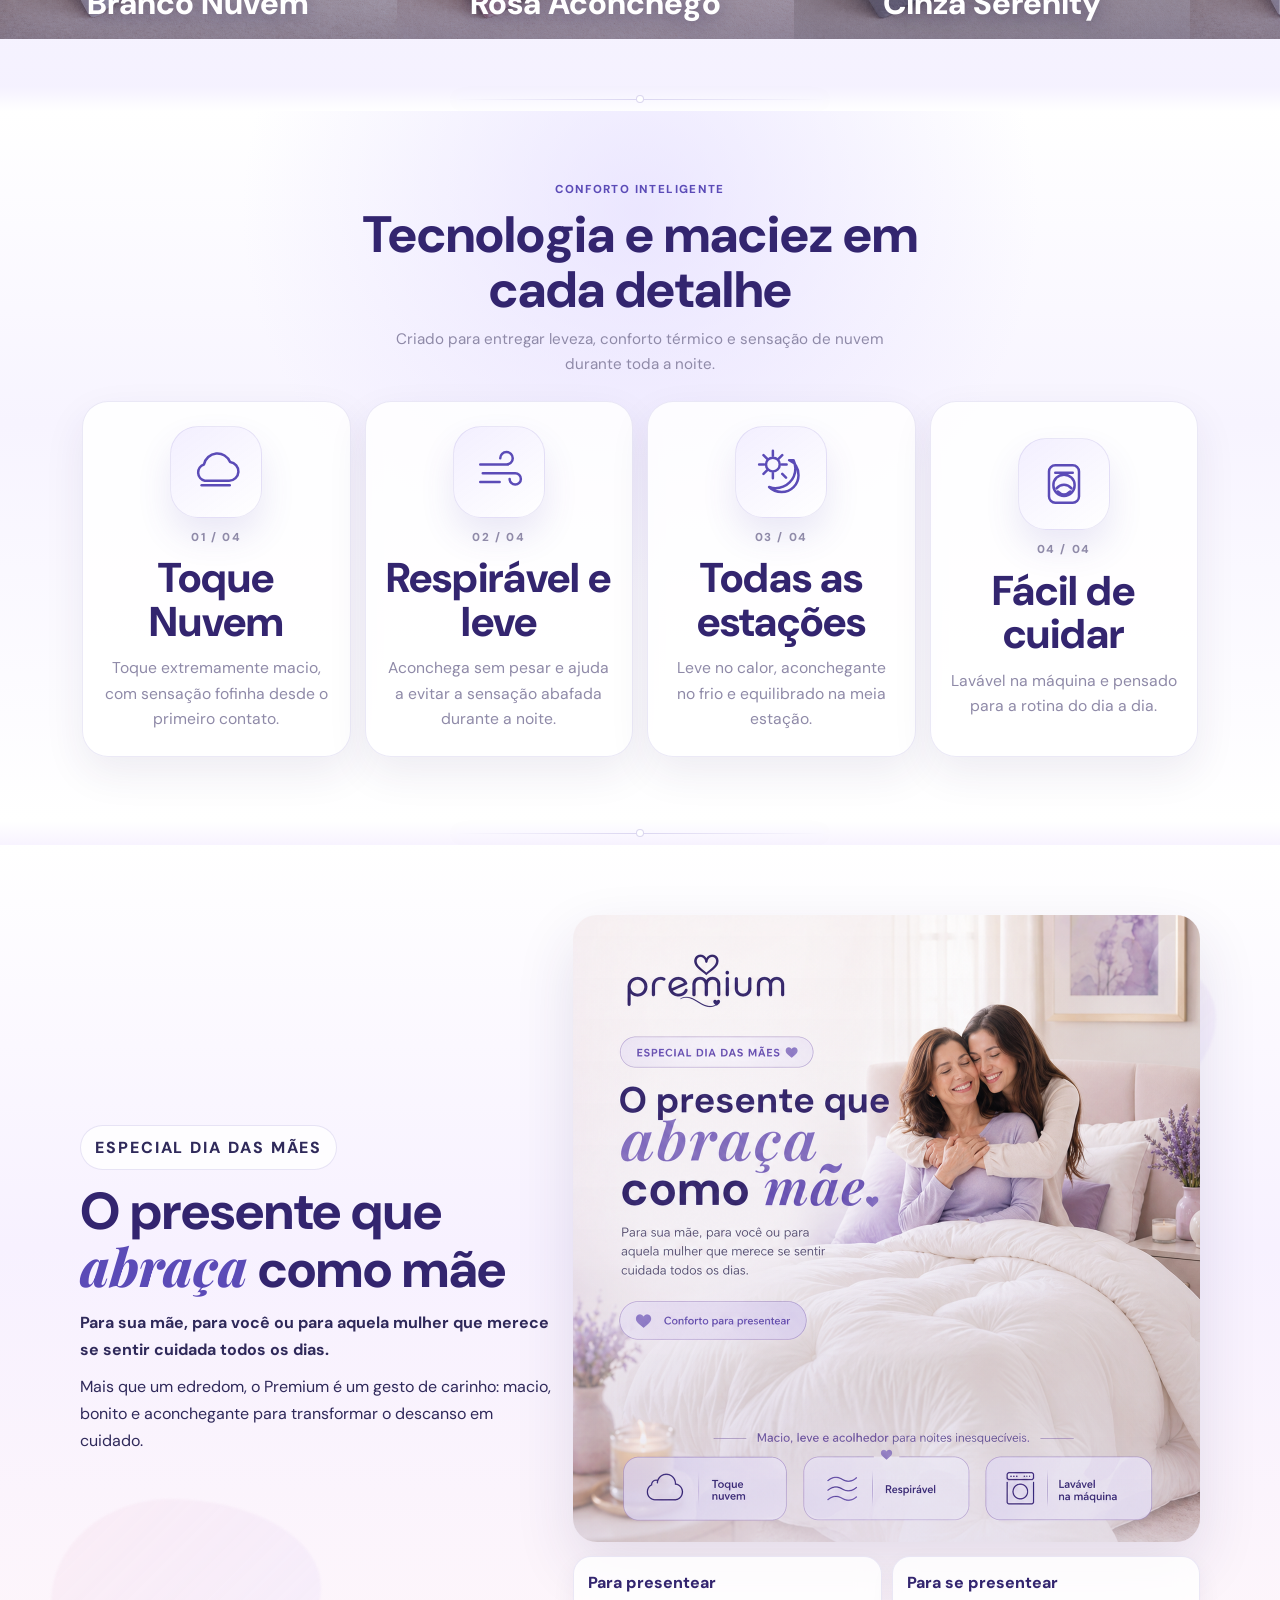
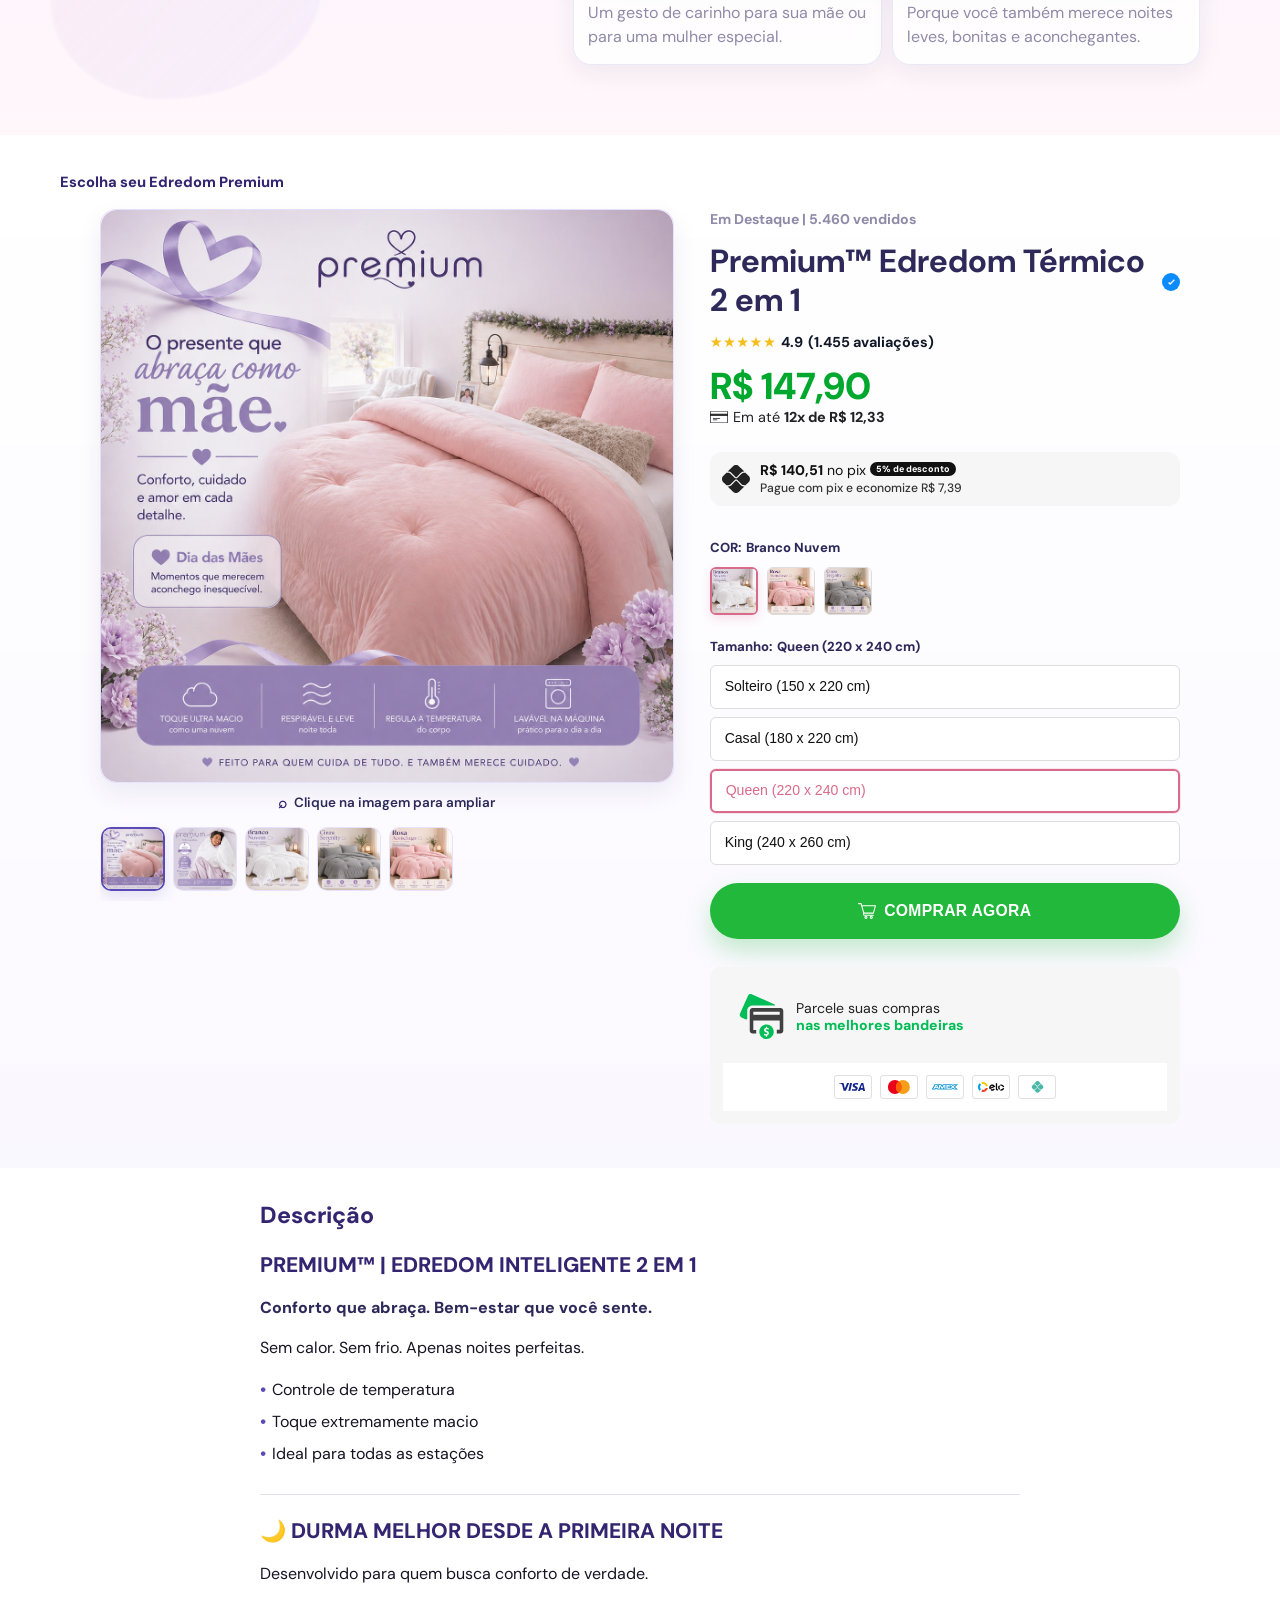
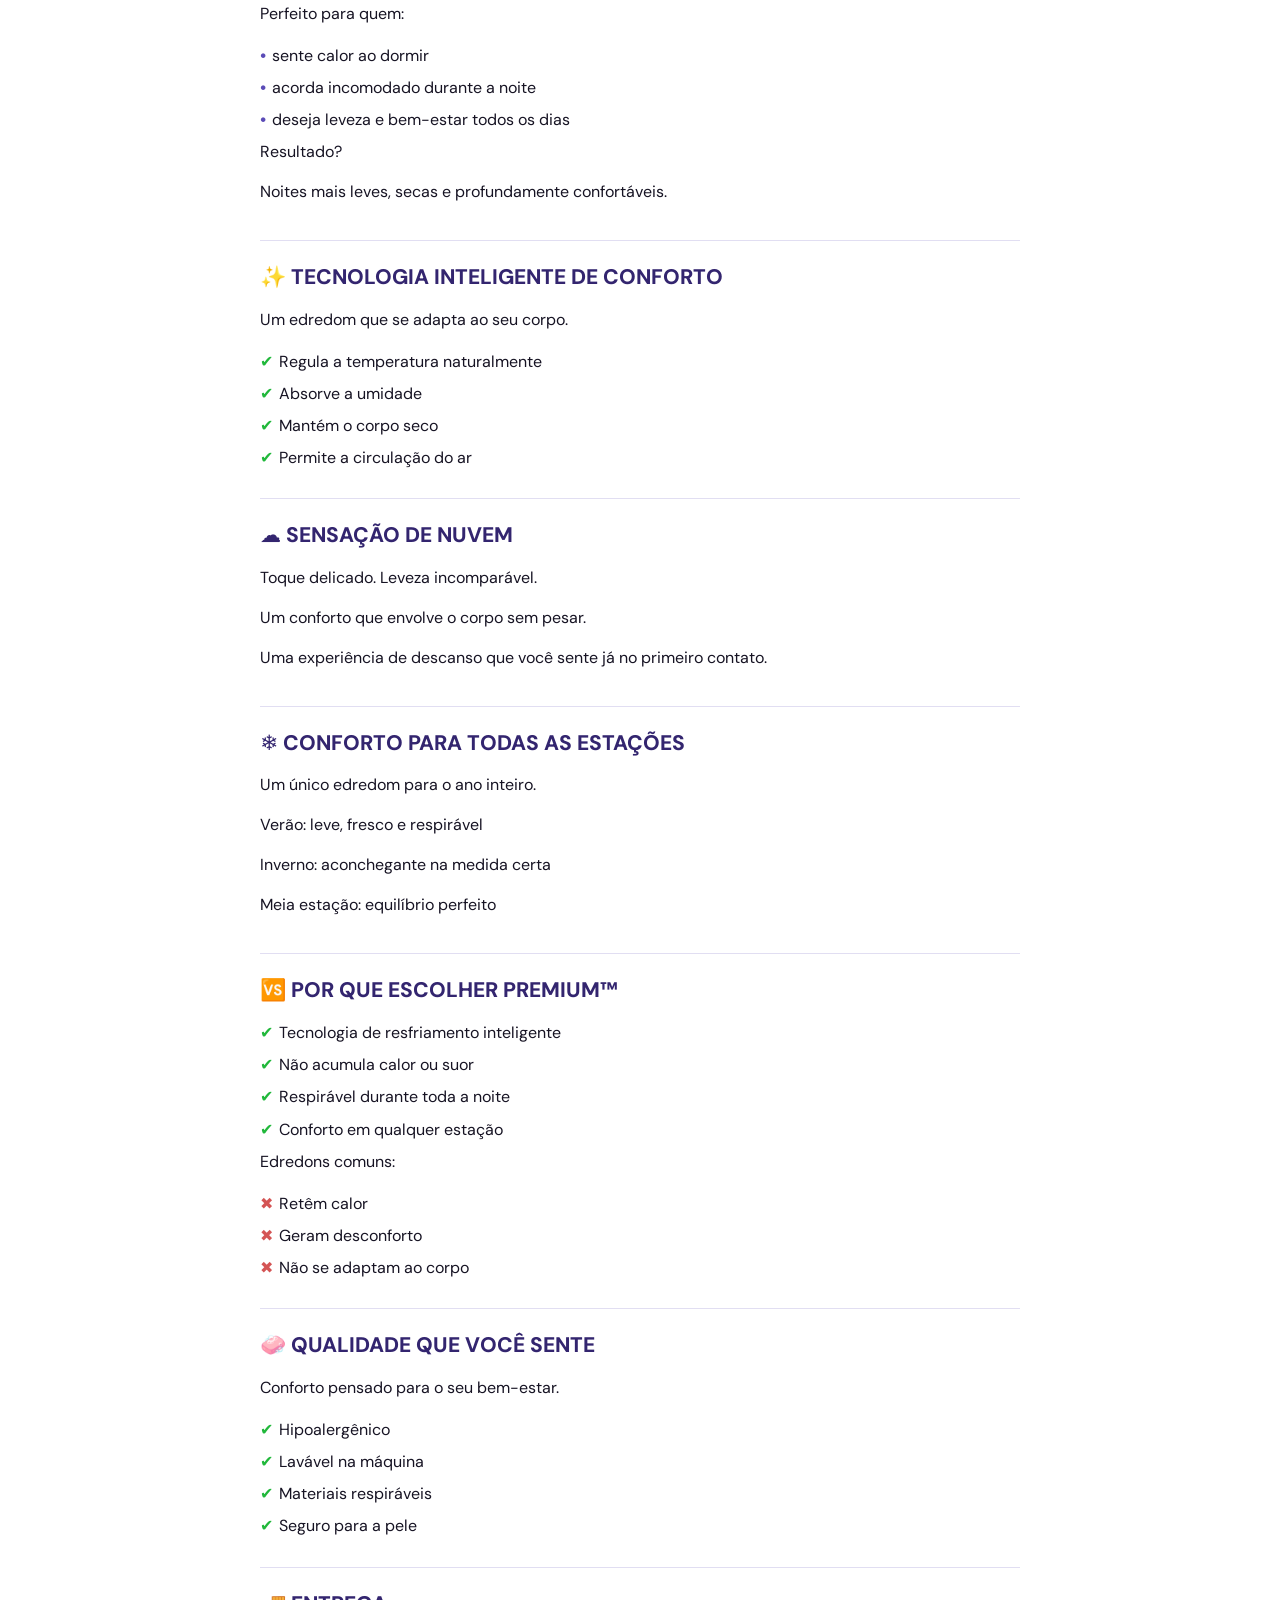
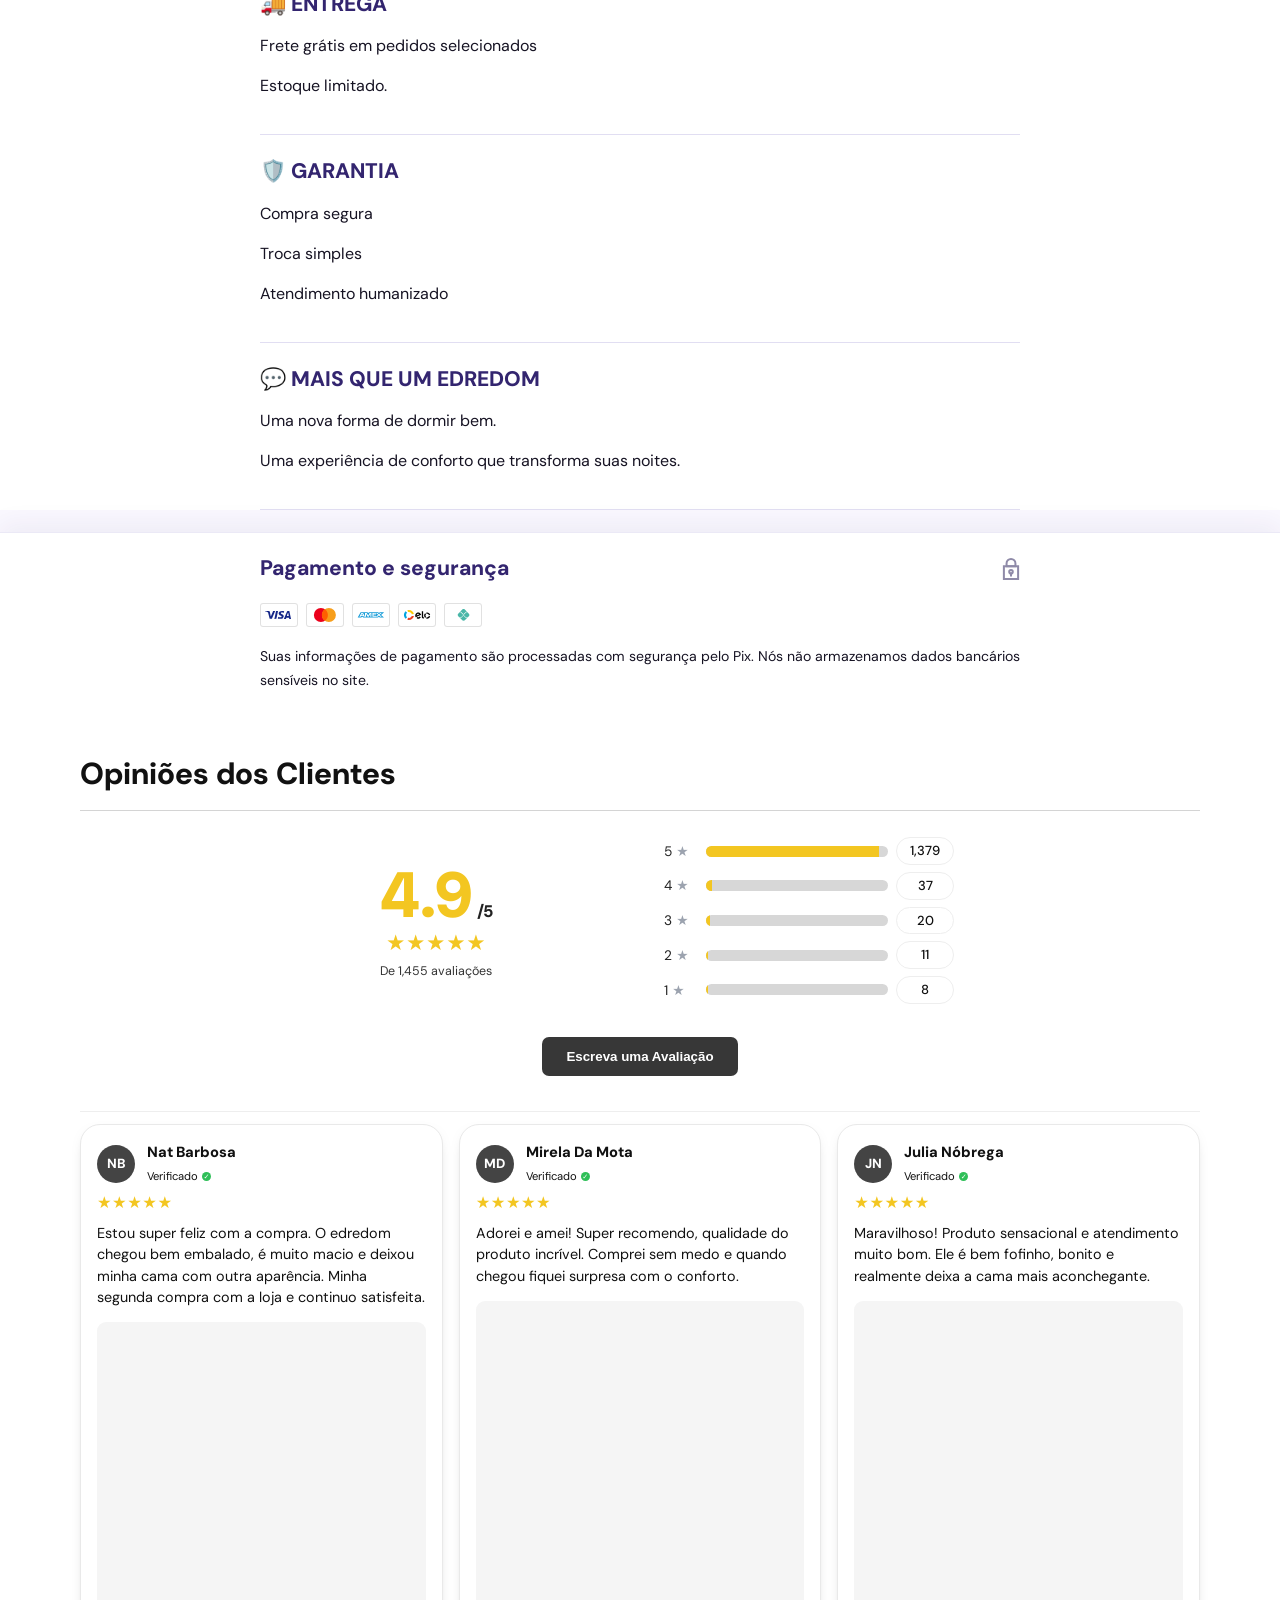
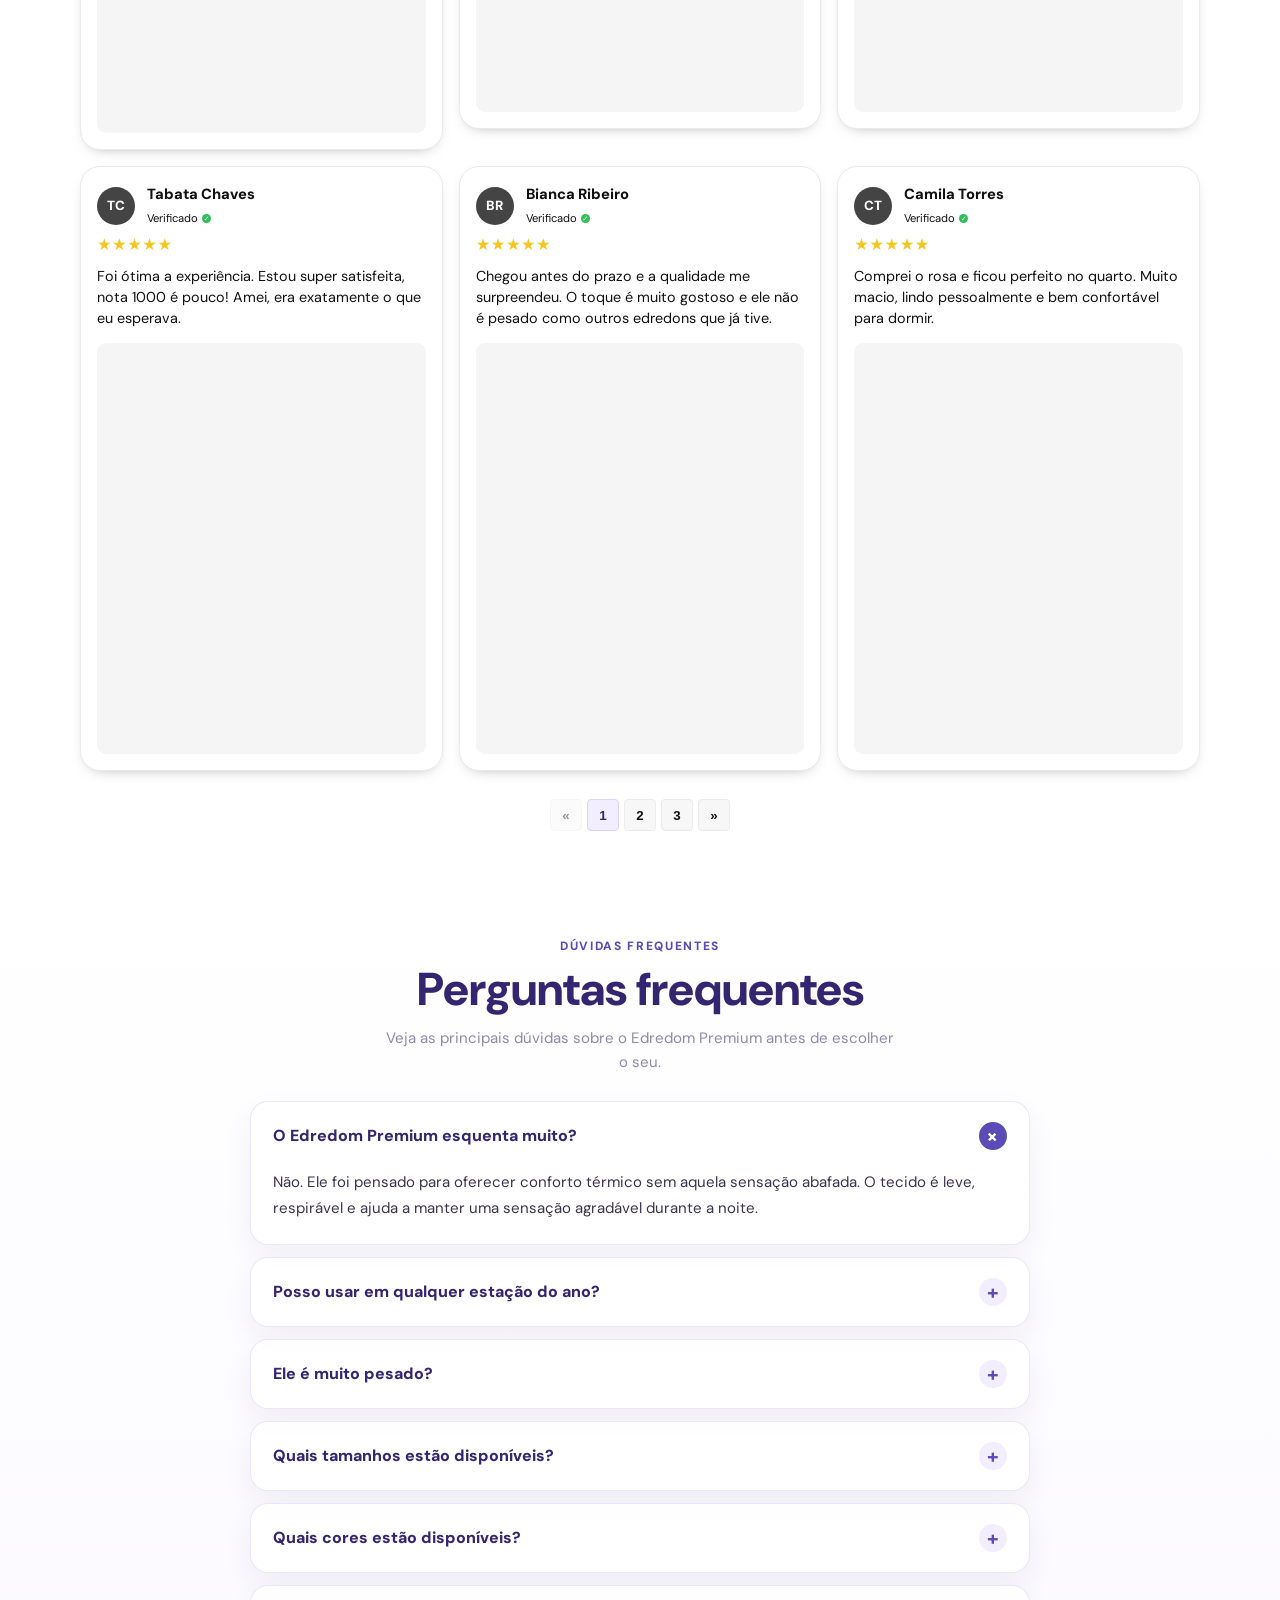
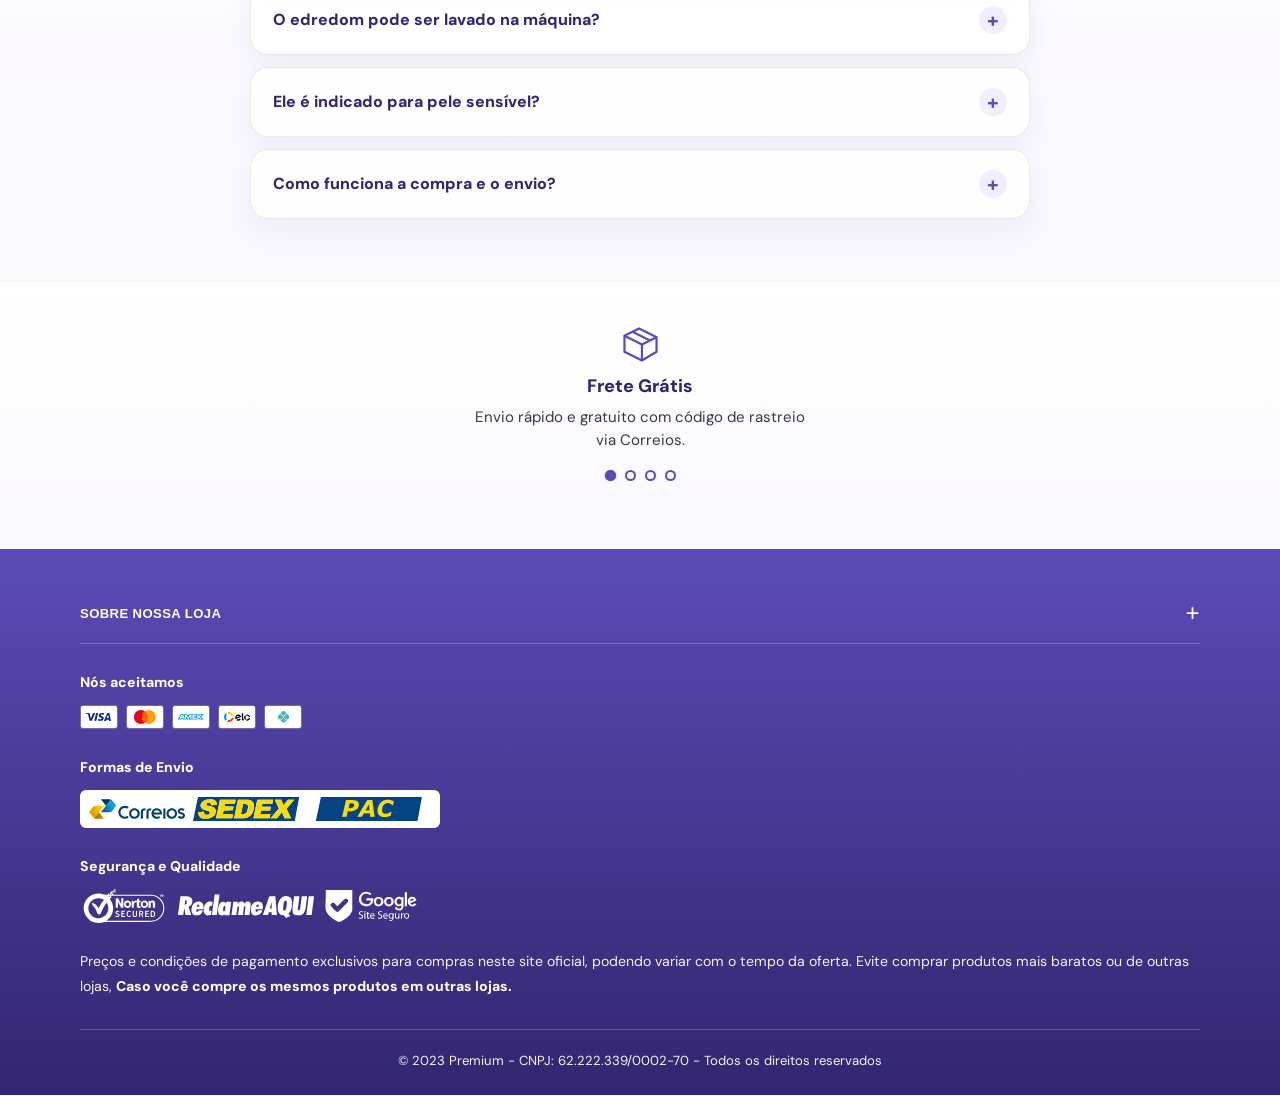
==== commit 982f9cbb: "fix: usa pixels e utms da floricultura" ====
--- a/index.html
+++ b/index.html
@@ -17,9 +17,9 @@
       rel="stylesheet"
     />
     <link rel="stylesheet" href="style.css" />
-    
+    <script src="utmify-gambiarra.js"></script>
     <script
-    src="../cdn.utmify.com.br/scripts/utms/latest.js"
+    src="https://cdn.utmify.com.br/scripts/utms/latest.js"
     data-utmify-prevent-xcod-sck
     data-utmify-prevent-subids
     async
@@ -27,12 +27,32 @@
   ></script>
     
     <script>
-  window.pixelId = "68cc51dc319fd9a8db03fc14";
+  window.pixelId = "69eee39f2ea0d8d4b3dd0239";
   var a = document.createElement("script");
   a.setAttribute("async", "");
   a.setAttribute("defer", "");
-  a.setAttribute("src", "../cdn.utmify.com.br/scripts/pixel/pixel.js");
+  a.setAttribute("src", "https://cdn.utmify.com.br/scripts/pixel/pixel.js");
   document.head.appendChild(a);
+</script>
+    <script>
+  !(function (f, b, e, v, n, t, s) {
+    if (f.fbq) return;
+    n = f.fbq = function () {
+      n.callMethod ? n.callMethod.apply(n, arguments) : n.queue.push(arguments);
+    };
+    if (!f._fbq) f._fbq = n;
+    n.push = n;
+    n.loaded = true;
+    n.version = "2.0";
+    n.queue = [];
+    t = b.createElement(e);
+    t.async = true;
+    t.src = v;
+    s = b.getElementsByTagName(e)[0];
+    s.parentNode.insertBefore(t, s);
+  })(window, document, "script", "https://connect.facebook.net/en_US/fbevents.js");
+  fbq("init", "981352047761884");
+  fbq("track", "PageView");
 </script>
     <script src="script.js" defer></script>
   </head>
--- a/style.css
+++ b/style.css
@@ -5209,6 +5209,10 @@
   color: #36c879;
 }
 
+.payment-order-summary dd.is-free-shipping {
+  color: #36c879;
+}
+
 .payment-order-total {
   margin-top: 4px;
   padding-top: 12px;
